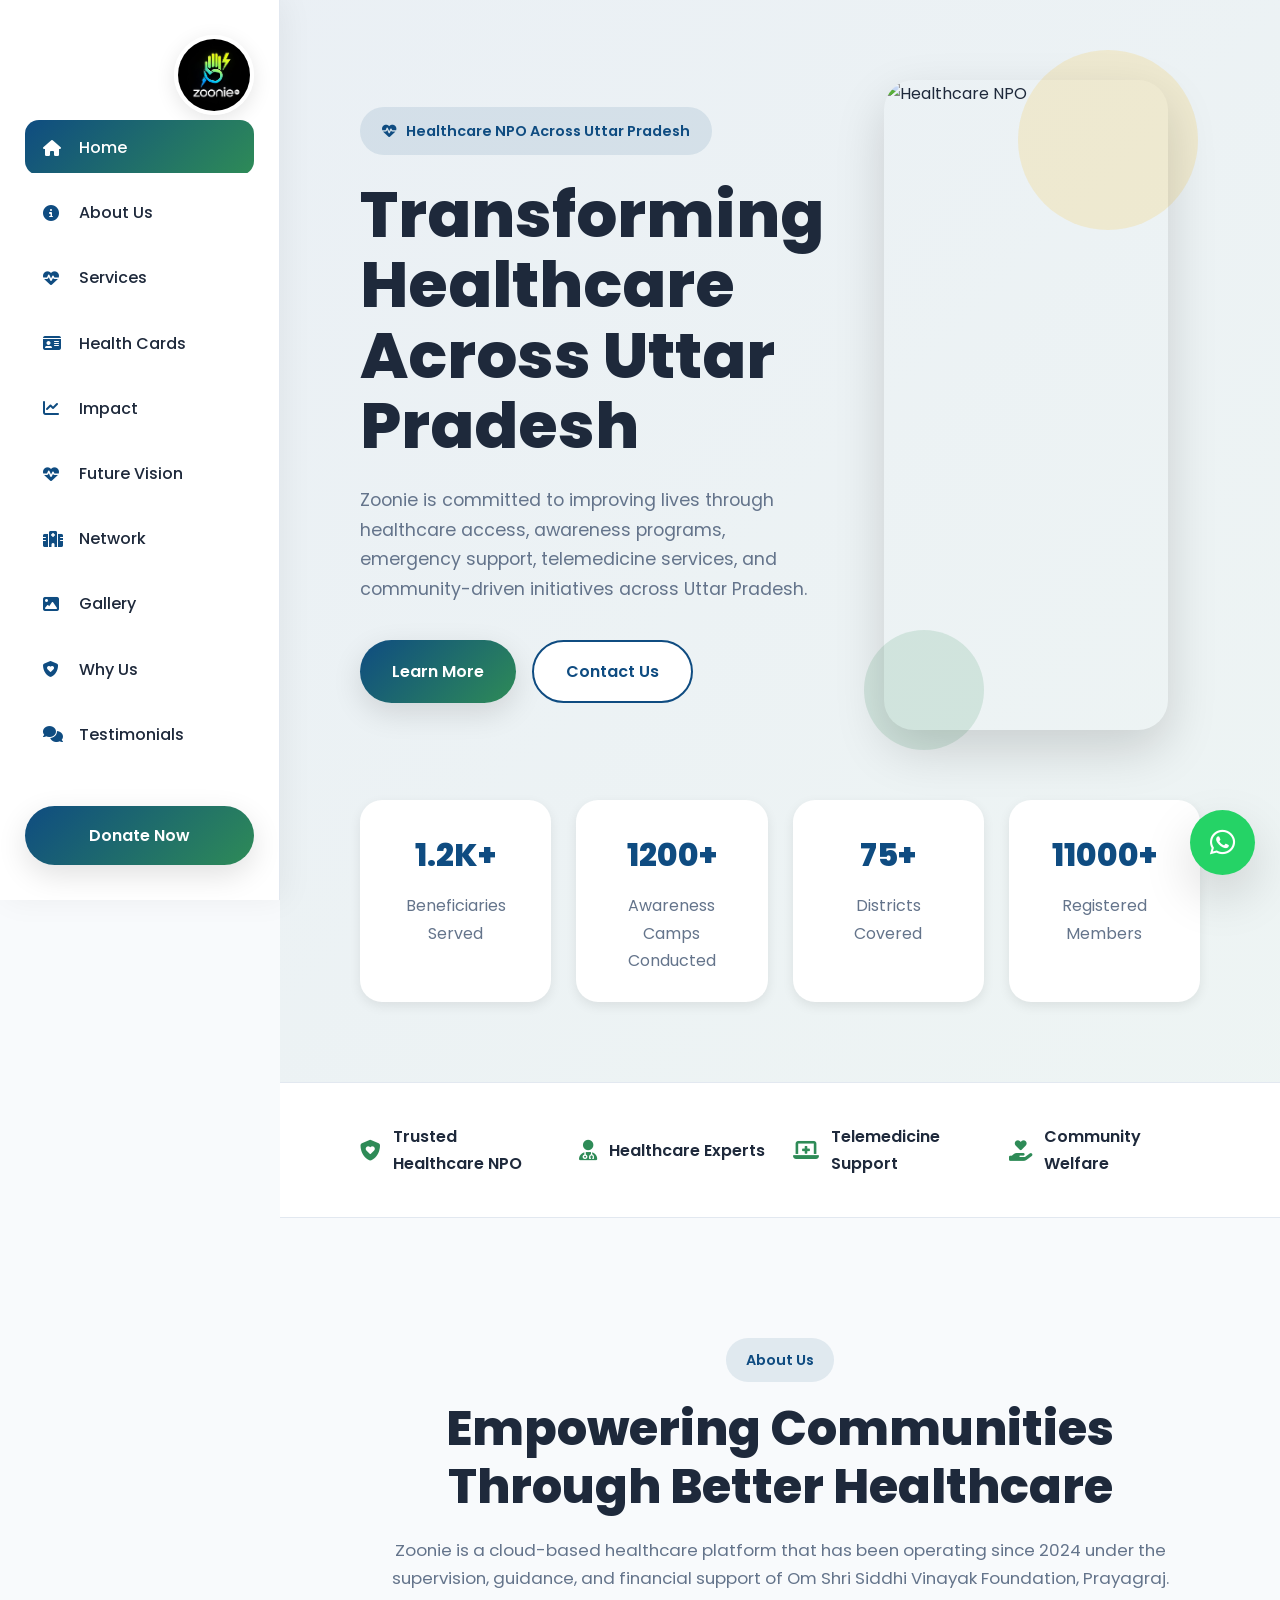
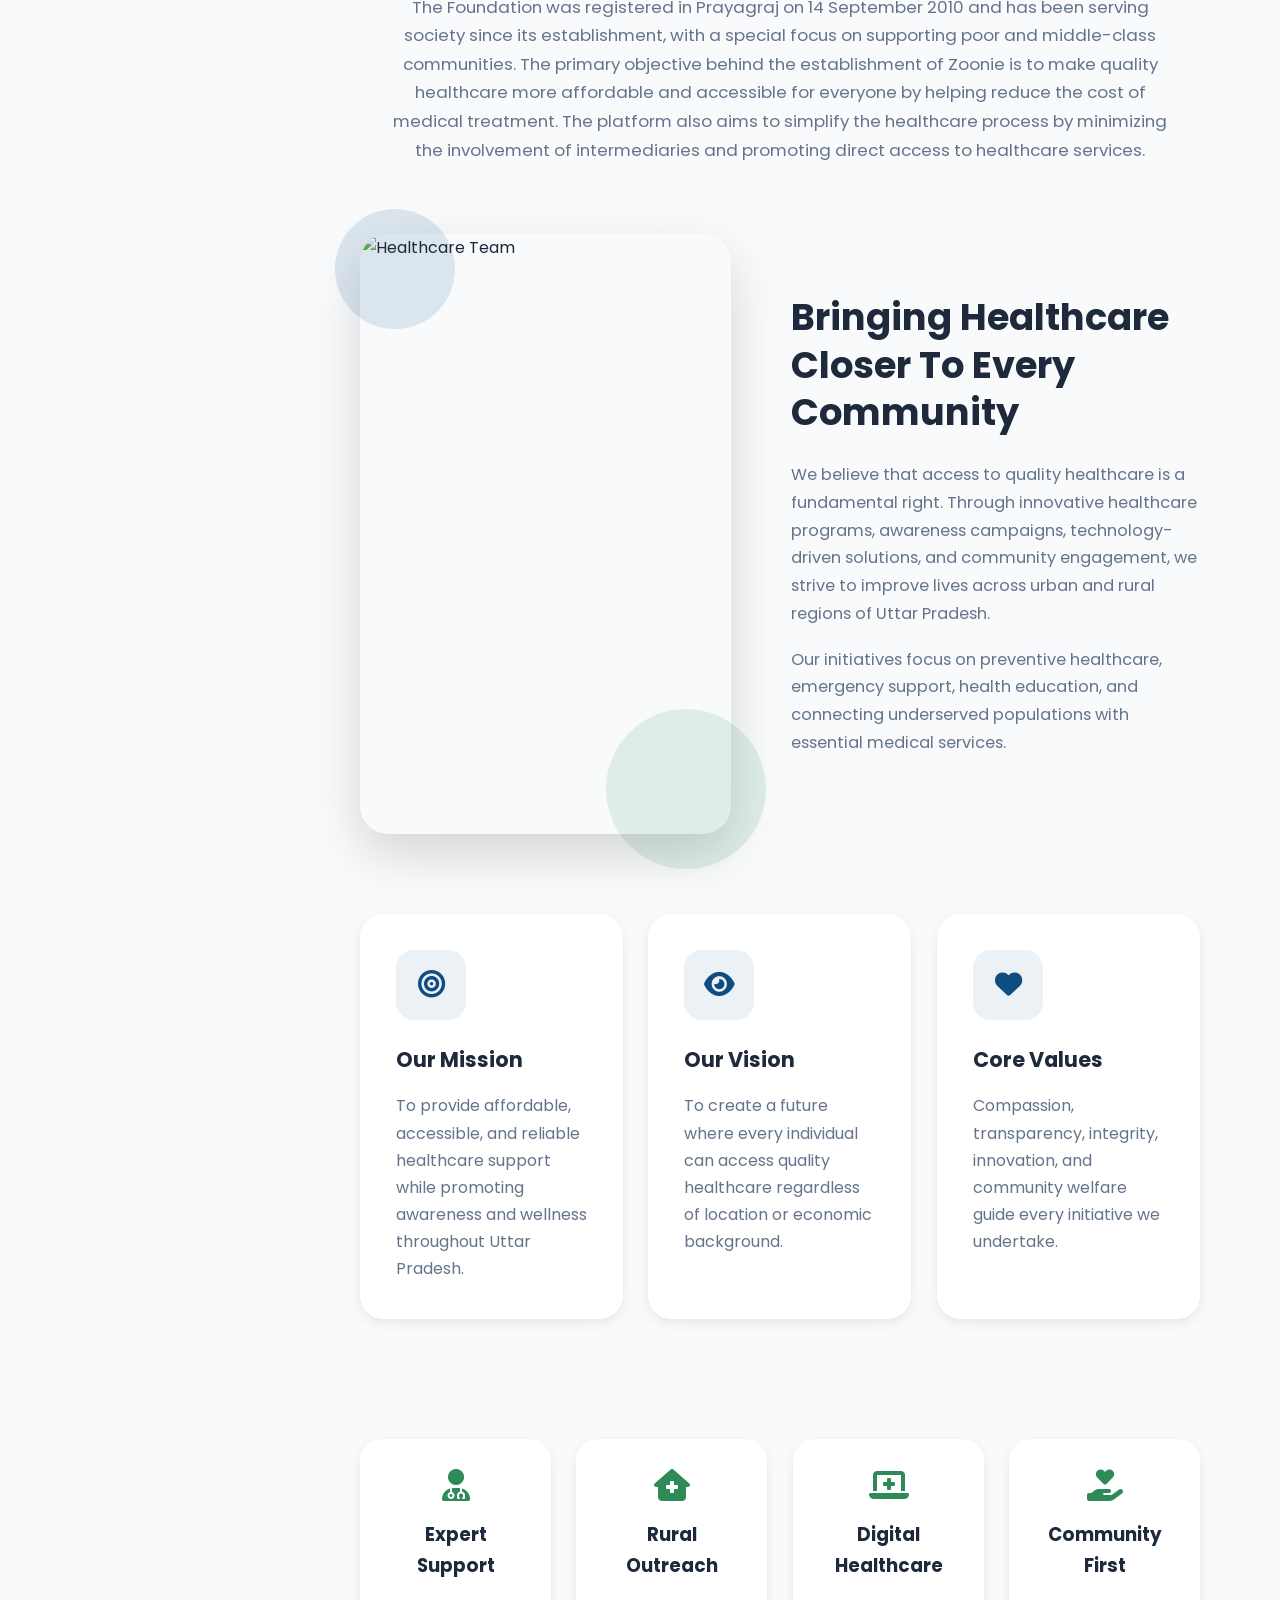
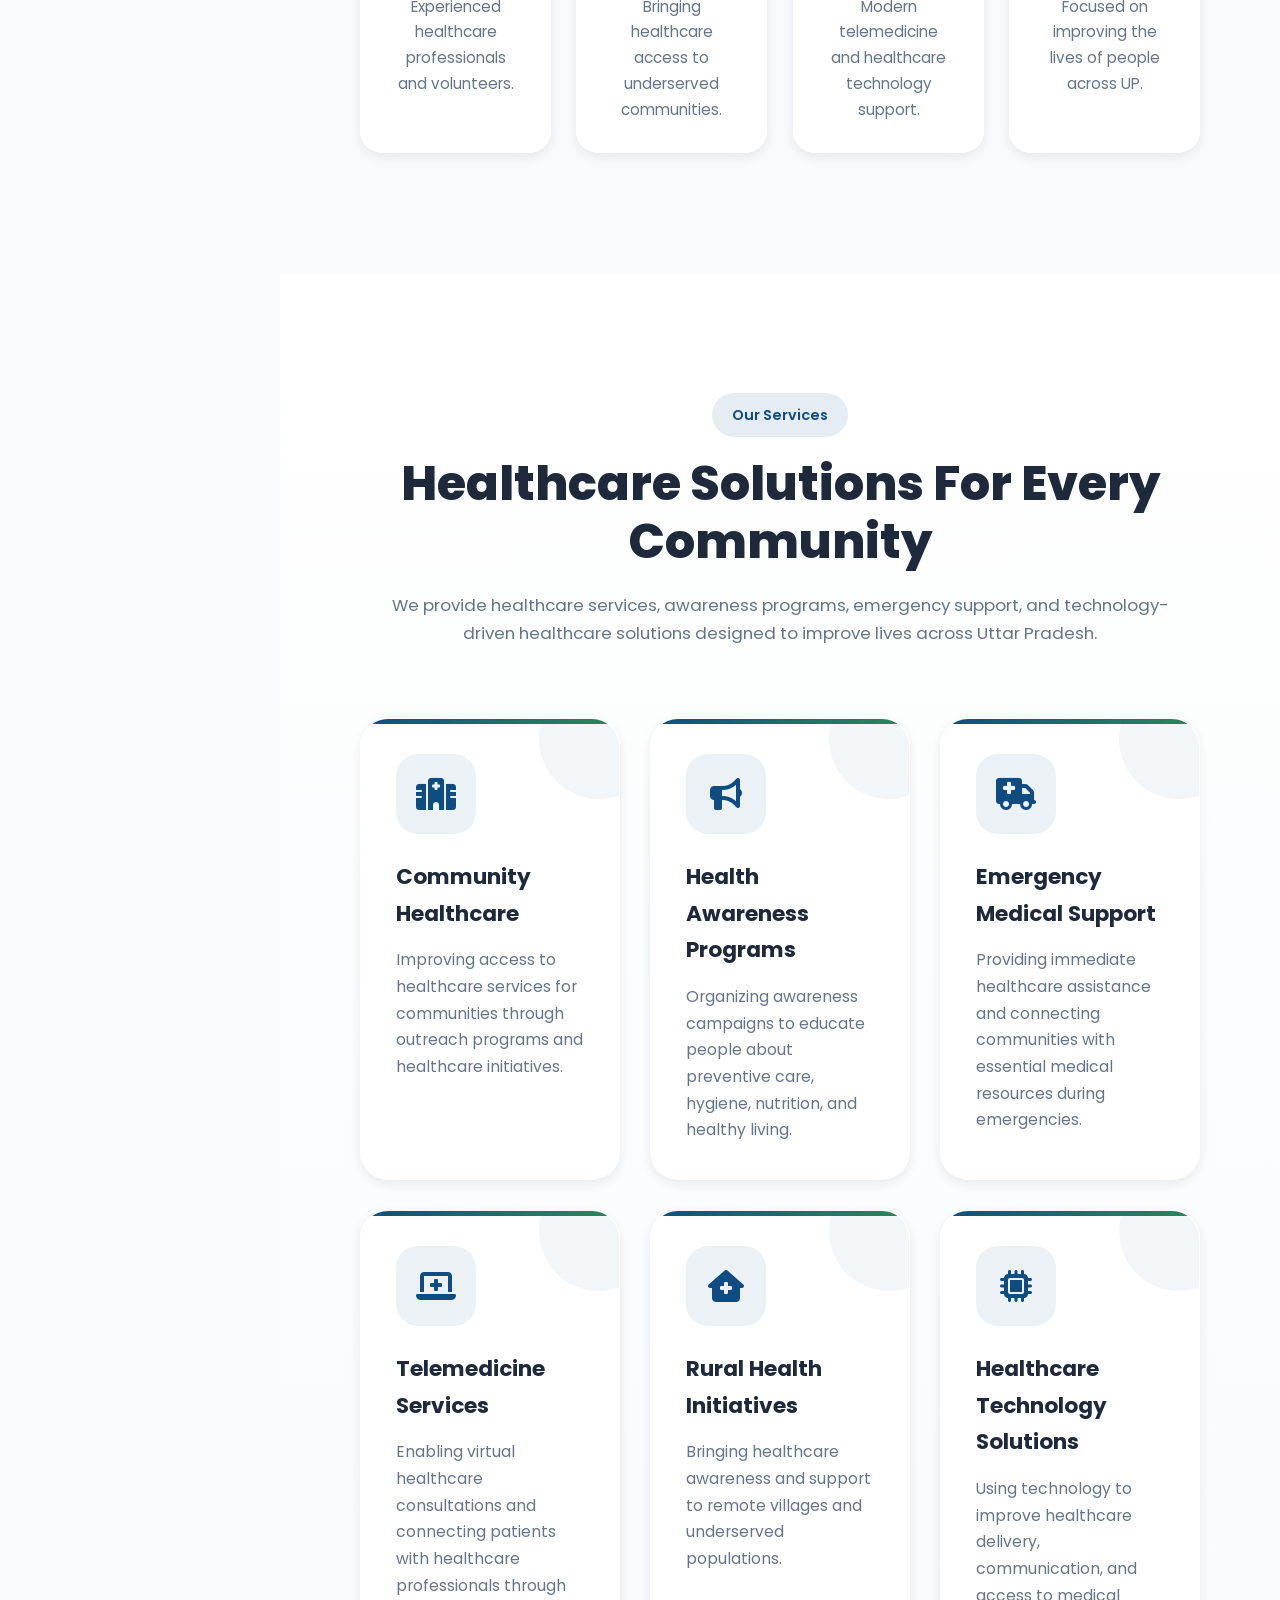
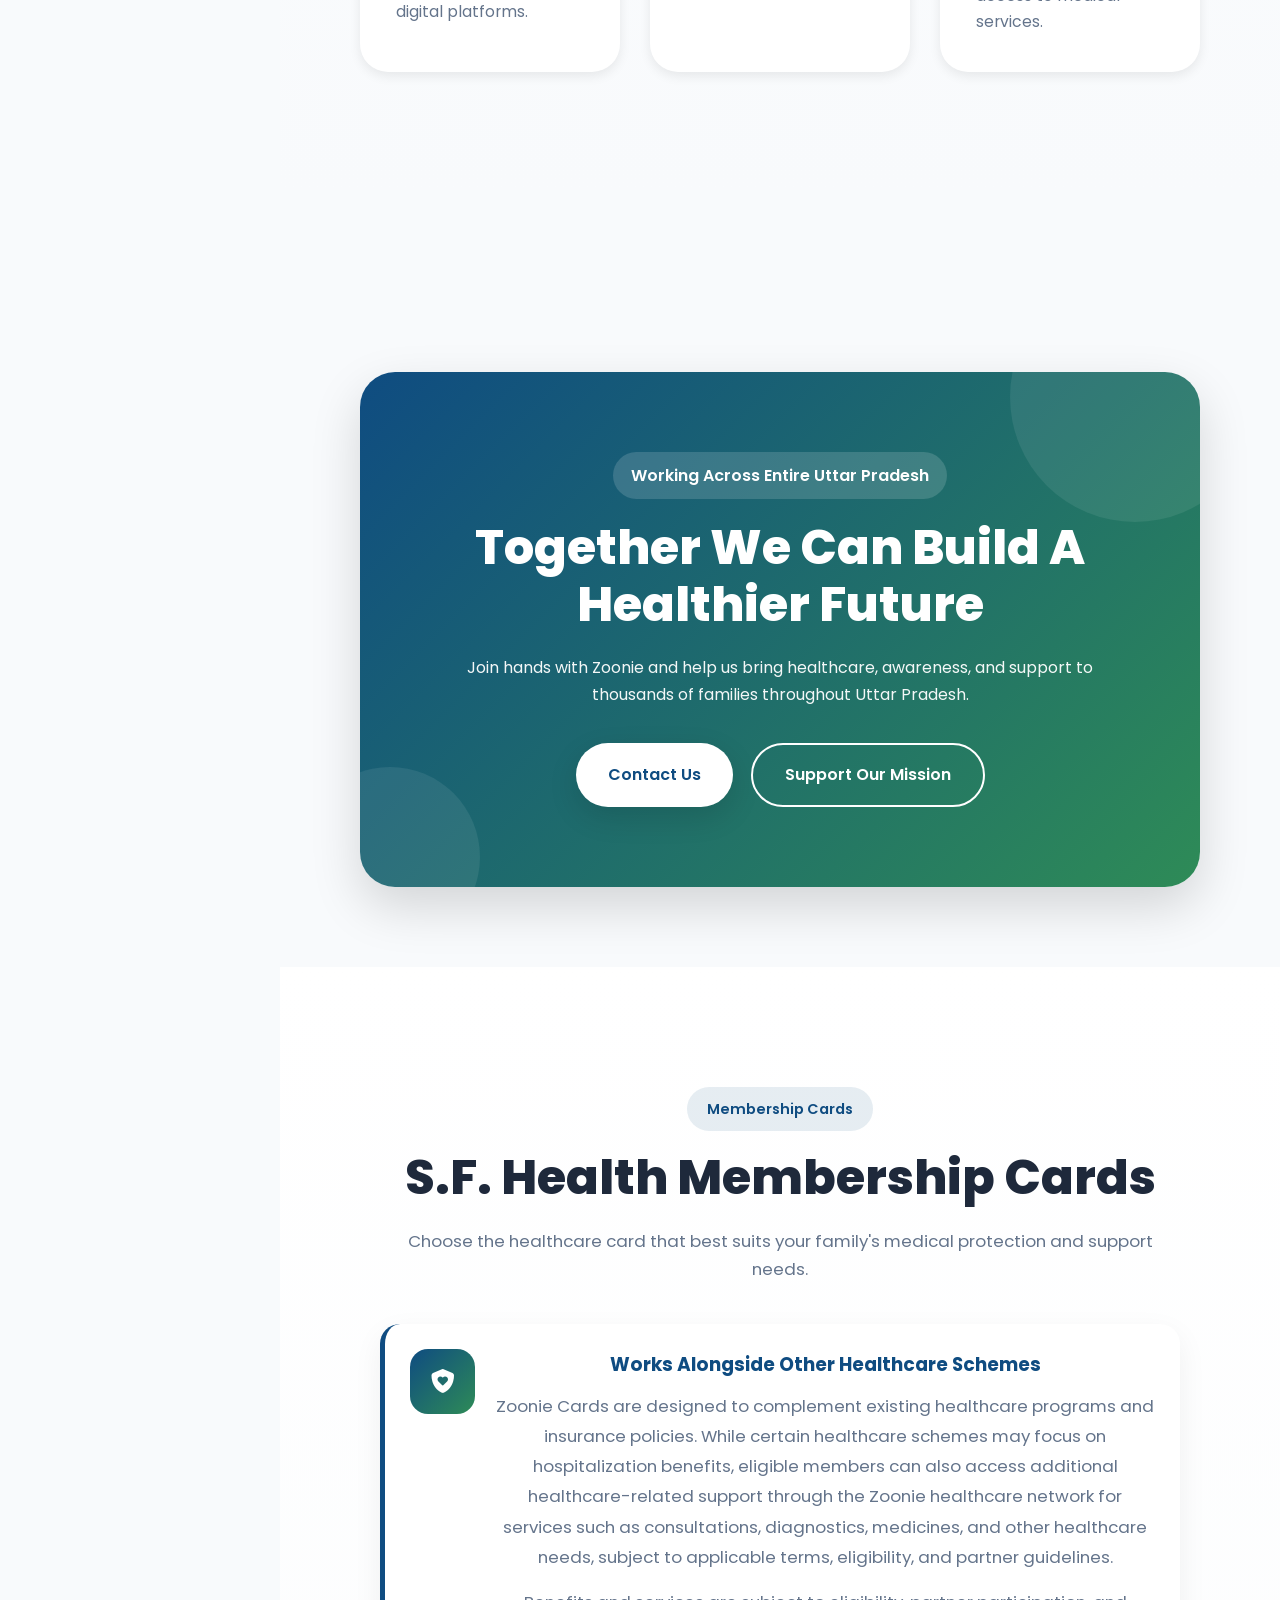
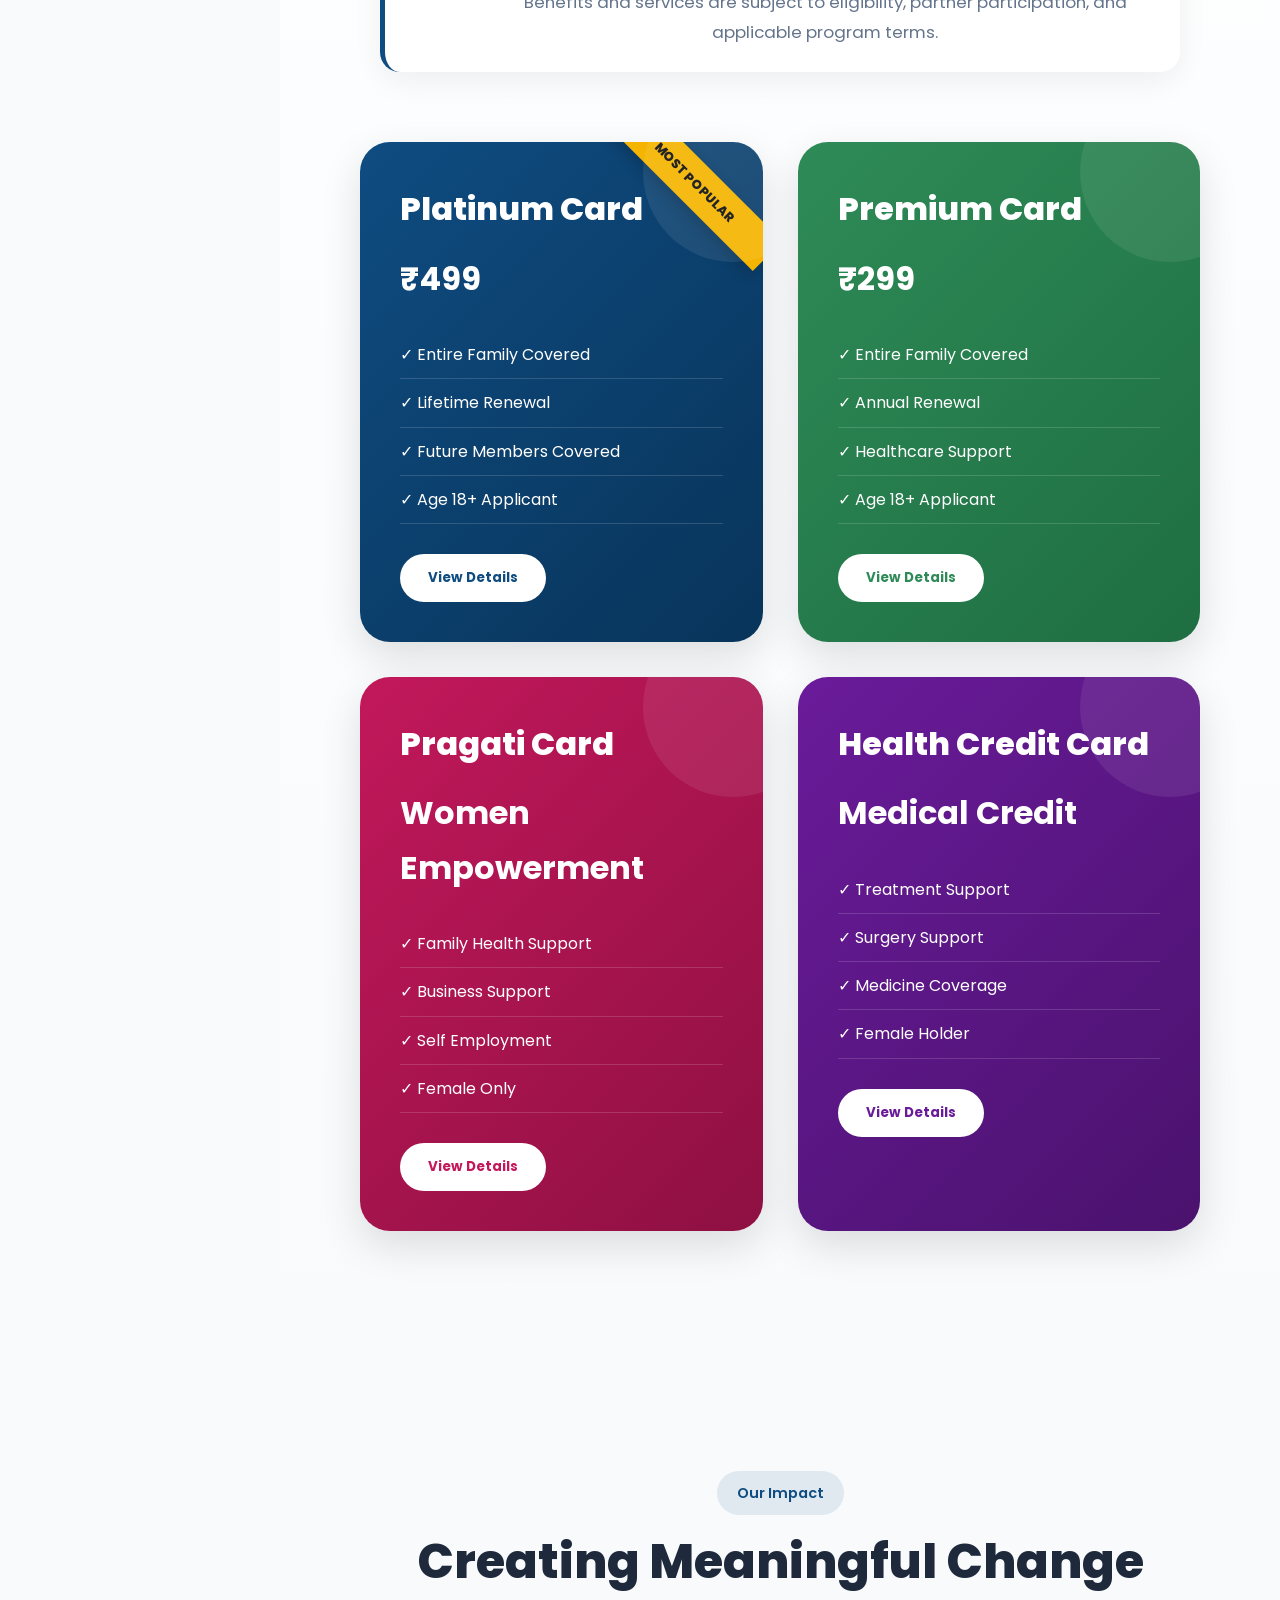
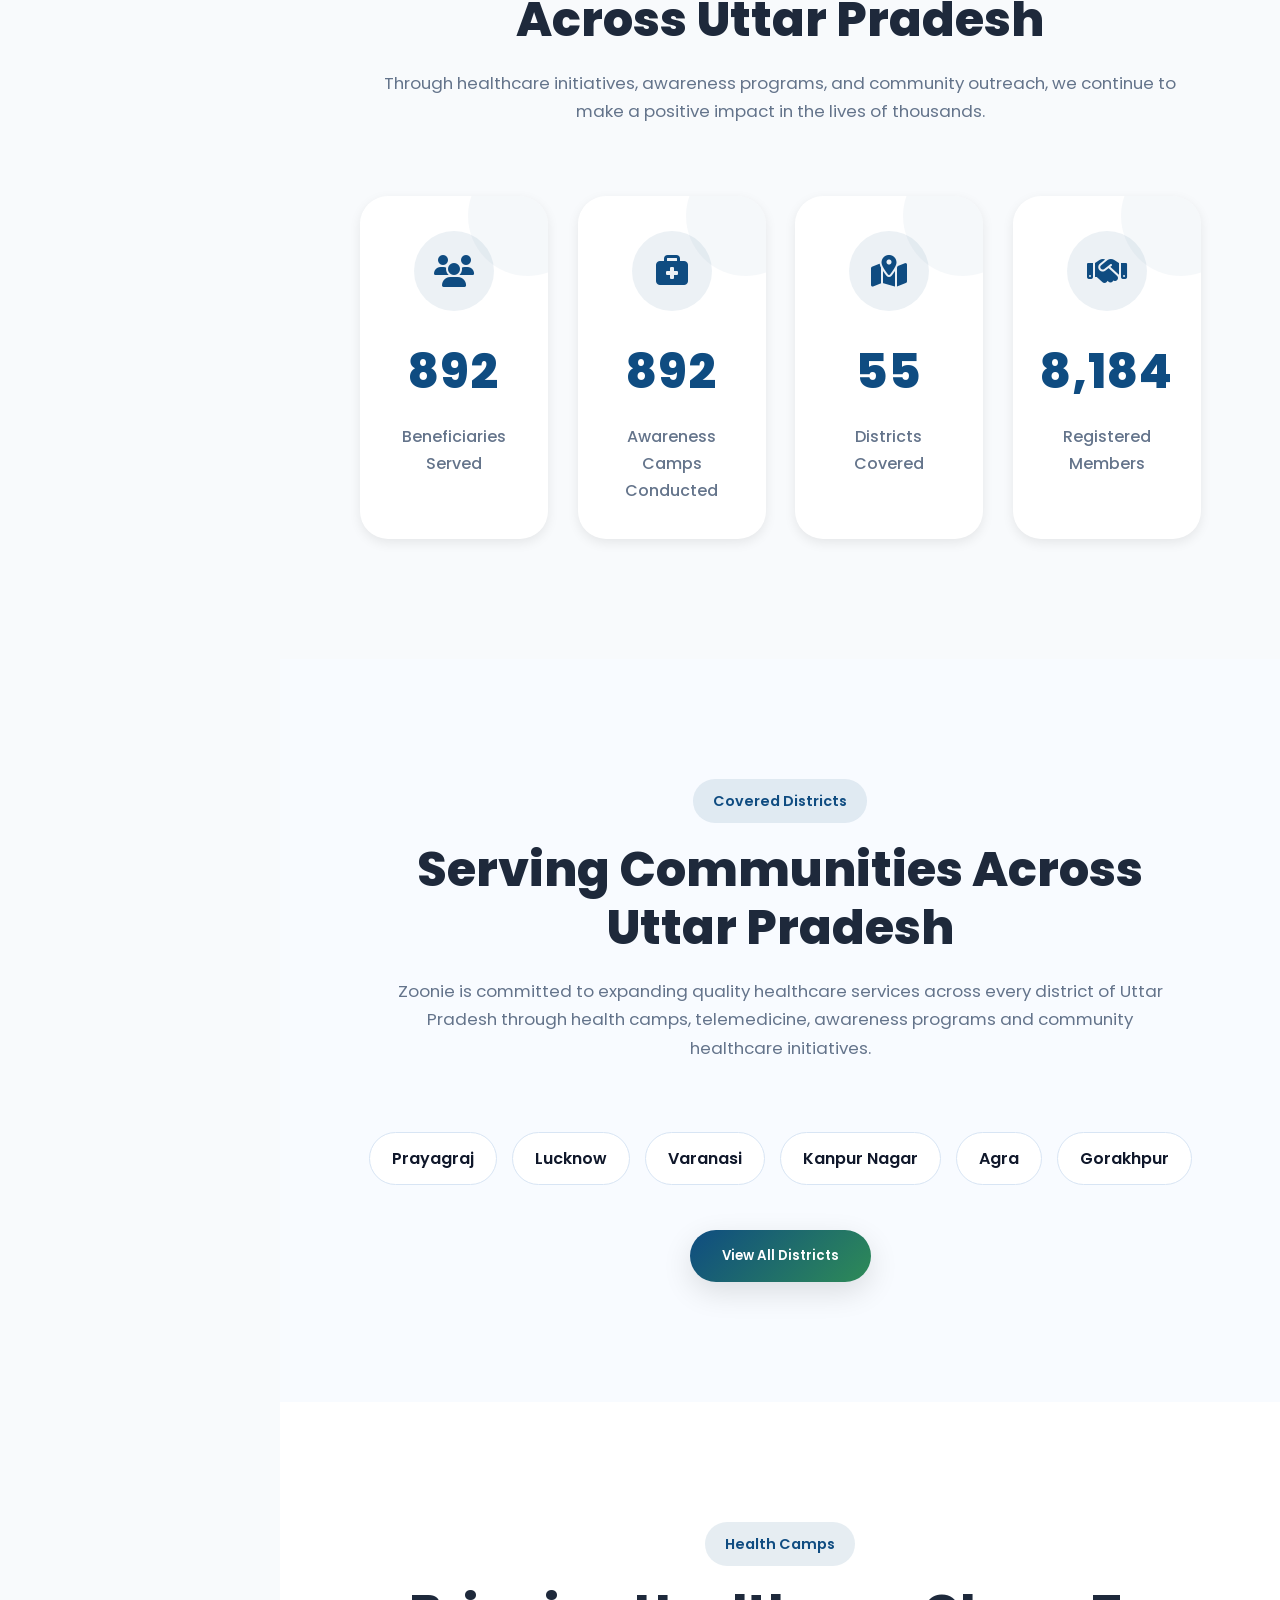
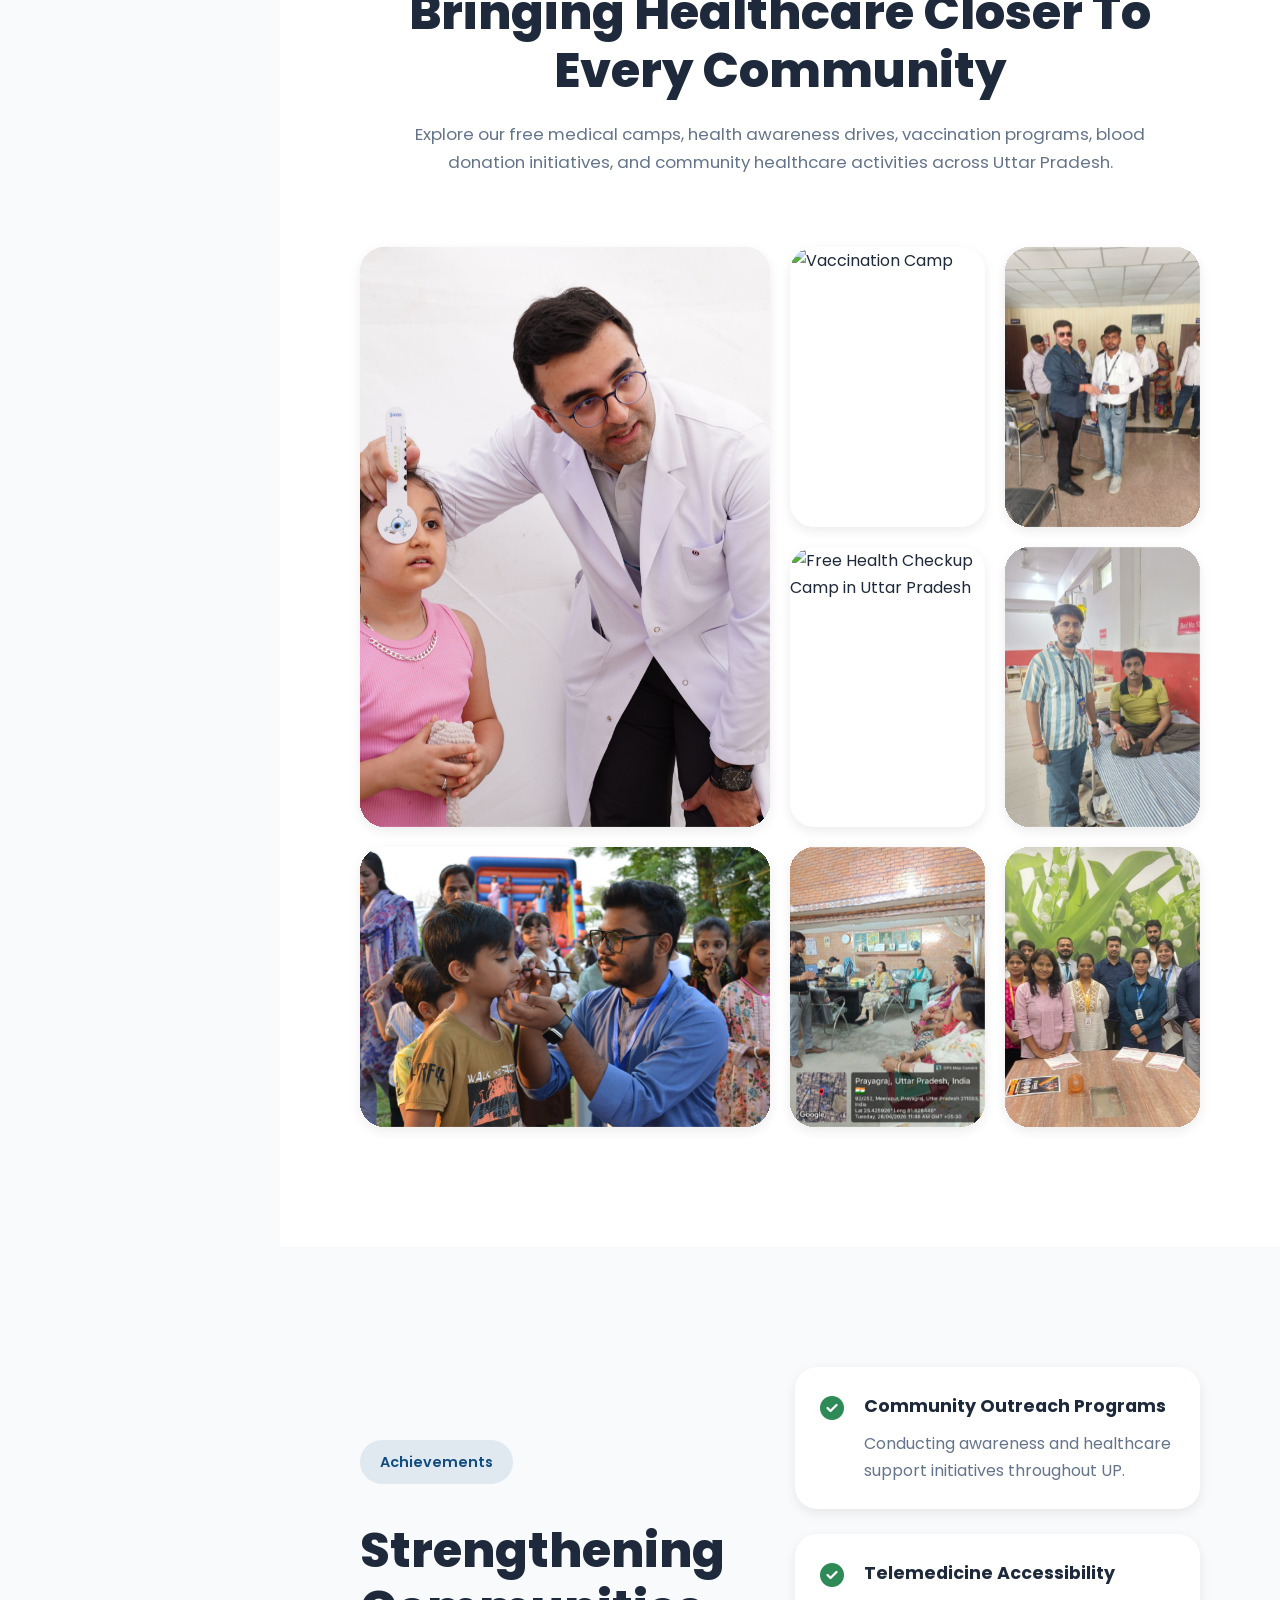
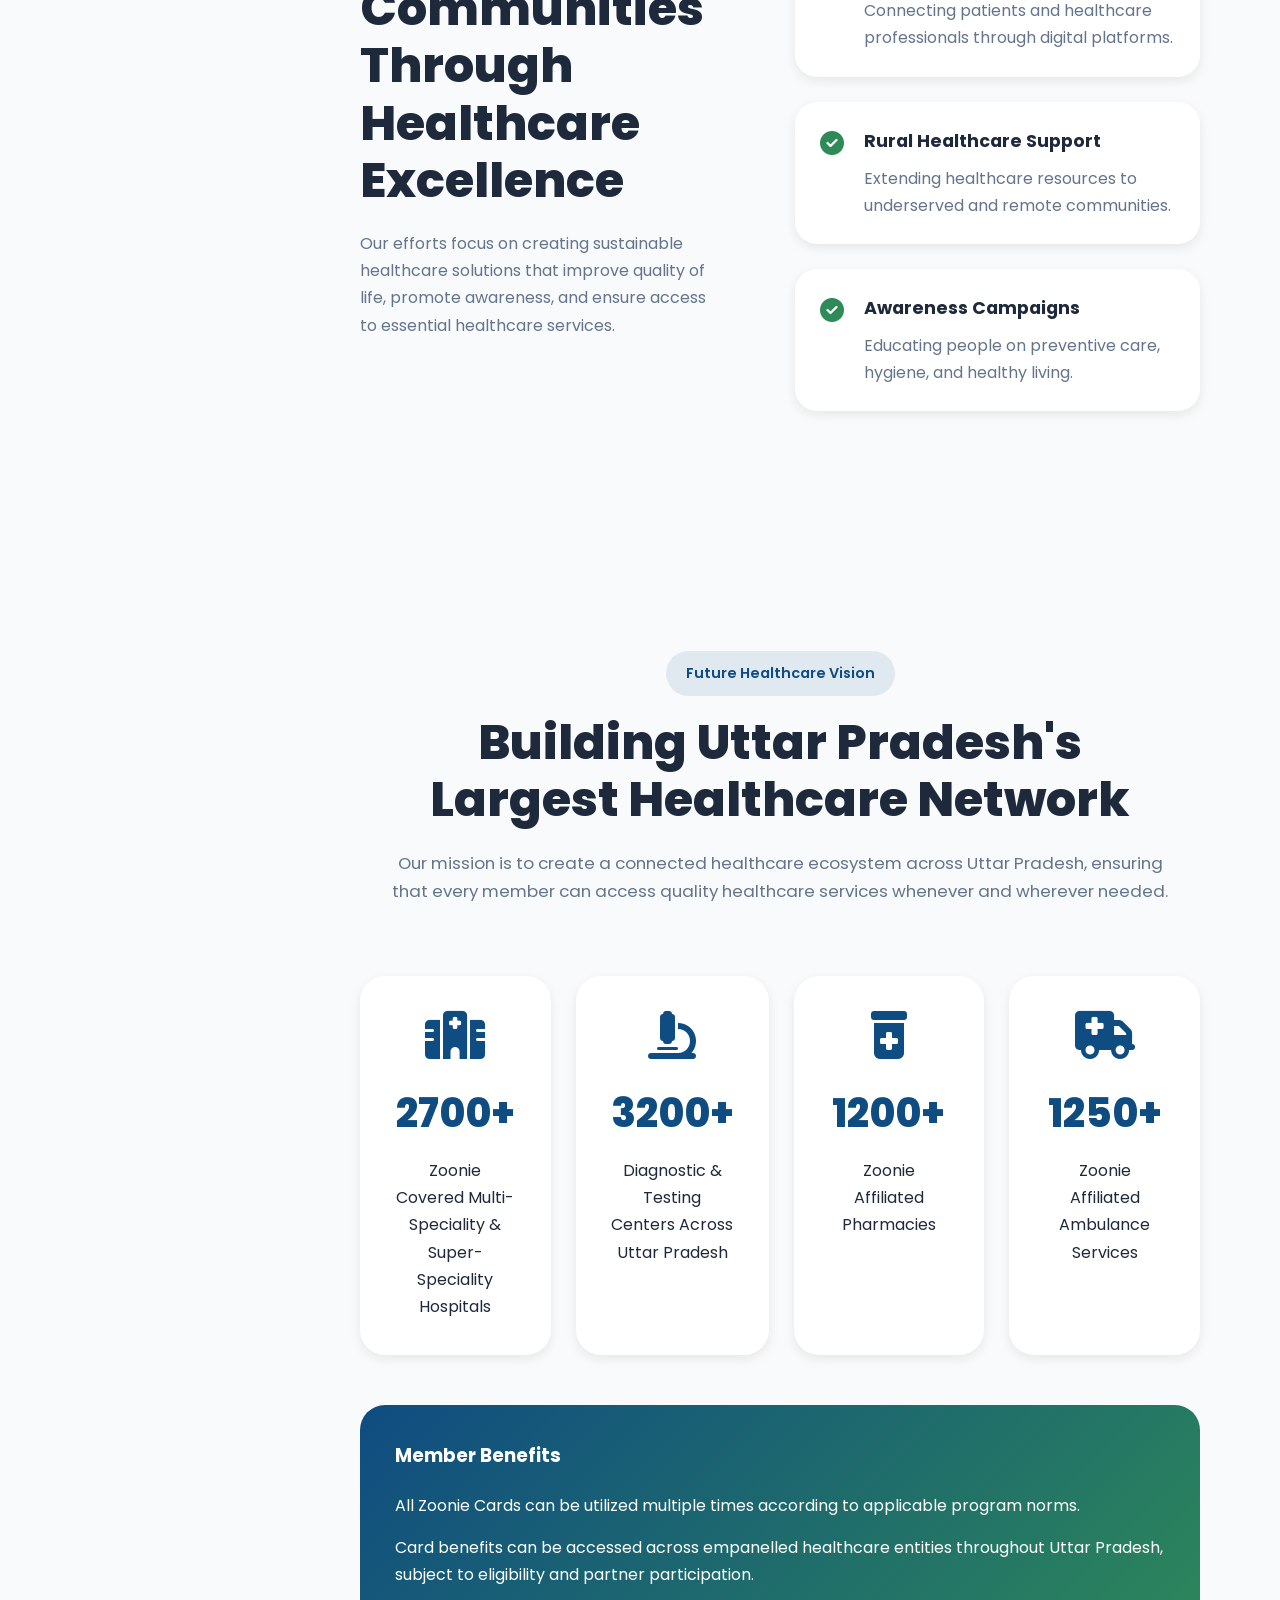
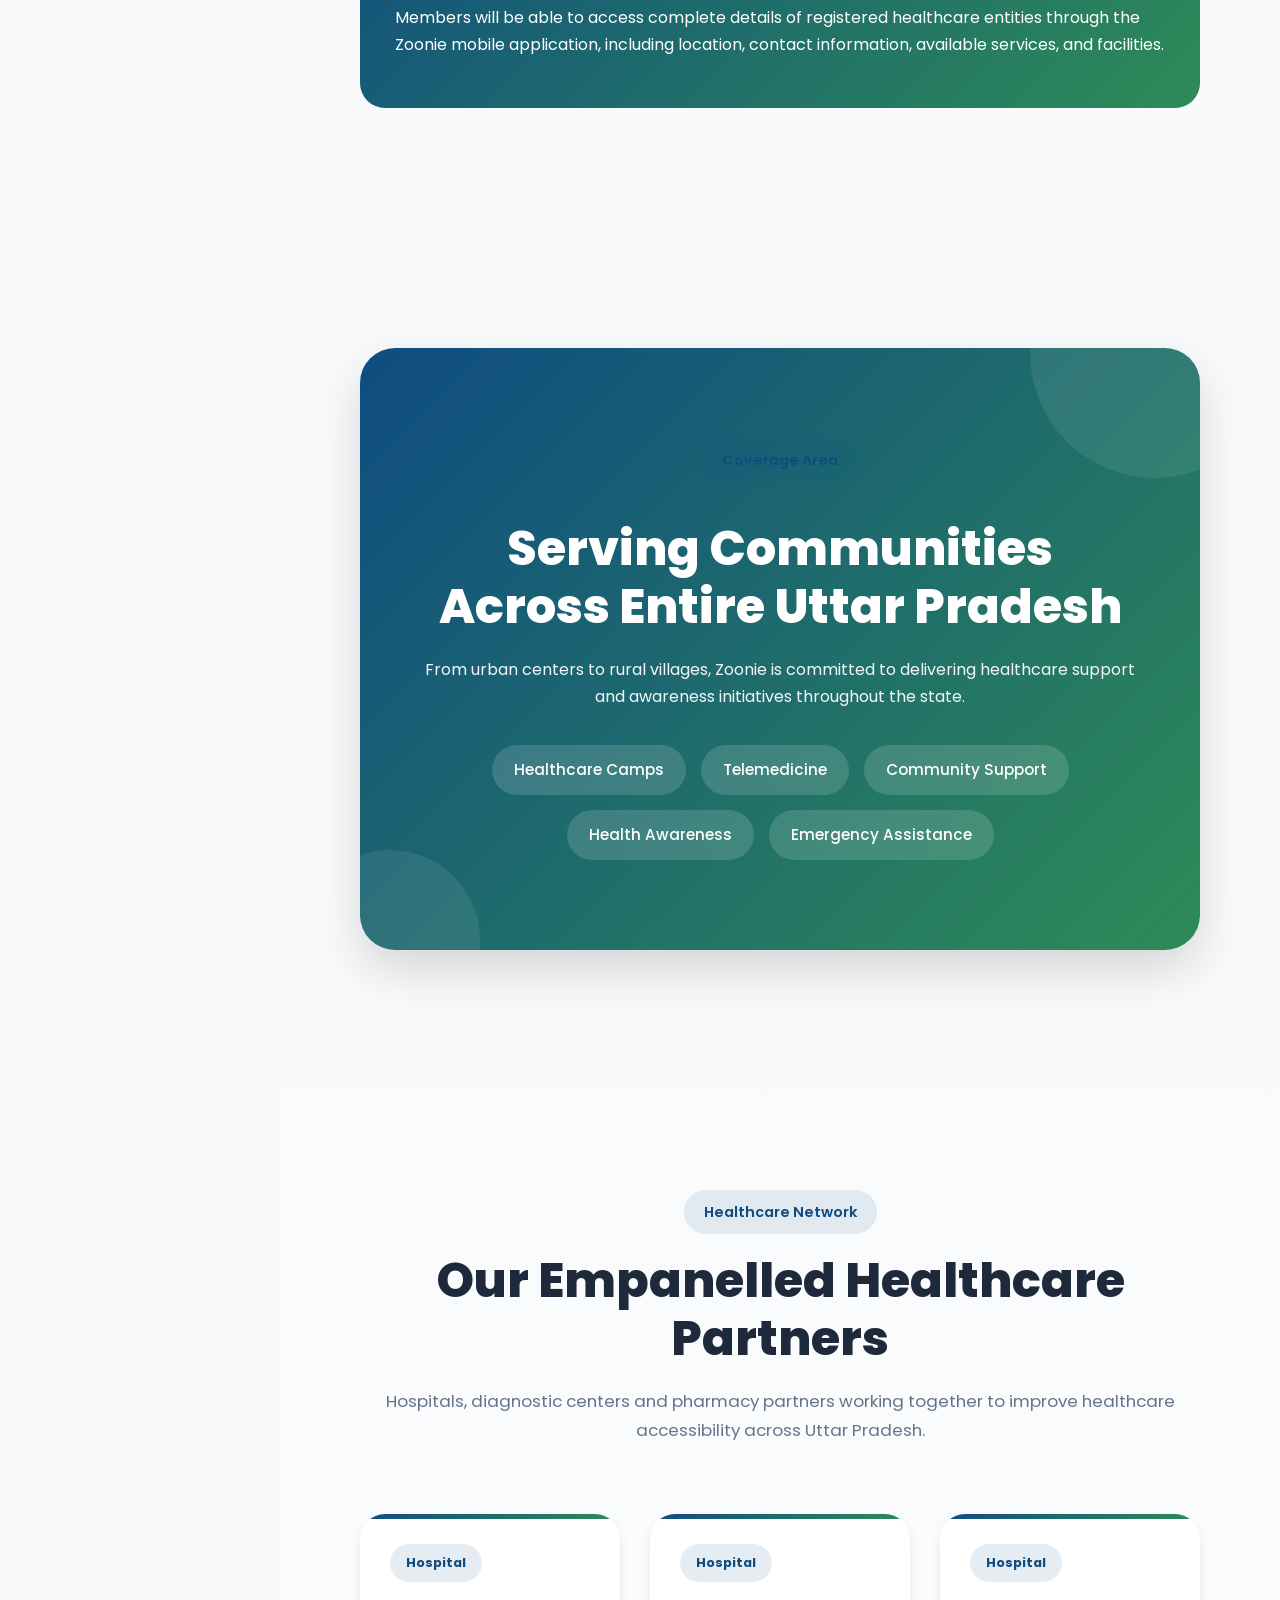
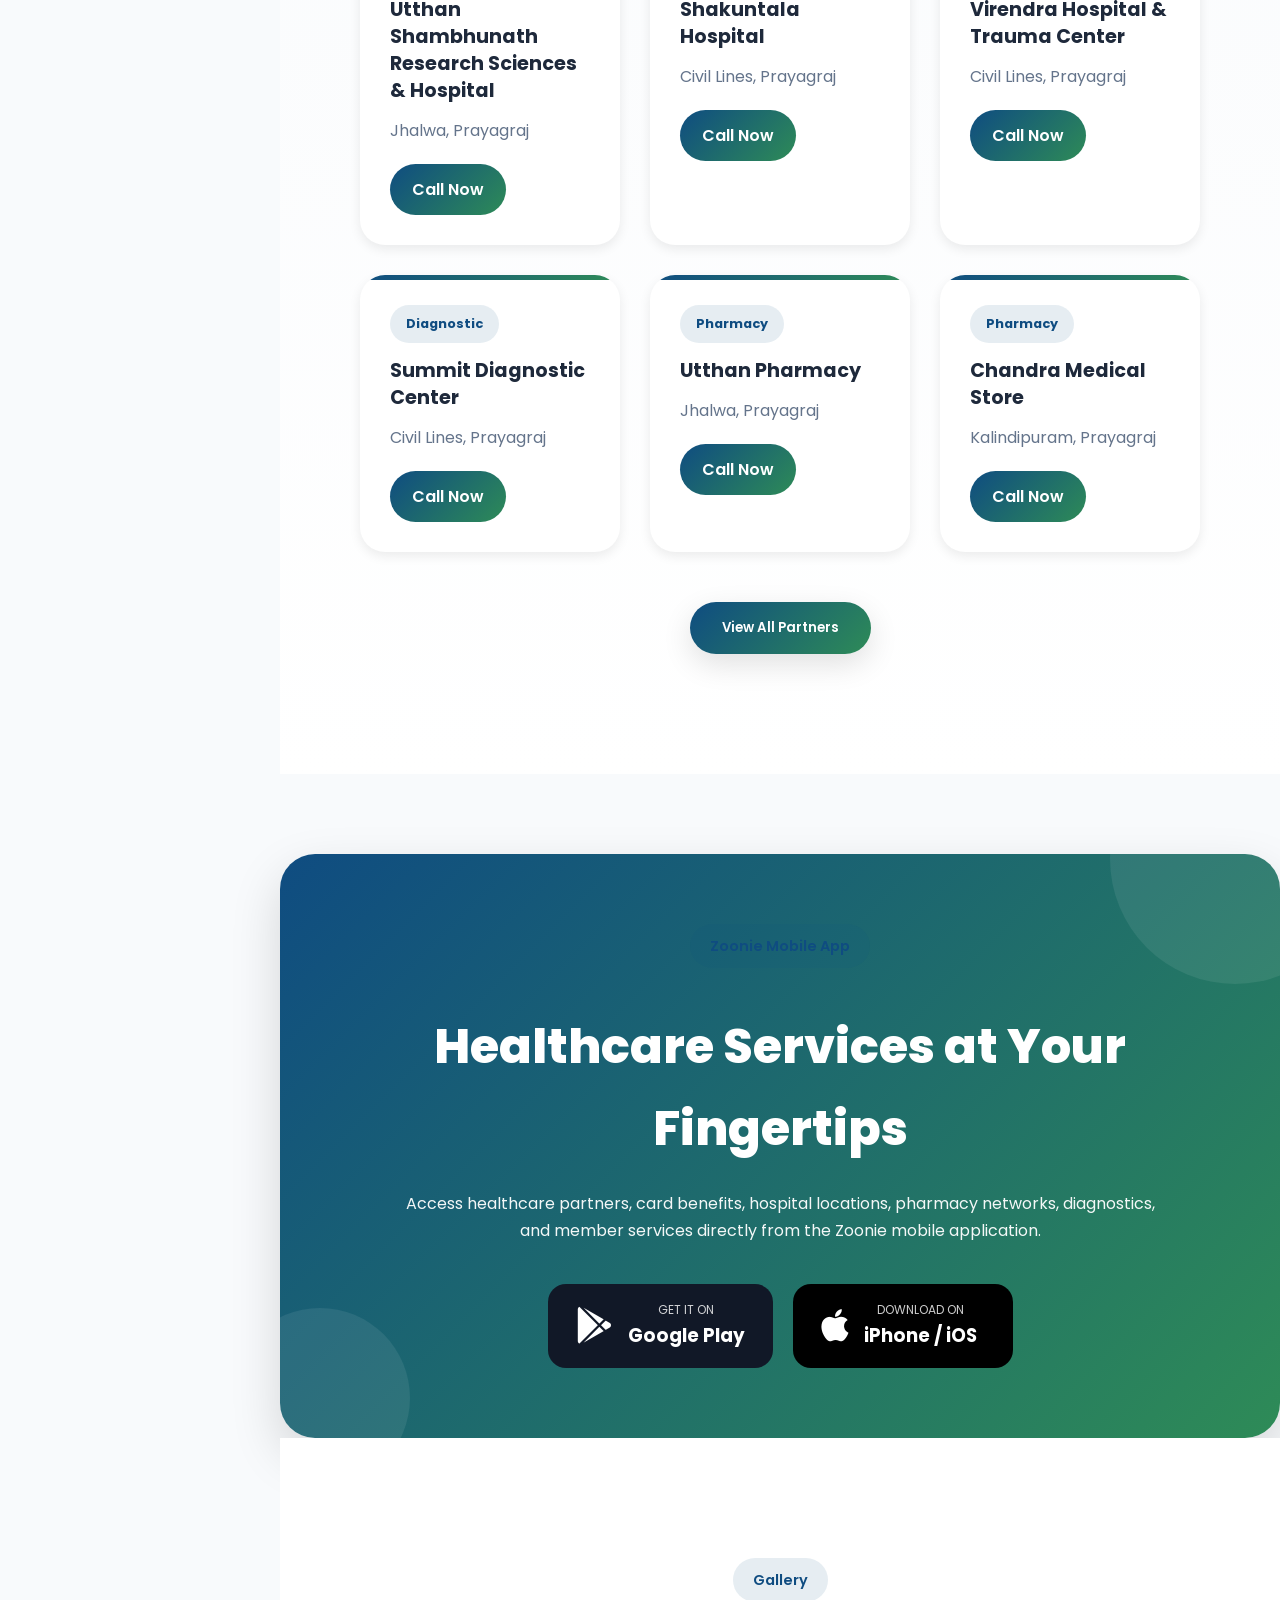
==== index.html @ 35e43a55 "right" ====
<!DOCTYPE html>
<html lang="en">

<head>

     <meta charset="UTF-8" />
  <meta name="viewport" content="width=device-width, initial-scale=1.0" />

  <title>Zoonie Healthcare NPO in Uttar Pradesh | Health Camps, Telemedicine & Rural Care</title>

  <meta
    name="description"
   content="Zoonie Healthcare NPO provides health camps, telemedicine, rural healthcare, emergency support, and community wellness across Uttar Pradesh." />

  <meta name="robots" content="index, follow, max-image-preview:large, max-snippet:-1, max-video-preview:-1" />
  <link rel="canonical" href="https://zoonieyourdomain.com/" />

  <meta property="og:type" content="website" />
  <meta property="og:title" content="Zoonie Healthcare NPO | Health Camps & Telemedicine" />
  <meta
    property="og:description"
    content="Healthcare NPO delivering health camps, telemedicine, rural outreach, and community support across Uttar Pradesh."
  />
  <meta property="og:url" content="https://yourdomain.com/" />
  <meta property="og:image" content="https://yourdomain.com/assets/zoonielogo.jpeg" />

  <meta name="twitter:card" content="summary_large_image" />
  <meta name="twitter:title" content="Zoonie Healthcare NPO" />
  <meta
    name="twitter:description"
    content="Health camps, telemedicine, rural healthcare, and community support across Uttar Pradesh."
  />
  <meta name="twitter:image" content="https://yourdomain.com/assets/zoonielogo.jpeg" />

  <link rel="icon" href="assets/zoonielogo.jpeg" />

  <link rel="preconnect" href="https://fonts.googleapis.com" />
  <link rel="preconnect" href="https://fonts.gstatic.com" crossorigin />
  <link
    href="https://fonts.googleapis.com/css2?family=Poppins:wght@300;400;500;600;700;800&display=swap"
    rel="stylesheet"
  />

  <link
    rel="stylesheet"
    href="https://cdnjs.cloudflare.com/ajax/libs/font-awesome/6.6.0/css/all.min.css"
  />

  <link rel="stylesheet" href="style.css" />
<!-- Your JavaScript -->


<!-- Organization Schema -->
<script type="application/ld+json">
{
  "@context": "https://schema.org",
  "@type": "NonprofitOrganization",
  "name": "Zoonie",
  "url": "https://zooniehealthcare.org/",
  "logo": "https://zooniehealthcare.org/assets/zoonielogo.jpeg",
  "description": "Healthcare NPO focused on health camps, telemedicine, rural healthcare, and community support across Uttar Pradesh.",
  "sameAs": [
    "https://www.facebook.com/zoonieofficial",
    "https://www.instagram.com/zooniehealthcare"
  ],
  "contactPoint": [
    {
      "@type": "ContactPoint",
      "telephone": "+91-8001454303",
      "contactType": "customer support",
      "areaServed": "IN",
      "availableLanguage": ["en", "hi"]
    }
  ]
}
</script>
</head>

<body>

    <!-- =========================
         LOADER
    ========================= -->

   <div id="loader">
  <div class="loader-content">

    <div class="loader-logo">
      <div class="loader-circle"></div>
      <img src="assets/zoonielogo.jpeg" alt="Zoonie Healthcare Logo" fetchpriority="high" />
    </div>

    <h2>Zoonie</h2>

  </div>
</div>
    <!-- =========================
         MOBILE MENU BUTTON
    ========================= -->

    <button id="menuBtn">

        <i class="fas fa-bars"></i>

    </button>

    <!-- =========================
         SIDEBAR
    ========================= -->

    <aside class="sidebar" id="sidebar">

        <div class="sidebar-top">

            <div class="logo">

                <!-- Future Logo -->

                <!-- <img src="assets/logo.png" alt="Zoonie Logo"> -->
<img src="assets/zoonielogo.jpeg" alt="Zoonie Healthcare">
                <!-- <h2>Zoonie</h2> -->

                

            </div>

        </div>

        <nav class="sidebar-nav">

            <ul>

                <li>
                    <a href="#home">
                        <i class="fas fa-house"></i>
                        Home
                    </a>
                </li>

                <li>
                    <a href="#about">
                        <i class="fas fa-circle-info"></i>
                        About Us
                    </a>
                </li>

                <li>
                    <a href="#services">
                        <i class="fas fa-heart-pulse"></i>
                        Services
                    </a>
                </li>
<li>
    <a href="#health-cards">
        <i class="fa-solid fa-id-card"></i>
        <span>Health Cards</span>
    </a>
</li>


                <li>
                    <a href="#impact">
                        <i class="fas fa-chart-line"></i>
                        Impact
                    </a>
                </li>
                <li>
    <a href="#future-vision">
        <i class="fa-solid fa-heart-pulse"></i>
        <span>Future Vision</span>
    </a>
</li>
<li>
    <a href="#network">
        <i class="fa-solid fa-hospital"></i>
        <span>Network</span>
    </a>
</li>
                <li>
                    <a href="#gallery">
                        <i class="fas fa-image"></i>
                        Gallery
                    </a>
                </li>

                <li>
                    <a href="#why-us">
                        <i class="fas fa-shield-heart"></i>
                        Why Us
                    </a>
                </li>

                <li>
                    <a href="#testimonials">
                        <i class="fas fa-comments"></i>
                        Testimonials
                    </a>
                </li>

                <li>
                    <a href="#contact">
                        <i class="fas fa-phone"></i>
                        Contact
                    </a>
                </li>

            </ul>

        </nav>

        <div class="sidebar-bottom">

            <a href="#donate" class="donate-btn">

                Donate Now

            </a>

        </div>

    </aside>

    <!-- =========================
         MAIN CONTENT START
    ========================= -->

    <main class="main-content">

      <!-- ==================================
     HERO SECTION
================================== -->

<section id="home" class="hero">

    <div class="hero-overlay"></div>

    <div class="hero-container">

        <div class="hero-content">

            <span class="hero-badge">

                <i class="fas fa-heart-pulse"></i>

                Healthcare NPO Across Uttar Pradesh

            </span>

            <h1>

                Transforming Healthcare
                Across Uttar Pradesh

            </h1>

            <p>

                Zoonie is committed to improving lives through
                healthcare access, awareness programs, emergency
                support, telemedicine services, and community-driven
                initiatives across Uttar Pradesh.

            </p>

            <div class="hero-buttons">

                <a href="#about" class="btn primary-btn">

                    Learn More

                </a>

                <a href="#contact" class="btn secondary-btn">

                    Contact Us

                </a>

            </div>

        </div>

        <!-- Hero Image Side -->

        <div class="hero-image">

            <img
                src="https://images.unsplash.com/photo-1584515933487-779824d29309?auto=format&fit=crop&w=900&q=80"
                alt="Healthcare NPO">

        </div>

    </div>

    <!-- Hero Statistics -->

    <div class="hero-stats">

        <div class="stat-card">

            <h3>1.2K+</h3>

            <p>Beneficiaries Served</p>

        </div>

        <div class="stat-card">

            <h3>1200+</h3>

            <p>Awareness Camps Conducted</p>

        </div>

        <div class="stat-card">

            <h3>75+</h3>

            <p>Districts Covered</p>

        </div>

        <div class="stat-card">

            <h3>11000+</h3>

            <p>Registered Members</p>

        </div>

    </div>

</section>

<!-- ==================================
     TRUST STRIP
================================== -->

<section class="trust-strip">

    <div class="trust-item">

        <i class="fas fa-shield-heart"></i>

        <span>Trusted Healthcare NPO</span>

    </div>

    <div class="trust-item">

        <i class="fas fa-user-doctor"></i>

        <span>Healthcare Experts</span>

    </div>

    <div class="trust-item">

        <i class="fas fa-laptop-medical"></i>

        <span>Telemedicine Support</span>

    </div>

    <div class="trust-item">

        <i class="fas fa-hand-holding-heart"></i>

        <span>Community Welfare</span>

    </div>

</section>
<!-- ==================================
     ABOUT SECTION
================================== -->

<section id="about" class="about section">

    <div class="section-header">

        <span class="section-tag">
            About Us
        </span>

        <h2>
            Empowering Communities Through Better Healthcare
        </h2>

        <p>
          Zoonie is a cloud-based healthcare platform that has been operating since 2024 under the supervision, guidance, and financial support of Om Shri Siddhi Vinayak Foundation, Prayagraj. The Foundation was registered in Prayagraj on 14 September 2010 and has been serving society since its establishment, with a special focus on supporting poor and middle-class communities.

The primary objective behind the establishment of Zoonie is to make quality healthcare more affordable and accessible for everyone by helping reduce the cost of medical treatment. The platform also aims to simplify the healthcare process by minimizing the involvement of intermediaries and promoting direct access to healthcare services.
        </p>

    </div>

    <div class="about-container">

        <!-- About Image -->

        <div class="about-image">

            <img
                src="https://thumbnails.production.thenounproject.com/0RUJte_pTIJSHpq7FoJkB7kMHKA=/fit-in/1000x1000/photos.production.thenounproject.com/photos/76795c12-4614-4b2c-90dc-eddd3e97e0f7.JPG"
                alt="Healthcare Team">

        </div>

        <!-- About Content -->

        <div class="about-content">

            <h3>
                Bringing Healthcare Closer To Every Community
            </h3>

            <p>
                We believe that access to quality healthcare is a
                fundamental right. Through innovative healthcare
                programs, awareness campaigns, technology-driven
                solutions, and community engagement, we strive to
                improve lives across urban and rural regions of
                Uttar Pradesh.
            </p>

            <p>
                Our initiatives focus on preventive healthcare,
                emergency support, health education, and connecting
                underserved populations with essential medical
                services.
            </p>

        </div>

    </div>

    <!-- Mission Vision Values -->

    <div class="mission-grid">

        <!-- Mission -->

        <div class="mission-card">

            <div class="mission-icon">

                <i class="fas fa-bullseye"></i>

            </div>

            <h3>
                Our Mission
            </h3>

            <p>
                To provide affordable, accessible, and reliable
                healthcare support while promoting awareness and
                wellness throughout Uttar Pradesh.
            </p>

        </div>

        <!-- Vision -->

        <div class="mission-card">

            <div class="mission-icon">

                <i class="fas fa-eye"></i>

            </div>

            <h3>
                Our Vision
            </h3>

            <p>
                To create a future where every individual can
                access quality healthcare regardless of location
                or economic background.
            </p>

        </div>

        <!-- Values -->

        <div class="mission-card">

            <div class="mission-icon">

                <i class="fas fa-heart"></i>

            </div>

            <h3>
                Core Values
            </h3>

            <p>
                Compassion, transparency, integrity, innovation,
                and community welfare guide every initiative we
                undertake.
            </p>

        </div>

    </div>

</section>

<!-- ==================================
     ABOUT HIGHLIGHTS
================================== -->

<section class="about-highlights">

    <div class="highlight-card">

        <i class="fas fa-user-doctor"></i>

        <h3>
            Expert Support
        </h3>

        <p>
            Experienced healthcare professionals and volunteers.
        </p>

    </div>

    <div class="highlight-card">

        <i class="fas fa-house-medical"></i>

        <h3>
            Rural Outreach
        </h3>

        <p>
            Bringing healthcare access to underserved communities.
        </p>

    </div>

    <div class="highlight-card">

        <i class="fas fa-laptop-medical"></i>

        <h3>
            Digital Healthcare
        </h3>

        <p>
            Modern telemedicine and healthcare technology support.
        </p>

    </div>

    <div class="highlight-card">

        <i class="fas fa-hand-holding-heart"></i>

        <h3>
            Community First
        </h3>

        <p>
            Focused on improving the lives of people across UP.
        </p>

    </div>

</section>
<!-- ==================================
     SERVICES SECTION
================================== -->

<section id="services" class="services section">

    <div class="section-header">

        <span class="section-tag">
            Our Services
        </span>

        <h2>
            Healthcare Solutions For Every Community
        </h2>

        <p>
            We provide healthcare services, awareness programs,
            emergency support, and technology-driven healthcare
            solutions designed to improve lives across Uttar Pradesh.
        </p>

    </div>

    <div class="services-grid">

        <!-- Service 1 -->

        <div class="service-card">

            <div class="service-icon">

                <i class="fas fa-hospital"></i>

            </div>

            <h3>
                Community Healthcare
            </h3>

            <p>
                Improving access to healthcare services for
                communities through outreach programs and
                healthcare initiatives.
            </p>

        </div>

        <!-- Service 2 -->

        <div class="service-card">

            <div class="service-icon">

                <i class="fas fa-bullhorn"></i>

            </div>

            <h3>
                Health Awareness Programs
            </h3>

            <p>
                Organizing awareness campaigns to educate people
                about preventive care, hygiene, nutrition,
                and healthy living.
            </p>

        </div>

        <!-- Service 3 -->

        <div class="service-card">

            <div class="service-icon">

                <i class="fas fa-truck-medical"></i>

            </div>

            <h3>
                Emergency Medical Support
            </h3>

            <p>
                Providing immediate healthcare assistance and
                connecting communities with essential medical
                resources during emergencies.
            </p>

        </div>

        <!-- Service 4 -->

        <div class="service-card">

            <div class="service-icon">

                <i class="fas fa-laptop-medical"></i>

            </div>

            <h3>
                Telemedicine Services
            </h3>

            <p>
                Enabling virtual healthcare consultations and
                connecting patients with healthcare professionals
                through digital platforms.
            </p>

        </div>

        <!-- Service 5 -->

        <div class="service-card">

            <div class="service-icon">

                <i class="fas fa-house-medical"></i>

            </div>

            <h3>
                Rural Health Initiatives
            </h3>

            <p>
                Bringing healthcare awareness and support to
                remote villages and underserved populations.
            </p>

        </div>

        <!-- Service 6 -->

        <div class="service-card">

            <div class="service-icon">

                <i class="fas fa-microchip"></i>

            </div>

            <h3>
                Healthcare Technology Solutions
            </h3>

            <p>
                Using technology to improve healthcare delivery,
                communication, and access to medical services.
            </p>

        </div>

    </div>

</section>

<!-- ==================================
     SERVICES CTA SECTION
================================== -->

<section class="services-cta">

    <div class="services-cta-content">

        <span>
            Working Across Entire Uttar Pradesh
        </span>

        <h2>
            Together We Can Build A Healthier Future
        </h2>

        <p>
            Join hands with Zoonie and help us bring healthcare,
            awareness, and support to thousands of families
            throughout Uttar Pradesh.
        </p>

        <div class="cta-buttons">

            <a href="#contact" class="btn primary-btn">
                Contact Us
            </a>

            <a href="#donate" class="btn secondary-btn">
                Support Our Mission
            </a>

        </div>

    </div>

</section>

<!-- ==================================
     HEALTHCARE CARDS SECTION
================================== -->

<section id="health-cards" class="health-cards section">

    <div class="section-header">

        <span class="section-tag">
            Membership Cards
        </span>

        <h2>
            S.F. Health Membership Cards
        </h2>

        <p>
            Choose the healthcare card that best suits your
            family's medical protection and support needs.
        </p>
        <div class="card-info-box">

    <div class="card-info-icon">
        <i class="fa-solid fa-shield-heart"></i>
    </div>

    <div class="card-info-content">

        <h3>
            Works Alongside Other Healthcare Schemes
        </h3>

        <p>
            Zoonie Cards are designed to complement existing healthcare
            programs and insurance policies. While certain healthcare
            schemes may focus on hospitalization benefits, eligible
            members can also access additional healthcare-related
            support through the Zoonie healthcare network for services
            such as consultations, diagnostics, medicines, and other
            healthcare needs, subject to applicable terms, eligibility,
            and partner guidelines.
        </p>
        <p class="info-note">

    Benefits and services are subject to eligibility,
    partner participation, and applicable program terms.

</p>

    </div>

</div>

    </div>

    <div class="cards-grid">

        <!-- Platinum -->

        <div class="membership-card platinum">

            <div class="popular-badge">
                MOST POPULAR
            </div>

            <h3>Platinum Card</h3>

            <div class="price">
                ₹499
            </div>

            <ul>

                <li>✓ Entire Family Covered</li>

                <li>✓ Lifetime Renewal</li>

                <li>✓ Future Members Covered</li>

                <li>✓ Age 18+ Applicant</li>

            </ul>

            <button
                class="details-btn"
                data-modal="platinumModal">

                View Details

            </button>

        </div>

        <!-- Premium -->

        <div class="membership-card premium">

            <h3>Premium Card</h3>

            <div class="price">
                ₹299
            </div>

            <ul>

                <li>✓ Entire Family Covered</li>

                <li>✓ Annual Renewal</li>

                <li>✓ Healthcare Support</li>

                <li>✓ Age 18+ Applicant</li>

            </ul>

            <button
                class="details-btn"
                data-modal="premiumModal">

                View Details

            </button>

        </div>

        <!-- Pragathi -->

        <div class="membership-card pragathi">

            <h3>Pragati Card</h3>

            <div class="price">
                Women Empowerment
            </div>

            <ul>

                <li>✓ Family Health Support</li>

                <li>✓ Business Support</li>

                <li>✓ Self Employment</li>

                <li>✓ Female Only</li>

            </ul>

            <button
                class="details-btn"
                data-modal="pragathiModal">

                View Details

            </button>

        </div>

        <!-- Credit -->

        <div class="membership-card credit">

            <h3>Health Credit Card</h3>

            <div class="price">
                Medical Credit
            </div>

            <ul>

                <li>✓ Treatment Support</li>

                <li>✓ Surgery Support</li>

                <li>✓ Medicine Coverage</li>

                <li>✓ Female Holder</li>

            </ul>

            <button
                class="details-btn"
                data-modal="creditModal">

                View Details

            </button>

        </div>

    </div>

</section>
<!-- ==================================
     IMPACT SECTION
================================== -->

<section id="impact" class="impact section">

    <div class="section-header">

        <span class="section-tag">
            Our Impact
        </span>

        <h2>
            Creating Meaningful Change Across Uttar Pradesh
        </h2>

        <p>
            Through healthcare initiatives, awareness programs,
            and community outreach, we continue to make a
            positive impact in the lives of thousands.
        </p>

    </div>

    <!-- Impact Counters -->

    <div class="impact-grid">

        <div class="impact-card">

            <div class="impact-icon">
                <i class="fas fa-users"></i>
            </div>

            <h3 class="counter" data-target="1200">
                0
            </h3>

            <p>
                Beneficiaries Served
            </p>

        </div>

        <div class="impact-card">

            <div class="impact-icon">
                <i class="fas fa-briefcase-medical"></i>
            </div>

            <h3 class="counter" data-target="1200">
                0
            </h3>

            <p>
                Awareness Camps Conducted
            </p>

        </div>

        <div class="impact-card">

            <div class="impact-icon">
                <i class="fas fa-map-location-dot"></i>
            </div>

            <h3 class="counter" data-target="75">
                0
            </h3>

            <p>
                Districts Covered
            </p>

        </div>

        <div class="impact-card">

            <div class="impact-icon">
                <i class="fas fa-handshake"></i>
            </div>

            <h3 class="counter" data-target="11000">
                0
            </h3>

            <p>
                Registered Members
            </p>

        </div>

    </div>

</section>

<!-- ==================================
     COVERED DISTRICTS
================================== -->

<section id="districts" class="covered-districts section">

    <div class="section-header">

        <span class="section-tag">
            Covered Districts
        </span>

        <h2>
            Serving Communities Across Uttar Pradesh
        </h2>

        <p>
            Zoonie is committed to expanding quality healthcare
            services across every district of Uttar Pradesh through
            health camps, telemedicine, awareness programs and
            community healthcare initiatives.
        </p>

    </div>

    <div class="district-grid" id="districtGrid">

        <!-- Initially Visible -->

        <span class="district-chip">Prayagraj</span>
        <span class="district-chip">Lucknow</span>
        <span class="district-chip">Varanasi</span>
        <span class="district-chip">Kanpur Nagar</span>
        <span class="district-chip">Agra</span>
        <span class="district-chip">Gorakhpur</span>

        <!-- Hidden -->

        <span class="district-chip hidden-chip">Aligarh</span>
        <span class="district-chip hidden-chip">Ambedkar Nagar</span>
        <span class="district-chip hidden-chip">Amethi</span>
        <span class="district-chip hidden-chip">Amroha</span>
        <span class="district-chip hidden-chip">Auraiya</span>
        <span class="district-chip hidden-chip">Ayodhya</span>
        <span class="district-chip hidden-chip">Azamgarh</span>
        <span class="district-chip hidden-chip">Baghpat</span>
        <span class="district-chip hidden-chip">Bahraich</span>
        <span class="district-chip hidden-chip">Ballia</span>
        <span class="district-chip hidden-chip">Balrampur</span>
        <span class="district-chip hidden-chip">Banda</span>
        <span class="district-chip hidden-chip">Barabanki</span>
        <span class="district-chip hidden-chip">Bareilly</span>
        <span class="district-chip hidden-chip">Basti</span>
        <span class="district-chip hidden-chip">Bhadohi</span>
        <span class="district-chip hidden-chip">Bijnor</span>
        <span class="district-chip hidden-chip">Budaun</span>
        <span class="district-chip hidden-chip">Bulandshahr</span>
        <span class="district-chip hidden-chip">Chandauli</span>
        <span class="district-chip hidden-chip">Chitrakoot</span>
        <span class="district-chip hidden-chip">Deoria</span>
        <span class="district-chip hidden-chip">Etah</span>
        <span class="district-chip hidden-chip">Etawah</span>
        <span class="district-chip hidden-chip">Farrukhabad</span>
        <span class="district-chip hidden-chip">Fatehpur</span>
        <span class="district-chip hidden-chip">Firozabad</span>
        <span class="district-chip hidden-chip">Gautam Buddha Nagar</span>
        <span class="district-chip hidden-chip">Ghaziabad</span>
        <span class="district-chip hidden-chip">Ghazipur</span>
        <span class="district-chip hidden-chip">Gonda</span>
        <span class="district-chip hidden-chip">Hamirpur</span>
        <span class="district-chip hidden-chip">Hapur</span>
        <span class="district-chip hidden-chip">Hardoi</span>
        <span class="district-chip hidden-chip">Hathras</span>
        <span class="district-chip hidden-chip">Jalaun</span>
        <span class="district-chip hidden-chip">Jaunpur</span>
        <span class="district-chip hidden-chip">Jhansi</span>
        <span class="district-chip hidden-chip">Kannauj</span>
        <span class="district-chip hidden-chip">Kanpur Dehat</span>
        <span class="district-chip hidden-chip">Kasganj</span>
        <span class="district-chip hidden-chip">Kaushambi</span>
        <span class="district-chip hidden-chip">Kushinagar</span>
        <span class="district-chip hidden-chip">Lakhimpur Kheri</span>
        <span class="district-chip hidden-chip">Lalitpur</span>
        <span class="district-chip hidden-chip">Maharajganj</span>
        <span class="district-chip hidden-chip">Mahoba</span>
        <span class="district-chip hidden-chip">Mainpuri</span>
        <span class="district-chip hidden-chip">Mathura</span>
        <span class="district-chip hidden-chip">Mau</span>
        <span class="district-chip hidden-chip">Meerut</span>
        <span class="district-chip hidden-chip">Mirzapur</span>
        <span class="district-chip hidden-chip">Moradabad</span>
        <span class="district-chip hidden-chip">Muzaffarnagar</span>
        <span class="district-chip hidden-chip">Pilibhit</span>
        <span class="district-chip hidden-chip">Pratapgarh</span>
        <span class="district-chip hidden-chip">Raebareli</span>
        <span class="district-chip hidden-chip">Rampur</span>
        <span class="district-chip hidden-chip">Saharanpur</span>
        <span class="district-chip hidden-chip">Sambhal</span>
        <span class="district-chip hidden-chip">Sant Kabir Nagar</span>
        <span class="district-chip hidden-chip">Shahjahanpur</span>
        <span class="district-chip hidden-chip">Shamli</span>
        <span class="district-chip hidden-chip">Shrawasti</span>
        <span class="district-chip hidden-chip">Siddharthnagar</span>
        <span class="district-chip hidden-chip">Sitapur</span>
        <span class="district-chip hidden-chip">Sonbhadra</span>
        <span class="district-chip hidden-chip">Sultanpur</span>
        <span class="district-chip hidden-chip">Unnao</span>

    </div>

    <div class="district-btn">

        <button id="toggleDistricts" class="btn primary-btn">

            View All Districts

        </button>

    </div>

</section>






<section id="health-camp" class="gallery section">

    <div class="section-header">

        <span class="section-tag">
            Health Camps
        </span>

        <h2>
            Bringing Healthcare Closer To Every Community
        </h2>

        <p>
            Explore our free medical camps, health awareness drives,
            vaccination programs, blood donation initiatives, and
            community healthcare activities across Uttar Pradesh.
        </p>

    </div>

    <div class="gallery-grid">

        <!-- 1 -->
        <div class="gallery-item">

            <img src="assets/camp-1 (1).jpg"
                alt="Health Camp">

            <div class="gallery-overlay">
                <h3>Free Health Camp</h3>
                <p>Medical Consultation & Check-up</p>
            </div>

        </div>

        <!-- 2 -->
        <div class="gallery-item">

            <img src="https://images.unsplash.com/photo-1588776814546-1ffcf47267a5?auto=format&fit=crop&w=900&q=80"
                alt="Vaccination Camp">

            <div class="gallery-overlay">
                <h3>Vaccination Drive</h3>
                <p>Protecting Every Family</p>
            </div>

        </div>

        <!-- 3 -->
        <div class="gallery-item">

            <img src="assets/doctor-1.jpeg"
                alt="Doctors">

            <div class="gallery-overlay">
                <h3>Expert Doctors</h3>
                <p>Dedicated Medical Team</p>
            </div>

        </div>

        <!-- 4 -->
        <div class="gallery-item">

            <img
src="assets/camp-2.jpg"
alt="Free Health Checkup Camp in Uttar Pradesh"
loading="lazy"
decoding="async">

            <div class="gallery-overlay">
                <h3>Health Screening</h3>
                <p>Early Detection Saves Lives</p>
            </div>

        </div>

        <!-- 5 -->
        <div class="gallery-item">

            <img src="assets/camp-3.jpg"
                alt="Community Healthcare">

            <div class="gallery-overlay">
                <h3>Community Care</h3>
                <p>Serving Rural Communities</p>
            </div>

        </div>

        <!-- 6 -->
        <div class="gallery-item">

            <img src="assets/camp-16.jpeg"
                alt="Medical Camp">

            <div class="gallery-overlay">
                <h3>Medical Outreach</h3>
                <p>Patient At Healthcamp</p>
            </div>

        </div>

        <!-- 7 -->
        <div class="gallery-item">

            <img src="assets/camp-18.jpeg"
                alt="Health Awareness">

            <div class="gallery-overlay">
                <h3>Health Awareness</h3>
                <p>Educating The Community</p>
            </div>

        </div>

        <!-- 8 -->
        <div class="gallery-item">

            <img src="assets/camp-12.jpeg"
                alt="Healthcare Support">

            <div class="gallery-overlay">
                <h3>Healthcare Support</h3>
                <p>Compassion In Action</p>
            </div>

        </div>

    </div>

</section>

<!-- ==================================
     ACHIEVEMENTS SECTION
================================== -->

<section class="achievements">

    <div class="achievement-content">

        <div class="achievement-left">

            <span class="section-tag">
                Achievements
            </span>

            <h2>
                Strengthening Communities Through
                Healthcare Excellence
            </h2>

            <p>
                Our efforts focus on creating sustainable
                healthcare solutions that improve quality
                of life, promote awareness, and ensure
                access to essential healthcare services.
            </p>

        </div>

        <div class="achievement-right">

            <div class="achievement-item">

                <i class="fas fa-check-circle"></i>

                <div>

                    <h4>
                        Community Outreach Programs
                    </h4>

                    <p>
                        Conducting awareness and healthcare
                        support initiatives throughout UP.
                    </p>

                </div>

            </div>

            <div class="achievement-item">

                <i class="fas fa-check-circle"></i>

                <div>

                    <h4>
                        Telemedicine Accessibility
                    </h4>

                    <p>
                        Connecting patients and healthcare
                        professionals through digital platforms.
                    </p>

                </div>

            </div>

            <div class="achievement-item">

                <i class="fas fa-check-circle"></i>

                <div>

                    <h4>
                        Rural Healthcare Support
                    </h4>

                    <p>
                        Extending healthcare resources to
                        underserved and remote communities.
                    </p>

                </div>

            </div>

            <div class="achievement-item">

                <i class="fas fa-check-circle"></i>

                <div>

                    <h4>
                        Awareness Campaigns
                    </h4>

                    <p>
                        Educating people on preventive care,
                        hygiene, and healthy living.
                    </p>

                </div>

            </div>

        </div>

    </div>

</section>

<section id="future-vision" class="future-healthcare-vision section">


<div class="section-header">

    <span class="section-tag">
        Future Healthcare Vision
    </span>

    <h2>
        Building Uttar Pradesh's Largest Healthcare Network
    </h2>

    <p>
        Our mission is to create a connected healthcare ecosystem across Uttar Pradesh, ensuring that every member can access quality healthcare services whenever and wherever needed.
    </p>

</div>


<div class="future-network-grid">

    <div class="future-card">

        <i class="fa-solid fa-hospital"></i>

        <h3>2700+</h3>

        <p>
            Zoonie Covered Multi-Speciality & Super-Speciality Hospitals
        </p>

    </div>

    <div class="future-card">

        <i class="fa-solid fa-microscope"></i>

        <h3>3200+</h3>

        <p>
            Diagnostic & Testing Centers Across Uttar Pradesh
        </p>

    </div>

    <div class="future-card">

        <i class="fa-solid fa-prescription-bottle-medical"></i>

        <h3>1200+</h3>

        <p>
            Zoonie Affiliated Pharmacies
        </p>

    </div>

    <div class="future-card">

        <i class="fa-solid fa-truck-medical"></i>

        <h3>1250+</h3>

        <p>
            Zoonie Affiliated Ambulance Services
        </p>

    </div>

</div>

<div class="future-network-note">

    <h3>
        Member Benefits
    </h3>

    <ul>

        <li>
            All Zoonie Cards can be utilized multiple times according to applicable program norms.
        </li>

        <li>
            Card benefits can be accessed across empanelled healthcare entities throughout Uttar Pradesh, subject to eligibility and partner participation.
        </li>

        <li>
            Members will be able to access complete details of registered healthcare entities through the Zoonie mobile application, including location, contact information, available services, and facilities.
        </li>

    </ul>

</div>


</div>
</section>

<!-- ==================================
     COVERAGE SECTION
================================== -->

<section class="coverage-section">

    <div class="coverage-content">

        <span class="section-tag">
            Coverage Area
        </span>

        <h2>
            Serving Communities Across Entire Uttar Pradesh
        </h2>

        <p>
            From urban centers to rural villages, Zoonie is
            committed to delivering healthcare support and
            awareness initiatives throughout the state.
        </p>

        <div class="coverage-badges">

            <span>Healthcare Camps</span>

            <span>Telemedicine</span>

            <span>Community Support</span>

            <span>Health Awareness</span>

            <span>Emergency Assistance</span>

        </div>

    </div>

</section>
<!-- ==================================
     HEALTHCARE NETWORK
================================== -->

<section id="network" class="healthcare-network section">

    <div class="section-header">

        <span class="section-tag">
            Healthcare Network
        </span>

        <h2>
            Our Empanelled Healthcare Partners
        </h2>

        <p>
            Hospitals, diagnostic centers and pharmacy
            partners working together to improve healthcare
            accessibility across Uttar Pradesh.
        </p>

    </div>

    <!-- Network Stats -->

    <!-- <div class="network-stats">

        <div class="network-stat">

            <h3>15+</h3>

            <p>Healthcare Partners</p>

        </div>

        <div class="network-stat">

            <h3>10+</h3>

            <p>Hospitals</p>

        </div>

        <div class="network-stat">

            <h3>5+</h3>

            <p>Diagnostic Centers</p>

        </div>

        <div class="network-stat">

            <h3>10+</h3>

            <p>Pharmacy Partners</p>

        </div>

    </div> -->

    <!-- Featured Partners -->

    <div class="network-grid">

        <div class="partner-card">

            <span class="partner-badge">
                Hospital
            </span>

            <h3>
                Utthan Shambhunath Research Sciences & Hospital
            </h3>

            <p>
                Jhalwa, Prayagraj
            </p>

            <a href="tel:9129555123">

                Call Now

            </a>

        </div>

        <div class="partner-card">

            <span class="partner-badge">
                Hospital
            </span>

            <h3>
                Shakuntala Hospital
            </h3>

            <p>
                Civil Lines, Prayagraj
            </p>

            <a href="tel:9415216165">

                Call Now

            </a>

        </div>

        <div class="partner-card">

            <span class="partner-badge">
                Hospital
            </span>

            <h3>
                Virendra Hospital & Trauma Center
            </h3>

            <p>
                Civil Lines, Prayagraj
            </p>

            <a href="tel:9415385401">

                Call Now

            </a>

        </div>

        <div class="partner-card">

            <span class="partner-badge">
                Diagnostic
            </span>

            <h3>
                Summit Diagnostic Center
            </h3>

            <p>
                Civil Lines, Prayagraj
            </p>

            <a href="tel:8840459180">

                Call Now

            </a>

        </div>

        <div class="partner-card">

            <span class="partner-badge">
                Pharmacy
            </span>

            <h3>
                Utthan Pharmacy
            </h3>

            <p>
                Jhalwa, Prayagraj
            </p>

            <a href="tel:9129555123">

                Call Now

            </a>

        </div>

        <div class="partner-card">

            <span class="partner-badge">
                Pharmacy
            </span>

            <h3>
                Chandra Medical Store
            </h3>

            <p>
                Kalindipuram, Prayagraj
            </p>

            <a href="tel:8543061384">

                Call Now

            </a>

        </div>

    </div>

    <div class="network-btn-wrap">

        <button id="viewPartnersBtn"
            class="btn primary-btn">

            View All Partners

        </button>

    </div>

</section>

<div class="app-download-section">

    <div class="app-download-content">

        <span class="section-tag">
            Zoonie Mobile App
        </span>

        <h2>
            Healthcare Services at Your Fingertips
        </h2>

        <p>
            Access healthcare partners, card benefits, hospital locations,
            pharmacy networks, diagnostics, and member services directly
            from the Zoonie mobile application.
        </p>

        <div class="app-buttons">

            <a
                href="https://play.google.com/store/apps/details?id=com.zooniecare"
                target="_blank"
                class="app-btn android-btn"
            >

                <i class="fa-brands fa-google-play"></i>

                <div>
                    <small>GET IT ON</small>
                    <span>Google Play</span>
                </div>

            </a>

            <a
                href="https://apps.apple.com/in/app/zoonie/id6743469824"
                target="_blank"
                class="app-btn ios-btn"
            >

                <i class="fa-brands fa-apple"></i>

                <div>
                    <small>DOWNLOAD ON</small>
                    <span>iPhone / iOS</span>
                </div>

            </a>

        </div>

    </div>

</div>
<!-- ==================================
     GALLERY SECTION
================================== -->

<section id="gallery" class="gallery section">

    <div class="section-header">

        <span class="section-tag">
            Gallery
        </span>

        <h2>
            Moments Of Care, Service & Impact
        </h2>

        <p>
            A glimpse into our healthcare initiatives,
            awareness campaigns, community outreach
            programs, and social welfare activities
            across Uttar Pradesh.
        </p>

    </div>

    <div class="gallery-grid">

        <!-- Gallery Item 1 -->

        <div class="gallery-item">

            <img
                src="https://images.unsplash.com/photo-1576091160550-2173dba999ef?auto=format&fit=crop&w=900&q=80"
                alt="Healthcare Camp">

            <div class="gallery-overlay">

                <h3>
                    Healthcare Camp
                </h3>

                <p>
                    Community Medical Support
                </p>

            </div>

        </div>

        <!-- Gallery Item 2 -->

        <div class="gallery-item">

            <img
                src="https://images.unsplash.com/photo-1584515933487-779824d29309?auto=format&fit=crop&w=900&q=80"
                alt="Medical Team">

            <div class="gallery-overlay">

                <h3>
                    Medical Team
                </h3>

                <p>
                    Dedicated Healthcare Professionals
                </p>

            </div>

        </div>

        <!-- Gallery Item 3 -->

        <div class="gallery-item">

            <img
                src="https://images.unsplash.com/photo-1532938911079-1b06ac7ceec7?auto=format&fit=crop&w=900&q=80"
                alt="Health Awareness">

            <div class="gallery-overlay">

                <h3>
                    Awareness Program
                </h3>

                <p>
                    Educating Communities
                </p>

            </div>

        </div>

        <!-- Gallery Item 4 -->

        <div class="gallery-item">

            <img
                src="assets/telemedicine.jpg"
                alt="Telemedicine">

            <div class="gallery-overlay">

                <h3>
                    Telemedicine
                </h3>

                <p>
                    Digital Healthcare Support
                </p>

            </div>

        </div>

        <!-- Gallery Item 5 -->

        <div class="gallery-item">

            <img
                src="assets/ruralhealth.jpg">

            <div class="gallery-overlay">

                <h3>
                    Rural Outreach
                </h3>

                <p>
                    Healthcare Beyond Cities
                </p>

            </div>

        </div>

        <!-- Gallery Item 6 -->

        <div class="gallery-item">

            <img
                src="https://images.unsplash.com/photo-1526256262350-7da7584cf5eb?auto=format&fit=crop&w=900&q=80"
                alt="Community Support">

            <div class="gallery-overlay">

                <h3>
                    Community Support
                </h3>

                <p>
                    Together For Better Health
                </p>

            </div>

        </div>

        <!-- Gallery Item 7 -->

        <div class="gallery-item">

            <img
                src="https://images.unsplash.com/photo-1551190822-a9333d879b1f?auto=format&fit=crop&w=900&q=80"
                alt="Health Camp">

            <div class="gallery-overlay">

                <h3>
                    Health Screening
                </h3>

                <p>
                    Preventive Healthcare
                </p>

            </div>

        </div>

        <!-- Gallery Item 8 -->

        <div class="gallery-item">

            <img
                src="https://images.unsplash.com/photo-1580281657527-47f249e8f4df?auto=format&fit=crop&w=900&q=80"
                alt="Healthcare NGO providing medical services in Uttar Pradesh"
fetchpriority="high"
decoding="async">

            <div class="gallery-overlay">

                <h3>
                    Social Impact
                </h3>

                <p>
                    Improving Lives Daily
                </p>

            </div>

        </div>

    </div>

</section>
<section class="video-gallery">

    <div class="section-header">

        <span class="section-tag">
            Video Gallery
        </span>

        <h2>
            Healthcare Activities & Awareness Videos
        </h2>

        <p>
            Watch our healthcare camps, awareness programs,
            community initiatives and beneficiary stories.
        </p>

    </div>

    <div class="video-grid">

        <div class="video-card">

            <iframe
                src="https://www.youtube.com/embed/h8nw8Jtz7OI"
                title="Healthcare Awareness Video"
                frameborder="0"
                allow="accelerometer; autoplay; clipboard-write; encrypted-media; gyroscope; picture-in-picture; web-share"
                allowfullscreen>
            </iframe>

        </div>

        <div class="video-card">

            <iframe
                src="https://www.youtube.com/embed/cD3Q1WC6ZM4"
                title="Healthcare Activities Video"
                frameborder="0"
                allow="accelerometer; autoplay; clipboard-write; encrypted-media; gyroscope; picture-in-picture; web-share"
                allowfullscreen>
            </iframe>

        </div>

    </div>

</section>
<!-- ==================================
     GALLERY CTA
================================== -->

<section class="gallery-cta">

    <div class="gallery-cta-content">

        <span class="section-tag">
            Join Our Mission
        </span>

        <h2>
            Every Action Creates A Healthier Tomorrow
        </h2>

        <p>
            Together we can expand healthcare access,
            raise awareness, and support communities
            across Uttar Pradesh.
        </p>

        <a href="#contact" class="btn primary-btn">

            Become A Supporter

        </a>

    </div>

</section>
<!-- ==================================
     WHY CHOOSE US
================================== -->

<section id="why-us" class="why-us section">

    <div class="section-header">

        <span class="section-tag">
            Why Choose Zoonie
        </span>

        <h2>
            Trusted Healthcare Support For Communities
        </h2>

        <p>
            We combine compassion, healthcare expertise,
            technology, and community engagement to create
            meaningful and lasting impact throughout Uttar Pradesh.
        </p>

    </div>

    <div class="why-grid">

        <!-- Card 1 -->

        <div class="why-card">

            <div class="why-icon">

                <i class="fas fa-shield-heart"></i>

            </div>

            <h3>
                Trust & Reliability
            </h3>

            <p>
                Communities trust our commitment to delivering
                healthcare support with honesty, dedication,
                and accountability.
            </p>

        </div>

        <!-- Card 2 -->

        <div class="why-card">

            <div class="why-icon">

                <i class="fas fa-eye"></i>

            </div>

            <h3>
                Transparency
            </h3>

            <p>
                We believe in open communication and responsible
                use of resources to maximize social impact.
            </p>

        </div>

        <!-- Card 3 -->

        <div class="why-card">

            <div class="why-icon">

                <i class="fas fa-user-doctor"></i>

            </div>

            <h3>
                Experienced Team
            </h3>

            <p>
                Our team and volunteers work tirelessly to
                provide healthcare guidance and support.
            </p>

        </div>

        <!-- Card 4 -->

        <div class="why-card">

            <div class="why-icon">

                <i class="fas fa-laptop-medical"></i>

            </div>

            <h3>
                Technology Driven
            </h3>

            <p>
                We leverage modern technology and telemedicine
                solutions to expand healthcare accessibility.
            </p>

        </div>

        <!-- Card 5 -->

        <div class="why-card">

            <div class="why-icon">

                <i class="fas fa-map-location-dot"></i>

            </div>

            <h3>
                State-Wide Coverage
            </h3>

            <p>
                Our initiatives reach communities throughout
                Uttar Pradesh, including rural regions.
            </p>

        </div>

        <!-- Card 6 -->

        <div class="why-card">

            <div class="why-icon">

                <i class="fas fa-hand-holding-heart"></i>

            </div>

            <h3>
                Community First
            </h3>

            <p>
                Every program is designed with the well-being
                and needs of people at its core.
            </p>

        </div>

    </div>

</section>

<!-- ==================================
     TRUST BANNER
================================== -->

<section class="trust-banner">

    <div class="trust-banner-content">

        <div class="trust-left">

            <span class="section-tag">
                Building Confidence
            </span>

            <h2>
                A Healthcare Mission Rooted In Care & Service
            </h2>

            <p>
                We are committed to improving healthcare
                accessibility through awareness, outreach,
                technology, and community support.
            </p>

        </div>

        <div class="trust-right">

            <div class="trust-point">

                <i class="fas fa-check-circle"></i>

                <span>
                    Community Healthcare Programs
                </span>

            </div>

            <div class="trust-point">

                <i class="fas fa-check-circle"></i>

                <span>
                    Health Awareness Initiatives
                </span>

            </div>

            <div class="trust-point">

                <i class="fas fa-check-circle"></i>

                <span>
                    Emergency Medical Support
                </span>

            </div>

            <div class="trust-point">

                <i class="fas fa-check-circle"></i>

                <span>
                    Telemedicine Accessibility
                </span>

            </div>

        </div>

    </div>

</section>
<!-- ==================================
     TESTIMONIALS SECTION
================================== -->

<section id="testimonials" class="testimonials section">

    <div class="section-header">

        <span class="section-tag">
            Testimonials
        </span>

        <h2>
            Voices From The Communities We Serve
        </h2>

        <p>
            Real experiences from beneficiaries, volunteers,
            and supporters who have witnessed the impact
            of our healthcare initiatives.
        </p>

    </div>

    <div class="testimonial-wrapper">

        <button class="testimonial-btn prev-btn">

            <i class="fas fa-chevron-left"></i>

        </button>

        <div class="testimonial-slider">

            <!-- Testimonial 1 -->

            <div class="testimonial-card active">

                <div class="testimonial-stars">

                    <i class="fas fa-star"></i>
                    <i class="fas fa-star"></i>
                    <i class="fas fa-star"></i>
                    <i class="fas fa-star"></i>
                    <i class="fas fa-star"></i>

                </div>

                <p>
                    Zoonie’s healthcare camp helped many families
                    in our village receive medical attention and
                    health guidance they otherwise would not have had.
                </p>

                <div class="testimonial-user">

                    <div class="testimonial-avatar">

                        <i class="fas fa-user"></i>

                    </div>

                    <div>

                        <h4>
                            Community Beneficiary
                        </h4>

                        <span>
                            Uttar Pradesh
                        </span>

                    </div>

                </div>

            </div>

            <!-- Testimonial 2 -->

            <div class="testimonial-card">

                <div class="testimonial-stars">

                    <i class="fas fa-star"></i>
                    <i class="fas fa-star"></i>
                    <i class="fas fa-star"></i>
                    <i class="fas fa-star"></i>
                    <i class="fas fa-star"></i>

                </div>

                <p>
                    Their awareness initiatives have significantly
                    improved healthcare understanding in our local
                    community.
                </p>

                <div class="testimonial-user">

                    <div class="testimonial-avatar">

                        <i class="fas fa-user"></i>

                    </div>

                    <div>

                        <h4>
                            Volunteer
                        </h4>

                        <span>
                            Health Awareness Program
                        </span>

                    </div>

                </div>

            </div>

            <!-- Testimonial 3 -->

            <div class="testimonial-card">

                <div class="testimonial-stars">

                    <i class="fas fa-star"></i>
                    <i class="fas fa-star"></i>
                    <i class="fas fa-star"></i>
                    <i class="fas fa-star"></i>
                    <i class="fas fa-star"></i>

                </div>

                <p>
                    Telemedicine support has made healthcare
                    consultations easier and more accessible
                    for many people.
                </p>

                <div class="testimonial-user">

                    <div class="testimonial-avatar">

                        <i class="fas fa-user"></i>

                    </div>

                    <div>

                        <h4>
                            Program Participant
                        </h4>

                        <span>
                            Rural Outreach Initiative
                        </span>

                    </div>

                </div>

            </div>

            <!-- Testimonial 4 -->

            <div class="testimonial-card">

                <div class="testimonial-stars">

                    <i class="fas fa-star"></i>
                    <i class="fas fa-star"></i>
                    <i class="fas fa-star"></i>
                    <i class="fas fa-star"></i>
                    <i class="fas fa-star"></i>

                </div>

                <p>
                    The dedication of the team and volunteers
                    reflects a genuine commitment to community
                    healthcare and social welfare.
                </p>

                <div class="testimonial-user">

                    <div class="testimonial-avatar">

                        <i class="fas fa-user"></i>

                    </div>

                    <div>

                        <h4>
                            Supporter
                        </h4>

                        <span>
                            Healthcare Advocate
                        </span>

                    </div>

                </div>

            </div>

        </div>

        <button class="testimonial-btn next-btn">

            <i class="fas fa-chevron-right"></i>

        </button>

    </div>

    <!-- Slider Dots -->

    <div class="testimonial-dots">

        <span class="dot active"></span>

        <span class="dot"></span>

        <span class="dot"></span>

        <span class="dot"></span>

    </div>

</section>

<!-- ==================================
     DONATION CTA SECTION
================================== -->

<section id="donate" class="donation-cta">

    <div class="donation-overlay"></div>

    <div class="donation-content">

        <span class="section-tag">
            Support Our Mission
        </span>

        <h2>
            Together We Can Bring Healthcare To More Communities
        </h2>

        <p>
            Your support helps us expand healthcare access,
            organize awareness programs, and serve communities
            throughout Uttar Pradesh.
        </p>

        <div class="donation-buttons">

            <a href="#contact" class="btn primary-btn">

                Become A Partner

            </a>

            <a href="#contact" class="btn secondary-btn">

                Contact Us

            </a>

        </div>

    </div>

</section>
<!-- ==================================
     CONTACT SECTION
================================== -->

<section id="contact" class="contact section">

    <div class="section-header">

        <span class="section-tag">
            Contact Us
        </span>

        <h2>
            Let's Connect & Create Greater Impact
        </h2>

        <p>
            Reach out to us for partnerships, volunteering,
            healthcare initiatives, awareness programs,
            or any other inquiries.
        </p>

    </div>

    <div class="contact-container">

        <!-- Contact Information -->

        <div class="contact-info">

            <div class="contact-card">

                <div class="contact-icon">
                    <i class="fas fa-building"></i>
                </div>

                <div>
                    <h3>Organization</h3>
                    <p>Zoonie (A Cloud Platform)</p>
                </div>

            </div>

            <div class="contact-card">

                <div class="contact-icon">
                    <i class="fas fa-phone"></i>
                </div>

                <div>
                    <a href="tel:+918001454303">
    
                    +91 8001454303
                    </a>
                </div>

            </div>

            <div class="contact-card">

                <div class="contact-icon">
                    <i class="fab fa-whatsapp"></i>
                </div>

                <div>
    <h3>WhatsApp</h3>

    <a
        href="https://wa.me/918001454303"
        target="_blank" rel="noopener noreferrer"
    >
        8001454303
    </a>
</div>

            </div>

            <div class="contact-card">

    <div class="contact-icon">
        <i class="fas fa-envelope"></i>
    </div>

    <div>

        <h3>Email Address</h3>

        <a
            href="mailto:zooniehealthcare2025@gmail.com?subject=Healthcare Inquiry"
            class="contact-link"
        >
           
            zooniehealthcare2025@gmail.com
        </a>

    </div>

</div>

            <div class="contact-card">

                <div class="contact-icon">
                    <i class="fas fa-location-dot"></i>
                </div>

                <div>
                    <h3>Head Office</h3>
                    <p>
                       14-Civil Line,Opp-Radison Hotel,Sarojini Naidu Marg,Prayagraj,Uttar Pradesh-211001
                    </p>
                </div>

            </div>

            <div class="contact-card">

                <div class="contact-icon">
                    <i class="fas fa-map"></i>
                </div>

                <div>
                    <h3>Working Area</h3>
                    <p>
                        Entire Uttar Pradesh
                    </p>
                </div>

            </div>

        </div>

        <!-- Contact Form -->

        <!-- <div class="contact-form-wrapper">

            <form class="contact-form">

                <div class="form-group">

                    <input
                        type="text"
                        placeholder="Your Name"
                        required>

                </div>

                <div class="form-group">

                    <input
                        type="email"
                        placeholder="Your Email"
                        required>

                </div>

                <div class="form-group">

                    <input
                        type="tel"
                        placeholder="Phone Number">

                </div>

                <div class="form-group">

                    <input
                        type="text"
                        placeholder="Subject">

                </div>

                <div class="form-group">

                    <textarea
                        rows="6"
                        placeholder="Your Message"
                        required></textarea>

                </div>

                <button
                    type="submit"
                    class="btn primary-btn">

                    Send Message

                </button>

            </form>

        </div> -->

    </div>

</section>

<!-- ==================================
     MAP SECTION
================================== -->

<section class="map-section">

    <div class="map-content">

        <span class="section-tag">
            Headquarters
        </span>

        <h2>
            Based In Prayagraj, Serving Entire Uttar Pradesh
        </h2>

        <p>
            Our mission extends throughout Uttar Pradesh,
            supporting communities with healthcare services,
            awareness programs, and outreach initiatives.
        </p>

    </div>


    

        <div class="map-embed">
  <iframe
    src="https://maps.google.com/maps?q=25.917400,82.001000&z=15&output=embed"
    width="100%"
    height="450"
    style="border:0;"
    allowfullscreen=""
    loading="lazy"
    referrerpolicy="no-referrer-when-downgrade">
  </iframe>
</div>

    

</section>

<!-- ==================================
     SOCIAL CONNECT SECTION
================================== -->

<section class="social-connect">

    <div class="social-content">

        <span class="section-tag">
            Stay Connected
        </span>

        <h2>
            Follow Our Journey
        </h2>

        <p>
            Connect with us on social platforms to stay
            updated with our healthcare initiatives and
            community programs.
        </p>

        <div class="social-icons">

            <a href="https://www.facebook.com/zoonieofficial" aria-label="Facebook">

                <i class="fab fa-facebook-f"></i>

            </a>

            <a href="https://www.instagram.com/zooniehealthcare?igsh=MTBuMm5wem9tbXBrOQ==" aria-label="Instagram">

                <i class="fab fa-instagram"></i>

            </a>

            

           

        </div>

    </div>

</section>
<!-- ==================================
     FOOTER
================================== -->

<footer class="footer">

    <div class="footer-container">

        <!-- Company Info -->

        <div class="footer-column">

            <h3>
                Zoonie
            </h3>

            <p>
               Zoonie is a healthcare-focused NPO (Non Profit Organization) dedicated to empowering communities through healthcare awareness, preventive care programs, telemedicine support, emergency assistance, and accessible healthcare solutions across Uttar Pradesh.

            </p>

            <!-- <div class="footer-social">

                <a href="#">

                    <i class="fab fa-facebook-f"></i>

                </a>

                <a href="#">

                    <i class="fab fa-instagram"></i>

                </a>

                <a href="mailto:zooniehealthcare2025@gmail.com">

                    <i class="fas fa-envelope"></i>

                </a>

                <a
                    href="https://wa.me/918001454303"
                    target="_blank">

                    <i class="fab fa-whatsapp"></i>

                </a>

            </div> -->

        </div>

        <!-- Quick Links -->

        <div class="footer-column">

            <h4>
                Quick Links
            </h4>

            <ul>

                <li>
                    <a href="#home">Home</a>
                </li>

                <li>
                    <a href="#about">About Us</a>
                </li>

                <li>
                    <a href="#services">Services</a>
                </li>

                <li>
                    <a href="#impact">Impact</a>
                </li>

                <li>
                    <a href="#gallery">Gallery</a>
                </li>

                <li>
                    <a href="#contact">Contact</a>
                </li>

            </ul>

        </div>

        <!-- Services -->

        <div class="footer-column">

            <h4>
                Services
            </h4>

            <ul>

                <li>
                    Community Healthcare
                </li>

                <li>
                    Telemedicine
                </li>

                <li>
                    Health Awareness
                </li>

                <li>
                    Rural Healthcare
                </li>

                <li>
                    Emergency Support
                </li>

                <li>
                    Technology Solutions
                </li>

            </ul>

        </div>

        <!-- Contact -->

        <div class="footer-column">

            <h4>
                Contact Information
            </h4>

            <ul>

                <li>

                    <i class="fas fa-phone"></i>

                    <a href="tel:+918001454303">
    
                    +91 8001454303
                    </a>

                </li>

                <li>

                    <i class="fab fa-whatsapp"></i>

                   <a
        href="https://wa.me/918001454303"
        target="_blank" rel="noopener noreferrer"
    >
        8001454303
    </a>

                </li>

                <li>

                    <i class="fas fa-envelope"></i>

                     <a
            href="mailto:zooniehealthcare2025@gmail.com?subject=Healthcare Inquiry"
            
        >
           
            zooniehealthcare2025@gmail.com
        </a>

                </li>

                <li>

                    <i class="fas fa-location-dot"></i>

                    14-Civil Line,Opp-Radison Hotel,Sarojini Naidu Marg,Prayagraj,Uttar Pradesh-211001

                </li>

                <li>

                    <i class="fas fa-map"></i>

                    Entire UP

                </li>

            </ul>

        </div>

    </div>

    <!-- Footer Bottom -->

    <!-- <div class="footer-bottom">

        <p>

            © 2026 Zoonie (A Cloud Platform).
            All Rights Reserved.

        </p>

    </div> -->

</footer>

<!-- ==================================
     FLOATING WHATSAPP BUTTON
================================== -->

<a
    href="https://wa.me/918001454303"
    target="_blank"
    class="whatsapp-btn" rel="noopener noreferrer">

    <i class="fab fa-whatsapp"></i>

</a>

<!-- ==================================
     BACK TO TOP BUTTON
================================== -->

<button id="backToTop">

    <i class="fas fa-arrow-up"></i>

</button>
<!-- ==================================
     CARD MODALS
================================== -->

<div class="modal-overlay" id="modalOverlay">

    <!-- Platinum -->

    <div class="card-modal" id="platinumModal">

        <span class="close-modal">&times;</span>

     <h2>S.F. Health Platinum Card</h2>
<div class="card-preview">

    <div class="card-image">

        <img
            src="assets/platinum-1.jpeg"
            alt="S.F. Health Platinum Card Front">

        <span>Front Side</span>

    </div>

    <div class="card-image">

        <img
            src="assets/platinum-2.jpeg"
            alt="S.F. Health Platinum Card Back">

        <span>Back Side</span>

    </div>

</div>
<p>
The S.F. Health Platinum Card is a comprehensive family healthcare membership designed to provide healthcare support and benefits for the entire family through a single membership. The program is intended to simplify healthcare access by allowing one eligible member to enroll the family under a single card.
</p>

<h3>👨‍👩‍👧‍👦 Family Coverage</h3>

<p>
One Platinum Card is designed to support the healthcare needs of the entire family. The membership focuses on family-wide healthcare accessibility and is intended to cover eligible family members under a single membership structure.
</p>

<ul>
    <li>✓ Single card for the entire family</li>
    <li>✓ Family-oriented healthcare support</li>
    <li>✓ Coverage designed for eligible family members</li>
    <li>✓ Simplified family enrollment process</li>
</ul>

<h3>🍼 Inclusive Family Support</h3>

<p>
The Platinum Card is designed to support families through different stages of life. The program aims to provide continuity of benefits for eligible family members in accordance with program guidelines and applicable terms.
</p>

<ul>
    <li>✓ Suitable for multi-generation families</li>
    <li>✓ Family healthcare continuity</li>
    <li>✓ Support for growing families</li>
    <li>✓ Long-term healthcare membership benefits</li>
</ul>

<h3>♾️ Lifetime Membership Advantage</h3>

<p>
The Platinum Card is designed as a long-term membership program intended to provide continued access to healthcare-related benefits and support services, subject to program policies and applicable conditions.
</p>

<ul>
    <li>✓ Long-term membership model</li>
    <li>✓ Continuous healthcare support focus</li>
    <li>✓ Family healthcare security</li>
    <li>✓ Hassle-free membership experience</li>
</ul>

<h3>👤 Eligibility</h3>

<p>
The Platinum Card may be applied for by an eligible adult family member. The card can be issued in the name of either a male or female applicant who satisfies the eligibility requirements of the program.
</p>

<ul>
    <li>✓ Male or Female Applicant</li>
    <li>✓ Minimum Age: 18 Years</li>
    <li>✓ Subject to eligibility verification</li>
    <li>✓ Subject to program terms and conditions</li>
</ul>

<h3>💰 Membership Fee</h3>

<ul>
    <li>✓ Membership Fee: ₹499</li>
    <li>✓ Family-focused healthcare membership</li>
    <li>✓ Designed for long-term healthcare support</li>
</ul>

<h3>📌 Important Information</h3>

<ul>
    <li>✓ Benefits are subject to eligibility criteria.</li>
    <li>✓ Coverage and services are subject to applicable program guidelines.</li>
    <li>✓ Family member inclusion is subject to program policies and verification requirements.</li>
    <li>✓ Terms and conditions apply.</li>
</ul>

<div class="modal-highlight">

    <strong>One Membership • One Family • Long-Term Healthcare Support</strong>

    <p>
        Family Protection • Healthcare Access • Community Well-Being
    </p>

</div>
        

    </div>

    <!-- Premium -->

    <div class="card-modal" id="premiumModal">

        <span class="close-modal">&times;</span>

        <h2>S.F. Health Premium Card</h2>
        <div class="card-preview">

    <div class="card-image">

        <img
            src="assets/premium-1.jpeg"
            alt="S.F. Health Premium Card Front">

        <span>Front Side</span>

    </div>

    <div class="card-image">

        <img
            src="assets/platinum-2.jpeg"
            alt="S.F. Health Premium Card Back">

        <span>Back Side</span>

    </div>

</div>

        <p>
            Same healthcare facilities as Platinum Card,
            but requires yearly renewal.
        </p>

        <ul>
            <li>✓ Family Coverage</li>
            <li>✓ Annual Renewal</li>
            <li>✓ Healthcare Benefits</li>
            <li>✓ Affordable Membership</li>
        </ul>

    </div>

    <!-- Pragathi -->

    <div class="card-modal" id="pragathiModal">

        <span class="close-modal">&times;</span>

       

        
        <h2>S.F. Health Pragathi Card</h2>
        <div class="card-preview">

    <div class="card-image">

        <img
            src="assets/pragathi-1.jpeg"
            alt="S.F. Health Pragathi Card Front">

        <span>Front Side</span>

    </div>

    <div class="card-image">

        <img
            src="assets/pragathi-2.jpeg"
            alt="S.F. Health Pragathi Card Back">

        <span>Back Side</span>

    </div>

</div>

<p>
The S.F. Health Pragati Card is a unique women-focused healthcare and empowerment program designed to support both the health and economic well-being of families. This special combo card is available exclusively for women and is built around the vision of strengthening the social and financial position of women in society.
</p>

<h3>🏥 Healthcare Protection for the Entire Family</h3>

<p>
Through the Pragati Card, eligible families can receive healthcare support during medical emergencies. The program aims to provide financial assistance for healthcare needs, helping families access timely medical care when it matters most.
</p>

<ul>
    <li>✓ Coverage support for family healthcare needs</li>
    <li>✓ Medical emergency assistance</li>
    <li>✓ Improved healthcare accessibility</li>
    <li>✓ Family-focused healthcare benefits</li>
</ul>

<h3>👩 Women's Empowerment & Self-Employment Support</h3>

<p>
The Pragati Card goes beyond healthcare. It is designed to encourage women to become financially independent by supporting small business and self-employment opportunities. The initiative aims to help women develop sustainable income sources that can improve their family's economic stability.
</p>

<ul>
    <li>✓ Support for small business initiatives</li>
    <li>✓ Street food and snack stalls</li>
    <li>✓ Vegetable and fruit vending</li>
    <li>✓ Tea stalls and beverage businesses</li>
    <li>✓ Tailoring and stitching services</li>
    <li>✓ Mobile and wheel-based businesses</li>
    <li>✓ Other local self-employment opportunities</li>
</ul>

<h3>🌱 Creating Social Impact</h3>

<p>
When women become financially empowered, it strengthens families and communities. A woman who contributes to family income often gains greater confidence, decision-making ability, and social recognition. Economic independence can also help reduce social vulnerabilities and create a more secure future for the entire family.
</p>

<ul>
    <li>✓ Promotes financial independence</li>
    <li>✓ Improves family stability</li>
    <li>✓ Encourages entrepreneurship</li>
    <li>✓ Supports community development</li>
    <li>✓ Enhances social confidence and dignity</li>
</ul>

<h3>🎯 Our Mission</h3>

<p>
Our mission is to provide every woman with a platform for better healthcare access and economic growth. Through the S.F. Health Pragati Card, we strive to support women in becoming healthier, stronger, and more financially empowered while contributing to the overall development of their families.
</p>

<div class="modal-highlight">

    <strong>One Card, Dual Benefits</strong>

    <p>
        Healthcare Protection for the Family +
        Economic Growth Opportunities for Women
    </p>

</div>

       <h3>📌 Important Information</h3>

<ul>
    <li>✓ Benefits are subject to eligibility criteria.</li>
    <li>✓ Financial support is subject to program approval and applicable norms.</li>
    <li>✓ Business development assistance may vary based on eligibility and available programs.</li>
    <li>✓ Terms and conditions apply.</li>
</ul>

    </div>

    <!-- Credit -->

    <div class="card-modal" id="creditModal">

        <span class="close-modal">&times;</span>

        <h2>S.F. Health Credit Card</h2>
        <div class="card-preview">

    <div class="card-image">

        <img
            src="assets/credit-1.jpeg"
            alt="S.F. Health Credit Card Front">

        <span>Front Side</span>

    </div>

    <div class="card-image">

        <img
            src="assets/platinum-2.jpeg"
            alt="S.F. Health Credit Card Back">

        <span>Back Side</span>

    </div>

</div>

<p>
The S.F. Health Credit Card is a specialized healthcare financial support card designed to help families access medical treatment without facing immediate financial hardship. This card is intended exclusively for healthcare-related expenses and can be utilized according to applicable program guidelines, eligibility criteria, and partner network norms.
</p>

<h3>🏥 Healthcare Financial Support</h3>

<p>
Medical emergencies can arise unexpectedly, and arranging funds during critical situations can be challenging for many families. The S.F. Health Credit Card is designed to provide a healthcare-focused financial support mechanism that helps eligible beneficiaries access medical services when they need them most.
</p>

<ul>
    <li>✓ Support for treatment-related expenses</li>
    <li>✓ Assistance for surgery and medical procedures</li>
    <li>✓ Support for medicines and consumables</li>
    <li>✓ Healthcare-focused financial facility</li>
</ul>

<h3>💊 Medical Usage</h3>

<p>
The card is intended exclusively for healthcare and medical purposes. Eligible cardholders may utilize the facility for approved healthcare expenses through participating healthcare providers and empanelled entities, subject to program policies and applicable terms.
</p>

<ul>
    <li>✓ Hospital treatment expenses</li>
    <li>✓ Surgical procedures</li>
    <li>✓ Prescribed medicines</li>
    <li>✓ Medical consumables</li>
    <li>✓ Approved healthcare services</li>
</ul>

<h3>🤝 Financial Relief During Emergencies</h3>

<p>
One of the primary goals of the S.F. Health Credit Card is to help reduce financial pressure during medical emergencies. By offering a structured healthcare payment support facility, the program aims to improve access to necessary medical care for eligible beneficiaries.
</p>

<ul>
    <li>✓ Improved healthcare accessibility</li>
    <li>✓ Reduced emergency financial burden</li>
    <li>✓ Support during critical medical situations</li>
    <li>✓ Assistance through approved healthcare partners</li>
</ul>

<h3>❤️ Supporting Timely Healthcare Access</h3>

<p>
Access to timely medical care can play an important role in improving healthcare outcomes. The S.F. Health Credit Card is designed to support eligible families by facilitating access to treatment, medicines, and healthcare services when immediate attention may be required.
</p>

<ul>
    <li>✓ Encourages timely medical consultation</li>
    <li>✓ Supports access to healthcare services</li>
    <li>✓ Helps families during medical emergencies</li>
    <li>✓ Promotes continuity of treatment</li>
</ul>

<h3>👩 Eligibility</h3>

<p>
The S.F. Health Credit Card is issued in the name of an eligible female family member as part of the initiative's commitment to empowering women while strengthening family healthcare security.
</p>

<ul>
    <li>✓ Issued in the name of a female family member</li>
    <li>✓ Subject to eligibility verification</li>
    <li>✓ Subject to program terms and conditions</li>
    <li>✓ Subject to applicable healthcare partner norms</li>
</ul>

<h3>📌 Important Information</h3>

<ul>
    <li>✓ Benefits are subject to eligibility criteria.</li>
    <li>✓ Availability may vary based on healthcare partner participation.</li>
    <li>✓ Usage is governed by program policies and applicable guidelines.</li>
    <li>✓ Approval, limits, and utilization are subject to verification and program norms.</li>
</ul>

<div class="modal-highlight">

    <strong>Healthcare First, Financial Support When Needed</strong>

    <p>
        Access Medical Care • Treatment Support • Family Healthcare Security
    </p>

</div>

      

    </div>

</div>

<!-- ==================================
     HEALTHCARE NETWORK MODAL
================================== -->

<div id="networkModal" class="network-modal">

    <div class="network-modal-content">

        <span id="closeNetworkModal"
            class="network-close">

            &times;

        </span>

        <div class="network-modal-header">

            <h2>
                Our Healthcare Network
            </h2>

            <!-- <p>
                Hospitals, Diagnostic Centers and
                Pharmacy Partners across Uttar Pradesh
            </p> -->

        </div>

        <div class="network-search">

            <input
                type="text"
                id="partnerSearch"
                placeholder="Search hospital, pharmacy or diagnostic center...">

        </div>

        <div class="network-tabs">

            <button
                class="network-tab active"
                data-tab="hospitals">

                Hospitals

            </button>

            <button
                class="network-tab"
                data-tab="diagnostics">

                Diagnostics

            </button>

            <button
                class="network-tab"
                data-tab="pharmacies">

                Pharmacies

            </button>

        </div>

        <!-- Hospitals -->

        <div
            class="network-tab-content active"
            id="hospitals">

            <div class="partner-list">
<div class="partner-item">
    <h4>Utthan Shambhunath Research Sciences & Hospital</h4>
    <p>Utthan Campus, Jhalwa, Prayagraj</p>
    <a href="tel:9129555123">Call 1</a>
    <a href="tel:9151333123">Call 2</a>
</div>

<div class="partner-item">
    <h4>Shakuntala Hospital</h4>
    <p>38 Tashkand Marg, Civil Lines, Prayagraj</p>
    <a href="tel:9415216165">Call 1</a>
    <a href="tel:8881911411">Call 2</a>
</div>

<div class="partner-item">
    <h4>Virendra Hospital & Trauma Center</h4>
    <p>7 Stanley Road, Civil Lines, Prayagraj</p>
    <a href="tel:9415385401">Call 1</a>
    <a href="tel:9453030074">Call 2</a>
</div>

<div class="partner-item">
    <h4>Vatsalya Maternity & Surgical Center Pvt. Ltd.</h4>
    <p>6/8 Elgin Road, Civil Lines, Prayagraj</p>
    <a href="tel:9415215123">Call 1</a>
    <a href="tel:9598082400">Call 2</a>
</div>

<div class="partner-item">
    <h4>Kilkari Mother and Child Care Center</h4>
    <p>Mehndauri Colony, Teliyarganj, Prayagraj</p>
    <a href="tel:9415022401">Call 1</a>
    <a href="tel:8542926931">Call 2</a>
</div>

<div class="partner-item">
    <h4>Jivarth Nursing Home</h4>
    <p>Gaughat Road, Pratapgarh</p>
    <a href="tel:8776840020">Call 1</a>
    <a href="tel:9839065778">Call 2</a>
</div>

<div class="partner-item">
    <h4>K F Hospital</h4>
    <p>Ramkola, Chariya, Patti, Pratapgarh</p>
    <a href="tel:7459888318">Call 1</a>
    <a href="tel:8318436562">Call 2</a>
</div>

<div class="partner-item">
    <h4>Divya Jivan Multi Speciality Hospital</h4>
    <p>George Town, Prayagraj</p>
    <a href="tel:9569385128">Call 1</a>
    <a href="tel:7275807910">Call 2</a>
</div>

<div class="partner-item">
    <h4>New Tejmati Hospital</h4>
    <p>Babura Manjhanpur, Kaushambi</p>
    <a href="tel:9161722518">Call 1</a>
    <a href="tel:7572064070">Call 2</a>
</div>

<div class="partner-item">
    <h4>Bhumi Hospital</h4>
    <p>Chaka Block, Rewa Road, Prayagraj</p>
    <a href="tel:7607703138">Call 1</a>
    <a href="tel:9118431111">Call 2</a>
</div>

<div class="partner-item">
    <h4>SRM Hospital</h4>
    <p>Dabhav Dandi, Rewa Road, Naini, Prayagraj</p>
    <a href="tel:6389020711">Call 1</a>
    <a href="tel:6389020712">Call 2</a>
</div>

            </div>

        </div>

        <!-- Diagnostics -->

        <div
            class="network-tab-content"
            id="diagnostics">

            <div class="partner-list">

                <div class="partner-item">
    <h4>Summit Diagnostic Center</h4>
    <p>Dayanand Marg, Civil Lines, Prayagraj</p>
    <a href="tel:8840459180">Call 1</a>
    <a href="tel:8208902385">Call 2</a>
</div>

<div class="partner-item">
    <h4>Kaushambi Diagnostic Center</h4>
    <p>Osa Road, Manjhanpur, Kaushambi</p>
    <a href="tel:9670220785">Call 1</a>
    <a href="tel:7398749262">Call 2</a>
</div>

<div class="partner-item">
    <h4>Tejas Ultrasound Center</h4>
    <p>Near District Hospital, Gauriganj, Amethi</p>
    <a href="tel:7070484589">Call Now</a>
</div>

<div class="partner-item">
    <h4>Asha Pathology & Diagnostic Center</h4>
    <p>Court Road, Pratapgarh</p>
    <a href="tel:8299478571">Call 1</a>
    <a href="tel:9161232323">Call 2</a>
</div>

<div class="partner-item">
    <h4>Asha Ultrasound Center</h4>
    <p>Court Road, Pratapgarh</p>
    <a href="tel:8299478571">Call 1</a>
    <a href="tel:9161232323">Call 2</a>
</div>

            </div>

        </div>

        <!-- Pharmacies -->

        <div
            class="network-tab-content"
            id="pharmacies">

           <div class="partner-list">

    <div class="partner-item">

        <h4>
            Utthan Pharmacy
        </h4>

        <p>
            Utthan Campus, Jhalwa, Prayagraj
        </p>

        <a href="tel:9129555123">
            Call 1
        </a>

        <a href="tel:9151333123">
            Call 2
        </a>

    </div>

    <div class="partner-item">

        <h4>
            K F Hospital Pharmacy
        </h4>

        <p>
            Ramkola, Chariya, Patti, Pratapgarh
        </p>

        <a href="tel:7459888318">
            Call 1
        </a>

        <a href="tel:8318436562">
            Call 2
        </a>

    </div>

    <div class="partner-item">

        <h4>
            Virendra Hospital Pharmacy
        </h4>

        <p>
            Stanley Road, Civil Lines, Prayagraj
        </p>

        <a href="tel:9415385401">
            Call 1
        </a>

        <a href="tel:9453030074">
            Call 2
        </a>

    </div>

    <div class="partner-item">

        <h4>
            Kilkari Mother & Child Care Pharmacy
        </h4>

        <p>
            Mehndauri Colony, Teliyarganj, Prayagraj
        </p>

        <a href="tel:9415022401">
            Call 1
        </a>

        <a href="tel:8542926931">
            Call 2
        </a>

    </div>

    <div class="partner-item">

        <h4>
            Shakuntala Hospital Pharmacy
        </h4>

        <p>
            Tashkand Marg, Civil Lines, Prayagraj
        </p>

        <a href="tel:9415216165">
            Call 1
        </a>

        <a href="tel:8881911411">
            Call 2
        </a>

    </div>

    <div class="partner-item">

        <h4>
            Vatsalya Pharmacy
        </h4>

        <p>
            6/8 Elgin Road, Civil Lines, Prayagraj
        </p>

        <a href="tel:9415215123">
            Call 1
        </a>

        <a href="tel:9598082400">
            Call 2
        </a>

    </div>

    <div class="partner-item">

        <h4>
            SRM Hospital Pharmacy
        </h4>

        <p>
            Rewa Road, Naini, Prayagraj
        </p>

        <a href="tel:6389020711">
            Call 1
        </a>

        <a href="tel:6389020712">
            Call 2
        </a>

    </div>

    <div class="partner-item">

        <h4>
            Bhumi Pharmacy
        </h4>

        <p>
            Chaka Block, Rewa Road, Naini, Prayagraj
        </p>

        <a href="tel:7607703138">
            Call 1
        </a>

        <a href="tel:9118431111">
            Call 2
        </a>

    </div>

    <div class="partner-item">

        <h4>
            New Tejmati Pharmacy
        </h4>

        <p>
            Manjhanpur, Kaushambi
        </p>

        <a href="tel:9161722518">
            Call 1
        </a>

        <a href="tel:7572064070">
            Call 2
        </a>

    </div>

    <div class="partner-item">
<i class="fa-solid fa-prescription-bottle-medical"></i>
        <h4>
            Divya Jivan Pharmacy
        </h4>

        <p>
            Madan Mohan Malviya Road, George Town, Prayagraj
        </p>

        <a href="tel:9569385128">
            Call 1
        </a>

        <a href="tel:7275807910">
            Call 2
        </a>

    </div>

    <div class="partner-item">

        <h4>
            Chandra Medical Store
        </h4>

        <p>
            Nandi Chauraha, Kalindipuram, Prayagraj
        </p>

        <a href="tel:8543061384">
            Call Now
        </a>

    </div>

</div>

        </div>

    </div>

</div>
</main>

<script src="script.js"></script>

</body>

</html>
---- style.css ----
/* =======================================================
   GOOGLE FONT
======================================================= */

@import url("https://fonts.googleapis.com/css2?family=Poppins:wght@300;400;500;600;700;800&display=swap");

/* =======================================================
   CSS VARIABLES
======================================================= */

:root {
  --primary: #0f4c81;
  --secondary: #2e8b57;
  --accent: #f4b400;

  --bg: #f8fafc;
  --white: #ffffff;

  --text: #1e293b;
  --text-light: #64748b;

  --border: #e2e8f0;

  --gradient: linear-gradient(135deg, #0f4c81, #2e8b57);

  --shadow-sm: 0 4px 12px rgba(0, 0, 0, 0.08);

  --shadow-md: 0 10px 30px rgba(0, 0, 0, 0.12);

  --shadow-lg: 0 20px 50px rgba(0, 0, 0, 0.15);

  --radius-sm: 10px;
  --radius-md: 18px;
  --radius-lg: 28px;

  --transition: all 0.35s ease;
}

/* =======================================================
   RESET
======================================================= */

* {
  margin: 0;
  padding: 0;
  box-sizing: border-box;
}

html {
  scroll-behavior: auto;
}

body {
  font-family: "Poppins", sans-serif;

  background: var(--bg);

  color: var(--text);

  overflow-x: hidden;

  line-height: 1.7;
}

/* =======================================================
   SELECTION
======================================================= */

::selection {
  background: var(--primary);

  color: #fff;
}

/* =======================================================
   SCROLLBAR
======================================================= */

::-webkit-scrollbar {
  width: 10px;
}

::-webkit-scrollbar-track {
  background: #e8edf2;
}

::-webkit-scrollbar-thumb {
  background: var(--primary);

  border-radius: 50px;
}

::-webkit-scrollbar-thumb:hover {
  background: var(--secondary);
}

/* =======================================================
   IMAGES
======================================================= */

img {
  max-width: 100%;

  display: block;
}

/* =======================================================
   LINKS
======================================================= */

a {
  text-decoration: none;

  color: inherit;
}

/* =======================================================
   LIST
======================================================= */

ul {
  list-style: none;
}

/* =======================================================
   BUTTON
======================================================= */

button {
  border: none;

  outline: none;

  cursor: pointer;

  font-family: inherit;
}

/* =======================================================
   MAIN CONTENT
======================================================= */

.main-content {
  min-height: 100dvh;
}

/* =======================================================
   COMMON SECTION
======================================================= */

.section {
  padding: 120px 8%;
}

.section-header {
  max-width: 800px;

  margin: 0 auto 70px;

  text-align: center;
}

.section-tag {
  display: inline-block;

  padding: 10px 20px;

  border-radius: 50px;

  background: rgba(15, 76, 129, 0.1);

  color: var(--primary);

  font-size: 0.9rem;

  font-weight: 600;

  margin-bottom: 18px;
}

.section-header h2 {
  font-size: 3rem;

  line-height: 1.2;

  margin-bottom: 20px;

  font-weight: 800;

  color: var(--text);
}

.section-header p {
  color: var(--text-light);

  font-size: 1.05rem;
}

/* =======================================================
   COMMON BUTTONS
======================================================= */

.btn {
  display: inline-flex;

  align-items: center;

  justify-content: center;

  gap: 10px;

  padding: 16px 32px;

  border-radius: 50px;

  font-weight: 600;

  transition: var(--transition);
}

.primary-btn {
  background: var(--gradient);

  color: #fff;

  box-shadow: var(--shadow-md);
}

.primary-btn:hover {
  transform: translateY(-4px);
}

.secondary-btn {
  background: #fff;

  color: var(--primary);

  border: 2px solid var(--primary);
}

.secondary-btn:hover {
  background: var(--primary);

  color: #fff;
}

/* =======================================================
   GLASS EFFECT
======================================================= */

.glass {
  background: rgba(255, 255, 255, 0.15);

  backdrop-filter: blur(15px);

  border: 1px solid rgba(255, 255, 255, 0.25);
}

/* =======================================================
   CONTAINER
======================================================= */

.container {
  width: min(1200px, 100%);

  margin: auto;
}

/* =======================================================
   LOADER
======================================================= */

#loader {
  position: fixed;

  inset: 0;

  background: #fff;

  z-index: 99999;

  display: flex;

  align-items: center;

  justify-content: center;

  flex-direction: column;
}

.loader-content {
  text-align: center;
}

.loader-circle {
  width: 70px;
  height: 70px;

  border: 6px solid #dbeafe;

  border-top: 6px solid var(--primary);

  border-radius: 50%;

  animation: spin 1s linear infinite;

  margin: 0 auto 20px;
}

.loader-content h2 {
  color: var(--primary);

  margin-bottom: 8px;
}

.loader-content p {
  color: var(--text-light);
}

@keyframes spin {
  100% {
    transform: rotate(360deg);
  }
}

/* =======================================================
   MOBILE MENU BUTTON
======================================================= */

#menuBtn {
  position: fixed;

  top: 20px;

  left: 20px;

  width: 50px;

  height: 50px;

  border-radius: 50%;

  background: var(--gradient);

  color: #fff;

  z-index: 9999;

  display: none;

  box-shadow: var(--shadow-md);
}

/* =======================================================
   RESPONSIVE FOUNDATION
======================================================= */

@media (max-width: 992px) {
  .section {
    padding: 90px 6%;
  }

  .section-header h2 {
    font-size: 2.4rem;
  }
}

@media (max-width: 768px) {
  .section {
    padding: 80px 5%;
  }

  .section-header h2 {
    font-size: 2rem;
  }

  #menuBtn {
    display: flex;

    align-items: center;

    justify-content: center;
  }
}

@media (max-width: 480px) {
  .section-header h2 {
    font-size: 1.7rem;
  }

  .btn {
    width: 100%;
  }
}
/* =======================================================
   SIDEBAR
======================================================= */

.sidebar {
  position: fixed;

  top: 0;
  left: 0;

  width: 280px;
  height: 100vh;

  background: #ffffff;

  border-right: 1px solid var(--border);

  display: flex;
  flex-direction: column;
  justify-content: space-between;

  padding: 35px 25px;

  z-index: 1000;

  box-shadow: 5px 0 30px rgba(0, 0, 0, 0.05);
}

/* =======================================================
   LOGO
======================================================= */

.logo {
  display: flex;
  justify-content: flex-end;
}

.logo h2 {
  font-size: 2rem;

  font-weight: 800;

  color: var(--primary);

  margin-bottom: 1px;
}

.logo span {
  color: var(--text-light);

  font-size: 0.9rem;

  letter-spacing: 0.5px;
}

/* =======================================================
   NAVIGATION
======================================================= */

.sidebar-nav {
  margin-top: 5px;

  flex: 1;

  overflow-y: auto;

  scrollbar-width: none;

  -ms-overflow-style: none;
}

.sidebar-nav::-webkit-scrollbar {
  display: none;
}

.sidebar-nav ul {
  display: flex;

  flex-direction: column;

  gap: 10px;
}

.sidebar-nav ul li a {
  display: flex;

  align-items: center;

  gap: 14px;

  padding: 14px 18px;

  border-radius: 14px;

  color: var(--text);

  font-weight: 500;

  transition: var(--transition);
}

.sidebar-nav ul li a i {
  width: 22px;

  font-size: 1rem;

  color: var(--primary);
}

/* Hover */

.sidebar-nav ul li a:hover {
  background: rgba(15, 76, 129, 0.08);

  color: var(--primary);

  transform: translateX(5px);
}

/* =======================================================
   DONATE BUTTON
======================================================= */

.sidebar-bottom {
  margin-top: 30px;
}

.donate-btn {
  display: flex;

  align-items: center;
  justify-content: center;

  width: 100%;

  padding: 16px;

  border-radius: 50px;

  background: var(--gradient);

  color: #fff;

  font-weight: 600;

  box-shadow: var(--shadow-md);

  transition: var(--transition);
}

.donate-btn:hover {
  transform: translateY(-4px);
}

/* =======================================================
   MAIN CONTENT OFFSET
======================================================= */

.main-content {
  margin-left: 280px;
}

/* =======================================================
   ACTIVE NAV LINK
======================================================= */

.sidebar-nav ul li a.active {
  background: var(--gradient);

  color: #fff;
}

.sidebar-nav ul li a.active i {
  color: #fff;
}

/* =======================================================
   MOBILE SIDEBAR
======================================================= */

@media (max-width: 992px) {
  .sidebar {
    left: -300px;

    transition: 0.4s ease;
  }

  .sidebar.show {
    left: 0;
  }

  .main-content {
    margin-left: 0;
  }
}

/* =======================================================
   MOBILE OVERLAY
======================================================= */

.sidebar-overlay {
  position: fixed;

  inset: 0;

  background: rgba(0, 0, 0, 0.5);

  z-index: 999;

  opacity: 0;

  visibility: hidden;

  transition: 0.3s ease;
}

.sidebar-overlay.show {
  opacity: 1;

  visibility: visible;
}

/* =======================================================
   SIDEBAR ANIMATION
======================================================= */

.sidebar {
  animation: sidebarFade 0.7s ease;
}

@keyframes sidebarFade {
  from {
    opacity: 0;

    transform: translateX(-40px);
  }

  to {
    opacity: 1;

    transform: translateX(0);
  }
}

/* =======================================================
   LOGO HOVER
======================================================= */

.logo h2 {
  transition: var(--transition);
}

.logo:hover h2 {
  transform: scale(1.05);
}

/* =======================================================
   DONATE PULSE
======================================================= */

.donate-btn {
  animation: pulseGlow 3s infinite;
}

@keyframes pulseGlow {
  0% {
    box-shadow: 0 0 0 0 rgba(15, 76, 129, 0.4);
  }

  70% {
    box-shadow: 0 0 0 15px rgba(15, 76, 129, 0);
  }

  100% {
    box-shadow: 0 0 0 0 rgba(15, 76, 129, 0);
  }
}

/* =======================================================
   SMALL MOBILE
======================================================= */

@media (max-width: 480px) {
  .sidebar {
    width: 260px;
  }
}
/* =======================================================
   HERO SECTION
======================================================= */

.hero {
  position: relative;

  min-height: 100vh;

  display: flex;
  flex-direction: column;
  justify-content: center;

  padding: 80px 8%;

  overflow: hidden;

  background: linear-gradient(
    135deg,
    rgba(15, 76, 129, 0.06),
    rgba(46, 139, 87, 0.05)
  );
}

/* =======================================================
   HERO CONTAINER
======================================================= */

.hero-container {
  display: grid;

  grid-template-columns: 1.1fr 0.9fr;

  align-items: center;

  gap: 60px;
}

/* =======================================================
   HERO CONTENT
======================================================= */

.hero-content {
  position: relative;
  z-index: 2;
}

.hero-badge {
  display: inline-flex;

  align-items: center;

  gap: 10px;

  padding: 12px 22px;

  border-radius: 50px;

  background: rgba(15, 76, 129, 0.1);

  color: var(--primary);

  font-size: 0.9rem;

  font-weight: 600;

  margin-bottom: 25px;
}

.hero-content h1 {
  font-size: 4rem;

  line-height: 1.1;

  font-weight: 800;

  margin-bottom: 24px;

  color: var(--text);
}

.hero-content p {
  font-size: 1.1rem;

  color: var(--text-light);

  max-width: 650px;

  margin-bottom: 35px;
}

/* =======================================================
   HERO BUTTONS
======================================================= */

.hero-buttons {
  display: flex;

  flex-wrap: wrap;

  gap: 16px;
}

/* =======================================================
   HERO IMAGE
======================================================= */

.hero-image {
  position: relative;
}

.hero-image img {
  width: 100%;

  height: 650px;

  object-fit: cover;

  border-radius: 30px;

  box-shadow: var(--shadow-lg);
}

/* =======================================================
   IMAGE DECORATION
======================================================= */

.hero-image::before {
  content: "";

  position: absolute;

  width: 180px;
  height: 180px;

  background: rgba(244, 180, 0, 0.15);

  border-radius: 50%;

  top: -30px;
  right: -30px;

  z-index: -1;
}

.hero-image::after {
  content: "";

  position: absolute;

  width: 120px;
  height: 120px;

  background: rgba(46, 139, 87, 0.15);

  border-radius: 50%;

  bottom: -20px;
  left: -20px;

  z-index: -1;
}

/* =======================================================
   HERO STATS
======================================================= */

.hero-stats {
  margin-top: 70px;

  display: grid;

  grid-template-columns: repeat(4, 1fr);

  gap: 25px;
}

.stat-card {
  background: #fff;

  border-radius: 22px;

  padding: 28px;

  text-align: center;

  box-shadow: var(--shadow-sm);

  transition: var(--transition);
}

.stat-card:hover {
  transform: translateY(-8px);

  box-shadow: var(--shadow-md);
}

.stat-card h3 {
  font-size: 2rem;

  color: var(--primary);

  margin-bottom: 10px;

  font-weight: 800;
}

.stat-card p {
  color: var(--text-light);
}

/* =======================================================
   TRUST STRIP
======================================================= */

.trust-strip {
  display: grid;

  grid-template-columns: repeat(4, 1fr);

  gap: 25px;

  padding: 40px 8%;

  background: #fff;

  border-top: 1px solid var(--border);

  border-bottom: 1px solid var(--border);
}

.trust-item {
  display: flex;

  align-items: center;

  justify-content: center;

  gap: 12px;

  font-weight: 600;

  color: var(--text);
}

.trust-item i {
  color: var(--secondary);

  font-size: 1.3rem;
}

/* =======================================================
   HERO ANIMATION
======================================================= */

.hero-content {
  animation: heroLeft 1s ease;
}

.hero-image {
  animation: heroRight 1s ease;
}

@keyframes heroLeft {
  from {
    opacity: 0;

    transform: translateX(-50px);
  }

  to {
    opacity: 1;

    transform: translateX(0);
  }
}

@keyframes heroRight {
  from {
    opacity: 0;

    transform: translateX(50px);
  }

  to {
    opacity: 1;

    transform: translateX(0);
  }
}

/* =======================================================
   TABLET
======================================================= */

@media (max-width: 1100px) {
  .hero-container {
    grid-template-columns: 1fr;
  }

  .hero-content {
    text-align: center;
  }

  .hero-buttons {
    justify-content: center;
  }

  .hero-content p {
    margin-left: auto;
    margin-right: auto;
  }
}

/* =======================================================
   MOBILE
======================================================= */

@media (max-width: 768px) {
  .hero {
    padding: 100px 5% 70px;
  }

  .hero-content h1 {
    font-size: 2.7rem;
  }

  .hero-image img {
    height: 420px;
  }

  .hero-stats {
    grid-template-columns: repeat(2, 1fr);
  }

  .trust-strip {
    grid-template-columns: 1fr;
  }
}

/* =======================================================
   SMALL MOBILE
======================================================= */

@media (max-width: 480px) {
  .hero-content h1 {
    font-size: 2.2rem;
  }

  .hero-stats {
    grid-template-columns: 1fr;
  }

  .hero-buttons {
    flex-direction: column;
  }
}
/* =======================================================
   ABOUT SECTION
======================================================= */

.about {
  background: var(--bg);
}

/* =======================================================
   ABOUT CONTAINER
======================================================= */

.about-container {
  display: grid;

  grid-template-columns: 0.95fr 1.05fr;

  gap: 60px;

  align-items: center;
}

/* =======================================================
   ABOUT IMAGE
======================================================= */

.about-image {
  position: relative;
}

.about-image img {
  width: 100%;

  height: 600px;

  object-fit: cover;

  border-radius: 28px;

  box-shadow: var(--shadow-lg);
}

.about-image::before {
  content: "";

  position: absolute;

  width: 120px;
  height: 120px;

  background: rgba(15, 76, 129, 0.12);

  border-radius: 50%;

  top: -25px;
  left: -25px;

  z-index: -1;
}

.about-image::after {
  content: "";

  position: absolute;

  width: 160px;
  height: 160px;

  background: rgba(46, 139, 87, 0.12);

  border-radius: 50%;

  right: -35px;
  bottom: -35px;

  z-index: -1;
}

/* =======================================================
   ABOUT CONTENT
======================================================= */

.about-content h3 {
  font-size: 2.3rem;

  line-height: 1.3;

  margin-bottom: 24px;

  font-weight: 700;

  color: var(--text);
}

.about-content p {
  color: var(--text-light);

  margin-bottom: 18px;

  font-size: 1.02rem;
}

/* =======================================================
   MISSION GRID
======================================================= */

.mission-grid {
  margin-top: 80px;

  display: grid;

  grid-template-columns: repeat(3, 1fr);

  gap: 25px;
}

/* =======================================================
   MISSION CARD
======================================================= */

.mission-card {
  background: #fff;

  padding: 35px;

  border-radius: 24px;

  box-shadow: var(--shadow-sm);

  transition: var(--transition);

  border: 1px solid transparent;
}

.mission-card:hover {
  transform: translateY(-10px);

  box-shadow: var(--shadow-md);

  border-color: rgba(15, 76, 129, 0.15);
}

.mission-icon {
  width: 70px;
  height: 70px;

  display: flex;

  align-items: center;
  justify-content: center;

  border-radius: 18px;

  background: rgba(15, 76, 129, 0.08);

  margin-bottom: 22px;
}

.mission-icon i {
  font-size: 1.7rem;

  color: var(--primary);
}

.mission-card h3 {
  margin-bottom: 15px;

  font-size: 1.3rem;

  font-weight: 700;
}

.mission-card p {
  color: var(--text-light);
}

/* =======================================================
   ABOUT HIGHLIGHTS
======================================================= */

.about-highlights {
  padding: 0 8% 120px;

  display: grid;

  grid-template-columns: repeat(4, 1fr);

  gap: 25px;
}

/* =======================================================
   HIGHLIGHT CARD
======================================================= */

.highlight-card {
  background: #fff;

  border-radius: 22px;

  padding: 30px;

  text-align: center;

  box-shadow: var(--shadow-sm);

  transition: var(--transition);
}

.highlight-card:hover {
  transform: translateY(-8px);

  box-shadow: var(--shadow-md);
}

.highlight-card i {
  font-size: 2rem;

  color: var(--secondary);

  margin-bottom: 18px;
}

.highlight-card h3 {
  margin-bottom: 12px;

  font-size: 1.15rem;
}

.highlight-card p {
  color: var(--text-light);

  font-size: 0.95rem;
}

/* =======================================================
   GLASS FEEL
======================================================= */

.mission-card,
.highlight-card {
  background: rgba(255, 255, 255, 0.92);

  backdrop-filter: blur(12px);
}

/* =======================================================
   TABLET
======================================================= */

@media (max-width: 1100px) {
  .about-container {
    grid-template-columns: 1fr;
  }

  .about-image {
    order: -1;
  }

  .about-content {
    text-align: center;
  }

  .mission-grid {
    grid-template-columns: repeat(2, 1fr);
  }

  .about-highlights {
    grid-template-columns: repeat(2, 1fr);
  }
}

/* =======================================================
   MOBILE
======================================================= */

@media (max-width: 768px) {
  .about-image img {
    height: 450px;
  }

  .about-content h3 {
    font-size: 1.9rem;
  }

  .mission-grid {
    grid-template-columns: 1fr;
  }

  .about-highlights {
    grid-template-columns: 1fr;

    padding: 0 5% 80px;
  }
}

/* =======================================================
   SMALL MOBILE
======================================================= */

@media (max-width: 480px) {
  .about-content h3 {
    font-size: 1.6rem;
  }

  .mission-card {
    padding: 28px;
  }

  .highlight-card {
    padding: 24px;
  }
}
/* =======================================================
   SERVICES SECTION
======================================================= */

.services {
  background: linear-gradient(180deg, #ffffff, #f8fafc);
}

/* =======================================================
   SERVICES GRID
======================================================= */

.services-grid {
  display: grid;

  grid-template-columns: repeat(3, 1fr);

  gap: 30px;
}

/* =======================================================
   SERVICE CARD
======================================================= */

.service-card {
  position: relative;

  background: #fff;

  padding: 35px;

  border-radius: 28px;

  overflow: hidden;

  box-shadow: var(--shadow-sm);

  transition: var(--transition);

  border: 1px solid transparent;
}

.service-card:hover {
  transform: translateY(-12px);

  box-shadow: var(--shadow-lg);

  border-color: rgba(15, 76, 129, 0.12);
}

/* =======================================================
   TOP GRADIENT BAR
======================================================= */

.service-card::before {
  content: "";

  position: absolute;

  top: 0;
  left: 0;

  width: 100%;
  height: 5px;

  background: var(--gradient);
}

/* =======================================================
   SERVICE ICON
======================================================= */

.service-icon {
  width: 80px;
  height: 80px;

  display: flex;

  align-items: center;
  justify-content: center;

  border-radius: 22px;

  background: rgba(15, 76, 129, 0.08);

  margin-bottom: 25px;

  transition: var(--transition);
}

.service-card:hover .service-icon {
  background: var(--gradient);
}

.service-icon i {
  font-size: 2rem;

  color: var(--primary);

  transition: var(--transition);
}

.service-card:hover .service-icon i {
  color: #fff;
}

/* =======================================================
   SERVICE CONTENT
======================================================= */

.service-card h3 {
  font-size: 1.35rem;

  margin-bottom: 15px;

  font-weight: 700;

  color: var(--text);
}

.service-card p {
  color: var(--text-light);

  font-size: 0.98rem;
}

/* =======================================================
   FLOATING SHAPE
======================================================= */

.service-card::after {
  content: "";

  position: absolute;

  width: 120px;
  height: 120px;

  background: rgba(15, 76, 129, 0.05);

  border-radius: 50%;

  top: -40px;
  right: -40px;

  transition: var(--transition);
}

.service-card:hover::after {
  transform: scale(1.3);
}

/* =======================================================
   SERVICES CTA
======================================================= */

.services-cta {
  margin-top: 100px;

  padding: 80px 8%;
}

.services-cta-content {
  position: relative;

  overflow: hidden;

  padding: 80px;

  border-radius: 35px;

  text-align: center;

  background: var(--gradient);

  color: #fff;

  box-shadow: var(--shadow-lg);
}

/* Decorative Shapes */

.services-cta-content::before {
  content: "";

  position: absolute;

  width: 250px;
  height: 250px;

  background: rgba(255, 255, 255, 0.08);

  border-radius: 50%;

  top: -100px;
  right: -60px;
}

.services-cta-content::after {
  content: "";

  position: absolute;

  width: 180px;
  height: 180px;

  background: rgba(255, 255, 255, 0.08);

  border-radius: 50%;

  left: -60px;
  bottom: -60px;
}

/* =======================================================
   CTA TEXT
======================================================= */

.services-cta-content span {
  display: inline-block;

  padding: 10px 18px;

  border-radius: 50px;

  background: rgba(255, 255, 255, 0.15);

  margin-bottom: 20px;

  font-weight: 600;
}

.services-cta-content h2 {
  font-size: 3rem;

  line-height: 1.2;

  margin-bottom: 20px;

  font-weight: 800;
}

.services-cta-content p {
  max-width: 800px;

  margin: 0 auto 35px;

  opacity: 0.95;
}

/* =======================================================
   CTA BUTTONS
======================================================= */

.cta-buttons {
  display: flex;

  justify-content: center;

  gap: 18px;
}

.services-cta .primary-btn {
  background: #fff;

  color: var(--primary);
}

.services-cta .secondary-btn {
  background: transparent;

  border: 2px solid #fff;

  color: #fff;
}

.services-cta .secondary-btn:hover {
  background: #fff;

  color: var(--primary);
}

/* =======================================================
   TABLET
======================================================= */

@media (max-width: 1100px) {
  .services-grid {
    grid-template-columns: repeat(2, 1fr);
  }

  .services-cta-content h2 {
    font-size: 2.3rem;
  }
}

/* =======================================================
   MOBILE
======================================================= */

@media (max-width: 768px) {
  .services-grid {
    grid-template-columns: 1fr;
  }

  .services-cta {
    padding: 60px 5%;
  }

  .services-cta-content {
    padding: 50px 30px;
  }

  .services-cta-content h2 {
    font-size: 1.9rem;
  }

  .cta-buttons {
    flex-direction: column;
  }
}

/* =======================================================
   SMALL MOBILE
======================================================= */

@media (max-width: 480px) {
  .service-card {
    padding: 28px;
  }

  .service-icon {
    width: 70px;
    height: 70px;
  }

  .service-icon i {
    font-size: 1.7rem;
  }
}
/* =======================================================
   IMPACT SECTION
======================================================= */

.impact {
  background: var(--bg);
}

/* =======================================================
   IMPACT GRID
======================================================= */

.impact-grid {
  display: grid;

  grid-template-columns: repeat(4, 1fr);

  gap: 30px;
}

/* =======================================================
   IMPACT CARD
======================================================= */

.impact-card {
  background: #fff;

  padding: 35px 25px;

  text-align: center;

  border-radius: 28px;

  box-shadow: var(--shadow-sm);

  transition: var(--transition);

  position: relative;

  overflow: hidden;
}

.impact-card:hover {
  transform: translateY(-10px);

  box-shadow: var(--shadow-lg);
}

/* =======================================================
   IMPACT ICON
======================================================= */

.impact-icon {
  width: 80px;
  height: 80px;

  margin: 0 auto 20px;

  border-radius: 50%;

  display: flex;

  align-items: center;
  justify-content: center;

  background: rgba(15, 76, 129, 0.08);
}

.impact-icon i {
  font-size: 2rem;

  color: var(--primary);
}

/* =======================================================
   COUNTER
======================================================= */

.impact-card h3 {
  font-size: 3rem;

  font-weight: 800;

  color: var(--primary);

  margin-bottom: 10px;
}

.impact-card p {
  color: var(--text-light);

  font-weight: 500;
}

/* Decorative Shape */

.impact-card::before {
  content: "";

  position: absolute;

  width: 120px;
  height: 120px;

  border-radius: 50%;

  background: rgba(15, 76, 129, 0.04);

  top: -40px;
  right: -40px;
}

/* =======================================================
   ACHIEVEMENTS SECTION
======================================================= */

.achievements {
  padding: 120px 8%;
}

.achievement-content {
  display: grid;

  grid-template-columns: 0.9fr 1.1fr;

  gap: 70px;

  align-items: center;
}

/* =======================================================
   LEFT SIDE
======================================================= */

.achievement-left h2 {
  font-size: 3rem;

  line-height: 1.2;

  margin: 20px 0;

  font-weight: 800;
}

.achievement-left p {
  color: var(--text-light);
}

/* =======================================================
   RIGHT SIDE
======================================================= */

.achievement-right {
  display: flex;

  flex-direction: column;

  gap: 25px;
}

.achievement-item {
  display: flex;

  gap: 20px;

  align-items: flex-start;

  padding: 25px;

  background: #fff;

  border-radius: 22px;

  box-shadow: var(--shadow-sm);

  transition: var(--transition);
}

.achievement-item:hover {
  transform: translateX(10px);
}

.achievement-item i {
  color: var(--secondary);

  font-size: 1.5rem;

  margin-top: 4px;
}

.achievement-item h4 {
  margin-bottom: 8px;

  font-size: 1.1rem;
}

.achievement-item p {
  color: var(--text-light);
}

/* =======================================================
   COVERAGE SECTION
======================================================= */

.coverage-section {
  padding: 120px 8%;
}

.coverage-content {
  background: var(--gradient);

  color: #fff;

  text-align: center;

  padding: 90px 60px;

  border-radius: 35px;

  position: relative;

  overflow: hidden;

  box-shadow: var(--shadow-lg);
}

/* Decorative Elements */

.coverage-content::before {
  content: "";

  position: absolute;

  width: 250px;
  height: 250px;

  border-radius: 50%;

  background: rgba(255, 255, 255, 0.08);

  top: -120px;
  right: -80px;
}

.coverage-content::after {
  content: "";

  position: absolute;

  width: 180px;
  height: 180px;

  border-radius: 50%;

  background: rgba(255, 255, 255, 0.08);

  bottom: -80px;
  left: -60px;
}

/* =======================================================
   COVERAGE TEXT
======================================================= */

.coverage-content h2 {
  font-size: 3rem;

  margin: 20px 0;

  line-height: 1.2;

  font-weight: 800;
}

.coverage-content p {
  max-width: 850px;

  margin: 0 auto 35px;

  opacity: 0.95;
}

/* =======================================================
   BADGES
======================================================= */

.coverage-badges {
  display: flex;

  flex-wrap: wrap;

  justify-content: center;

  gap: 15px;
}

.coverage-badges span {
  padding: 12px 22px;

  border-radius: 50px;

  background: rgba(255, 255, 255, 0.15);

  backdrop-filter: blur(8px);

  font-size: 0.95rem;

  font-weight: 500;
}

/* =======================================================
   TABLET
======================================================= */

@media (max-width: 1100px) {
  .impact-grid {
    grid-template-columns: repeat(2, 1fr);
  }

  .achievement-content {
    grid-template-columns: 1fr;
  }

  .achievement-left {
    text-align: center;
  }
}

/* =======================================================
   MOBILE
======================================================= */

@media (max-width: 768px) {
  .impact-grid {
    grid-template-columns: 1fr;
  }

  .achievement-left h2 {
    font-size: 2rem;
  }

  .coverage-content {
    padding: 60px 25px;
  }

  .coverage-content h2 {
    font-size: 2rem;
  }
}

/* =======================================================
   SMALL MOBILE
======================================================= */

@media (max-width: 480px) {
  .impact-card h3 {
    font-size: 2.3rem;
  }

  .coverage-badges {
    flex-direction: column;
  }
}
/* =======================================================
   GALLERY SECTION
======================================================= */

.gallery {
  background: #ffffff;
}

/* =======================================================
   GALLERY GRID
======================================================= */

.gallery-grid {
  display: grid;

  grid-template-columns: repeat(4, 1fr);

  gap: 20px;

  grid-auto-flow: dense;
}

/* =======================================================
   GALLERY ITEM
======================================================= */

.gallery-item {
  position: relative;

  overflow: hidden;

  border-radius: 24px;

  cursor: pointer;

  box-shadow: var(--shadow-sm);
}

/* Masonry Effect */

.gallery-item:nth-child(1) {
  grid-column: span 2;
  grid-row: span 2;
}

.gallery-item:nth-child(5) {
  grid-column: span 2;
}

/* =======================================================
   GALLERY IMAGE
======================================================= */

.gallery-item img {
  width: 100%;

  height: 100%;

  min-height: 280px;

  object-fit: cover;

  transition: transform 0.7s ease;
}

.gallery-item:hover img {
  transform: scale(1.08);
}

/* =======================================================
   OVERLAY
======================================================= */

.gallery-overlay {
  position: absolute;

  inset: 0;

  display: flex;

  flex-direction: column;

  justify-content: flex-end;

  padding: 25px;

  background: linear-gradient(
    to top,
    rgba(0, 0, 0, 0.75),
    rgba(0, 0, 0, 0.15),
    transparent
  );

  color: #fff;

  opacity: 0;

  transition: var(--transition);
}

.gallery-item:hover .gallery-overlay {
  opacity: 1;
}

.gallery-overlay h3 {
  font-size: 1.25rem;

  margin-bottom: 8px;

  transform: translateY(20px);

  transition: 0.4s ease;
}

.gallery-overlay p {
  font-size: 0.95rem;

  opacity: 0.9;

  transform: translateY(20px);

  transition: 0.5s ease;
}

.gallery-item:hover .gallery-overlay h3,
.gallery-item:hover .gallery-overlay p {
  transform: translateY(0);
}

/* =======================================================
   GALLERY CTA
======================================================= */

.gallery-cta {
  padding: 120px 8%;
}

.gallery-cta-content {
  text-align: center;

  background: #fff;

  border-radius: 35px;

  padding: 80px;

  box-shadow: var(--shadow-lg);

  position: relative;

  overflow: hidden;
}

/* Decorative Shapes */

.gallery-cta-content::before {
  content: "";

  position: absolute;

  width: 220px;
  height: 220px;

  border-radius: 50%;

  background: rgba(15, 76, 129, 0.05);

  top: -100px;
  right: -80px;
}

.gallery-cta-content::after {
  content: "";

  position: absolute;

  width: 180px;
  height: 180px;

  border-radius: 50%;

  background: rgba(46, 139, 87, 0.06);

  left: -60px;
  bottom: -60px;
}

.gallery-cta-content h2 {
  font-size: 3rem;

  line-height: 1.2;

  margin: 20px 0;

  font-weight: 800;
}

.gallery-cta-content p {
  max-width: 800px;

  margin: 0 auto 35px;

  color: var(--text-light);
}

/* =======================================================
   HOVER EFFECT
======================================================= */

.gallery-cta-content:hover {
  transform: translateY(-4px);

  transition: var(--transition);
}

/* =======================================================
   TABLET
======================================================= */

@media (max-width: 1100px) {
  .gallery-grid {
    grid-template-columns: repeat(2, 1fr);
  }

  .gallery-cta-content h2 {
    font-size: 2.3rem;
  }
}

/* =======================================================
   MOBILE
======================================================= */

@media (max-width: 768px) {
  .gallery-grid {
    grid-template-columns: 1fr;
  }

  .gallery-item:nth-child(1),
  .gallery-item:nth-child(5) {
    grid-column: auto;
    grid-row: auto;
  }

  .gallery-cta {
    padding: 80px 5%;
  }

  .gallery-cta-content {
    padding: 50px 25px;
  }

  .gallery-cta-content h2 {
    font-size: 2rem;
  }
}

/* =======================================================
   SMALL MOBILE
======================================================= */

@media (max-width: 480px) {
  .gallery-item img {
    min-height: 220px;
  }

  .gallery-overlay {
    padding: 18px;
  }

  .gallery-overlay h3 {
    font-size: 1.05rem;
  }
}
/* =======================================================
   WHY CHOOSE US SECTION
======================================================= */

.why-us {
  background: linear-gradient(180deg, #f8fafc, #ffffff);
}

/* =======================================================
   WHY GRID
======================================================= */

.why-grid {
  display: grid;

  grid-template-columns: repeat(3, 1fr);

  gap: 30px;
}

/* =======================================================
   WHY CARD
======================================================= */

.why-card {
  background: #fff;

  padding: 35px;

  border-radius: 28px;

  box-shadow: var(--shadow-sm);

  transition: var(--transition);

  position: relative;

  overflow: hidden;
}

.why-card:hover {
  transform: translateY(-12px);

  box-shadow: var(--shadow-lg);
}

/* =======================================================
   TOP BORDER EFFECT
======================================================= */

.why-card::before {
  content: "";

  position: absolute;

  top: 0;
  left: 0;

  width: 100%;
  height: 5px;

  background: var(--gradient);
}

/* =======================================================
   WHY ICON
======================================================= */

.why-icon {
  width: 80px;
  height: 80px;

  display: flex;

  align-items: center;
  justify-content: center;

  border-radius: 22px;

  background: rgba(15, 76, 129, 0.08);

  margin-bottom: 24px;

  transition: var(--transition);
}

.why-card:hover .why-icon {
  background: var(--gradient);
}

.why-icon i {
  font-size: 2rem;

  color: var(--primary);

  transition: var(--transition);
}

.why-card:hover .why-icon i {
  color: #fff;
}

/* =======================================================
   WHY CONTENT
======================================================= */

.why-card h3 {
  font-size: 1.3rem;

  margin-bottom: 15px;

  font-weight: 700;
}

.why-card p {
  color: var(--text-light);
}

/* Decorative Shape */

.why-card::after {
  content: "";

  position: absolute;

  width: 130px;
  height: 130px;

  border-radius: 50%;

  background: rgba(15, 76, 129, 0.04);

  right: -40px;
  top: -40px;
}

/* =======================================================
   TRUST BANNER
======================================================= */

.trust-banner {
  padding: 120px 8%;
}

.trust-banner-content {
  background: var(--gradient);

  color: #fff;

  padding: 80px;

  border-radius: 35px;

  display: grid;

  grid-template-columns: 0.9fr 1.1fr;

  gap: 60px;

  align-items: center;

  position: relative;

  overflow: hidden;

  box-shadow: var(--shadow-lg);
}

/* Decorative Elements */

.trust-banner-content::before {
  content: "";

  position: absolute;

  width: 280px;
  height: 280px;

  border-radius: 50%;

  background: rgba(255, 255, 255, 0.08);

  top: -120px;
  right: -80px;
}

.trust-banner-content::after {
  content: "";

  position: absolute;

  width: 200px;
  height: 200px;

  border-radius: 50%;

  background: rgba(255, 255, 255, 0.08);

  left: -80px;
  bottom: -80px;
}

/* =======================================================
   TRUST LEFT
======================================================= */

.trust-left h2 {
  font-size: 3rem;

  line-height: 1.2;

  margin: 20px 0;

  font-weight: 800;
}

.trust-left p {
  opacity: 0.95;
}

/* =======================================================
   TRUST POINTS
======================================================= */

.trust-right {
  display: flex;

  flex-direction: column;

  gap: 18px;
}

.trust-point {
  display: flex;

  align-items: center;

  gap: 15px;

  padding: 18px 22px;

  border-radius: 18px;

  background: rgba(255, 255, 255, 0.12);

  backdrop-filter: blur(8px);
}

.trust-point i {
  color: var(--accent);

  font-size: 1.2rem;
}

.trust-point span {
  font-weight: 500;
}

/* =======================================================
   TABLET
======================================================= */

@media (max-width: 1100px) {
  .why-grid {
    grid-template-columns: repeat(2, 1fr);
  }

  .trust-banner-content {
    grid-template-columns: 1fr;

    text-align: center;
  }

  .trust-left h2 {
    font-size: 2.4rem;
  }
}

/* =======================================================
   MOBILE
======================================================= */

@media (max-width: 768px) {
  .why-grid {
    grid-template-columns: 1fr;
  }

  .trust-banner {
    padding: 80px 5%;
  }

  .trust-banner-content {
    padding: 50px 30px;
  }

  .trust-left h2 {
    font-size: 2rem;
  }
}

/* =======================================================
   SMALL MOBILE
======================================================= */

@media (max-width: 480px) {
  .why-card {
    padding: 28px;
  }

  .why-icon {
    width: 70px;
    height: 70px;
  }

  .why-icon i {
    font-size: 1.7rem;
  }

  .trust-point {
    flex-direction: column;

    text-align: center;
  }
}
/* =======================================================
   TESTIMONIALS SECTION
======================================================= */

.testimonials {
  background: #ffffff;
}

/* =======================================================
   TESTIMONIAL WRAPPER
======================================================= */

.testimonial-wrapper {
  display: flex;

  align-items: center;

  justify-content: center;

  gap: 25px;

  margin-top: 30px;
}

/* =======================================================
   TESTIMONIAL SLIDER
======================================================= */

.testimonial-slider {
  width: 100%;
  max-width: 900px;
  position: relative;
  min-height: 320px;
  overflow: hidden;
}

.testimonial-card {
  display: none;
  width: 100%;
  box-sizing: border-box;
  background: #fff;
  padding: 45px;
  border-radius: 30px;
  box-shadow: var(--shadow-lg);
  border: 1px solid rgba(15, 76, 129, 0.08);
}

.testimonial-card.active {
  display: block;
  animation: fadeSlide 0.5s ease;
}

/* =======================================================
   STARS
======================================================= */

.testimonial-stars {
  margin-bottom: 25px;
}

.testimonial-stars i {
  color: var(--accent);

  margin-right: 4px;
}

/* =======================================================
   TESTIMONIAL TEXT
======================================================= */

.testimonial-card p {
  font-size: 1.1rem;

  color: var(--text);

  line-height: 1.9;

  margin-bottom: 30px;
}

/* =======================================================
   USER AREA
======================================================= */

.testimonial-user {
  display: flex;

  align-items: center;

  gap: 18px;
}

.testimonial-avatar {
  width: 65px;
  height: 65px;

  border-radius: 50%;

  background: var(--gradient);

  display: flex;

  align-items: center;
  justify-content: center;
}

.testimonial-avatar i {
  color: #fff;

  font-size: 1.4rem;
}

.testimonial-user h4 {
  margin-bottom: 4px;

  font-size: 1.1rem;
}

.testimonial-user span {
  color: var(--text-light);

  font-size: 0.95rem;
}

/* =======================================================
   NAV BUTTONS
======================================================= */

.testimonial-btn {
  width: 55px;
  height: 55px;

  border-radius: 50%;

  background: #fff;

  box-shadow: var(--shadow-sm);

  transition: var(--transition);
}

.testimonial-btn:hover {
  background: var(--gradient);

  color: #fff;
}

.testimonial-btn i {
  font-size: 1rem;
}

/* =======================================================
   DOTS
======================================================= */

.testimonial-dots {
  display: flex;

  justify-content: center;

  gap: 10px;

  margin-top: 35px;
}

.dot {
  width: 12px;
  height: 12px;

  border-radius: 50%;

  background: #dbe4ec;

  cursor: pointer;

  transition: var(--transition);
}

.dot.active {
  width: 30px;

  border-radius: 50px;

  background: var(--primary);
}

/* =======================================================
   DONATION CTA
======================================================= */

.donation-cta {
  position: relative;

  margin-top: 120px;

  padding: 120px 8%;

  background: url("https://images.unsplash.com/photo-1576091160399-112ba8d25d1f?auto=format&fit=crop&w=1600&q=80")
    center/cover no-repeat;

  overflow: hidden;
}

/* =======================================================
   DONATION OVERLAY
======================================================= */

.donation-overlay {
  position: absolute;

  inset: 0;

  background: linear-gradient(rgba(15, 76, 129, 0.9), rgba(46, 139, 87, 0.85));
}

/* =======================================================
   DONATION CONTENT
======================================================= */

.donation-content {
  position: relative;

  z-index: 2;

  max-width: 900px;

  margin: auto;

  text-align: center;

  color: #fff;
}

.donation-content h2 {
  font-size: 3.2rem;

  line-height: 1.2;

  margin: 20px 0;

  font-weight: 800;
}

.donation-content p {
  max-width: 750px;

  margin: 0 auto 35px;

  opacity: 0.95;
}

/* =======================================================
   DONATION BUTTONS
======================================================= */

.donation-buttons {
  display: flex;

  justify-content: center;

  gap: 18px;
}

.donation-cta .primary-btn {
  background: #fff;

  color: var(--primary);
}

.donation-cta .secondary-btn {
  background: transparent;

  border: 2px solid #fff;

  color: #fff;
}

.donation-cta .secondary-btn:hover {
  background: #fff;

  color: var(--primary);
}

/* =======================================================
   ANIMATION
======================================================= */

@keyframes fadeSlide {
  from {
    opacity: 0;

    transform: translateY(15px);
  }

  to {
    opacity: 1;

    transform: translateY(0);
  }
}

/* =======================================================
   TABLET
======================================================= */

@media (max-width: 1100px) {
  .donation-content h2 {
    font-size: 2.5rem;
  }
}

/* =======================================================
   MOBILE
======================================================= */

@media (max-width: 768px) {
  .testimonial-wrapper {
    flex-direction: column;
  }

  .testimonial-card {
    padding: 30px;
  }

  .donation-cta {
    padding: 90px 5%;
  }

  .donation-content h2 {
    font-size: 2rem;
  }

  .donation-buttons {
    flex-direction: column;
  }
}

/* =======================================================
   SMALL MOBILE
======================================================= */

@media (max-width: 480px) {
  .testimonial-card {
    padding: 25px;
  }

  .testimonial-card p {
    font-size: 1rem;
  }

  .testimonial-user {
    flex-direction: column;

    text-align: center;
  }
}
/* =======================================================
   CONTACT SECTION
======================================================= */

.contact {
  background: var(--bg);
}

.contact-container {
  /* display: grid; */

  grid-template-columns: 0.9fr 1.1fr;

  gap: 40px;

  align-items: center;
}

/* =======================================================
   CONTACT INFO
======================================================= */

.contact-info {
  display: grid;

  gap: 20px;
}

.contact-card {
  display: flex;

  align-items: center;

  gap: 18px;

  background: #fff;

  padding: 24px;

  border-radius: 22px;

  box-shadow: var(--shadow-sm);

  transition: var(--transition);
}

.contact-card:hover {
  transform: translateY(-5px);

  box-shadow: var(--shadow-md);
}

.contact-icon {
  width: 60px;
  height: 60px;

  border-radius: 18px;

  display: flex;

  align-items: center;
  justify-content: center;

  background: rgba(15, 76, 129, 0.08);
}

.contact-icon i {
  font-size: 1.4rem;

  color: var(--primary);
}

.contact-card h3 {
  margin-bottom: 4px;

  font-size: 1rem;
}

.contact-card p {
  color: var(--text-light);

  word-break: break-word;
}

/* =======================================================
   CONTACT FORM
======================================================= */

.contact-form-wrapper {
  background: #fff;

  padding: 35px;

  border-radius: 30px;

  box-shadow: var(--shadow-md);
}

.contact-form {
  display: flex;

  flex-direction: column;

  gap: 18px;
}

.form-group input,
.form-group textarea {
  width: 100%;

  padding: 16px 18px;

  border: 1px solid var(--border);

  border-radius: 16px;

  outline: none;

  font-family: inherit;

  transition: var(--transition);
}

.form-group input:focus,
.form-group textarea:focus {
  border-color: var(--primary);

  box-shadow: 0 0 0 4px rgba(15, 76, 129, 0.08);
}

/* =======================================================
   MAP SECTION
======================================================= */

.map-section {
  padding: 120px 8%;
}

.map-content {
  text-align: center;

  margin-bottom: 40px;
}

.map-placeholder {
  min-height: 350px;

  background: #fff;

  border-radius: 30px;

  display: flex;

  flex-direction: column;

  justify-content: center;

  align-items: center;

  box-shadow: var(--shadow-md);

  text-align: center;
}

.map-placeholder i {
  font-size: 4rem;

  color: var(--primary);

  margin-bottom: 20px;
}

.map-placeholder h3 {
  margin-bottom: 10px;
}

/* =======================================================
   SOCIAL CONNECT
======================================================= */

.social-connect {
  padding: 0 8% 120px;
}

.social-content {
  background: var(--gradient);

  color: #fff;

  text-align: center;

  padding: 70px;

  border-radius: 30px;

  box-shadow: var(--shadow-lg);
}

.social-content h2 {
  font-size: 2.8rem;

  margin: 20px 0;
}

.social-icons {
  display: flex;

  justify-content: center;

  gap: 18px;

  margin-top: 30px;
}

.social-icons a {
  width: 60px;
  height: 60px;

  border-radius: 50%;

  display: flex;

  align-items: center;
  justify-content: center;

  background: rgba(255, 255, 255, 0.15);

  backdrop-filter: blur(8px);

  transition: var(--transition);
}

.social-icons a:hover {
  background: #fff;

  color: var(--primary);

  transform: translateY(-5px);
}

/* =======================================================
   FOOTER
======================================================= */

.footer {
  background: #0f172a;

  color: #fff;
}

.footer-container {
  display: grid;

  grid-template-columns: 1.4fr 1fr 1fr 1.2fr;

  gap: 40px;

  padding: 80px 8% 50px;
}

.footer-column h3,
.footer-column h4 {
  margin-bottom: 20px;
}

.footer-column p {
  color: #cbd5e1;
}

.footer-column ul {
  display: flex;

  flex-direction: column;

  gap: 12px;
}

.footer-column ul li {
  color: #cbd5e1;
}

.footer-column ul li a {
  transition: var(--transition);
}

.footer-column ul li a:hover {
  color: #fff;

  padding-left: 5px;
}

.footer-social {
  display: flex;

  gap: 12px;

  margin-top: 25px;
}

.footer-social a {
  width: 42px;
  height: 42px;

  border-radius: 50%;

  display: flex;

  align-items: center;
  justify-content: center;

  background: rgba(255, 255, 255, 0.08);

  transition: var(--transition);
}

.footer-social a:hover {
  background: var(--primary);
}

/* =======================================================
   FOOTER BOTTOM
======================================================= */

.footer-bottom {
  border-top: 1px solid rgba(255, 255, 255, 0.08);

  padding: 25px;

  text-align: center;

  color: #cbd5e1;
}

/* =======================================================
   WHATSAPP BUTTON
======================================================= */

.whatsapp-btn {
  position: fixed;

  right: 25px;

  bottom: 25px;

  width: 65px;
  height: 65px;

  border-radius: 50%;

  display: flex;

  align-items: center;
  justify-content: center;

  background: #25d366;

  color: #fff;

  font-size: 1.8rem;

  z-index: 999;

  box-shadow: var(--shadow-lg);

  transition: var(--transition);
}

.whatsapp-btn:hover {
  transform: scale(1.08);
}

/* =======================================================
   BACK TO TOP
======================================================= */

#backToTop {
  position: fixed;

  right: 25px;

  bottom: 105px;

  width: 55px;
  height: 55px;

  border-radius: 50%;

  background: var(--primary);

  color: #fff;

  display: flex;

  align-items: center;
  justify-content: center;

  box-shadow: var(--shadow-md);

  opacity: 0;

  visibility: hidden;

  transition: var(--transition);

  z-index: 998;
}

#backToTop.show {
  opacity: 1;

  visibility: visible;
}

/* =======================================================
   RESPONSIVE
======================================================= */

@media (max-width: 1100px) {
  .contact-container {
    grid-template-columns: 1fr;
  }

  .footer-container {
    grid-template-columns: repeat(2, 1fr);
  }
}

@media (max-width: 768px) {
  .map-section {
    padding: 80px 5%;
  }

  .social-connect {
    padding: 0 5% 80px;
  }

  .social-content {
    padding: 50px 25px;
  }

  .social-content h2 {
    font-size: 2rem;
  }

  .footer-container {
    grid-template-columns: 1fr;
  }
}

@media (max-width: 480px) {
  .contact-form-wrapper {
    padding: 25px;
  }

  .social-icons {
    flex-wrap: wrap;
  }

  .whatsapp-btn {
    width: 58px;
    height: 58px;
  }
}
/* =======================================================
   REVEAL ANIMATION BASE
======================================================= */

.reveal {
  opacity: 0;

  transform: translateY(60px);

  transition: all 0.8s ease;
}

.reveal.active {
  opacity: 1;

  transform: translateY(0);
}

/* =======================================================
   REVEAL LEFT
======================================================= */

.reveal-left {
  opacity: 0;

  transform: translateX(-60px);

  transition: all 0.8s ease;
}

.reveal-left.active {
  opacity: 1;

  transform: translateX(0);
}

/* =======================================================
   REVEAL RIGHT
======================================================= */

.reveal-right {
  opacity: 0;

  transform: translateX(60px);

  transition: all 0.8s ease;
}

.reveal-right.active {
  opacity: 1;

  transform: translateX(0);
}

/* =======================================================
   FADE IN
======================================================= */

.fade-in {
  opacity: 0;

  transition: opacity 0.8s ease;
}

.fade-in.active {
  opacity: 1;
}

/* =======================================================
   FLOAT ANIMATION
======================================================= */

.float {
  animation: floatAnimation 5s ease-in-out infinite;
}

@keyframes floatAnimation {
  0% {
    transform: translateY(0px);
  }

  50% {
    transform: translateY(-12px);
  }

  100% {
    transform: translateY(0px);
  }
}

/* =======================================================
   SECTION HOVER IMPROVEMENT
======================================================= */

.mission-card,
.highlight-card,
.service-card,
.impact-card,
.why-card,
.contact-card {
  will-change: transform;
}

/* =======================================================
   IMAGE SMOOTHNESS
======================================================= */

.gallery-item img,
.hero-image img,
.about-image img {
  backface-visibility: hidden;

  transform: translateZ(0);
}

/* =======================================================
   SECTION SPACING POLISH
======================================================= */

section {
  position: relative;
}

/* =======================================================
   ACTIVE NAVIGATION IMPROVEMENT
======================================================= */

.sidebar-nav a {
  position: relative;
}

.sidebar-nav a::after {
  content: "";

  position: absolute;

  left: 0;
  bottom: 0;

  width: 0;

  height: 2px;

  background: var(--primary);

  transition: width 0.3s ease;
}

.sidebar-nav a:hover::after {
  width: 100%;
}

.sidebar-nav a.active::after {
  width: 100%;

  background: #fff;
}

/* =======================================================
   BUTTON SHINE EFFECT
======================================================= */

.primary-btn {
  position: relative;

  overflow: hidden;
}

.primary-btn::before {
  content: "";

  position: absolute;

  top: 0;
  left: -100%;

  width: 100%;
  height: 100%;

  background: linear-gradient(
    90deg,
    transparent,
    rgba(255, 255, 255, 0.25),
    transparent
  );

  transition: 0.7s ease;
}

.primary-btn:hover::before {
  left: 100%;
}

/* =======================================================
   CARD BORDER GLOW
======================================================= */

.service-card:hover,
.why-card:hover,
.mission-card:hover {
  box-shadow: 0 15px 40px rgba(15, 76, 129, 0.12);
}

/* =======================================================
   COUNTER EMPHASIS
======================================================= */

.counter {
  letter-spacing: 1px;
}

/* =======================================================
   FOOTER LINK EFFECT
======================================================= */

.footer-column ul li {
  transition: var(--transition);
}

.footer-column ul li:hover {
  transform: translateX(5px);
}

/* =======================================================
   SOCIAL ICON EFFECT
======================================================= */

.social-icons a,
.footer-social a {
  position: relative;

  overflow: hidden;
}

.social-icons a::before,
.footer-social a::before {
  content: "";

  position: absolute;

  inset: 0;

  background: rgba(255, 255, 255, 0.15);

  transform: scale(0);

  border-radius: 50%;

  transition: 0.4s ease;
}

.social-icons a:hover::before,
.footer-social a:hover::before {
  transform: scale(1.8);
}

/* =======================================================
   TEXT GRADIENT UTILITY
======================================================= */

.gradient-text {
  background: var(--gradient);

  -webkit-background-clip: text;

  -webkit-text-fill-color: transparent;
}

/* =======================================================
   CUSTOM SHADOW UTILITIES
======================================================= */

.shadow-sm {
  box-shadow: var(--shadow-sm);
}

.shadow-md {
  box-shadow: var(--shadow-md);
}

.shadow-lg {
  box-shadow: var(--shadow-lg);
}

/* =======================================================
   SMOOTH TRANSITIONS
======================================================= */

a,
button,
input,
textarea,
.card,
img {
  transition: var(--transition);
}

/* =======================================================
   PERFORMANCE
======================================================= */

.hero,
.about,
.services,
.impact,
.gallery,
.why-us,
.contact {
  contain: layout paint;
}

/* =======================================================
   ACCESSIBILITY
======================================================= */

button:focus,
a:focus,
input:focus,
textarea:focus {
  outline: 2px solid var(--primary);

  outline-offset: 3px;
}

/* =======================================================
   FINAL MOBILE FIXES
======================================================= */

@media (max-width: 768px) {
  .section-header {
    margin-bottom: 50px;
  }

  .section-header p {
    font-size: 0.95rem;
  }

  .section-tag {
    font-size: 0.8rem;
  }
}

@media (max-width: 480px) {
  html {
    font-size: 15px;
  }

  .section {
    padding: 70px 5%;
  }
}
/* LIGHTBOX */

#lightbox {
  position: fixed;

  inset: 0;

  background: rgba(0, 0, 0, 0.9);

  display: flex;

  justify-content: center;

  align-items: center;

  z-index: 99999;

  opacity: 0;

  visibility: hidden;

  transition: 0.3s;
}

#lightbox.show {
  opacity: 1;

  visibility: visible;
}

#lightbox img {
  max-width: 90%;

  max-height: 85vh;

  border-radius: 15px;
}

#lightbox-close {
  position: absolute;

  top: 20px;

  right: 30px;

  color: #fff;

  font-size: 40px;

  cursor: pointer;
}
/* SCROLL PROGRESS */

#scroll-progress {
  position: fixed;

  top: 0;
  left: 0;

  height: 4px;

  width: 0;

  background: var(--gradient);

  z-index: 999999;
}

/* RIPPLE EFFECT */

.btn {
  position: relative;

  overflow: hidden;
}

.ripple {
  position: absolute;

  width: 20px;
  height: 20px;

  background: rgba(255, 255, 255, 0.5);

  border-radius: 50%;

  transform: translate(-50%, -50%);

  animation: rippleEffect 0.3s linear;
}

@keyframes rippleEffect {
  from {
    width: 0;
    height: 0;

    opacity: 1;
  }

  to {
    width: 300px;
    height: 300px;

    opacity: 0;
  }
}
/* =======================================================
   HEALTH CARDS SECTION
======================================================= */

.health-cards {
  background: linear-gradient(180deg, #ffffff, #f8fafc);
}

/* =======================================================
   CARD GRID
======================================================= */

.cards-grid {
  display: grid;

  grid-template-columns: repeat(2, 1fr);

  gap: 35px;

  margin-top: 50px;
}

/* =======================================================
   CARD BASE
======================================================= */

.membership-card {
  position: relative;

  overflow: hidden;

  border-radius: 30px;

  padding: 40px;

  color: #fff;

  transition: 0.4s ease;

  box-shadow: 0 15px 40px rgba(0, 0, 0, 0.12);
}

.membership-card:hover {
  transform: translateY(-15px);
}

/* =======================================================
   CARD TITLE
======================================================= */

.membership-card h3 {
  font-size: 2rem;

  margin-bottom: 15px;

  font-weight: 800;
}

.price {
  font-size: 2rem;

  font-weight: 700;

  margin-bottom: 25px;
}

/* =======================================================
   FEATURES
======================================================= */

.membership-card ul {
  margin-bottom: 30px;
}

.membership-card ul li {
  padding: 10px 0;

  font-size: 1rem;

  border-bottom: 1px solid rgba(255, 255, 255, 0.15);
}

/* =======================================================
   BUTTON
======================================================= */

.details-btn {
  padding: 14px 28px;

  border: none;

  border-radius: 50px;

  background: #fff;

  cursor: pointer;

  font-weight: 700;

  transition: 0.3s;
}

.details-btn:hover {
  transform: scale(1.05);
}

/* =======================================================
   PLATINUM
======================================================= */

.platinum {
  background: linear-gradient(135deg, #0f4c81, #08345a);
}

.platinum .details-btn {
  color: #0f4c81;
}

/* =======================================================
   PREMIUM
======================================================= */

.premium {
  background: linear-gradient(135deg, #2e8b57, #1e6e42);
}

.premium .details-btn {
  color: #2e8b57;
}

/* =======================================================
   PRAGATHI
======================================================= */

.pragathi {
  background: linear-gradient(135deg, #c2185b, #8e1042);
}

.pragathi .details-btn {
  color: #c2185b;
}

/* =======================================================
   CREDIT
======================================================= */

.credit {
  background: linear-gradient(135deg, #6a1b9a, #4a126d);
}

.credit .details-btn {
  color: #6a1b9a;
}

/* =======================================================
   SHINE EFFECT
======================================================= */

.membership-card::before {
  content: "";

  position: absolute;

  top: 0;

  left: -100%;

  width: 100%;

  height: 100%;

  background: linear-gradient(
    90deg,
    transparent,
    rgba(255, 255, 255, 0.15),
    transparent
  );

  transition: 0.8s;
}

.membership-card:hover::before {
  left: 100%;
}

/* =======================================================
   DECORATIVE CIRCLE
======================================================= */

.membership-card::after {
  content: "";

  position: absolute;

  width: 180px;

  height: 180px;

  border-radius: 50%;

  background: rgba(255, 255, 255, 0.08);

  top: -60px;

  right: -60px;
}

/* =======================================================
   MOST POPULAR BADGE
======================================================= */

.popular-badge {
  position: absolute;

  top: 20px;

  right: -35px;

  padding: 10px 50px;

  background: #f4b400;

  color: #111;

  font-size: 0.8rem;

  font-weight: 800;

  transform: rotate(45deg);

  box-shadow: 0 5px 15px rgba(0, 0, 0, 0.2);
}

/* =======================================================
   RESPONSIVE
======================================================= */

@media (max-width: 992px) {
  .cards-grid {
    grid-template-columns: 1fr;
  }
}

@media (max-width: 768px) {
  .membership-card {
    padding: 30px;
  }

  .membership-card h3 {
    font-size: 1.6rem;
  }

  .price {
    font-size: 1.6rem;
  }
}
/* =======================================================
   MODAL SYSTEM
======================================================= */

.modal-overlay {
  position: fixed;

  inset: 0;

  background: rgba(0, 0, 0, 0.75);

  display: flex;

  align-items: center;

  justify-content: center;

  z-index: 99999;

  opacity: 0;

  visibility: hidden;

  transition: 0.3s;
}

.modal-overlay.show {
  opacity: 1;

  visibility: visible;
}

.card-modal {
  display: none;

  width: 90%;

  max-width: 700px;

  max-height: 85vh;

  overflow-y: auto;

  background: #fff;

  padding: 40px;

  border-radius: 25px;

  position: relative;

  animation: modalPop 0.3s ease;
}

.card-modal.active {
  display: block;
}

.card-modal h2 {
  color: #0f4c81;

  margin-bottom: 20px;
}

.card-modal p {
  margin-bottom: 20px;

  line-height: 1.8;
}

.card-modal ul li {
  margin-bottom: 10px;
}

.close-modal {
  position: absolute;

  top: 15px;

  right: 20px;

  font-size: 35px;

  cursor: pointer;
}
.modal-highlight {
  margin-top: 25px;

  padding: 20px;

  border-radius: 15px;

  background: linear-gradient(135deg, #c2185b, #8e1042);

  color: #fff;

  text-align: center;
}

.modal-highlight strong {
  display: block;

  font-size: 1.2rem;

  margin-bottom: 10px;
}
@media (max-width: 768px) {
  .card-modal {
    width: 95%;

    max-height: 80vh;

    padding: 25px;
  }
}
@keyframes modalPop {
  from {
    transform: scale(0.8);

    opacity: 0;
  }

  to {
    transform: scale(1);

    opacity: 1;
  }
}
/* =======================================================
   HEALTHCARE NETWORK
======================================================= */

.healthcare-network {
  background: linear-gradient(180deg, #f8fafc, #ffffff);
}

/* =======================================================
   NETWORK STATS
======================================================= */

.network-stats {
  display: grid;

  grid-template-columns: repeat(4, 1fr);

  gap: 25px;

  margin-bottom: 60px;
}

.network-stat {
  background: #fff;

  padding: 30px;

  border-radius: 25px;

  text-align: center;

  box-shadow: var(--shadow-sm);

  transition: 0.3s;
}

.network-stat:hover {
  transform: translateY(-8px);

  box-shadow: var(--shadow-md);
}

.network-stat h3 {
  font-size: 2.5rem;

  color: var(--primary);

  margin-bottom: 10px;

  font-weight: 800;
}

.network-stat p {
  color: var(--text-light);
}

/* =======================================================
   NETWORK GRID
======================================================= */

.network-grid {
  display: grid;

  grid-template-columns: repeat(3, 1fr);

  gap: 30px;
}

/* =======================================================
   PARTNER CARD
======================================================= */

.partner-card {
  background: #fff;

  padding: 30px;

  border-radius: 25px;

  box-shadow: var(--shadow-sm);

  transition: 0.4s ease;

  position: relative;

  overflow: hidden;
}

.partner-card:hover {
  transform: translateY(-10px);

  box-shadow: var(--shadow-lg);
}

/* Top Gradient Line */

.partner-card::before {
  content: "";

  position: absolute;

  top: 0;
  left: 0;

  width: 100%;
  height: 5px;

  background: var(--gradient);
}

/* =======================================================
   BADGE
======================================================= */

.partner-badge {
  display: inline-block;

  padding: 8px 16px;

  border-radius: 50px;

  background: rgba(15, 76, 129, 0.1);

  color: var(--primary);

  font-size: 0.8rem;

  font-weight: 700;

  margin-bottom: 15px;
}

/* =======================================================
   CARD CONTENT
======================================================= */

.partner-card h3 {
  font-size: 1.2rem;

  margin-bottom: 12px;

  line-height: 1.4;
}

.partner-card p {
  color: var(--text-light);

  margin-bottom: 20px;
}

/* =======================================================
   CALL BUTTON
======================================================= */

.partner-card a {
  display: inline-block;

  padding: 12px 22px;

  border-radius: 50px;

  background: var(--gradient);

  color: #fff;

  font-weight: 600;

  transition: 0.3s;
}

.partner-card a:hover {
  transform: translateY(-3px);
}

/* =======================================================
   VIEW ALL BUTTON
======================================================= */
.network-body {
  flex: 1;

  overflow-y: auto;

  padding: 0 35px 35px;
}
.network-btn-wrap {
  text-align: center;

  margin-top: 50px;
}

/* =======================================================
   RESPONSIVE
======================================================= */

@media (max-width: 1100px) {
  .network-grid {
    grid-template-columns: repeat(2, 1fr);
  }

  .network-stats {
    grid-template-columns: repeat(2, 1fr);
  }
}

@media (max-width: 768px) {
  .network-grid {
    grid-template-columns: 1fr;
  }

  .network-stats {
    grid-template-columns: 1fr;
  }
}

/* =======================================================
   NETWORK MODAL
======================================================= */

.network-modal {
  position: fixed;

  inset: 0;

  background: rgba(0, 0, 0, 0.75);

  z-index: 999999;

  display: flex;

  justify-content: center;

  align-items: center;

  opacity: 0;

  visibility: hidden;

  transition: 0.3s;
}

.network-modal.show {
  opacity: 1;

  visibility: visible;
}

/* =======================================================
   MODAL CONTENT
======================================================= */

.network-modal-content {
  width: 95%;

  max-width: 1200px;

  height: 90vh;

  background: #fff;

  border-radius: 25px;

  display: flex;

  flex-direction: column;

  position: relative;

  overflow: hidden;
}

/* =======================================================
   CLOSE BUTTON
======================================================= */

.network-close {
  position: absolute;

  top: 15px;

  right: 25px;

  font-size: 40px;

  cursor: pointer;

  z-index: 10;
}

/* =======================================================
   HEADER
======================================================= */

.network-modal-header {
  padding: 35px;

  border-bottom: 1px solid var(--border);
}

.network-modal-header h2 {
  color: var(--primary);

  margin-bottom: 10px;
}

/* =======================================================
   SEARCH
======================================================= */

.network-search {
  padding: 20px 35px;
}

.network-search input {
  width: 100%;

  padding: 15px 20px;

  border: 1px solid var(--border);

  border-radius: 50px;

  outline: none;
}

/* =======================================================
   TABS
======================================================= */

.network-tabs {
  display: flex;

  gap: 10px;

  padding: 0 35px 25px;
}

.network-tab {
  padding: 12px 25px;

  border-radius: 50px;

  background: #f1f5f9;

  cursor: pointer;
}

.network-tab.active {
  background: var(--gradient);

  color: #fff;
}

/* =======================================================
   TAB CONTENT
======================================================= */
.network-tab-content {
  display: none;

  flex: 1;

  overflow-y: auto;

  min-height: 0;

  padding: 0 35px 35px;
  max-height: 60vh;
}

.network-tab-content.active {
  display: block;

  height: 100%;
}

/* =======================================================
   PARTNER LIST
======================================================= */

.partner-list {
  display: grid;

  grid-template-columns: repeat(2, 1fr);

  gap: 20px;
}

.partner-item {
  padding: 25px;

  border-radius: 20px;

  background: #f8fafc;

  border: 1px solid #e2e8f0;
}

.partner-item h4 {
  margin-bottom: 10px;
}

.partner-item p {
  color: var(--text-light);

  margin-bottom: 15px;
}

.partner-item a {
  display: inline-block;

  padding: 10px 18px;

  border-radius: 50px;

  background: var(--gradient);

  color: #fff;

  font-size: 0.9rem;
}

/* =======================================================
   RESPONSIVE
======================================================= */

@media (max-width: 768px) {
  .partner-list {
    grid-template-columns: 1fr;
  }

  .network-tabs {
    flex-wrap: wrap;
  }

  .network-modal-content {
    height: 95vh;
  }
}
.partner-item i {
  font-size: 28px;

  color: var(--primary);

  margin-bottom: 15px;
}
.card-info-box {
  margin-top: 40px;

  display: flex;

  gap: 20px;

  align-items: flex-start;

  padding: 25px;

  border-radius: 20px;

  background: #ffffff;

  border-left: 5px solid #0f4c81;

  box-shadow: 0 10px 30px rgba(0, 0, 0, 0.06);
}

.card-info-icon {
  width: 65px;
  height: 65px;

  min-width: 65px;

  border-radius: 18px;

  display: flex;

  align-items: center;
  justify-content: center;

  background: linear-gradient(135deg, #0f4c81, #2e8b57);

  color: #fff;

  font-size: 1.5rem;
}

.card-info-content h3 {
  margin-bottom: 10px;

  color: #0f4c81;
}

.card-info-content p {
  color: #64748b;

  line-height: 1.8;
}
.info-note {
  margin-top: 15px;

  font-size: 0.9rem;

  color: #64748b;
}

@media (max-width: 768px) {
  .card-info-box {
    flex-direction: column;
  }
}
@media (max-width: 992px) {
  .sidebar {
    overflow-y: auto;

    -webkit-overflow-scrolling: touch;
  }
}

.future-network-grid {
  display: grid;

  grid-template-columns: repeat(4, 1fr);

  gap: 25px;

  margin-top: 60px;
}
@media (max-width: 768px) {
  .future-network-grid {
    grid-template-columns: 1fr;
  }
}

.future-card {
  background: #fff;

  padding: 35px;

  text-align: center;

  border-radius: 25px;

  box-shadow: var(--shadow-sm);

  transition: 0.3s;
}

.future-card:hover {
  transform: translateY(-10px);

  box-shadow: var(--shadow-lg);
}

.future-card i {
  font-size: 3rem;

  color: var(--primary);

  margin-bottom: 20px;
}

.future-card h3 {
  font-size: 2.5rem;

  color: var(--primary);

  margin-bottom: 10px;

  font-weight: 800;
}

.future-network-note {
  margin-top: 50px;

  padding: 35px;

  border-radius: 25px;

  background: var(--gradient);

  color: #fff;
}

.future-network-note ul {
  margin-top: 20px;
}

.future-network-note li {
  margin-bottom: 15px;
}

/* ===================================
   APP DOWNLOAD SECTION
=================================== */

.app-download-section {
  margin-top: 80px;
}

.app-download-content {
  text-align: center;

  padding: 70px 40px;

  border-radius: 35px;

  background: var(--gradient);

  color: #fff;

  box-shadow: var(--shadow-lg);

  position: relative;

  overflow: hidden;
}

.app-download-content::before {
  content: "";

  position: absolute;

  width: 250px;
  height: 250px;

  border-radius: 50%;

  background: rgba(255, 255, 255, 0.08);

  top: -120px;
  right: -80px;
}

.app-download-content::after {
  content: "";

  position: absolute;

  width: 180px;
  height: 180px;

  border-radius: 50%;

  background: rgba(255, 255, 255, 0.08);

  left: -50px;
  bottom: -50px;
}

.app-download-content h2 {
  font-size: 3rem;

  margin: 20px 0;

  font-weight: 800;
}

.app-download-content p {
  max-width: 750px;

  margin: 0 auto 40px;

  opacity: 0.95;
}

.app-buttons {
  display: flex;

  justify-content: center;

  gap: 20px;

  flex-wrap: wrap;
}

/* ===================================
   APP BUTTON
=================================== */

.app-btn {
  display: flex;

  align-items: center;

  gap: 15px;

  background: #000;

  color: #fff;

  padding: 16px 28px;

  border-radius: 18px;

  transition: 0.3s;

  min-width: 220px;
}

.app-btn:hover {
  transform: translateY(-5px);
}

.app-btn i {
  font-size: 2.3rem;
}

.app-btn small {
  display: block;

  font-size: 0.75rem;

  opacity: 0.8;
}

.app-btn span {
  font-size: 1.15rem;

  font-weight: 700;
}

/* Android */

.android-btn {
  background: #111827;
}

/* iOS */

.ios-btn {
  background: #000;
}

/* ===================================
   MOBILE
=================================== */

@media (max-width: 768px) {
  .app-download-content {
    padding: 50px 25px;
  }

  .app-download-content h2 {
    font-size: 2rem;
  }

  .app-buttons {
    flex-direction: column;

    align-items: center;
  }
}

.video-grid {
  display: grid;

  grid-template-columns: repeat(2, 1fr);

  gap: 30px;
}

.video-card {
  overflow: hidden;

  border-radius: 25px;

  box-shadow: var(--shadow-md);
}

.video-card iframe {
  width: 100%;

  height: 350px;

  border: none;

  display: block;
}
.video-gallery {
  padding: 20px 3%;

  background: #fff;
}

@media (max-width: 768px) {
  .video-grid {
    grid-template-columns: 1fr;
  }

  .video-card iframe {
    height: 250px;
  }
}
.contact-link {
  display: block;
  color: var(--text-light);
  word-break: break-all;
}

.map-embed {
  overflow: hidden;
  border-radius: 30px;
  box-shadow: var(--shadow-md);
}

.map-embed iframe {
  display: block;
  width: 100%;
  height: 450px;
  border: none;
}

.logo {
  display: flex;
  justify-content: flex-end;
}

.logo img {
  width: 80px;
  height: 80px;
  border-radius: 50%;
  object-fit: cover;

  border: 4px solid #fff;
  box-shadow: 0 5px 20px rgba(0, 0, 0, 0.1);
}

.loader-logo {
  position: relative;
  width: 120px;
  height: 120px;
  margin: 0 auto 20px;
}

.loader-logo img {
  width: 100px;
  height: 100px;
  border-radius: 50%;
  object-fit: cover;

  position: absolute;
  top: 10px;
  left: 10px;
}

.loader-circle {
  position: absolute;
  top: 0;
  left: 0;

  width: 120px;
  height: 120px;

  border: 5px solid rgba(15, 76, 129, 0.15);
  border-top: 5px solid var(--primary);

  border-radius: 50%;

  animation: spin 1s linear infinite;
}

.card-preview {
  display: flex;
  justify-content: center;
  gap: 25px;
  margin: 25px 0 35px;
  flex-wrap: wrap;
}

.card-image {
  text-align: center;
}

.card-image img {
  width: 280px;
  max-width: 100%;
  border-radius: 18px;
  box-shadow: 0 12px 35px rgba(0, 0, 0, 0.15);
  transition: 0.35s;
}

.card-image img:hover {
  transform: translateY(-6px) scale(1.03);
}

.card-image span {
  display: block;
  margin-top: 10px;
  font-weight: 600;
  color: #555;
}
.covered-districts{
    background:#f8fbff;
}

.district-grid{

    display:flex;
    flex-wrap:wrap;
    justify-content:center;
    gap:15px;

    margin-top:45px;

}

.district-chip{

    background:#fff;

    border:1px solid #d8e5f4;

    border-radius:50px;

    padding:12px 22px;

    font-weight:600;

    color:#0F172A;

    transition:.35s;

    cursor:pointer;

}

.district-chip:hover{

    background:#0F172A;

    color:#fff;

    transform:translateY(-4px);

    box-shadow:0 15px 30px rgba(0,0,0,.12);

}

.hidden-chip{

    display:none;

}

.district-btn{

    text-align:center;

    margin-top:45px;

}
.show-chip{

    display:inline-flex !important;

}
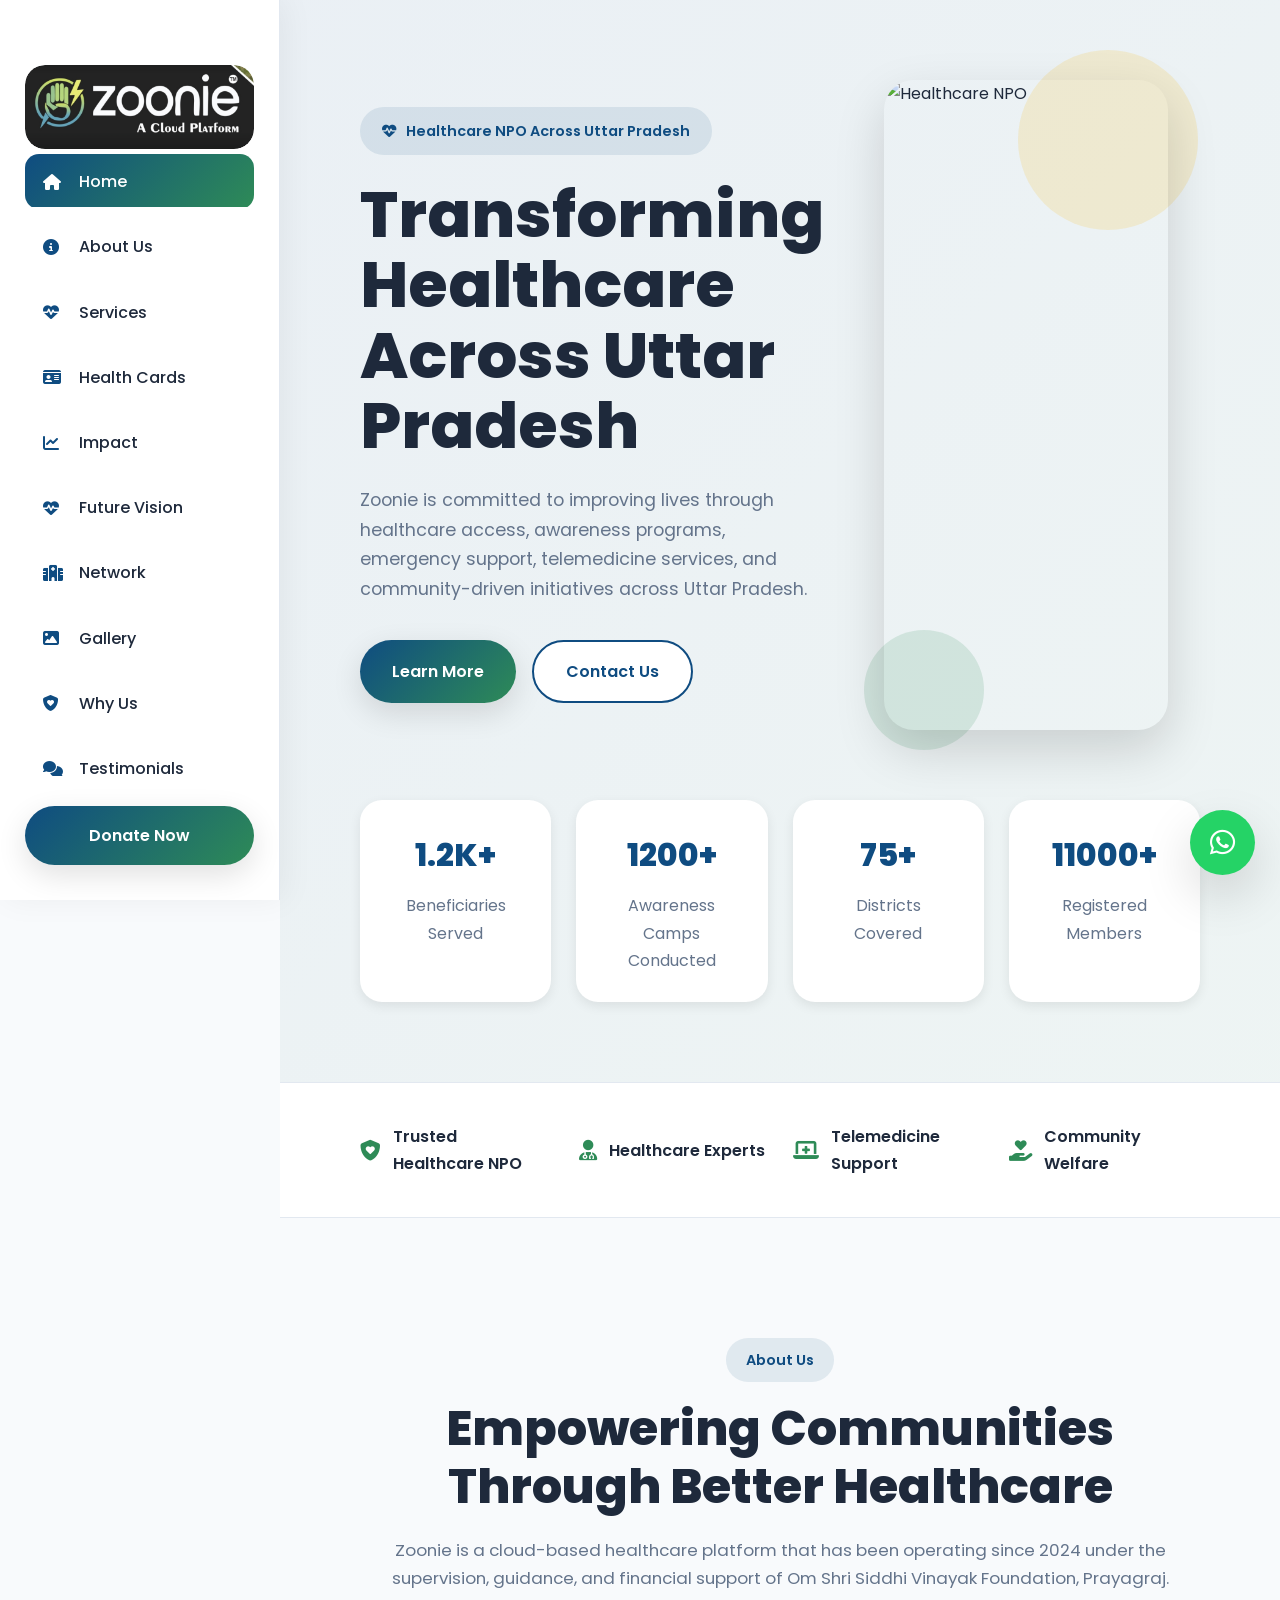
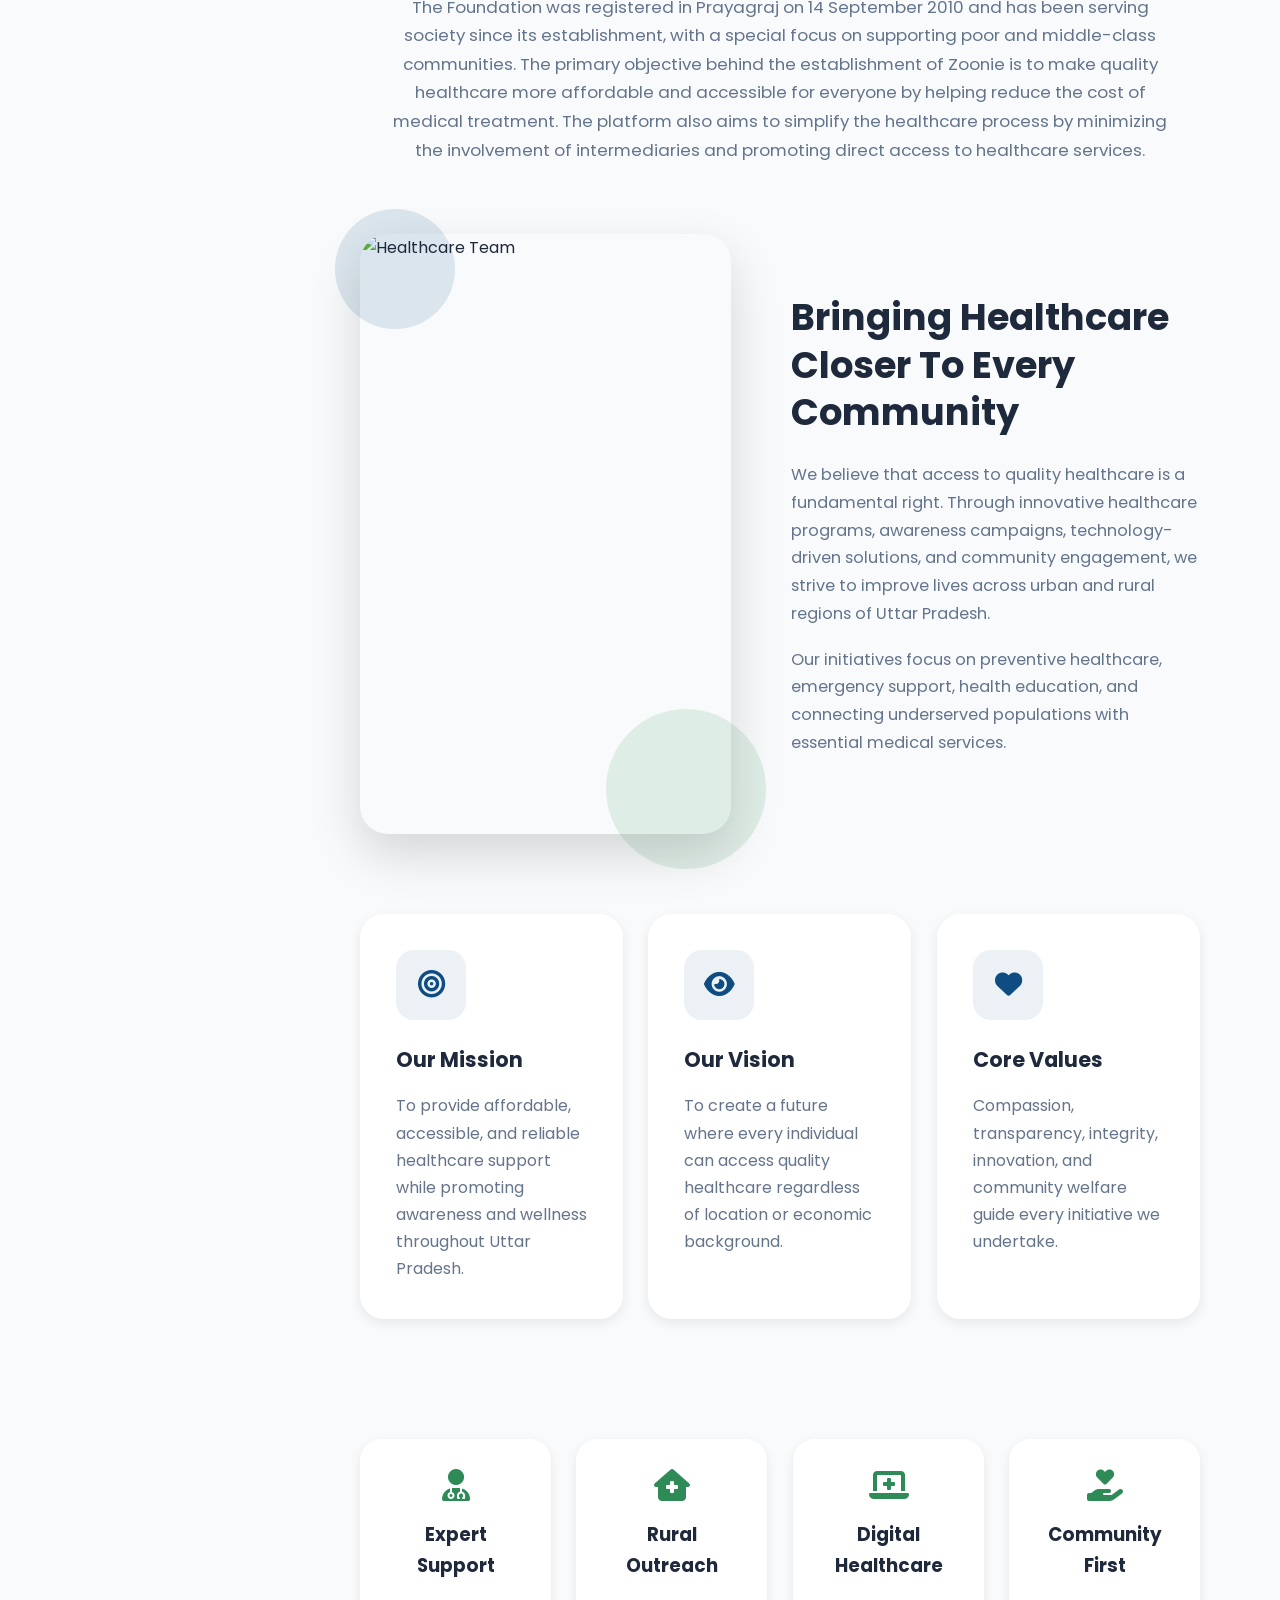
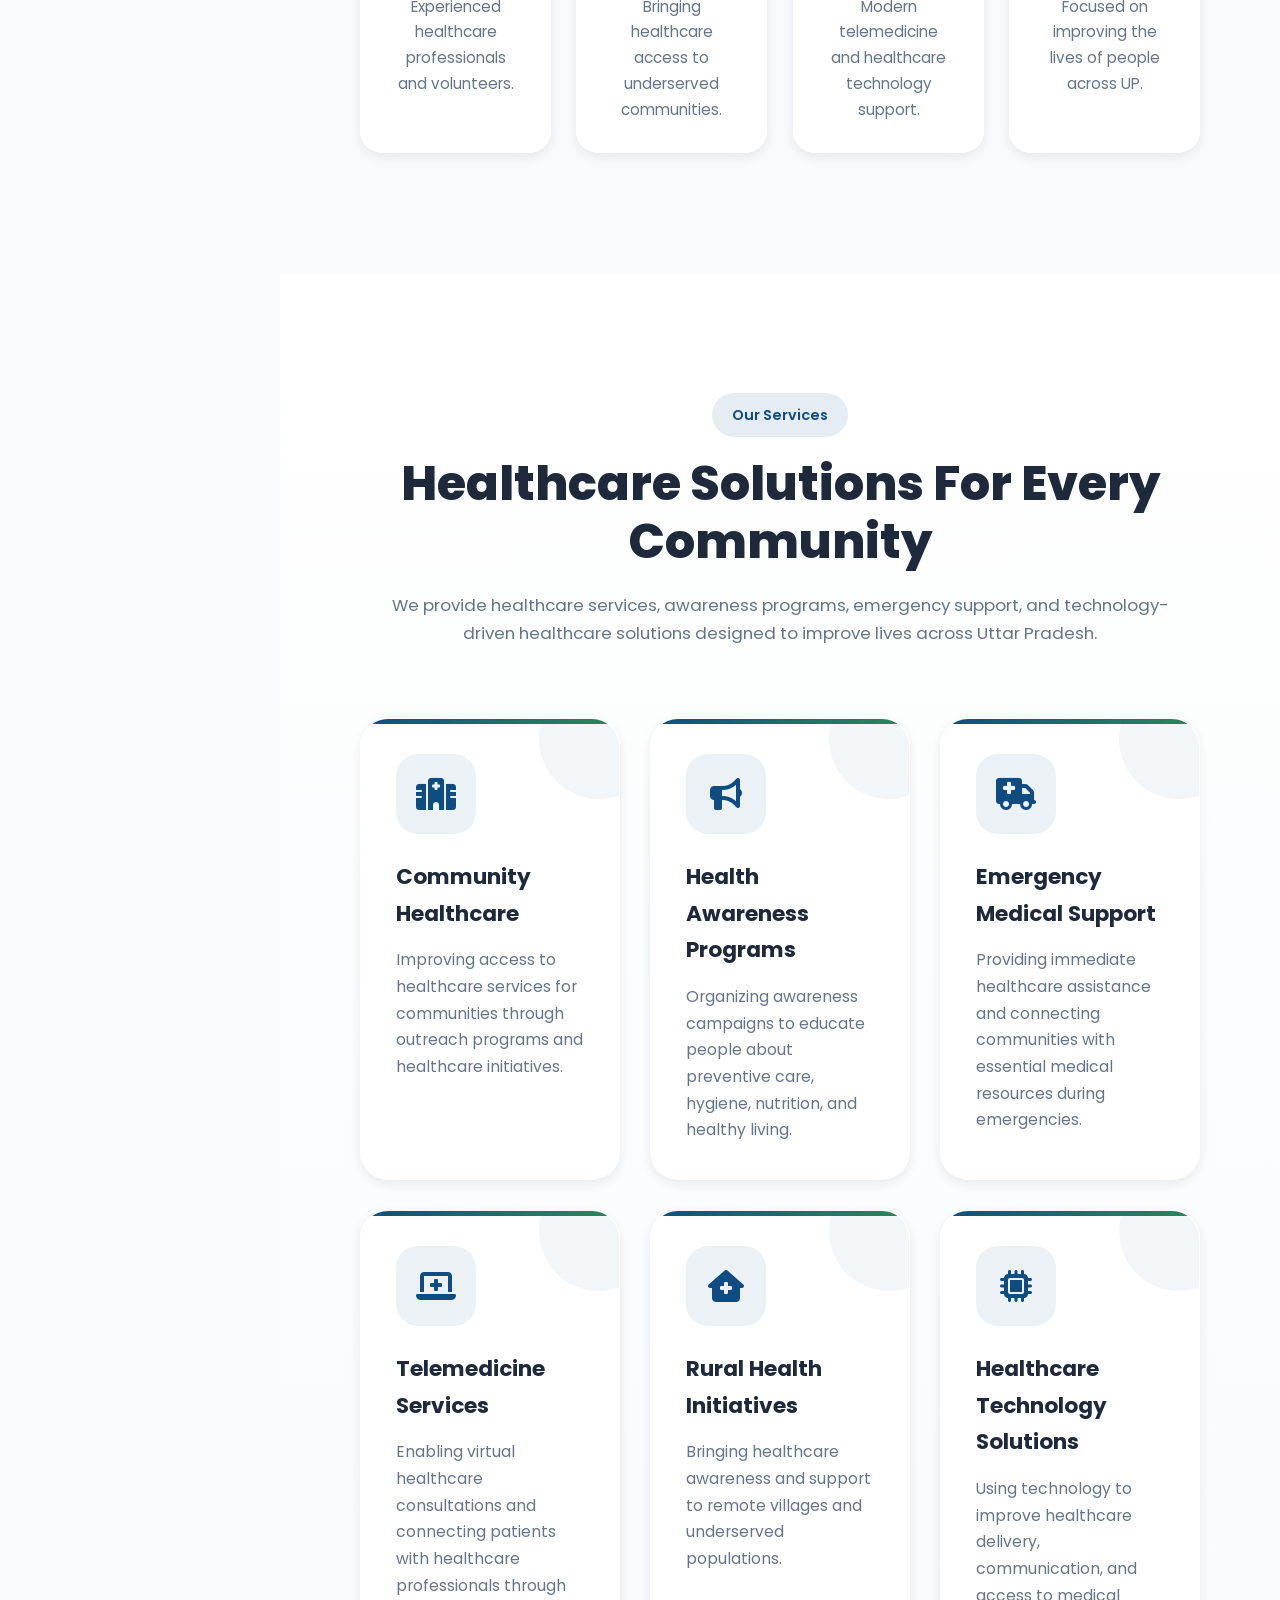
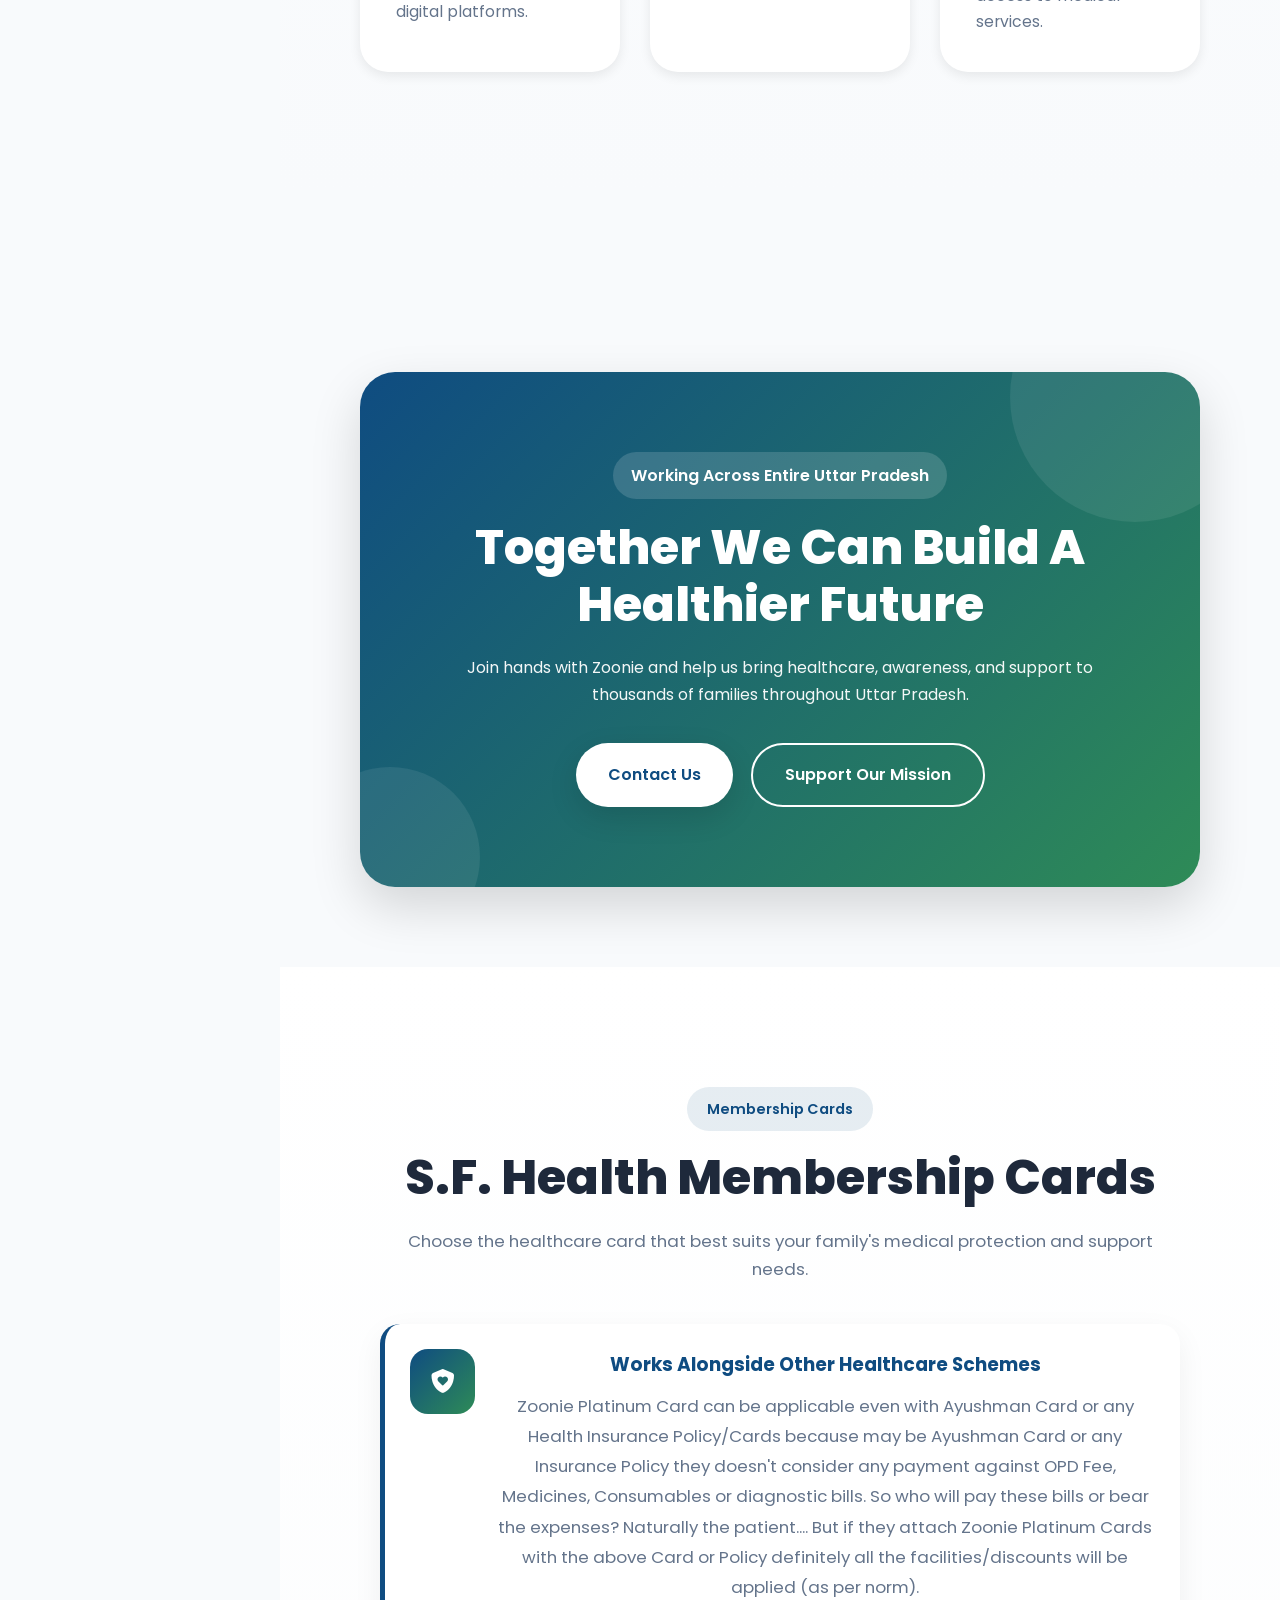
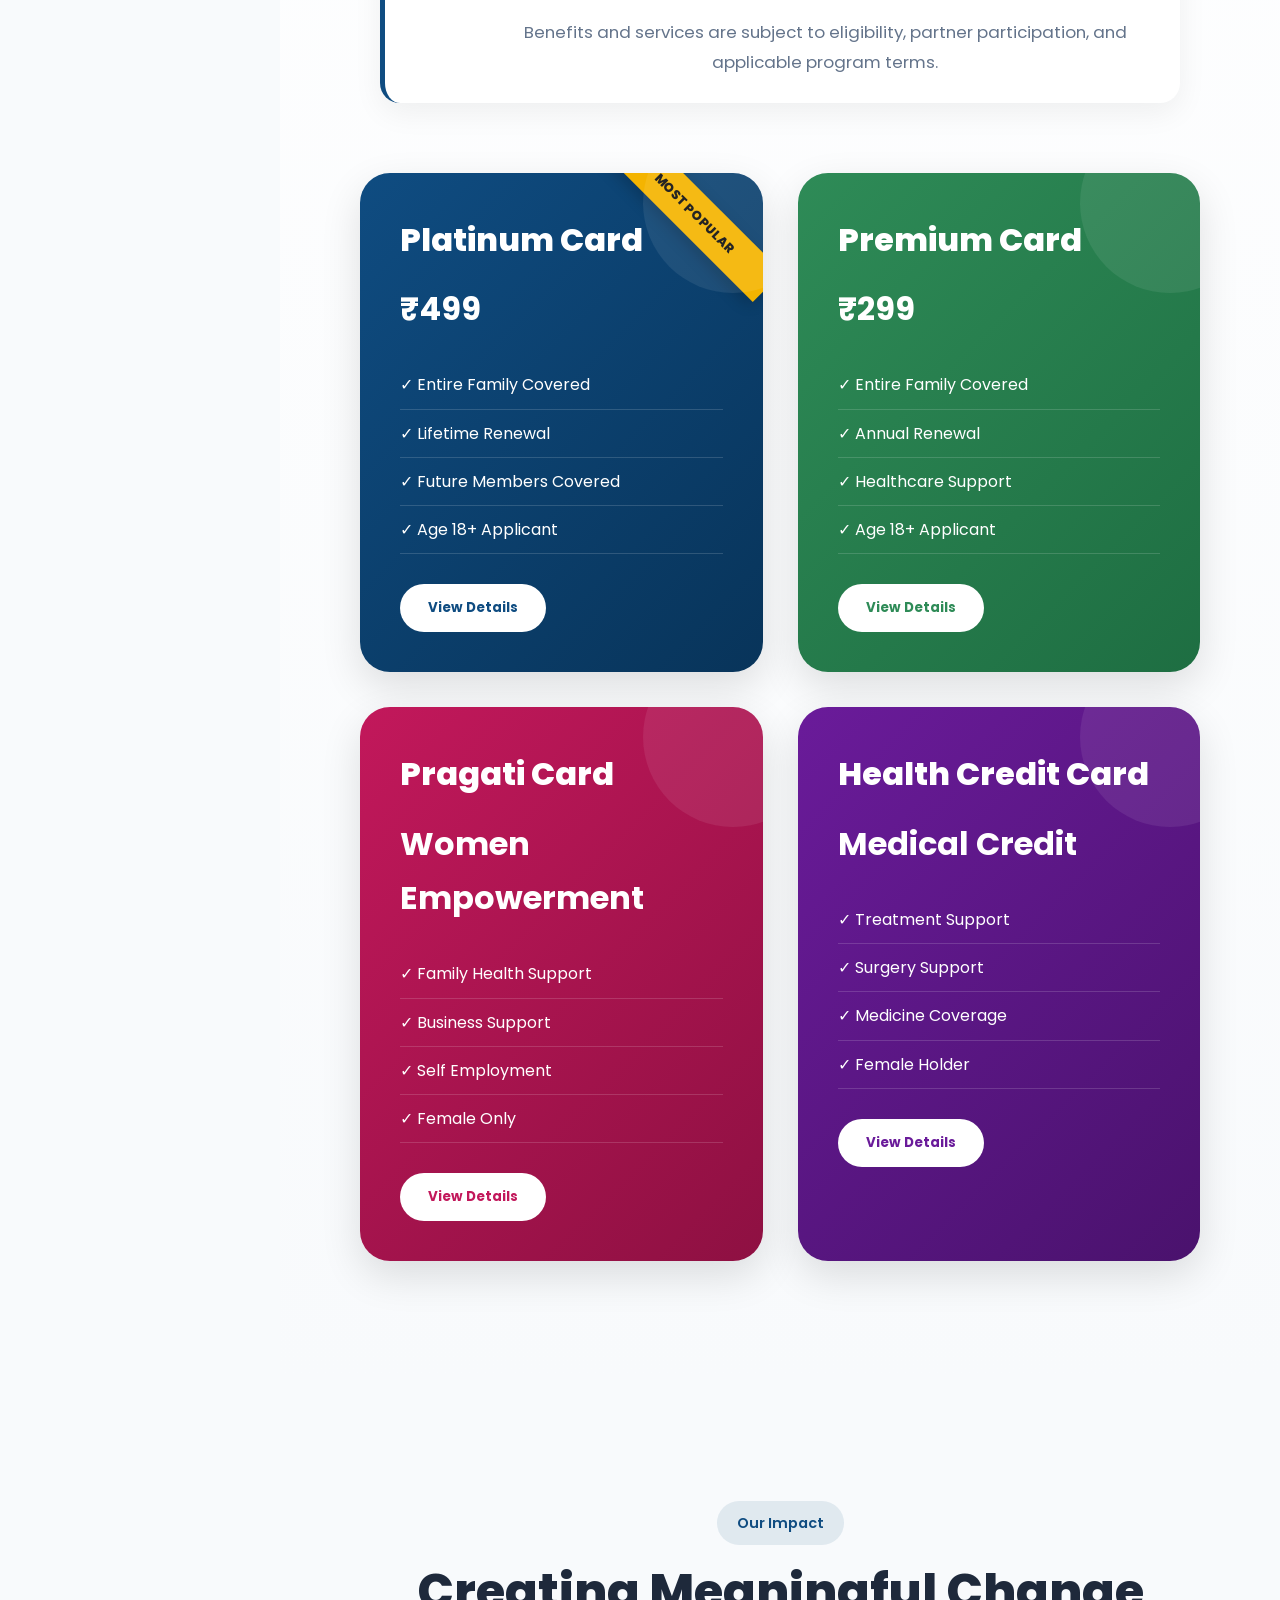
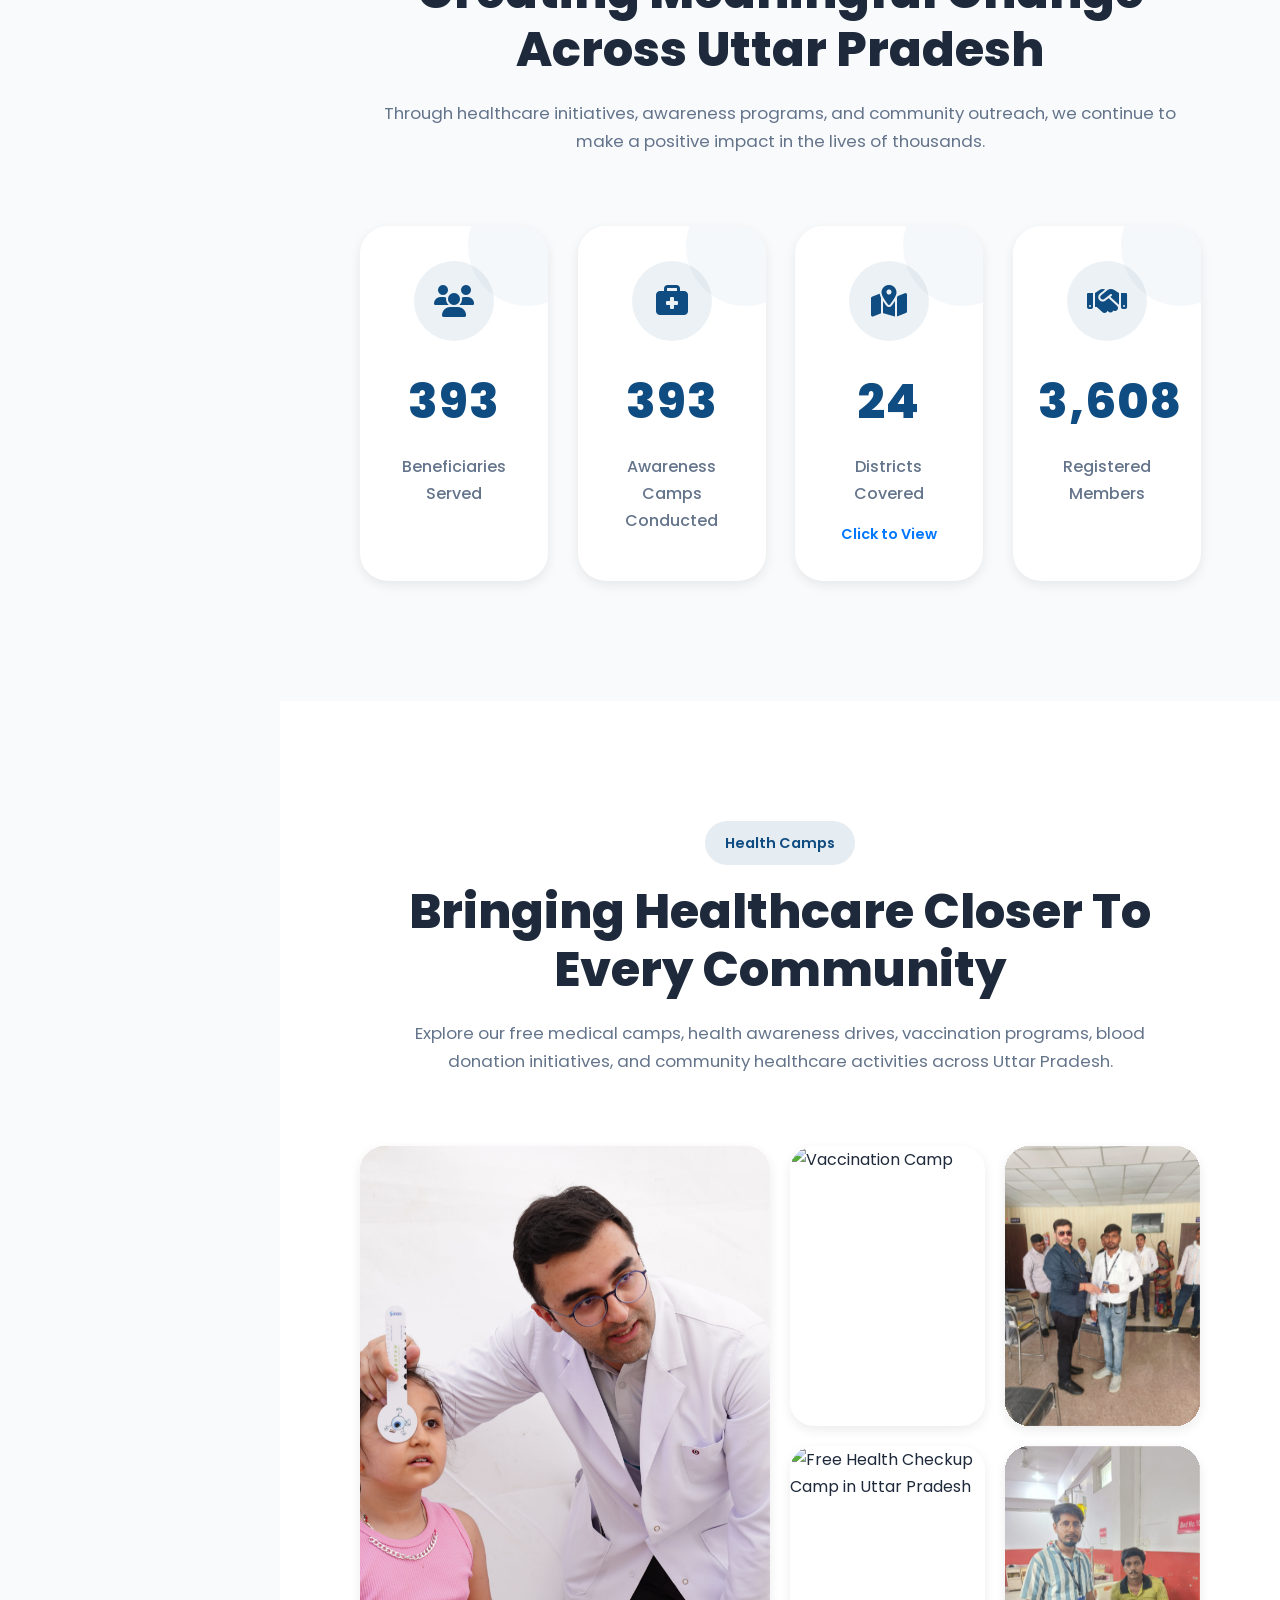
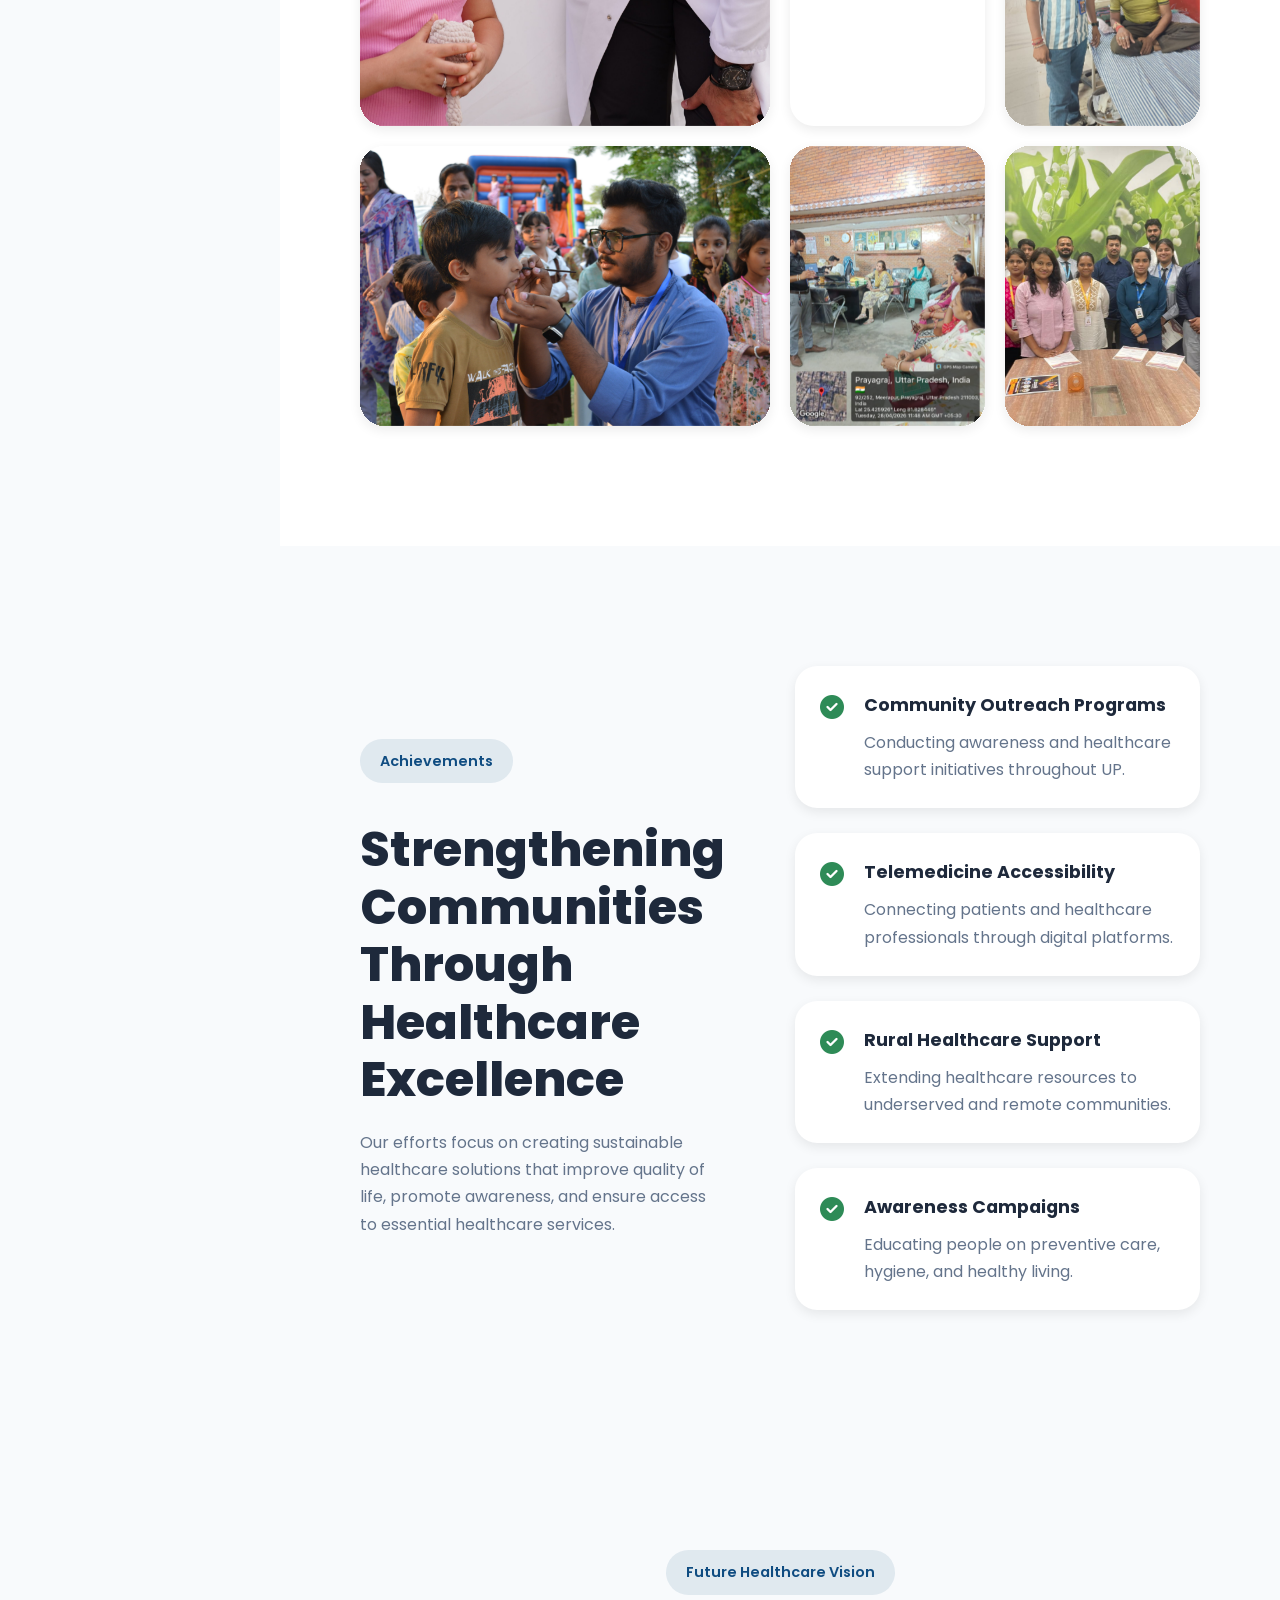
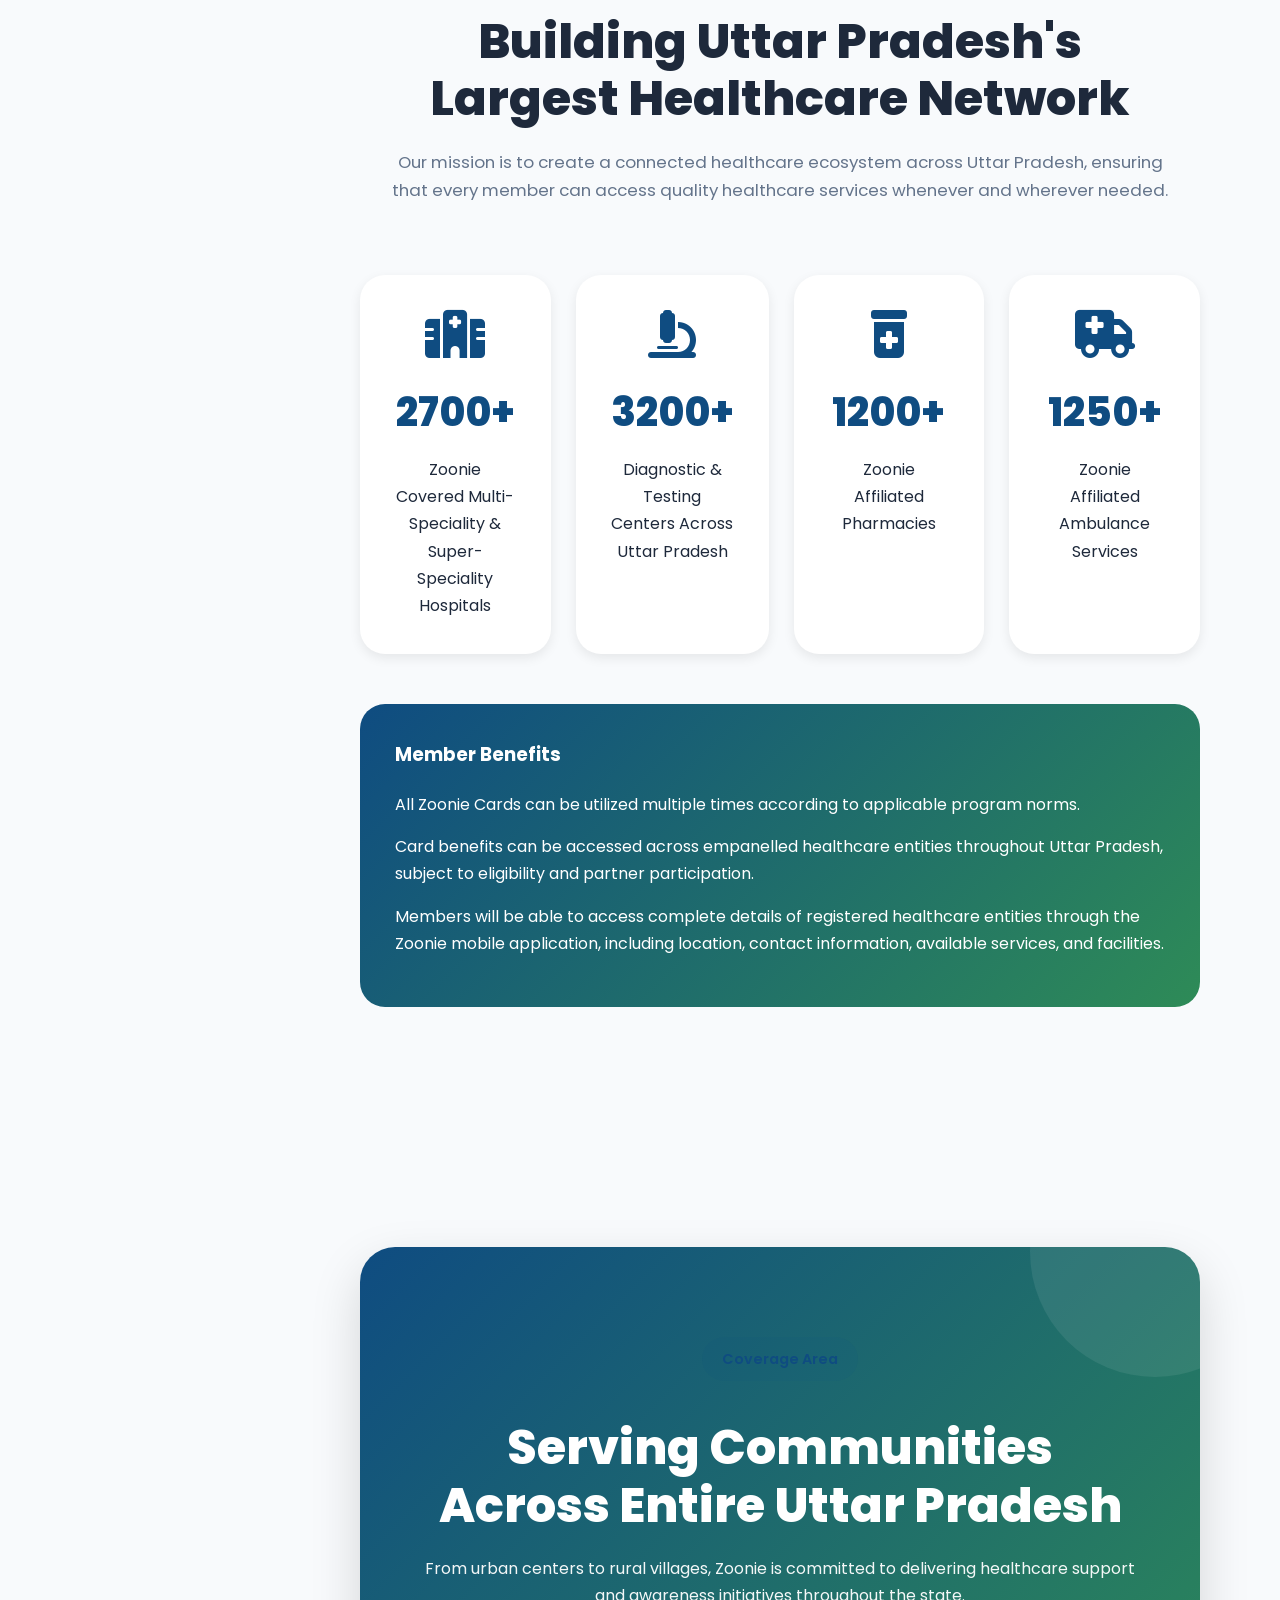
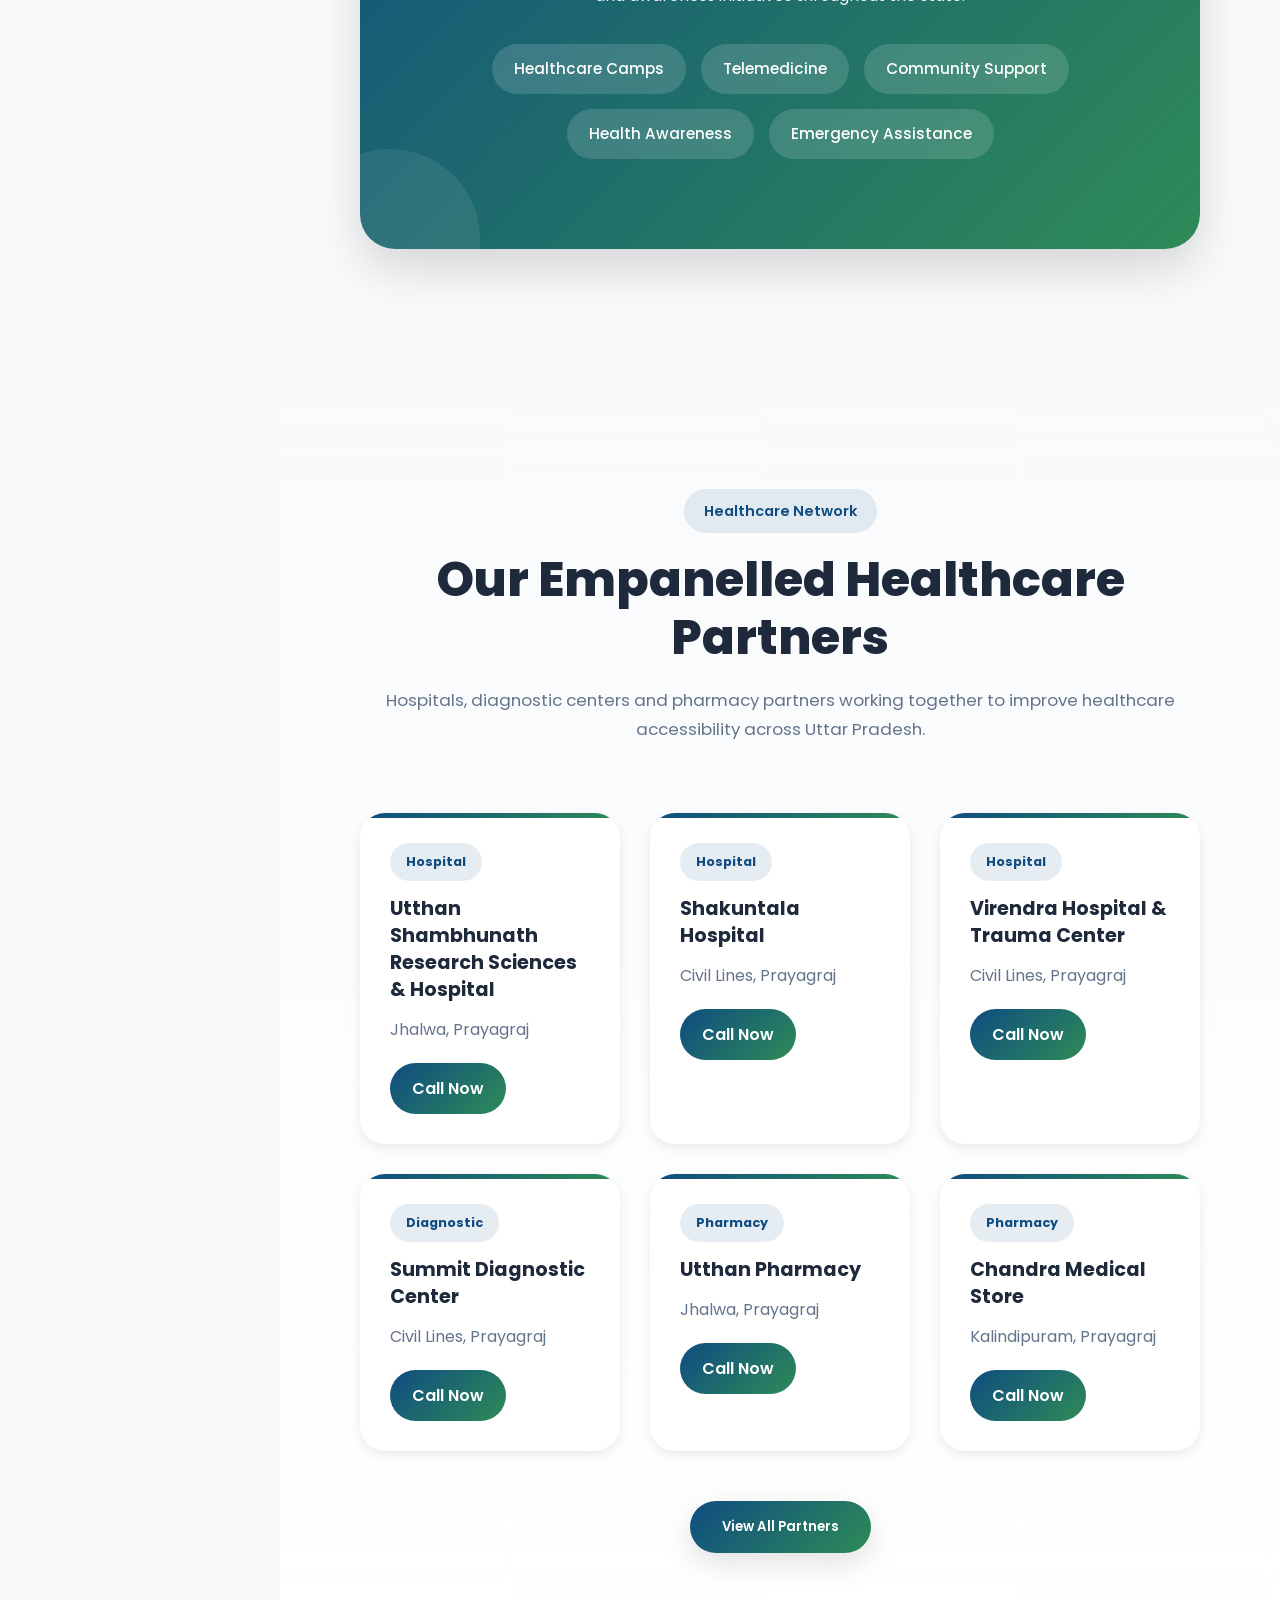
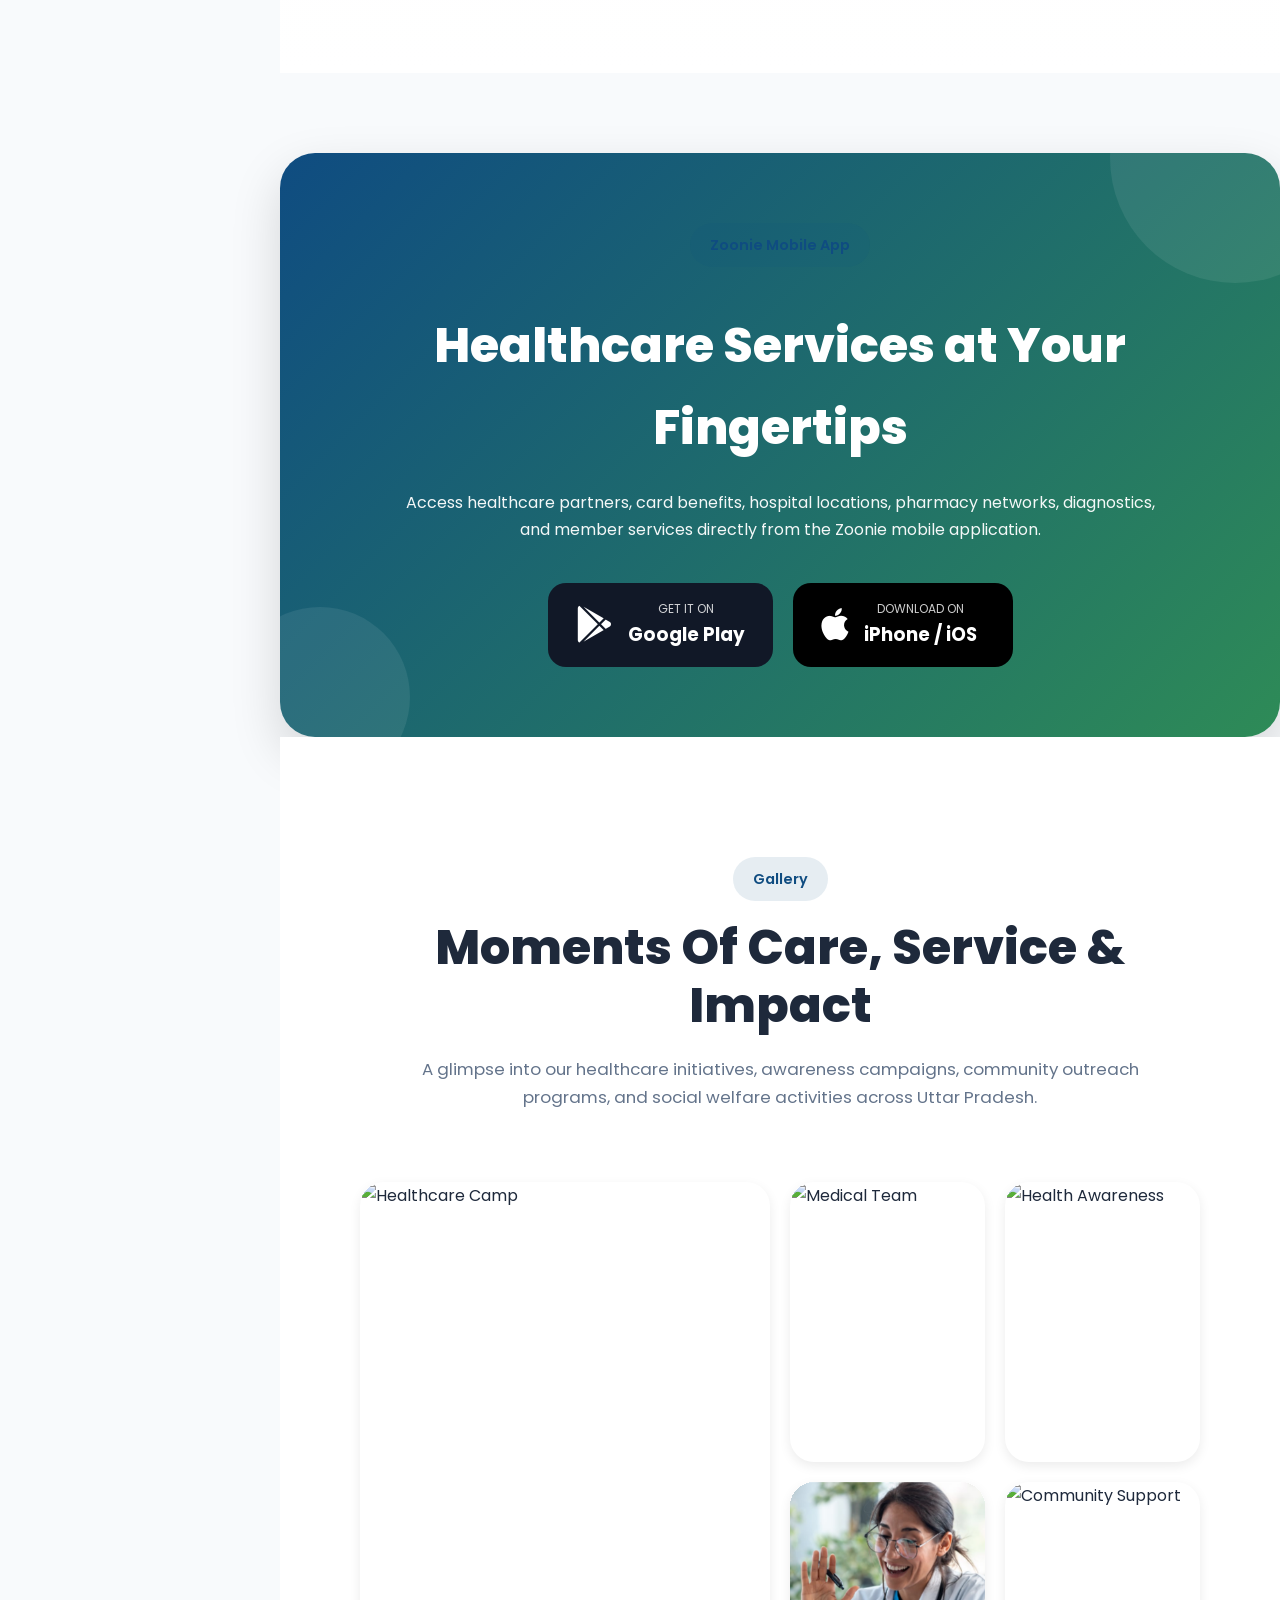
==== commit 0bbc6445: "prefinal" ====
--- a/index.html
+++ b/index.html
@@ -112,12 +112,12 @@
 
         <div class="sidebar-top">
 
-            <div class="logo">
+            <div class="logo-big">
 
                 <!-- Future Logo -->
 
                 <!-- <img src="assets/logo.png" alt="Zoonie Logo"> -->
-<img src="assets/zoonielogo.jpeg" alt="Zoonie Healthcare">
+<img src="assets/zoonielogobig.jpeg" alt="Zoonie Healthcare">
                 <!-- <h2>Zoonie</h2> -->
 
                 
@@ -803,14 +803,7 @@
         </h3>
 
         <p>
-            Zoonie Cards are designed to complement existing healthcare
-            programs and insurance policies. While certain healthcare
-            schemes may focus on hospitalization benefits, eligible
-            members can also access additional healthcare-related
-            support through the Zoonie healthcare network for services
-            such as consultations, diagnostics, medicines, and other
-            healthcare needs, subject to applicable terms, eligibility,
-            and partner guidelines.
+            Zoonie Platinum Card can be applicable even with Ayushman Card or any Health Insurance Policy/Cards because may be Ayushman Card or any Insurance Policy they doesn't consider any payment against OPD Fee, Medicines, Consumables  or diagnostic bills. So who will pay these bills or bear the expenses? Naturally the patient.... But if they attach Zoonie Platinum Cards with the above Card or Policy definitely all the facilities/discounts will be applied (as per norm).
         </p>
         <p class="info-note">
 
@@ -1022,21 +1015,21 @@
 
         </div>
 
-        <div class="impact-card">
-
-            <div class="impact-icon">
-                <i class="fas fa-map-location-dot"></i>
-            </div>
-
-            <h3 class="counter" data-target="75">
-                0
-            </h3>
-
-            <p>
-                Districts Covered
-            </p>
-
-        </div>
+        <div class="impact-card district-card" id="districtCard">
+
+    <div class="impact-icon">
+        <i class="fas fa-map-location-dot"></i>
+    </div>
+
+    <h3 class="counter" data-target="75">0</h3>
+
+    <p>Districts Covered</p>
+
+    <span class="view-districts">
+        Click to View
+    </span>
+
+</div>
 
         <div class="impact-card">
 
@@ -1059,126 +1052,111 @@
 </section>
 
 <!-- ==================================
+     DISTRICTS MODAL
+================================== -->
+
+<div id="districtModal" class="district-modal">
+
+    <div class="district-modal-content">
+
+        <span id="closeDistrictModal">&times;</span>
+
+        <h2>Covered Districts</h2>
+
+        <p>
+            Zoonie Healthcare Network currently serves across
+            Uttar Pradesh.
+        </p>
+
+        <div class="district-grid">
+
+            <span>Agra</span>
+            <span>Aligarh</span>
+            <span>Ambedkar Nagar</span>
+            <span>Amethi</span>
+            <span>Amroha</span>
+            <span>Auraiya</span>
+            <span>Ayodhya</span>
+            <span>Azamgarh</span>
+            <span>Baghpat</span>
+            <span>Bahraich</span>
+            <span>Ballia</span>
+            <span>Balrampur</span>
+            <span>Banda</span>
+            <span>Barabanki</span>
+            <span>Bareilly</span>
+            <span>Basti</span>
+            <span>Bhadohi</span>
+            <span>Bijnor</span>
+            <span>Budaun</span>
+            <span>Bulandshahr</span>
+            <span>Chandauli</span>
+            <span>Chitrakoot</span>
+            <span>Deoria</span>
+            <span>Etah</span>
+            <span>Etawah</span>
+            <span>Farrukhabad</span>
+            <span>Fatehpur</span>
+            <span>Firozabad</span>
+            <span>Gautam Buddha Nagar</span>
+            <span>Ghaziabad</span>
+            <span>Ghazipur</span>
+            <span>Gonda</span>
+            <span>Gorakhpur</span>
+            <span>Hamirpur</span>
+            <span>Hapur</span>
+            <span>Hardoi</span>
+            <span>Hathras</span>
+            <span>Jalaun</span>
+            <span>Jaunpur</span>
+            <span>Jhansi</span>
+            <span>Kannauj</span>
+            <span>Kanpur Dehat</span>
+            <span>Kanpur Nagar</span>
+            <span>Kasganj</span>
+            <span>Kaushambi</span>
+            <span>Kushinagar</span>
+            <span>Lakhimpur Kheri</span>
+            <span>Lalitpur</span>
+            <span>Lucknow</span>
+            <span>Maharajganj</span>
+            <span>Mahoba</span>
+            <span>Mainpuri</span>
+            <span>Mathura</span>
+            <span>Mau</span>
+            <span>Meerut</span>
+            <span>Mirzapur</span>
+            <span>Moradabad</span>
+            <span>Muzaffarnagar</span>
+            <span>Pilibhit</span>
+            <span>Pratapgarh</span>
+            <span>Prayagraj</span>
+            <span>Raebareli</span>
+            <span>Rampur</span>
+            <span>Saharanpur</span>
+            <span>Sambhal</span>
+            <span>Sant Kabir Nagar</span>
+            <span>Shahjahanpur</span>
+            <span>Shamli</span>
+            <span>Shravasti</span>
+            <span>Siddharthnagar</span>
+            <span>Sitapur</span>
+            <span>Sonbhadra</span>
+            <span>Sultanpur</span>
+            <span>Unnao</span>
+            <span>Varanasi</span>
+
+        </div>
+
+    </div>
+
+</div>
+
+<!-- ==================================
      COVERED DISTRICTS
 ================================== -->
 
-<section id="districts" class="covered-districts section">
-
-    <div class="section-header">
-
-        <span class="section-tag">
-            Covered Districts
-        </span>
-
-        <h2>
-            Serving Communities Across Uttar Pradesh
-        </h2>
-
-        <p>
-            Zoonie is committed to expanding quality healthcare
-            services across every district of Uttar Pradesh through
-            health camps, telemedicine, awareness programs and
-            community healthcare initiatives.
-        </p>
-
-    </div>
-
-    <div class="district-grid" id="districtGrid">
-
-        <!-- Initially Visible -->
-
-        <span class="district-chip">Prayagraj</span>
-        <span class="district-chip">Lucknow</span>
-        <span class="district-chip">Varanasi</span>
-        <span class="district-chip">Kanpur Nagar</span>
-        <span class="district-chip">Agra</span>
-        <span class="district-chip">Gorakhpur</span>
-
-        <!-- Hidden -->
-
-        <span class="district-chip hidden-chip">Aligarh</span>
-        <span class="district-chip hidden-chip">Ambedkar Nagar</span>
-        <span class="district-chip hidden-chip">Amethi</span>
-        <span class="district-chip hidden-chip">Amroha</span>
-        <span class="district-chip hidden-chip">Auraiya</span>
-        <span class="district-chip hidden-chip">Ayodhya</span>
-        <span class="district-chip hidden-chip">Azamgarh</span>
-        <span class="district-chip hidden-chip">Baghpat</span>
-        <span class="district-chip hidden-chip">Bahraich</span>
-        <span class="district-chip hidden-chip">Ballia</span>
-        <span class="district-chip hidden-chip">Balrampur</span>
-        <span class="district-chip hidden-chip">Banda</span>
-        <span class="district-chip hidden-chip">Barabanki</span>
-        <span class="district-chip hidden-chip">Bareilly</span>
-        <span class="district-chip hidden-chip">Basti</span>
-        <span class="district-chip hidden-chip">Bhadohi</span>
-        <span class="district-chip hidden-chip">Bijnor</span>
-        <span class="district-chip hidden-chip">Budaun</span>
-        <span class="district-chip hidden-chip">Bulandshahr</span>
-        <span class="district-chip hidden-chip">Chandauli</span>
-        <span class="district-chip hidden-chip">Chitrakoot</span>
-        <span class="district-chip hidden-chip">Deoria</span>
-        <span class="district-chip hidden-chip">Etah</span>
-        <span class="district-chip hidden-chip">Etawah</span>
-        <span class="district-chip hidden-chip">Farrukhabad</span>
-        <span class="district-chip hidden-chip">Fatehpur</span>
-        <span class="district-chip hidden-chip">Firozabad</span>
-        <span class="district-chip hidden-chip">Gautam Buddha Nagar</span>
-        <span class="district-chip hidden-chip">Ghaziabad</span>
-        <span class="district-chip hidden-chip">Ghazipur</span>
-        <span class="district-chip hidden-chip">Gonda</span>
-        <span class="district-chip hidden-chip">Hamirpur</span>
-        <span class="district-chip hidden-chip">Hapur</span>
-        <span class="district-chip hidden-chip">Hardoi</span>
-        <span class="district-chip hidden-chip">Hathras</span>
-        <span class="district-chip hidden-chip">Jalaun</span>
-        <span class="district-chip hidden-chip">Jaunpur</span>
-        <span class="district-chip hidden-chip">Jhansi</span>
-        <span class="district-chip hidden-chip">Kannauj</span>
-        <span class="district-chip hidden-chip">Kanpur Dehat</span>
-        <span class="district-chip hidden-chip">Kasganj</span>
-        <span class="district-chip hidden-chip">Kaushambi</span>
-        <span class="district-chip hidden-chip">Kushinagar</span>
-        <span class="district-chip hidden-chip">Lakhimpur Kheri</span>
-        <span class="district-chip hidden-chip">Lalitpur</span>
-        <span class="district-chip hidden-chip">Maharajganj</span>
-        <span class="district-chip hidden-chip">Mahoba</span>
-        <span class="district-chip hidden-chip">Mainpuri</span>
-        <span class="district-chip hidden-chip">Mathura</span>
-        <span class="district-chip hidden-chip">Mau</span>
-        <span class="district-chip hidden-chip">Meerut</span>
-        <span class="district-chip hidden-chip">Mirzapur</span>
-        <span class="district-chip hidden-chip">Moradabad</span>
-        <span class="district-chip hidden-chip">Muzaffarnagar</span>
-        <span class="district-chip hidden-chip">Pilibhit</span>
-        <span class="district-chip hidden-chip">Pratapgarh</span>
-        <span class="district-chip hidden-chip">Raebareli</span>
-        <span class="district-chip hidden-chip">Rampur</span>
-        <span class="district-chip hidden-chip">Saharanpur</span>
-        <span class="district-chip hidden-chip">Sambhal</span>
-        <span class="district-chip hidden-chip">Sant Kabir Nagar</span>
-        <span class="district-chip hidden-chip">Shahjahanpur</span>
-        <span class="district-chip hidden-chip">Shamli</span>
-        <span class="district-chip hidden-chip">Shrawasti</span>
-        <span class="district-chip hidden-chip">Siddharthnagar</span>
-        <span class="district-chip hidden-chip">Sitapur</span>
-        <span class="district-chip hidden-chip">Sonbhadra</span>
-        <span class="district-chip hidden-chip">Sultanpur</span>
-        <span class="district-chip hidden-chip">Unnao</span>
-
-    </div>
-
-    <div class="district-btn">
-
-        <button id="toggleDistricts" class="btn primary-btn">
-
-            View All Districts
-
-        </button>
-
-    </div>
-
-</section>
+
 
 
 
@@ -1840,7 +1818,6 @@
 <!-- ==================================
      GALLERY SECTION
 ================================== -->
-
 <section id="gallery" class="gallery section">
 
     <div class="section-header">
@@ -1862,7 +1839,7 @@
 
     </div>
 
-    <div class="gallery-grid">
+    <div class="gallery-grid" id="galleryGrid">
 
         <!-- Gallery Item 1 -->
 
@@ -1870,17 +1847,14 @@
 
             <img
                 src="https://images.unsplash.com/photo-1576091160550-2173dba999ef?auto=format&fit=crop&w=900&q=80"
-                alt="Healthcare Camp">
+                alt="Healthcare Camp"
+                loading="lazy">
 
             <div class="gallery-overlay">
 
-                <h3>
-                    Healthcare Camp
-                </h3>
-
-                <p>
-                    Community Medical Support
-                </p>
+                <h3>Healthcare Camp</h3>
+
+                <p>Community Medical Support</p>
 
             </div>
 
@@ -1892,17 +1866,14 @@
 
             <img
                 src="https://images.unsplash.com/photo-1584515933487-779824d29309?auto=format&fit=crop&w=900&q=80"
-                alt="Medical Team">
+                alt="Medical Team"
+                loading="lazy">
 
             <div class="gallery-overlay">
 
-                <h3>
-                    Medical Team
-                </h3>
-
-                <p>
-                    Dedicated Healthcare Professionals
-                </p>
+                <h3>Medical Team</h3>
+
+                <p>Dedicated Healthcare Professionals</p>
 
             </div>
 
@@ -1914,17 +1885,14 @@
 
             <img
                 src="https://images.unsplash.com/photo-1532938911079-1b06ac7ceec7?auto=format&fit=crop&w=900&q=80"
-                alt="Health Awareness">
+                alt="Health Awareness"
+                loading="lazy">
 
             <div class="gallery-overlay">
 
-                <h3>
-                    Awareness Program
-                </h3>
-
-                <p>
-                    Educating Communities
-                </p>
+                <h3>Awareness Program</h3>
+
+                <p>Educating Communities</p>
 
             </div>
 
@@ -1936,17 +1904,14 @@
 
             <img
                 src="assets/telemedicine.jpg"
-                alt="Telemedicine">
+                alt="Telemedicine"
+                loading="lazy">
 
             <div class="gallery-overlay">
 
-                <h3>
-                    Telemedicine
-                </h3>
-
-                <p>
-                    Digital Healthcare Support
-                </p>
+                <h3>Telemedicine</h3>
+
+                <p>Digital Healthcare Support</p>
 
             </div>
 
@@ -1957,17 +1922,15 @@
         <div class="gallery-item">
 
             <img
-                src="assets/ruralhealth.jpg">
+                src="assets/ruralhealth.jpg"
+                alt="Rural Healthcare"
+                loading="lazy">
 
             <div class="gallery-overlay">
 
-                <h3>
-                    Rural Outreach
-                </h3>
-
-                <p>
-                    Healthcare Beyond Cities
-                </p>
+                <h3>Rural Outreach</h3>
+
+                <p>Healthcare Beyond Cities</p>
 
             </div>
 
@@ -1979,17 +1942,14 @@
 
             <img
                 src="https://images.unsplash.com/photo-1526256262350-7da7584cf5eb?auto=format&fit=crop&w=900&q=80"
-                alt="Community Support">
+                alt="Community Support"
+                loading="lazy">
 
             <div class="gallery-overlay">
 
-                <h3>
-                    Community Support
-                </h3>
-
-                <p>
-                    Together For Better Health
-                </p>
+                <h3>Community Support</h3>
+
+                <p>Together For Better Health</p>
 
             </div>
 
@@ -2001,17 +1961,14 @@
 
             <img
                 src="https://images.unsplash.com/photo-1551190822-a9333d879b1f?auto=format&fit=crop&w=900&q=80"
-                alt="Health Camp">
+                alt="Health Screening"
+                loading="lazy">
 
             <div class="gallery-overlay">
 
-                <h3>
-                    Health Screening
-                </h3>
-
-                <p>
-                    Preventive Healthcare
-                </p>
+                <h3>Health Screening</h3>
+
+                <p>Preventive Healthcare</p>
 
             </div>
 
@@ -2024,26 +1981,479 @@
             <img
                 src="https://images.unsplash.com/photo-1580281657527-47f249e8f4df?auto=format&fit=crop&w=900&q=80"
                 alt="Healthcare NGO providing medical services in Uttar Pradesh"
-fetchpriority="high"
-decoding="async">
+                loading="lazy">
 
             <div class="gallery-overlay">
 
-                <h3>
-                    Social Impact
-                </h3>
-
-                <p>
-                    Improving Lives Daily
-                </p>
-
-            </div>
-
-        </div>
+                <h3>Social Impact</h3>
+
+                <p>Improving Lives Daily</p>
+
+            </div>
+
+        </div>
+
+        <!-- Gallery Item 9 -->
+
+        <div class="gallery-item hidden-gallery">
+
+            <img
+                src="assets/img9.jpeg"
+                alt="Zoonie Gallery Image 9"
+                loading="lazy">
+
+        </div>
+
+        <!-- Gallery Item 10 -->
+
+        <div class="gallery-item hidden-gallery">
+
+            <img
+                src="assets/img10.jpeg"
+                alt="Zoonie Gallery Image 10"
+                loading="lazy">
+
+        </div>
+
+        <!-- Gallery Item 11 -->
+
+        <div class="gallery-item hidden-gallery">
+
+            <img
+                src="assets/img11.jpeg"
+                alt="Zoonie Gallery Image 11"
+                loading="lazy">
+
+        </div>
+
+        <!-- Gallery Item 12 -->
+
+        <div class="gallery-item hidden-gallery">
+
+            <img
+                src="assets/img12.jpeg"
+                alt="Zoonie Gallery Image 12"
+                loading="lazy">
+
+        </div>
+
+        <!-- Gallery Item 13 -->
+
+        <div class="gallery-item hidden-gallery">
+
+            <img
+                src="assets/img13.jpeg"
+                alt="Zoonie Gallery Image 13"
+                loading="lazy">
+
+        </div>
+
+        <!-- Gallery Item 14 -->
+
+        <div class="gallery-item hidden-gallery">
+
+            <img
+                src="assets/img14.jpeg"
+                alt="Zoonie Gallery Image 14"
+                loading="lazy">
+
+        </div>
+
+        <!-- Gallery Item 15 -->
+
+        <div class="gallery-item hidden-gallery">
+
+            <img
+                src="assets/img15.jpeg"
+                alt="Zoonie Gallery Image 15"
+                loading="lazy">
+
+        </div>
+
+        <!-- Gallery Item 16 -->
+
+        <div class="gallery-item hidden-gallery">
+
+            <img
+                src="assets/img16.jpeg"
+                alt="Zoonie Gallery Image 16"
+                loading="lazy">
+
+        </div>
+                <!-- Gallery Item 17 -->
+
+        <div class="gallery-item hidden-gallery">
+
+            <img
+                src="assets/img17.jpeg"
+                alt="Zoonie Gallery Image 17"
+                loading="lazy">
+
+        </div>
+
+        <!-- Gallery Item 18 -->
+
+        <div class="gallery-item hidden-gallery">
+
+            <img
+                src="assets/img18.jpeg"
+                alt="Zoonie Gallery Image 18"
+                loading="lazy">
+
+        </div>
+
+        <!-- Gallery Item 19 -->
+
+        <div class="gallery-item hidden-gallery">
+
+            <img
+                src="assets/img19.jpeg"
+                alt="Zoonie Gallery Image 19"
+                loading="lazy">
+
+        </div>
+
+        <!-- Gallery Item 20 -->
+
+        <div class="gallery-item hidden-gallery">
+
+            <img
+                src="assets/img20.jpeg"
+                alt="Zoonie Gallery Image 20"
+                loading="lazy">
+
+        </div>
+
+        <!-- Gallery Item 21 -->
+
+        <div class="gallery-item hidden-gallery">
+
+            <img
+                src="assets/img21.jpeg"
+                alt="Zoonie Gallery Image 21"
+                loading="lazy">
+
+        </div>
+
+        <!-- Gallery Item 22 -->
+
+        <div class="gallery-item hidden-gallery">
+
+            <img
+                src="assets/img22.jpeg"
+                alt="Zoonie Gallery Image 22"
+                loading="lazy">
+
+        </div>
+
+        <!-- Gallery Item 23 -->
+
+        <div class="gallery-item hidden-gallery">
+
+            <img
+                src="assets/img23.jpeg"
+                alt="Zoonie Gallery Image 23"
+                loading="lazy">
+
+        </div>
+
+        <!-- Gallery Item 24 -->
+
+        <div class="gallery-item hidden-gallery">
+
+            <img
+                src="assets/img24.jpeg"
+                alt="Zoonie Gallery Image 24"
+                loading="lazy">
+
+        </div>
+
+        <!-- Gallery Item 25 -->
+
+        <div class="gallery-item hidden-gallery">
+
+            <img
+                src="assets/img25.jpeg"
+                alt="Zoonie Gallery Image 25"
+                loading="lazy">
+
+        </div>
+
+        <!-- Gallery Item 26 -->
+
+        <div class="gallery-item hidden-gallery">
+
+            <img
+                src="assets/img26.jpeg"
+                alt="Zoonie Gallery Image 26"
+                loading="lazy">
+
+        </div>
+
+        <!-- Gallery Item 27 -->
+
+        <div class="gallery-item hidden-gallery">
+
+            <img
+                src="assets/img27.jpeg"
+                alt="Zoonie Gallery Image 27"
+                loading="lazy">
+
+        </div>
+
+        <!-- Gallery Item 28 -->
+
+        <div class="gallery-item hidden-gallery">
+
+            <img
+                src="assets/img28.jpeg"
+                alt="Zoonie Gallery Image 28"
+                loading="lazy">
+
+        </div>
+
+        <!-- Gallery Item 29 -->
+
+        <div class="gallery-item hidden-gallery">
+
+            <img
+                src="assets/img29.jpeg"
+                alt="Zoonie Gallery Image 29"
+                loading="lazy">
+
+        </div>
+
+        <!-- Gallery Item 30 -->
+
+        <div class="gallery-item hidden-gallery">
+
+            <img
+                src="assets/img30.jpeg"
+                alt="Zoonie Gallery Image 30"
+                loading="lazy">
+
+        </div>
+
+        <!-- Gallery Item 31 -->
+
+        <div class="gallery-item hidden-gallery">
+
+            <img
+                src="assets/img31.jpeg"
+                alt="Zoonie Gallery Image 31"
+                loading="lazy">
+
+        </div>
+
+        <!-- Gallery Item 32 -->
+
+        <div class="gallery-item hidden-gallery">
+
+            <img
+                src="assets/img32.jpeg"
+                alt="Zoonie Gallery Image 32"
+                loading="lazy">
+
+        </div>
+                <!-- Gallery Item 33 -->
+
+        <div class="gallery-item hidden-gallery">
+
+            <img
+                src="assets/img33.jpeg"
+                alt="Zoonie Gallery Image 33"
+                loading="lazy">
+
+        </div>
+
+        <!-- Gallery Item 34 -->
+
+        <div class="gallery-item hidden-gallery">
+
+            <img
+                src="assets/img34.jpeg"
+                alt="Zoonie Gallery Image 34"
+                loading="lazy">
+
+        </div>
+
+        <!-- Gallery Item 35 -->
+
+        <div class="gallery-item hidden-gallery">
+
+            <img
+                src="assets/img35.jpeg"
+                alt="Zoonie Gallery Image 35"
+                loading="lazy">
+
+        </div>
+
+        <!-- Gallery Item 36 -->
+
+        <div class="gallery-item hidden-gallery">
+
+            <img
+                src="assets/img36.jpeg"
+                alt="Zoonie Gallery Image 36"
+                loading="lazy">
+
+        </div>
+
+        <!-- Gallery Item 37 -->
+
+        <div class="gallery-item hidden-gallery">
+
+            <img
+                src="assets/img37.jpeg"
+                alt="Zoonie Gallery Image 37"
+                loading="lazy">
+
+        </div>
+
+        <!-- Gallery Item 38 -->
+
+        <div class="gallery-item hidden-gallery">
+
+            <img
+                src="assets/img38.jpeg"
+                alt="Zoonie Gallery Image 38"
+                loading="lazy">
+
+        </div>
+
+        <!-- Gallery Item 39 -->
+
+        <div class="gallery-item hidden-gallery">
+
+            <img
+                src="assets/img39.jpeg"
+                alt="Zoonie Gallery Image 39"
+                loading="lazy">
+
+        </div>
+
+        <!-- Gallery Item 40 -->
+
+        <div class="gallery-item hidden-gallery">
+
+            <img
+                src="assets/img40.jpeg"
+                alt="Zoonie Gallery Image 40"
+                loading="lazy">
+
+        </div>
+
+        <!-- Gallery Item 41 -->
+
+        <div class="gallery-item hidden-gallery">
+
+            <img
+                src="assets/img41.jpeg"
+                alt="Zoonie Gallery Image 41"
+                loading="lazy">
+
+        </div>
+
+        <!-- Gallery Item 42 -->
+
+        <div class="gallery-item hidden-gallery">
+
+            <img
+                src="assets/img42.jpeg"
+                alt="Zoonie Gallery Image 42"
+                loading="lazy">
+
+        </div>
+
+        <!-- Gallery Item 43 -->
+
+        <div class="gallery-item hidden-gallery">
+
+            <img
+                src="assets/img43.jpeg"
+                alt="Zoonie Gallery Image 43"
+                loading="lazy">
+
+        </div>
+
+        <!-- Gallery Item 44 -->
+
+        <div class="gallery-item hidden-gallery">
+
+            <img
+                src="assets/img44.jpeg"
+                alt="Zoonie Gallery Image 44"
+                loading="lazy">
+
+        </div>
+
+        <!-- Gallery Item 45 -->
+
+        <div class="gallery-item hidden-gallery">
+
+            <img
+                src="assets/img45.jpeg"
+                alt="Zoonie Gallery Image 45"
+                loading="lazy">
+
+        </div>
+
+        <!-- Gallery Item 46 -->
+
+        <div class="gallery-item hidden-gallery">
+
+            <img
+                src="assets/img46.jpeg"
+                alt="Zoonie Gallery Image 46"
+                loading="lazy">
+
+        </div>
+
+        <!-- Gallery Item 47 -->
+
+        <div class="gallery-item hidden-gallery">
+
+            <img
+                src="assets/img47.jpeg"
+                alt="Zoonie Gallery Image 47"
+                loading="lazy">
+
+        </div>
+
+        <!-- Gallery Item 48 -->
+
+        <div class="gallery-item hidden-gallery">
+
+            <img
+                src="assets/img48.jpeg"
+                alt="Zoonie Gallery Image 48"
+                loading="lazy">
+
+        </div>
+                <!-- Gallery Item 49 -->
+
+    
+
+   
+
+    </div>
+
+    <!-- Load More Button -->
+
+    <div class="gallery-load-more">
+
+        <button
+            id="loadMoreGallery"
+            class="btn primary-btn">
+
+            View More Photos
+
+        </button>
 
     </div>
 
 </section>
+
 <section class="video-gallery">
 
     <div class="section-header">
@@ -2088,8 +2498,32 @@
             </iframe>
 
         </div>
-
-    </div>
+         <div class="video-card">
+
+           <iframe
+        src="https://www.youtube.com/embed/DIraMUluzIU"
+        title="Zoonie Healthcare Short"
+        loading="lazy"
+        allow="accelerometer; autoplay; clipboard-write; encrypted-media; gyroscope; picture-in-picture; web-share"
+        allowfullscreen>
+    </iframe>
+
+        </div>
+
+    </div>
+    <div class="more-video-btn">
+
+    <a
+        href="https://youtube.com/@zooniehealthcare"
+        target="_blank"
+        class="btn primary-btn">
+
+        <i class="fab fa-youtube"></i>
+        Watch More Videos
+
+    </a>
+
+</div>
 
 </section>
 <!-- ==================================
@@ -2907,7 +3341,18 @@
 
             </a>
 
-            
+                      <a
+        href="https://wa.me/918001454303"
+        target="_blank" rel="noopener noreferrer"
+    >
+        <i class="fab fa-whatsapp"></i>
+    </a>
+                  <a
+        href="https://youtube.com/@zooniehealthcare"
+        target="_blank" rel="noopener noreferrer"
+    >
+        <i class="fab fa-youtube"></i>
+    </a>
 
            
 
@@ -2933,7 +3378,8 @@
             </h3>
 
             <p>
-               Zoonie is a healthcare-focused NPO (Non Profit Organization) dedicated to empowering communities through healthcare awareness, preventive care programs, telemedicine support, emergency assistance, and accessible healthcare solutions across Uttar Pradesh.
+               Zoonie is A Cloud Platform which has been established by Om Shri Siddhi Vinayak Foundation Prayagraj Uttar Pradesh. It is a noble & humble project dedicated to humanity. It is a Trademark registered. Zoonie was launched two years back in 2024 under the supervision, guidance and financial support by Om Shri Siddhi Vinayak Foundation, Prayagraj. The Trust was registered on 14/09/2010 at Prayagraj. Since 2010 the trust is providing its services to the society. Especially to the poor and middle class. The above Trust has Tax Examption Certificates, CSR Certificate, LEI Certificate, ISO Certificate and many more. 
+       The motto behind the establishment of Zoonie is to bring down the high cost of treatment and make it relevant for a common man and to eliminate the middle man/brokers from the hospital industry.
 
             </p>
 
--- a/style.css
+++ b/style.css
@@ -428,7 +428,17 @@
   display: flex;
   justify-content: flex-end;
 }
-
+.logo-big{
+    margin-top:30px;
+    border-radius:20px;
+    overflow:hidden;
+}
+
+.logo-big img{
+    width:100%;
+    display:block;
+    border-radius:20px;
+}
 .logo h2 {
   font-size: 2rem;
 
@@ -5262,4 +5272,121 @@
 
     display:inline-flex !important;
 
+}
+.hidden-gallery{
+    display:none;
+}
+
+.show-gallery{
+    display:block !important;
+    animation:fadeUp .5s ease;
+}
+
+.gallery-load-more{
+    text-align:center;
+    margin-top:40px;
+}
+
+@keyframes fadeUp{
+    from{
+        opacity:0;
+        transform:translateY(20px);
+    }
+    to{
+        opacity:1;
+        transform:translateY(0);
+    }
+}
+
+.district-card{
+    cursor:pointer;
+    transition:.3s;
+}
+
+.district-card:hover{
+    transform:translateY(-8px);
+}
+
+.view-districts{
+    display:block;
+    margin-top:15px;
+    color:#0077ff;
+    font-size:.9rem;
+    font-weight:600;
+}
+
+.district-modal{
+    position:fixed;
+    inset:0;
+    background:rgba(0,0,0,.6);
+    display:none;
+    justify-content:center;
+    align-items:center;
+    z-index:9999;
+    padding:20px;
+}
+
+.district-modal.active{
+    display:flex;
+}
+
+.district-modal-content{
+    background:#fff;
+    width:100%;
+    max-width:900px;
+    border-radius:20px;
+    padding:35px;
+    max-height:85vh;
+    overflow:auto;
+    position:relative;
+}
+
+#closeDistrictModal{
+    position:absolute;
+    right:20px;
+    top:15px;
+    font-size:30px;
+    cursor:pointer;
+}
+
+.district-grid{
+    display:grid;
+    grid-template-columns:repeat(auto-fit,minmax(180px,1fr));
+    gap:15px;
+    margin-top:30px;
+}
+
+.district-grid span{
+    background:#f4f7fb;
+    padding:12px;
+    border-radius:10px;
+    text-align:center;
+    font-weight:600;
+}
+
+.more-video-btn{
+    margin-top:50px;
+    display:flex;
+    justify-content:center;
+}
+
+.more-video-btn .btn{
+    display:flex;
+    align-items:center;
+    gap:10px;
+    padding:15px 32px;
+    border-radius:50px;
+    font-size:16px;
+    font-weight:600;
+    text-decoration:none;
+    transition:.3s;
+}
+
+.more-video-btn .btn:hover{
+    transform:translateY(-5px);
+    box-shadow:0 15px 35px rgba(0,0,0,.18);
+}
+
+.more-video-btn i{
+    font-size:20px;
 }
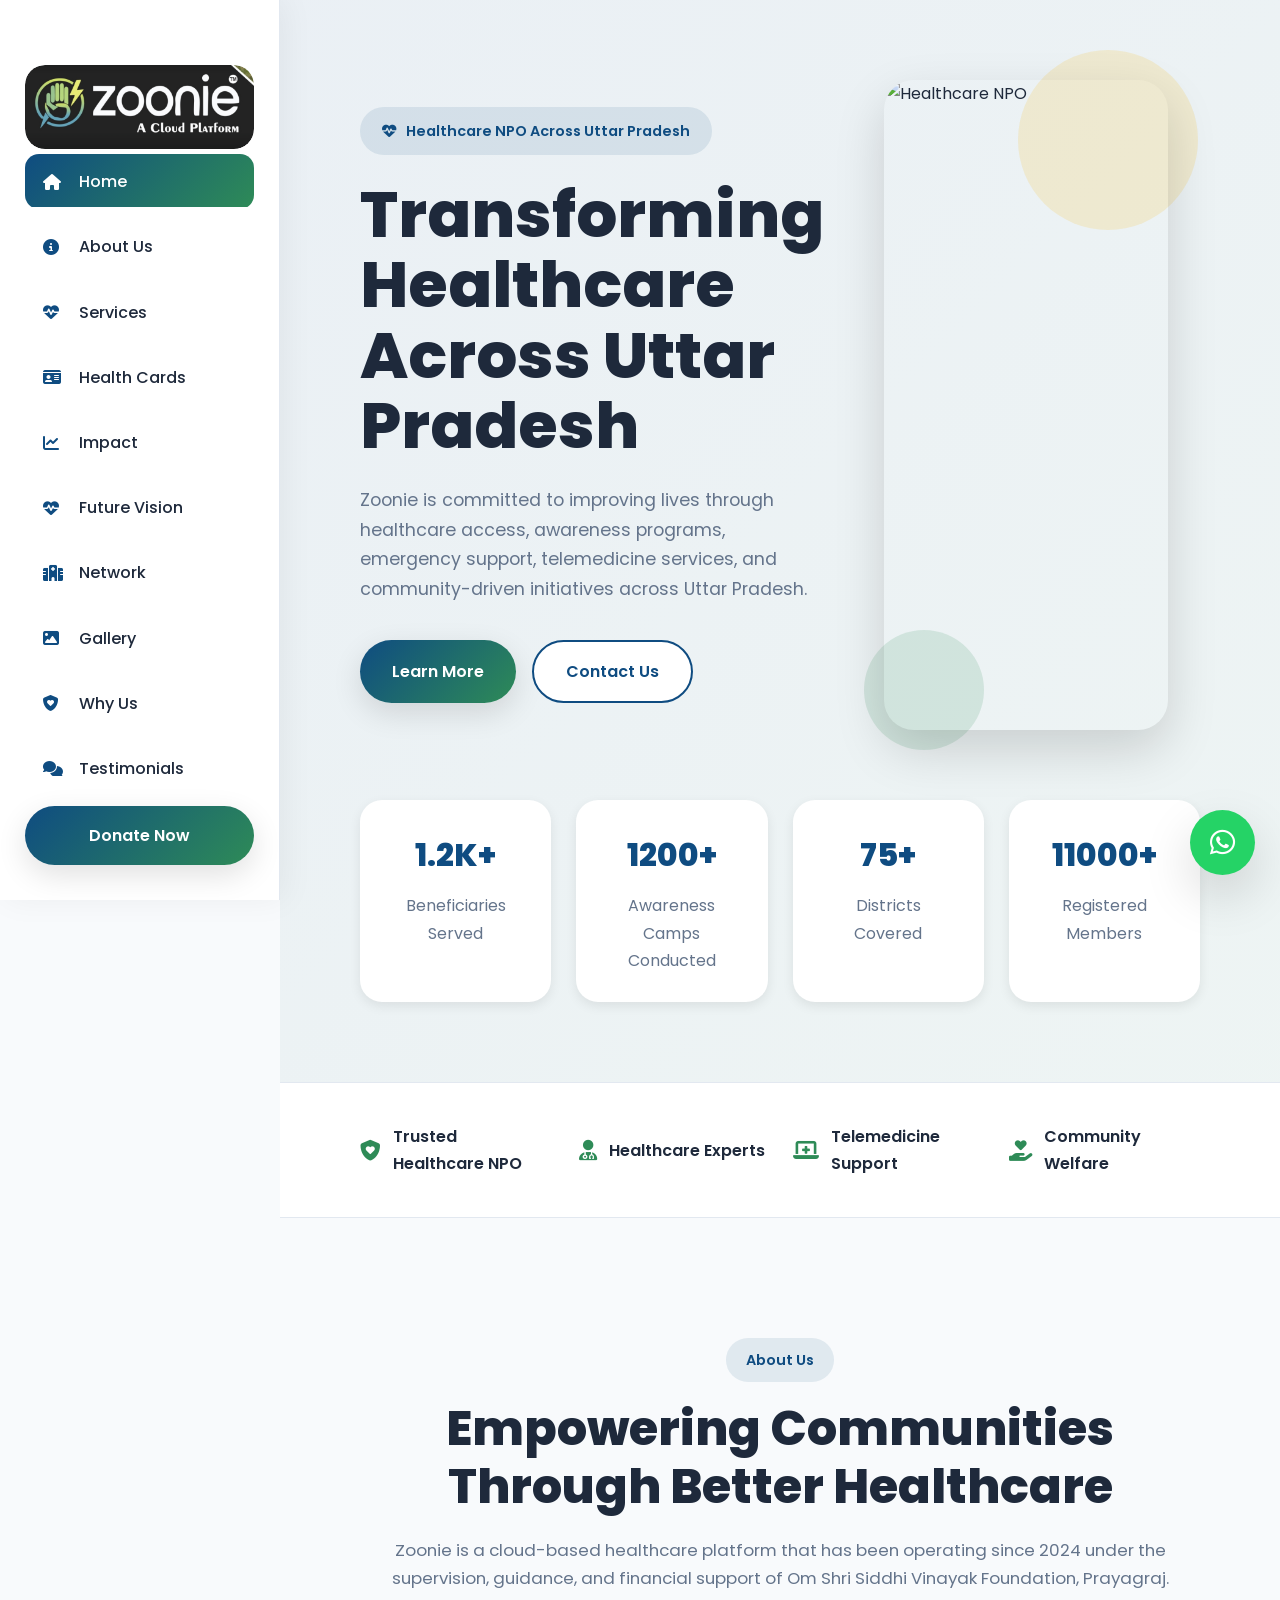
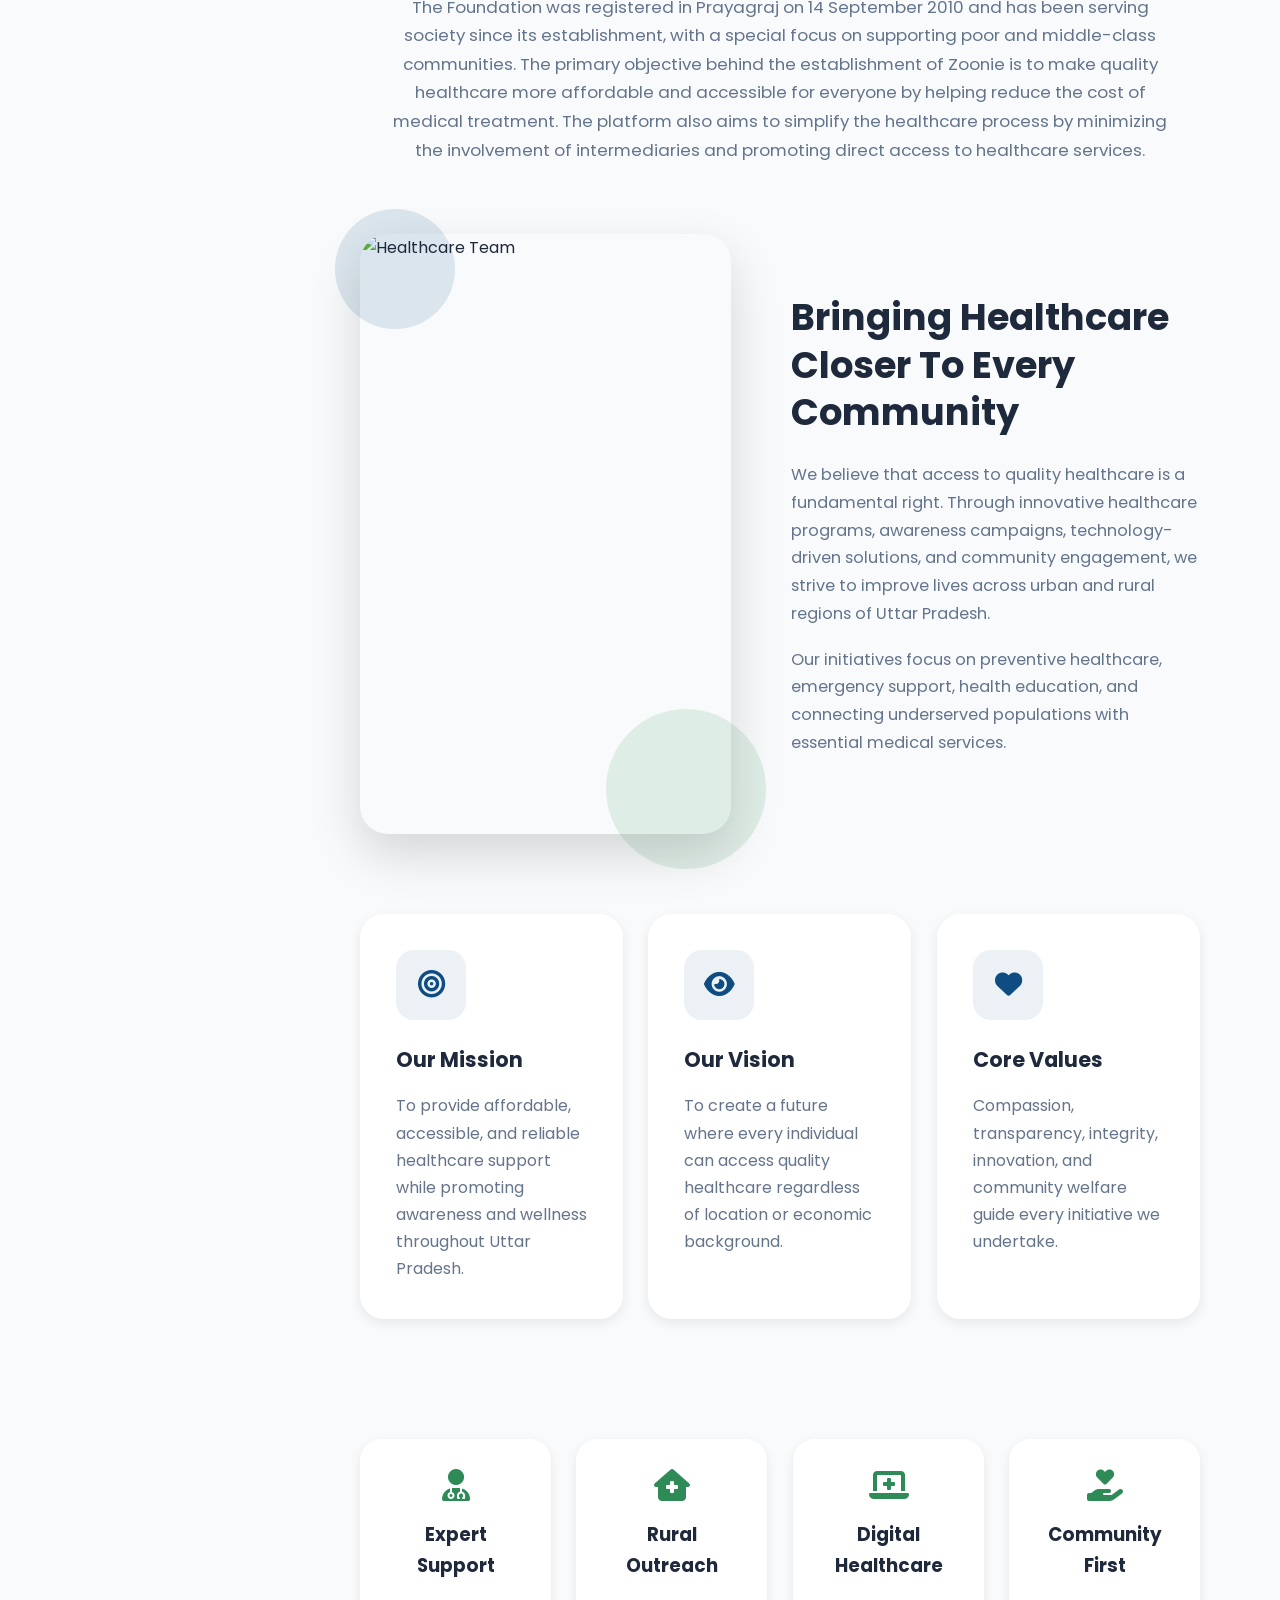
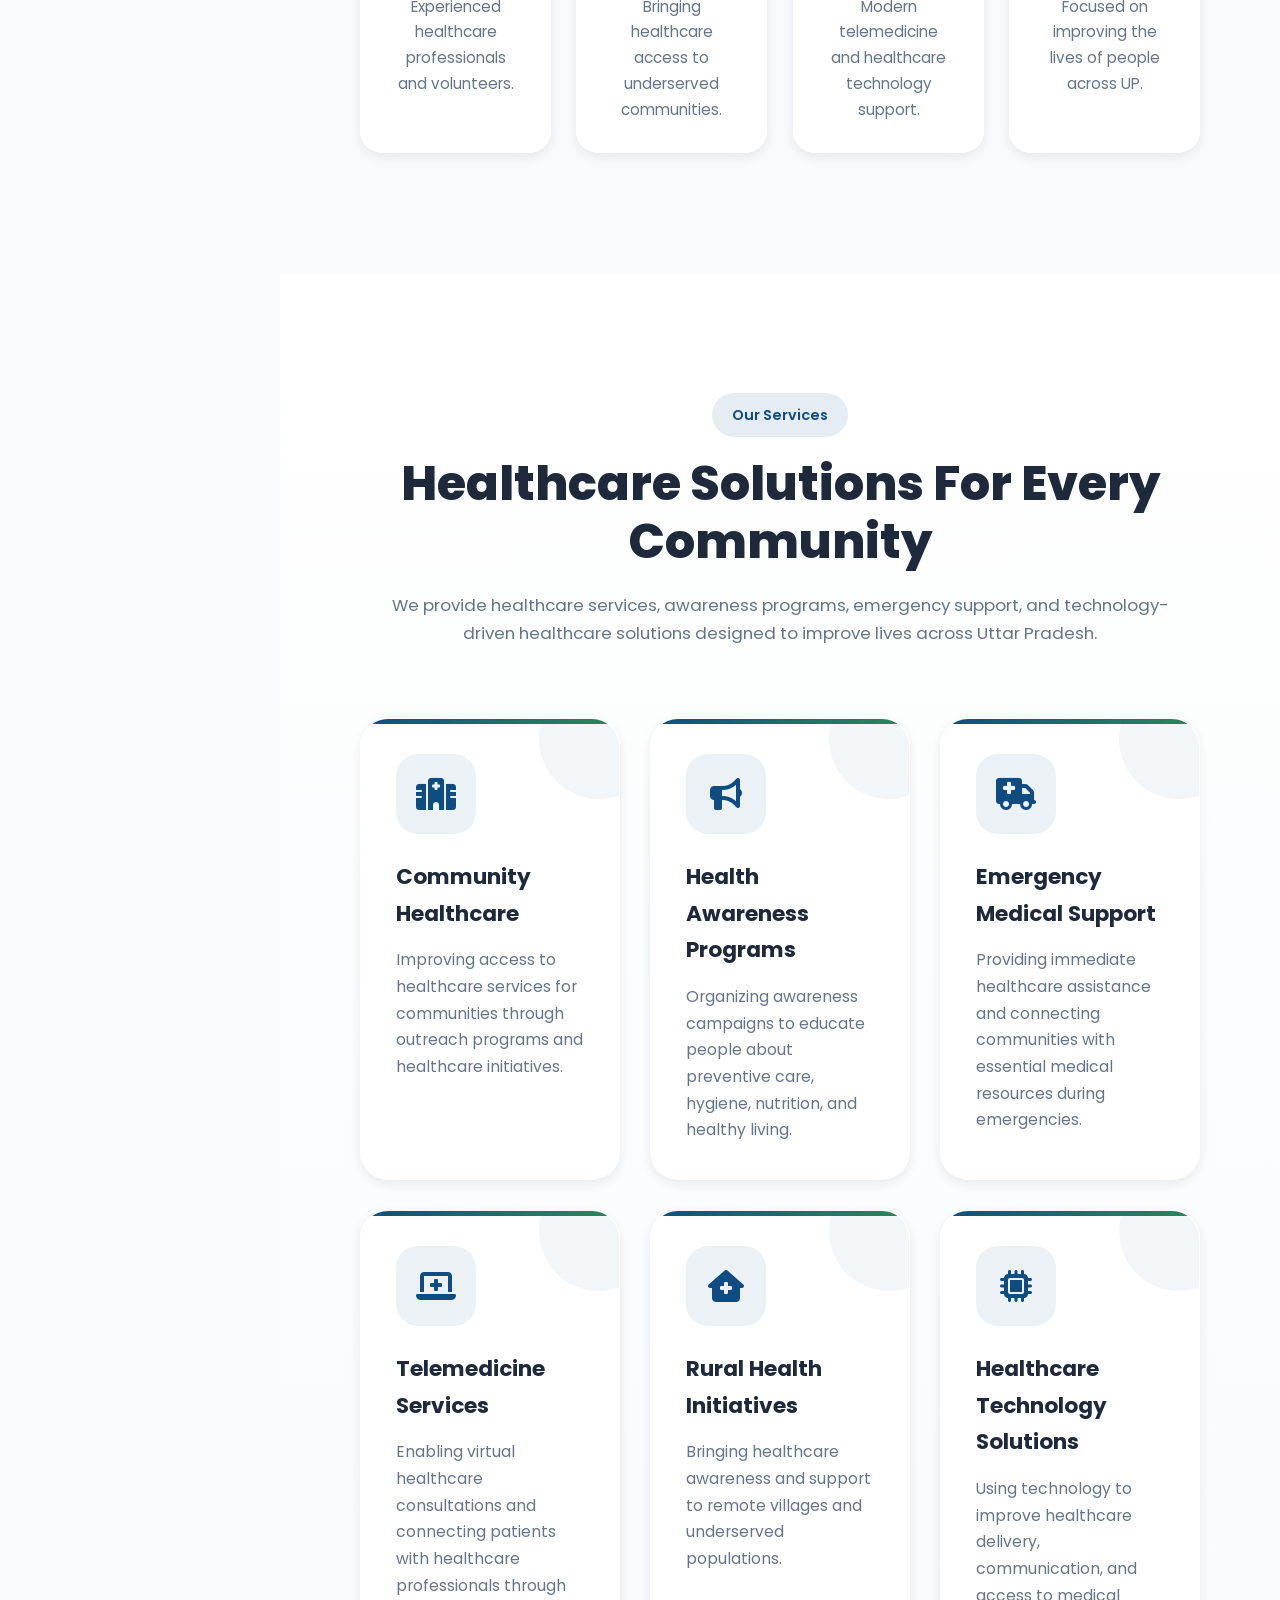
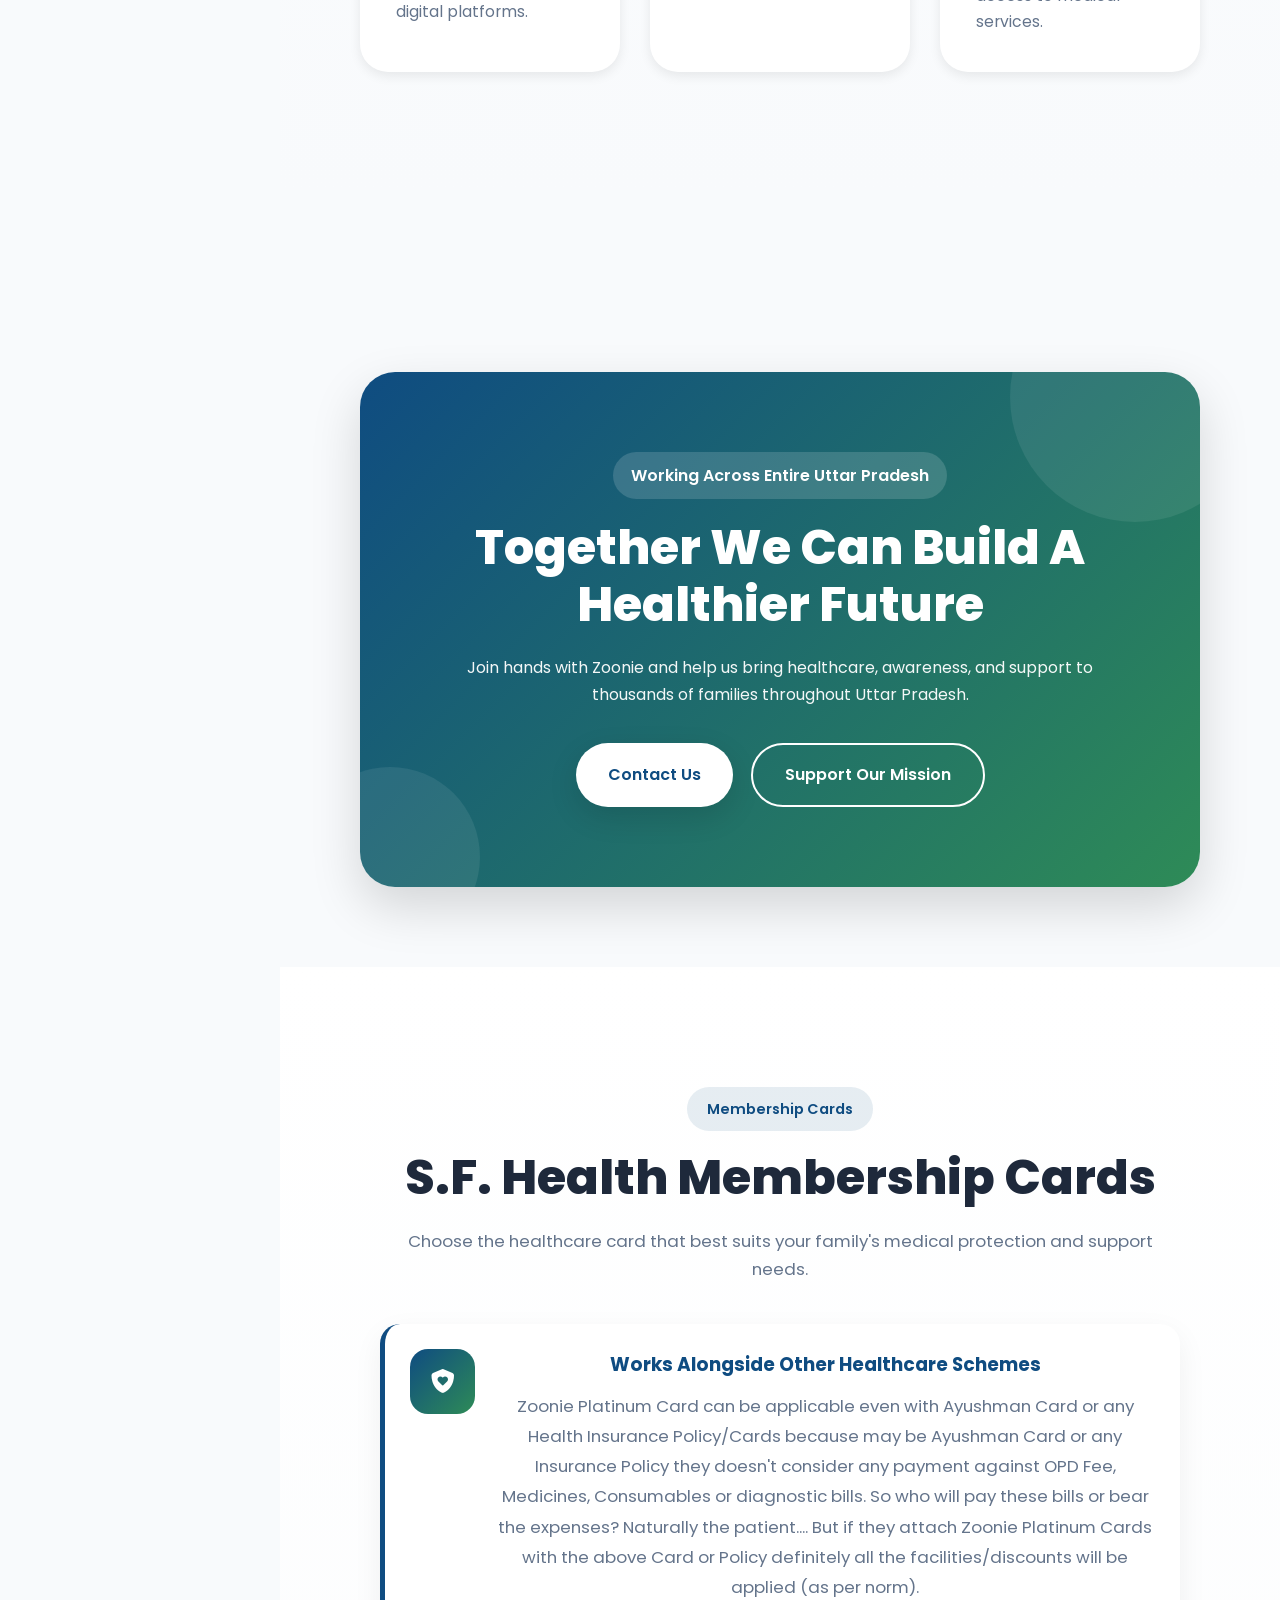
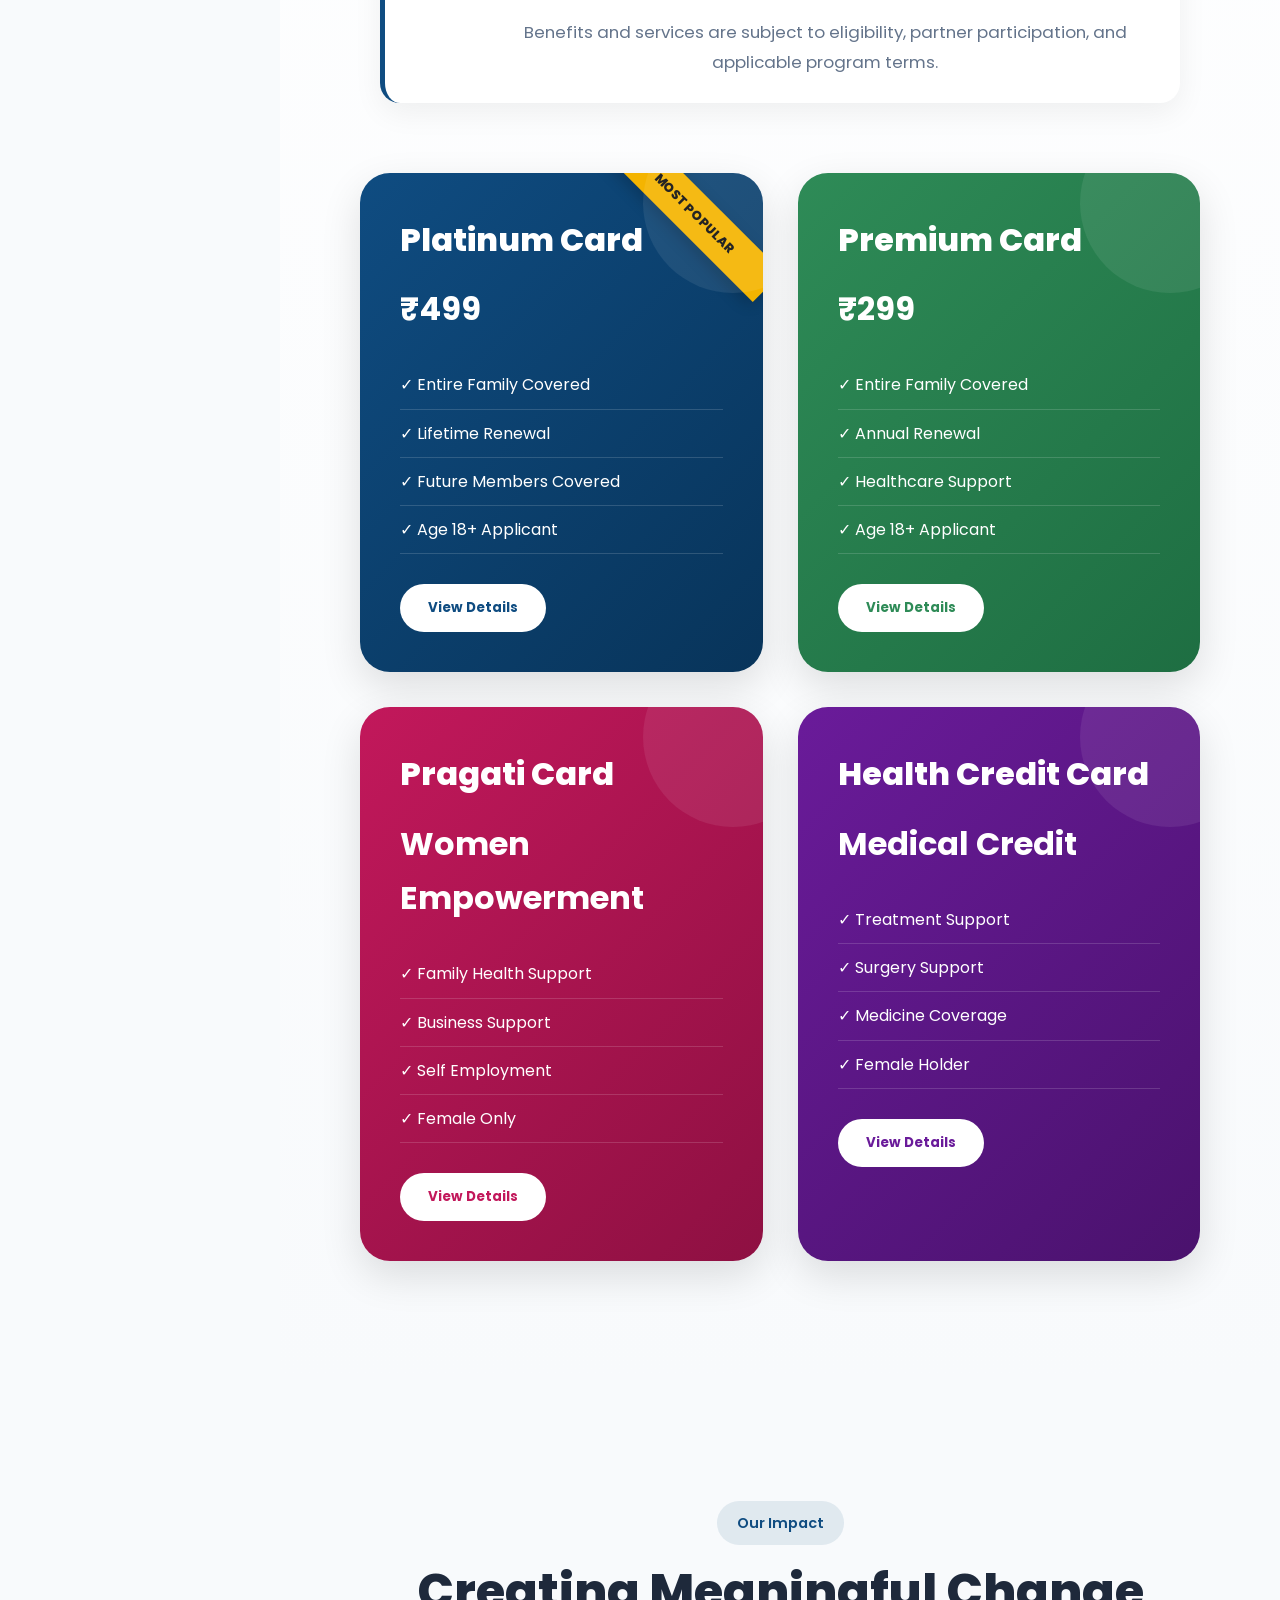
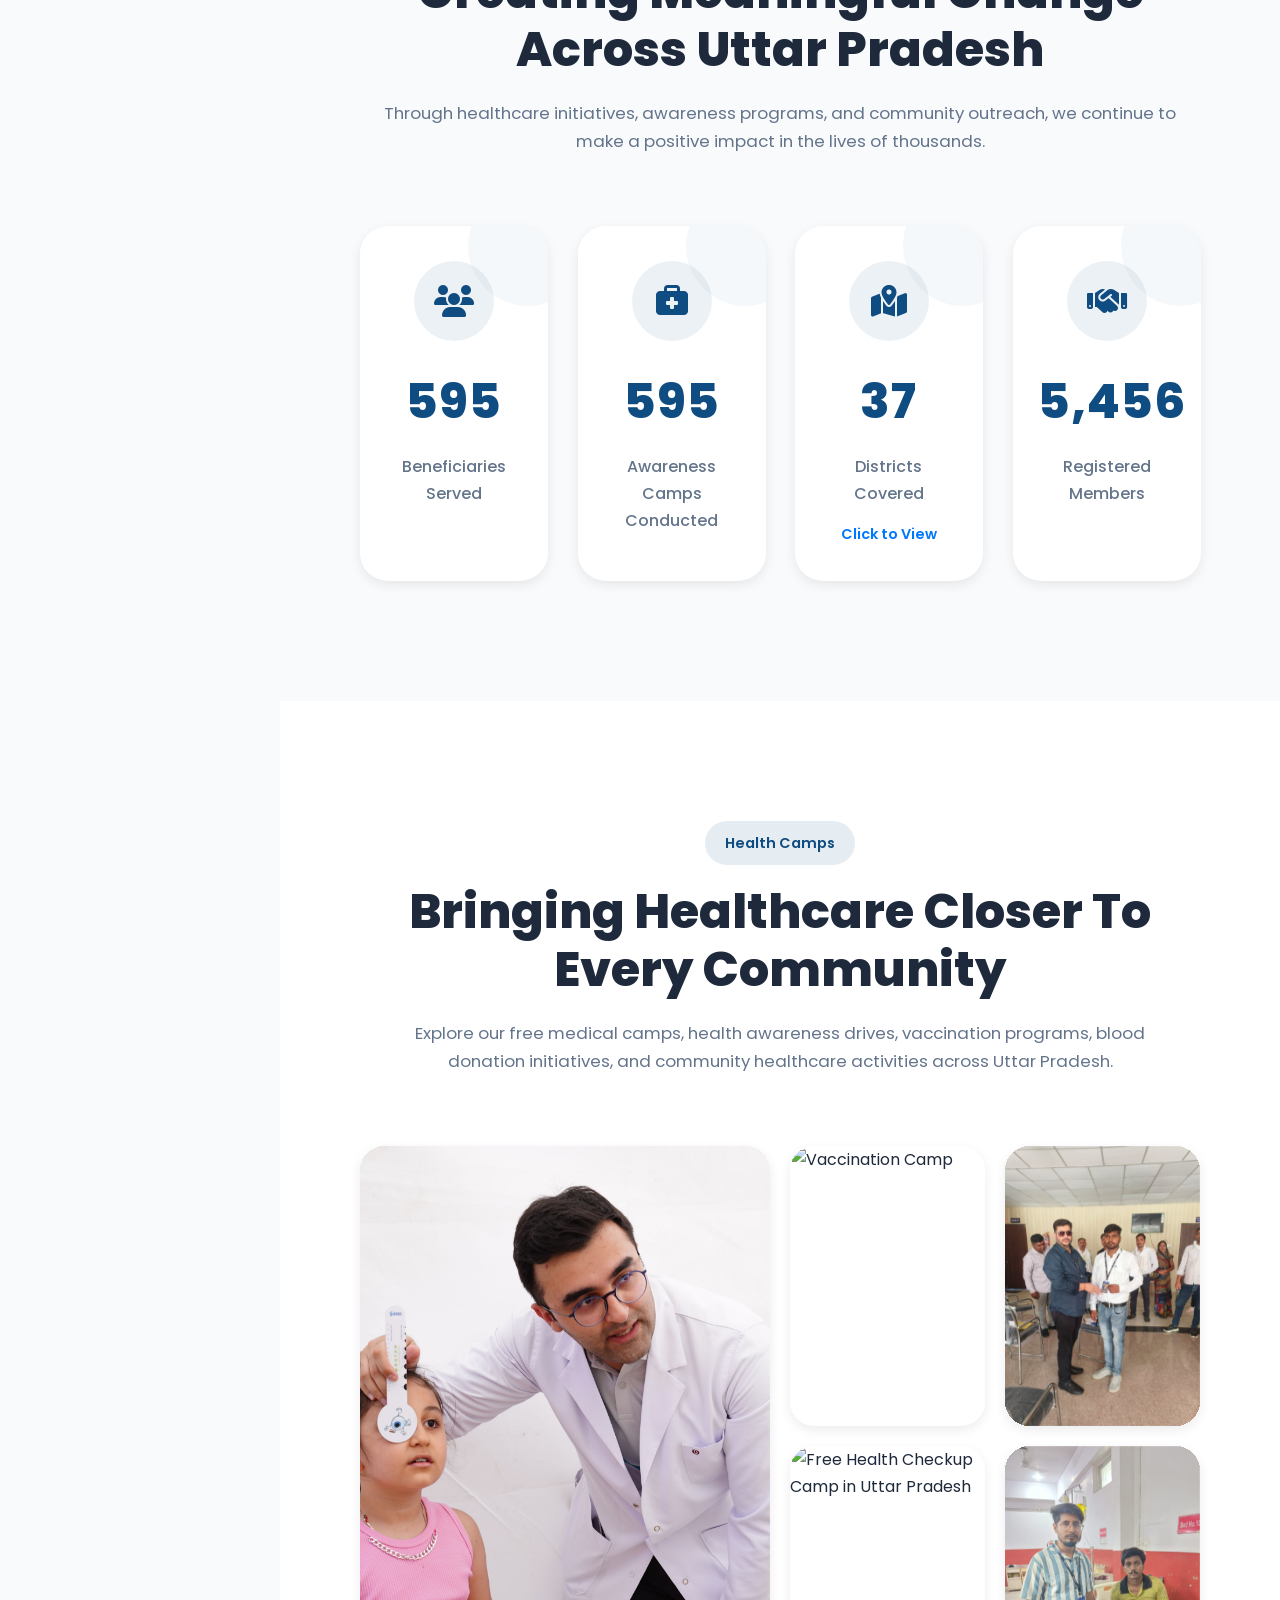
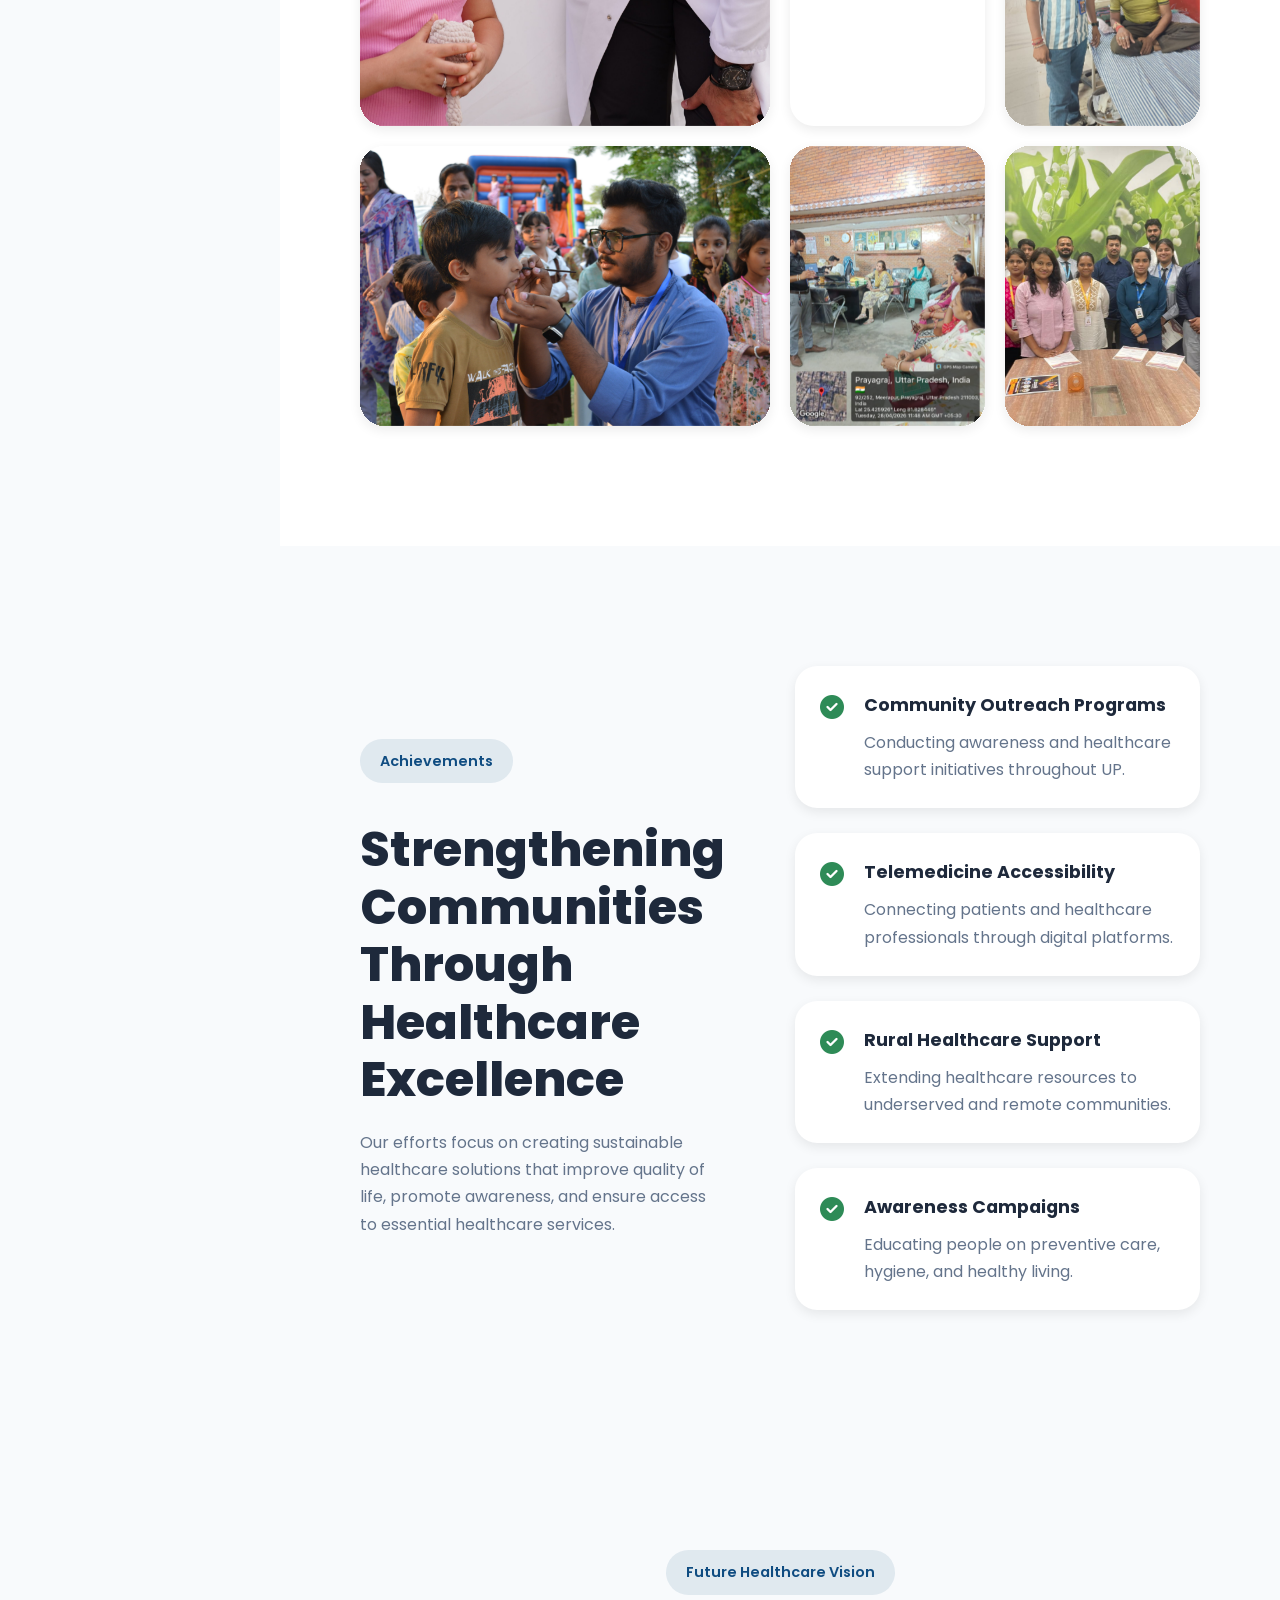
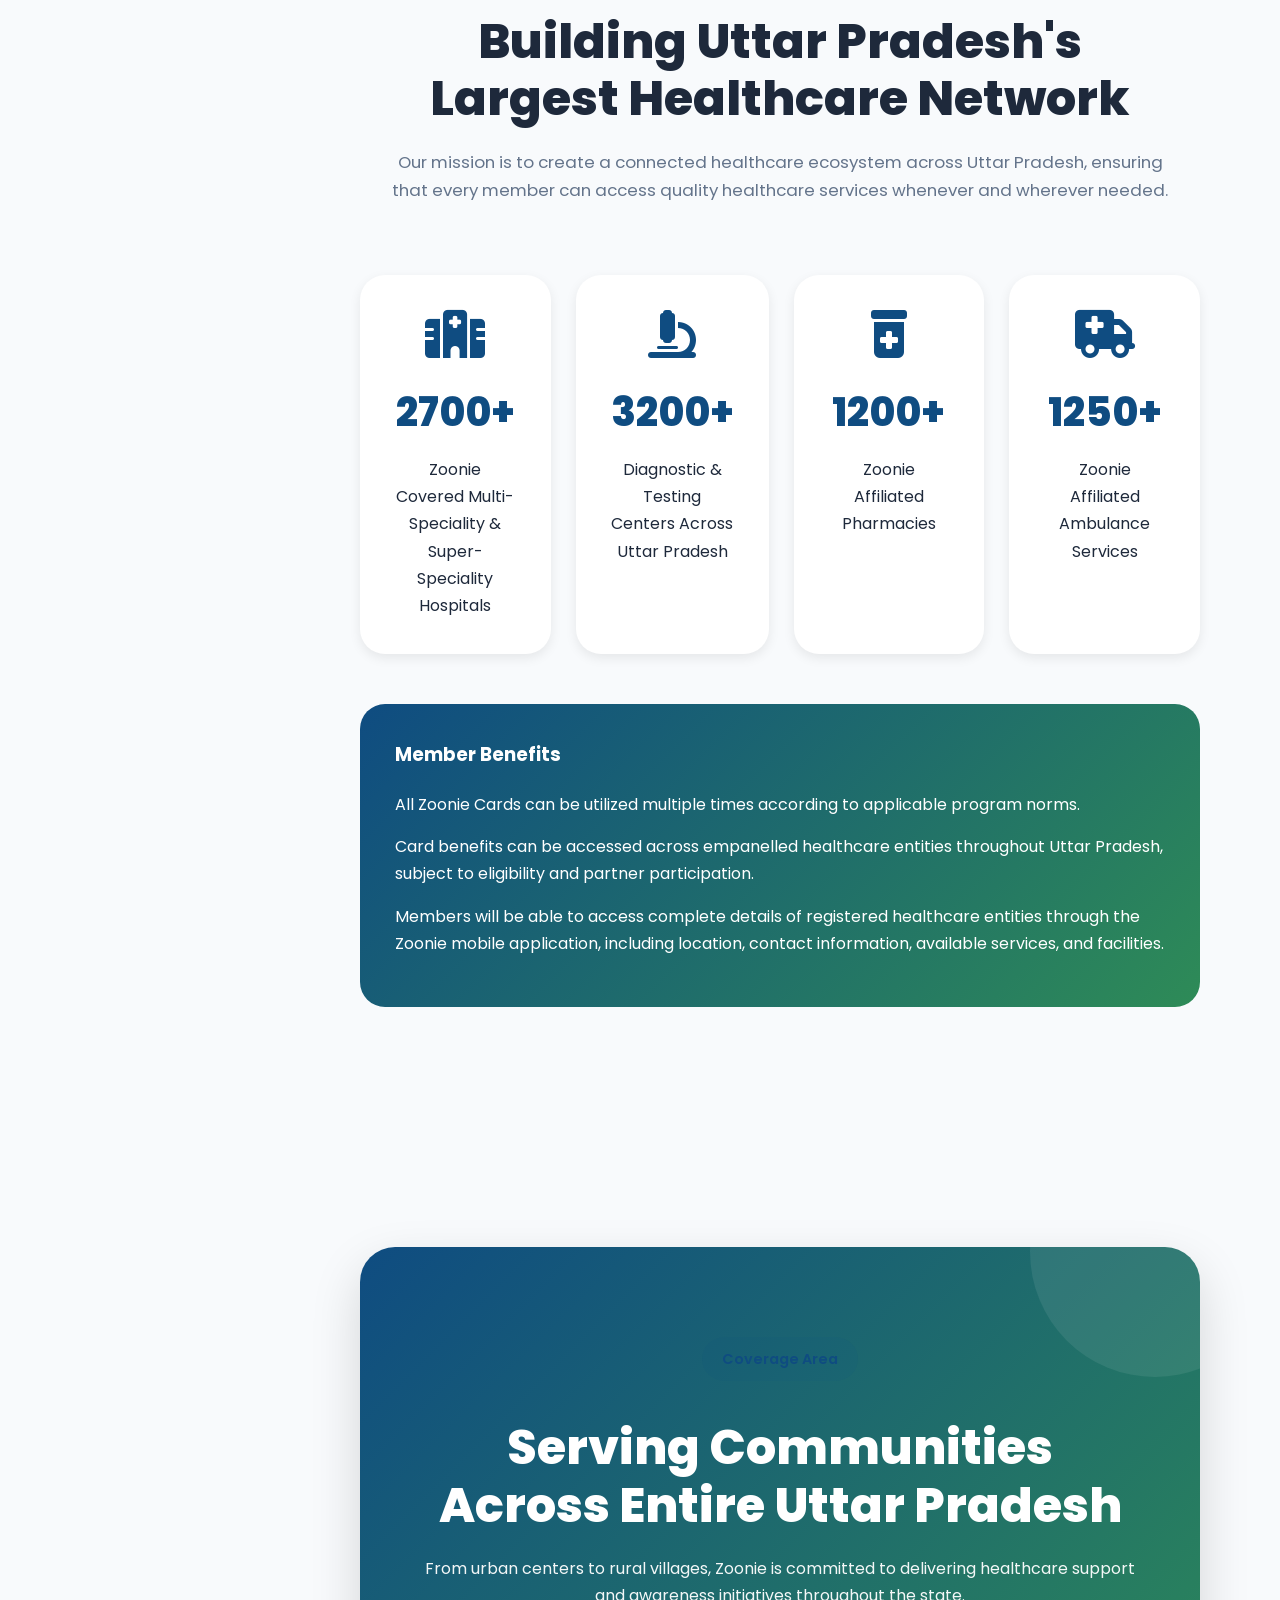
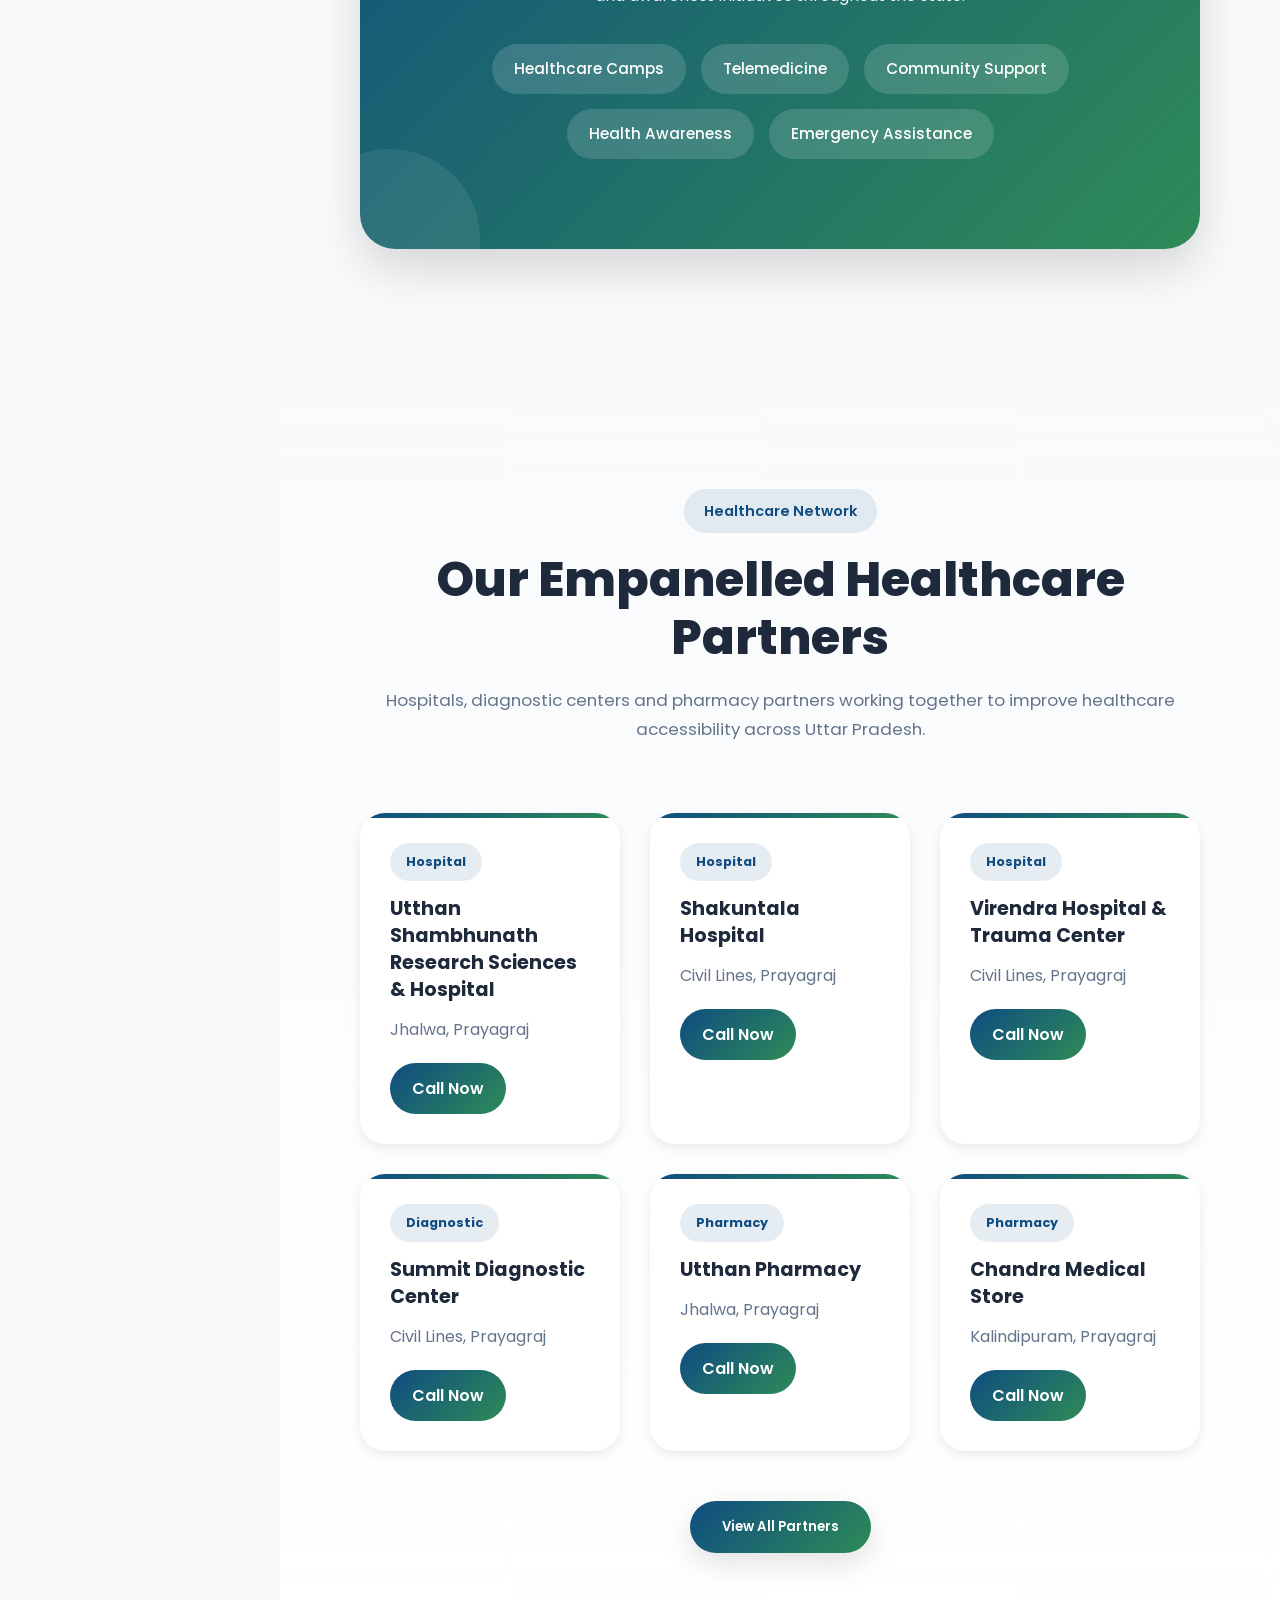
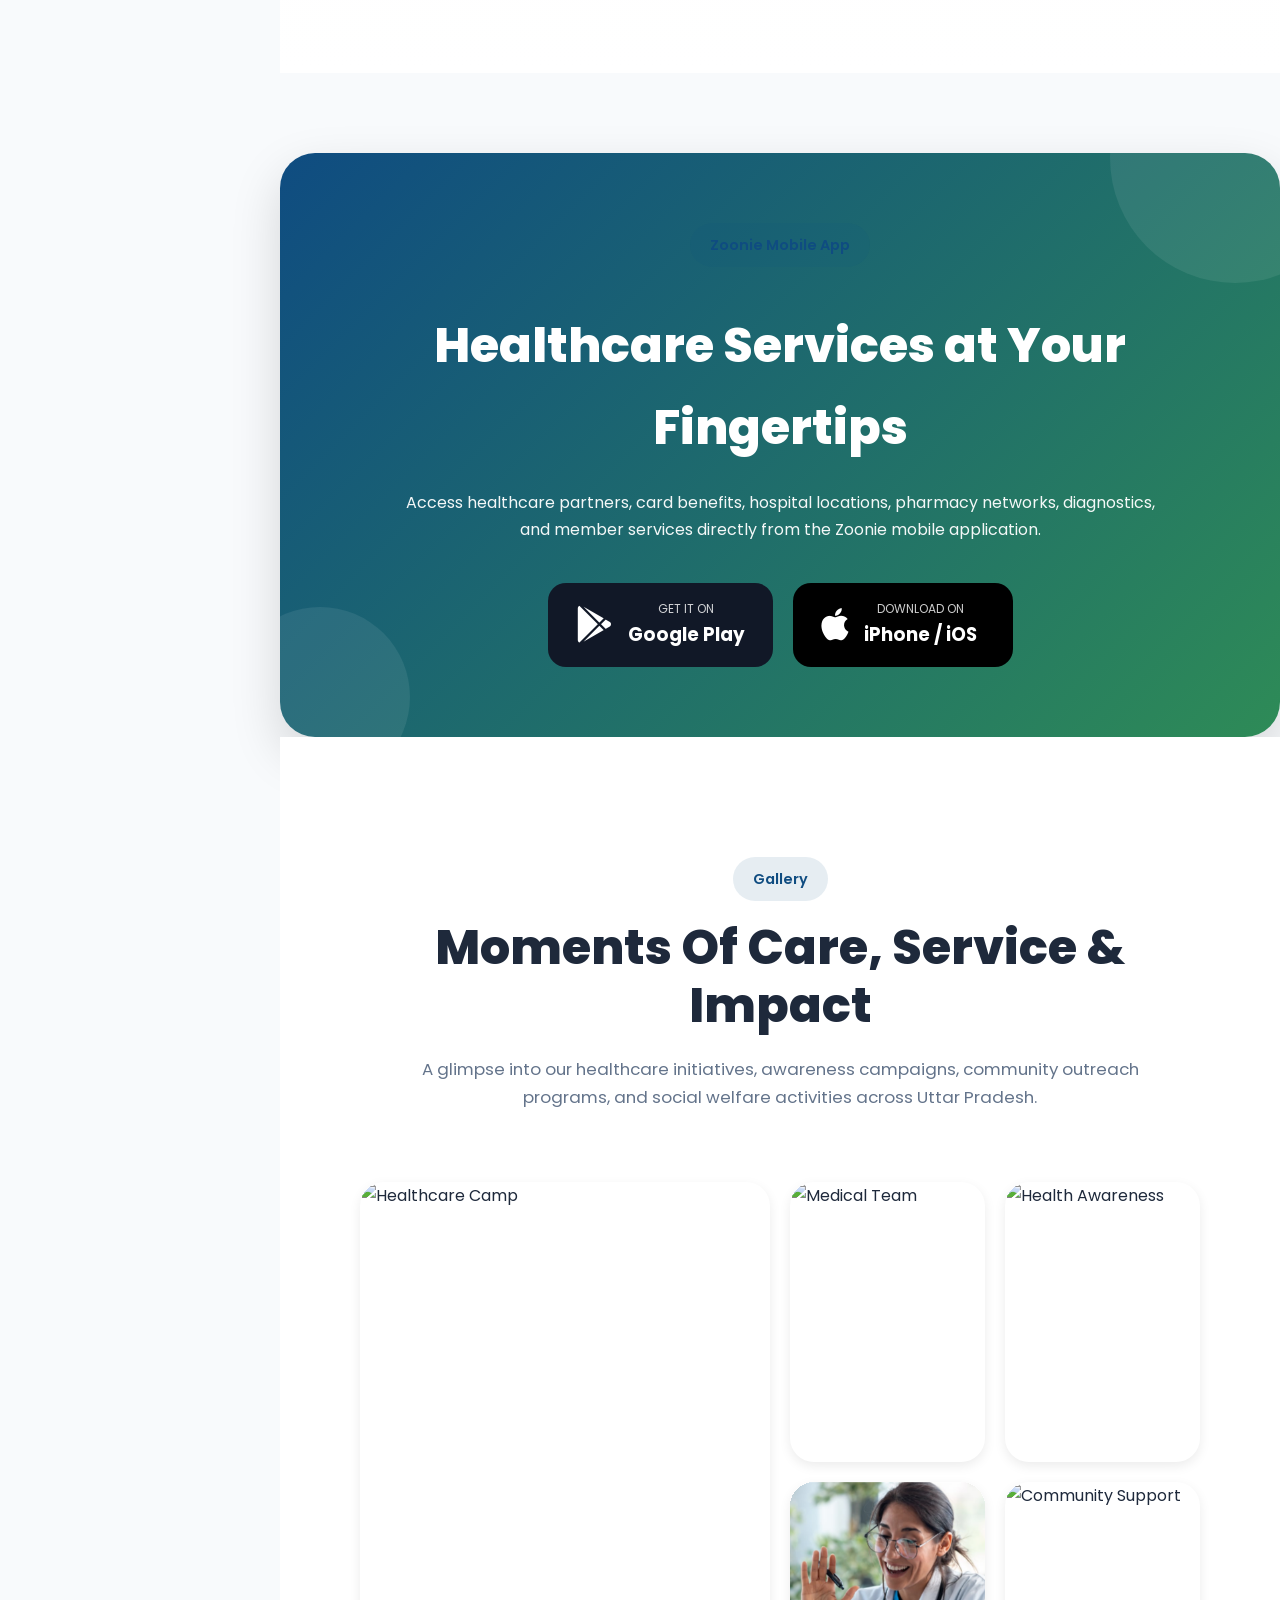
==== commit 24c2b7fb: "comment pic" ====
--- a/index.html
+++ b/index.html
@@ -2050,14 +2050,14 @@
 
         <!-- Gallery Item 14 -->
 
-        <div class="gallery-item hidden-gallery">
+        <!-- <div class="gallery-item hidden-gallery">
 
             <img
                 src="assets/img14.jpeg"
                 alt="Zoonie Gallery Image 14"
                 loading="lazy">
 
-        </div>
+        </div> -->
 
         <!-- Gallery Item 15 -->
 
@@ -2192,14 +2192,14 @@
 
         <!-- Gallery Item 27 -->
 
-        <div class="gallery-item hidden-gallery">
+        <!-- <div class="gallery-item hidden-gallery">
 
             <img
                 src="assets/img27.jpeg"
                 alt="Zoonie Gallery Image 27"
                 loading="lazy">
 
-        </div>
+        </div> -->
 
         <!-- Gallery Item 28 -->
 
@@ -2345,14 +2345,14 @@
 
         <!-- Gallery Item 41 -->
 
-        <div class="gallery-item hidden-gallery">
+        <!-- <div class="gallery-item hidden-gallery">
 
             <img
                 src="assets/img41.jpeg"
                 alt="Zoonie Gallery Image 41"
                 loading="lazy">
 
-        </div>
+        </div> -->
 
         <!-- Gallery Item 42 -->
 
@@ -2422,14 +2422,14 @@
 
         <!-- Gallery Item 48 -->
 
-        <div class="gallery-item hidden-gallery">
+        <!-- <div class="gallery-item hidden-gallery">
 
             <img
                 src="assets/img48.jpeg"
                 alt="Zoonie Gallery Image 48"
                 loading="lazy">
 
-        </div>
+        </div> -->
                 <!-- Gallery Item 49 -->
 
     
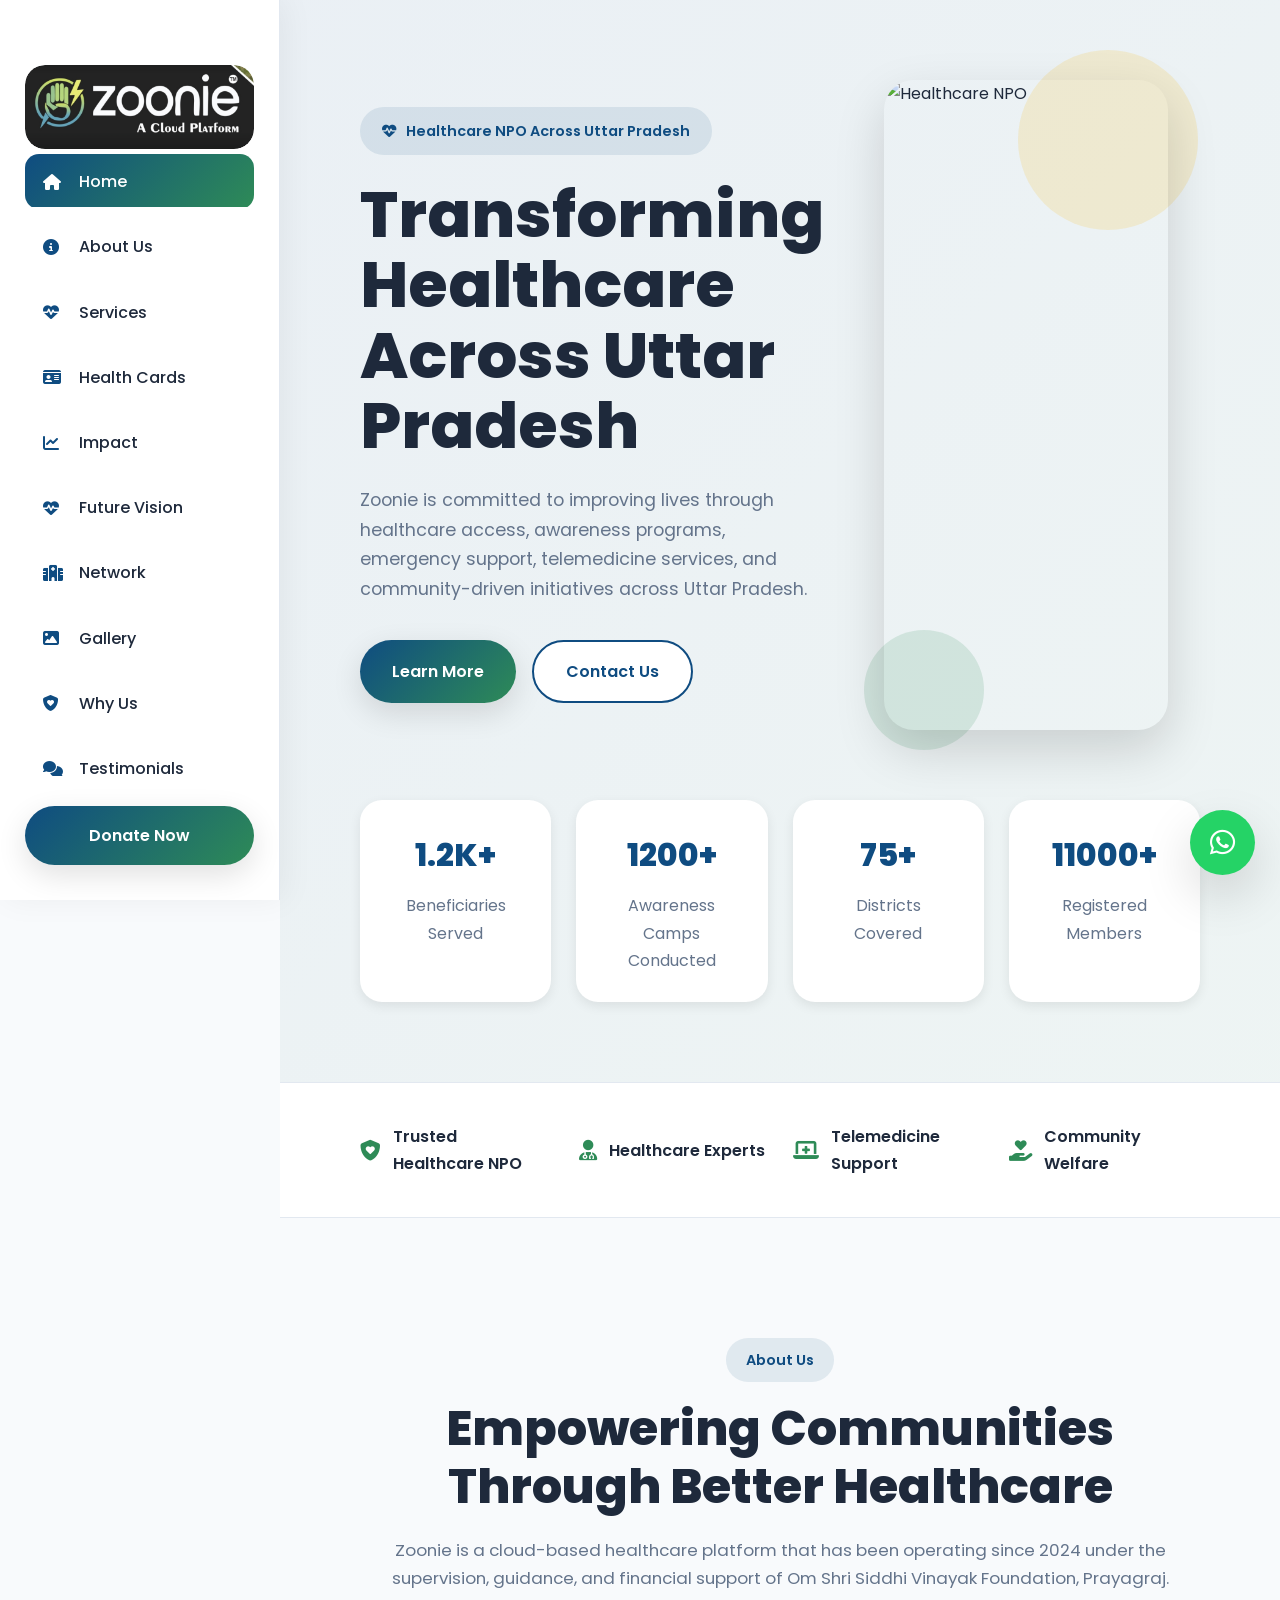
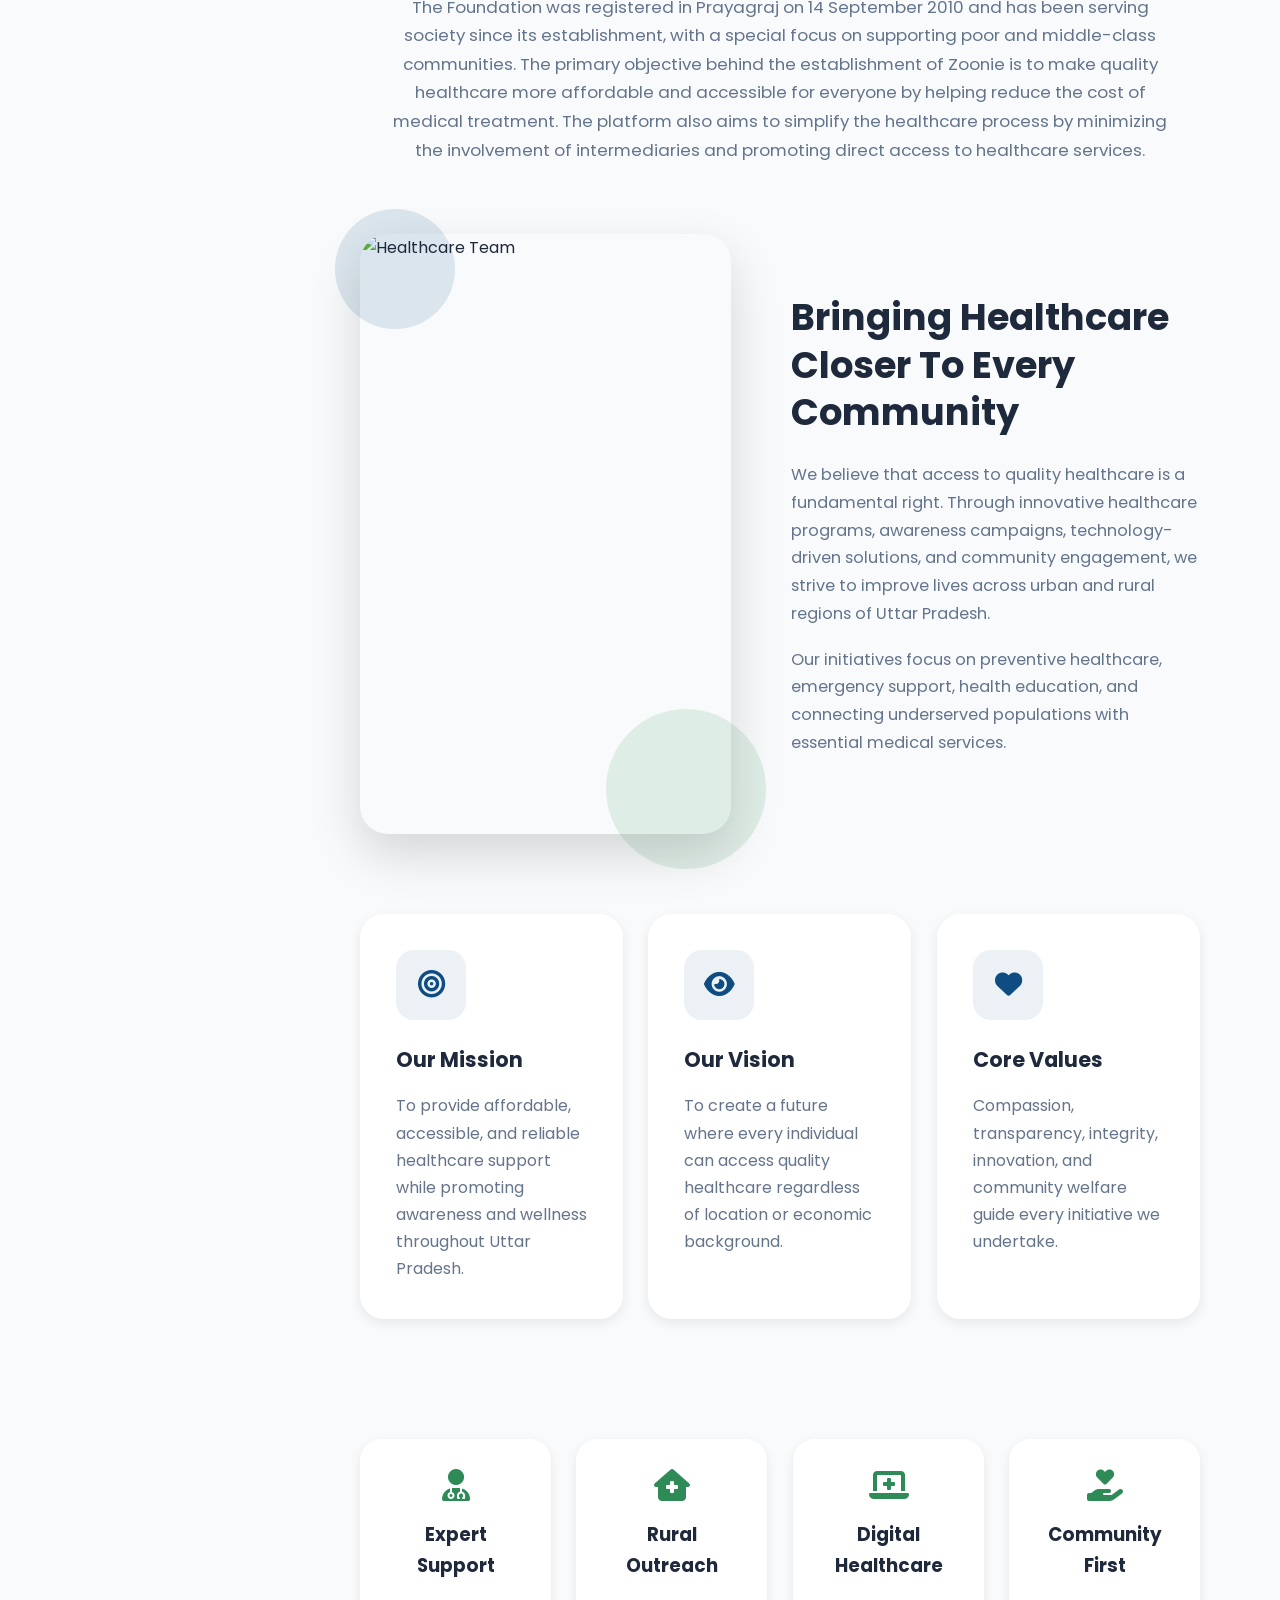
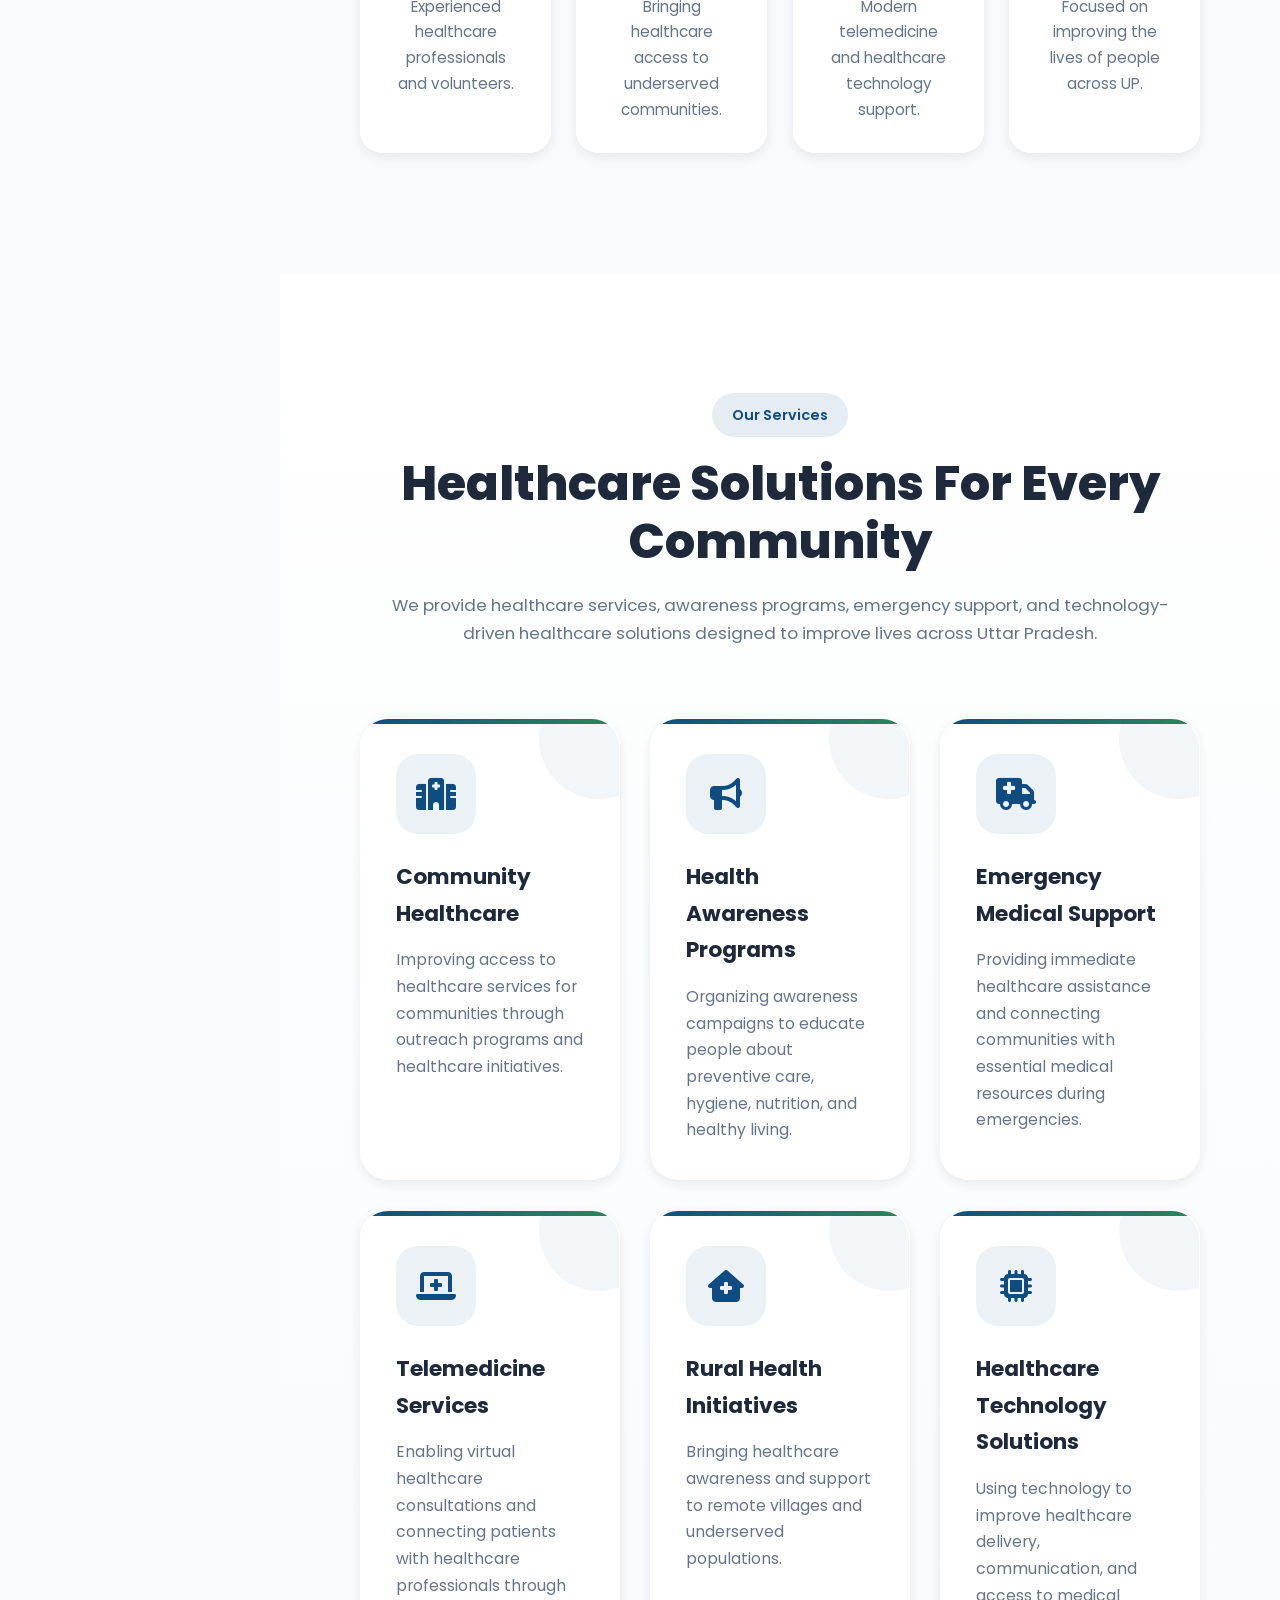
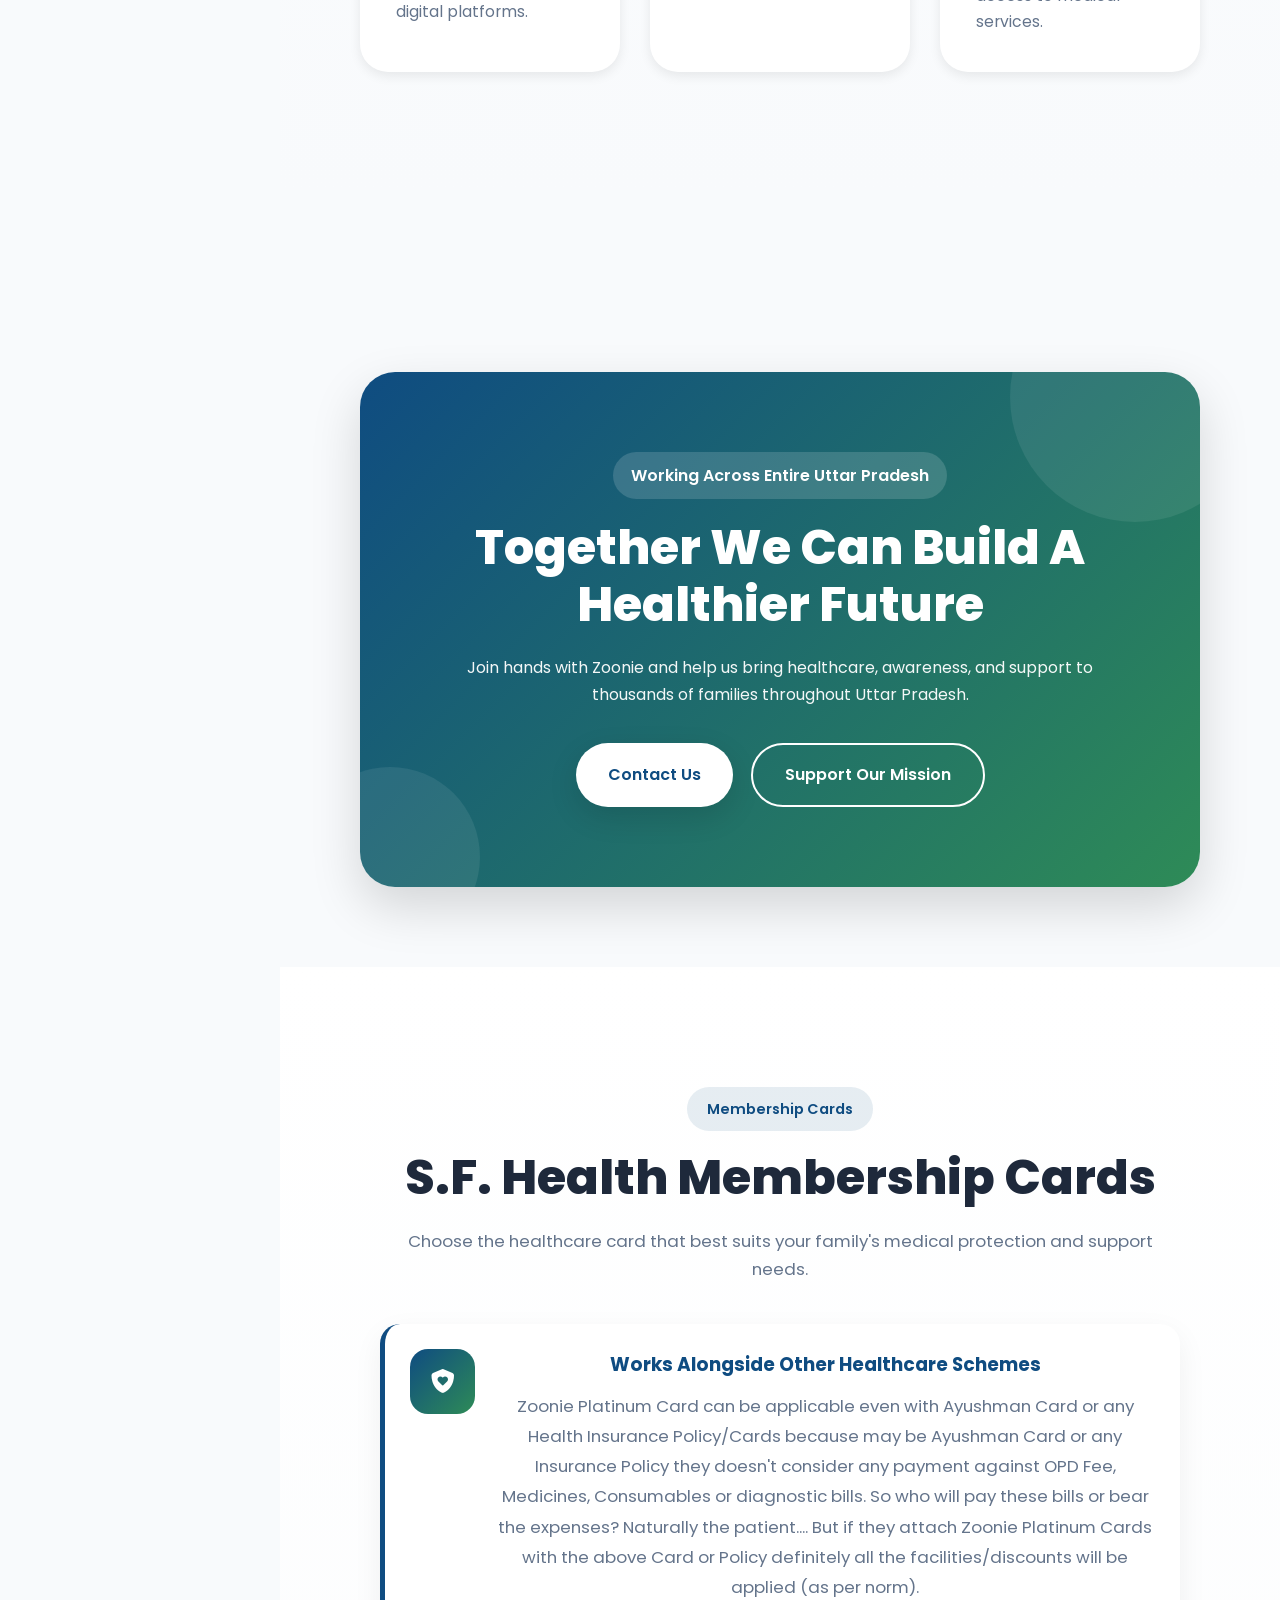
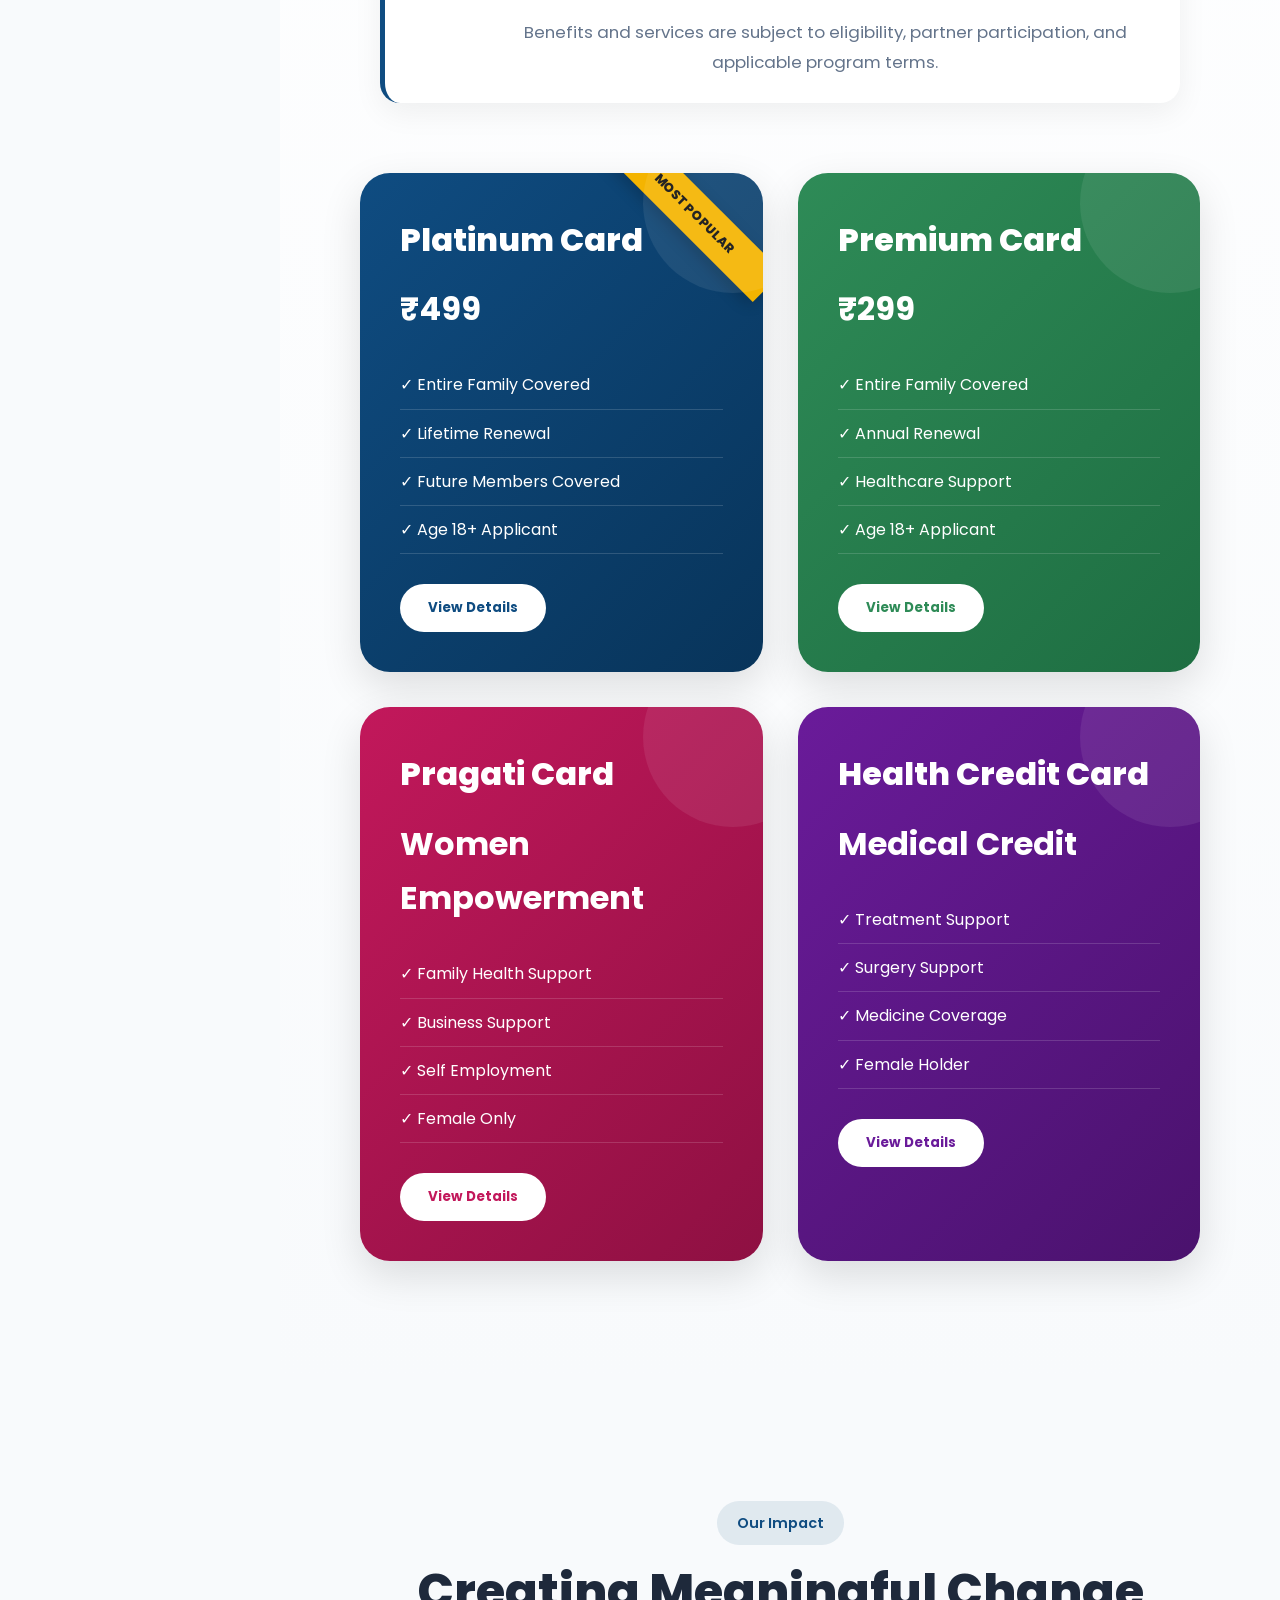
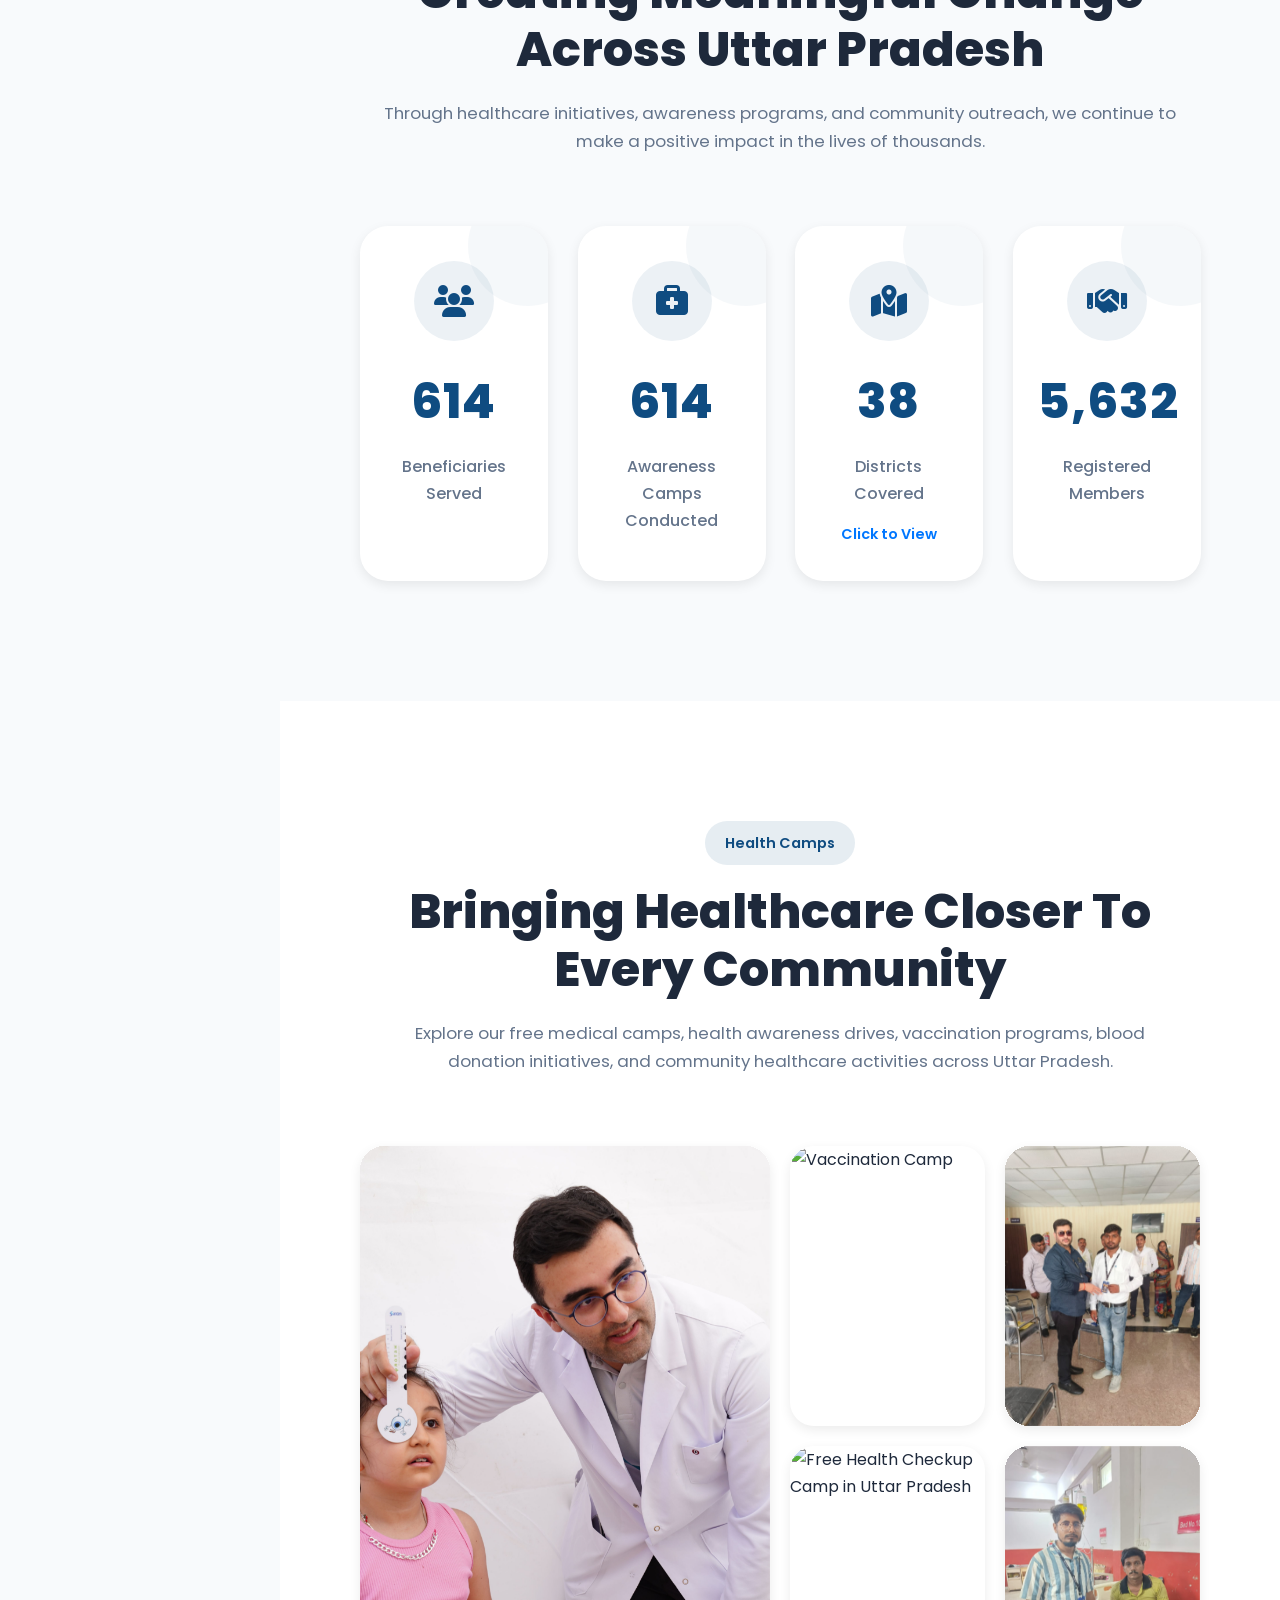
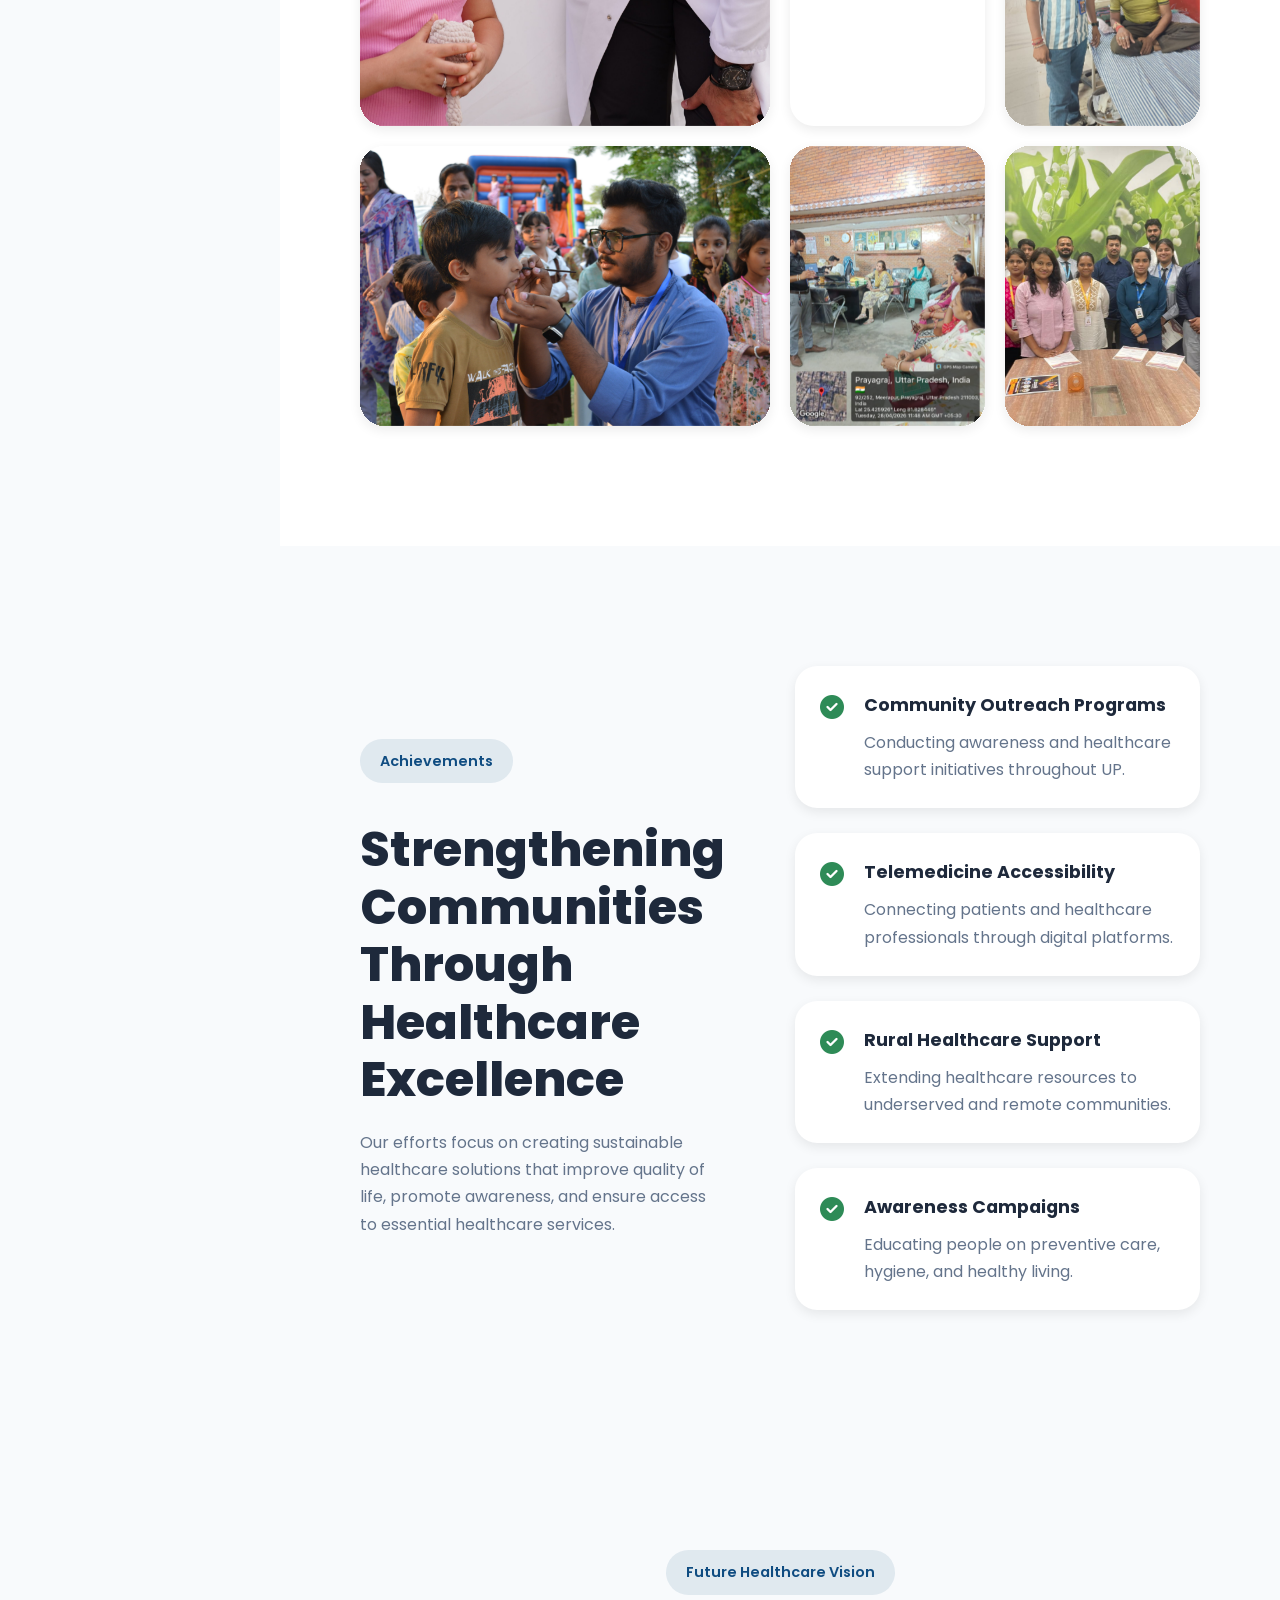
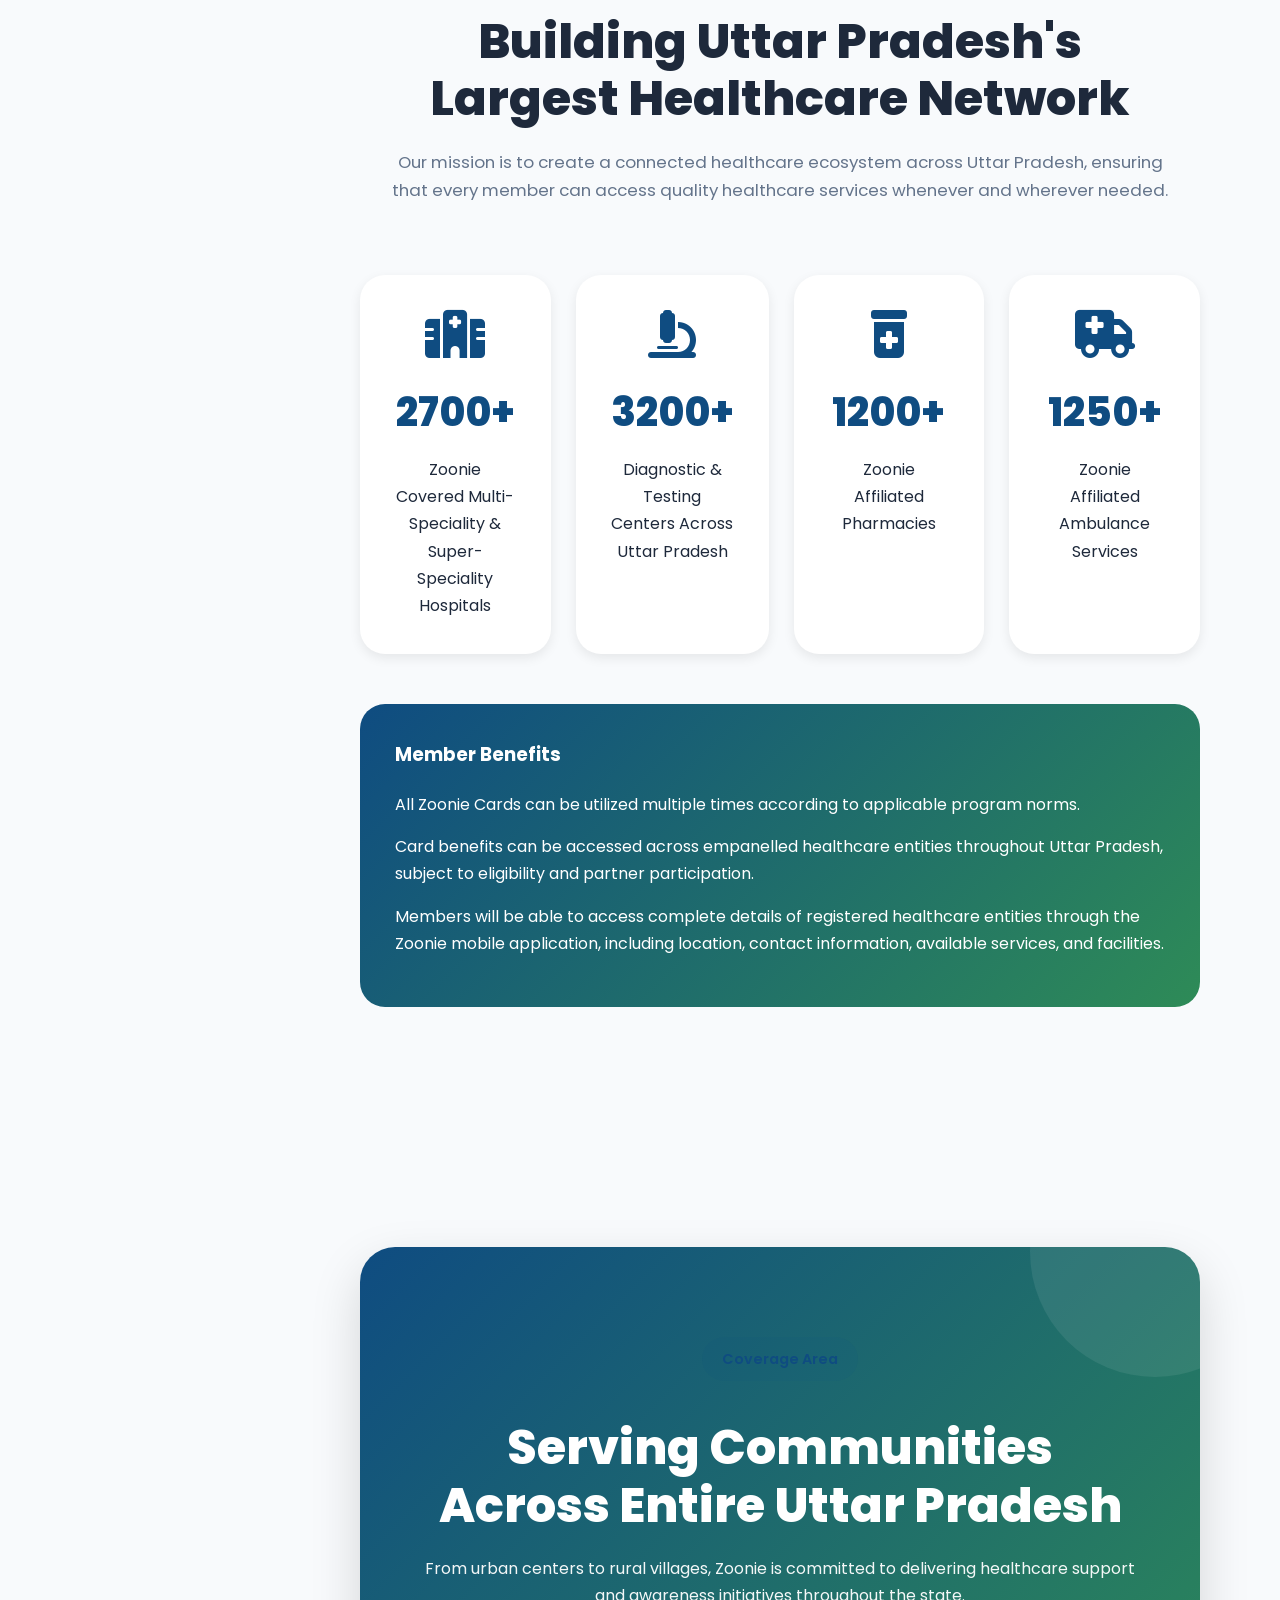
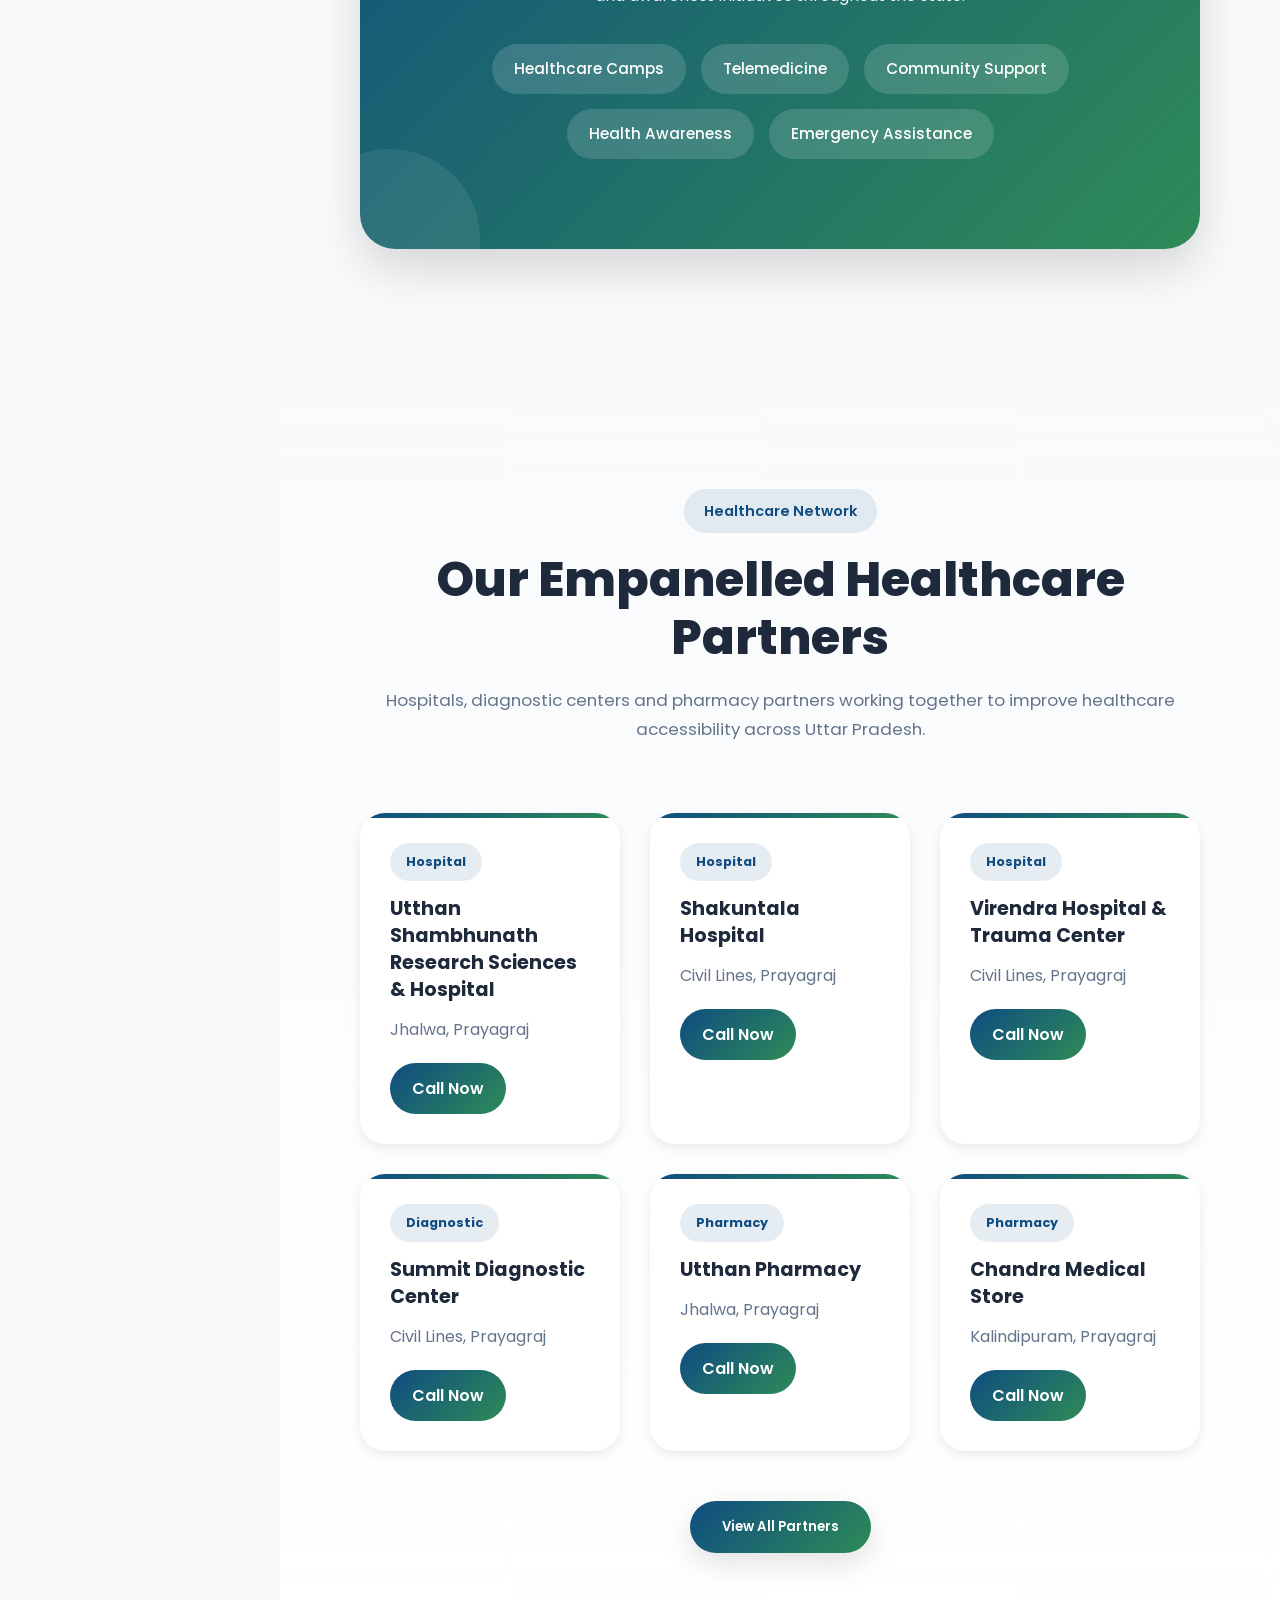
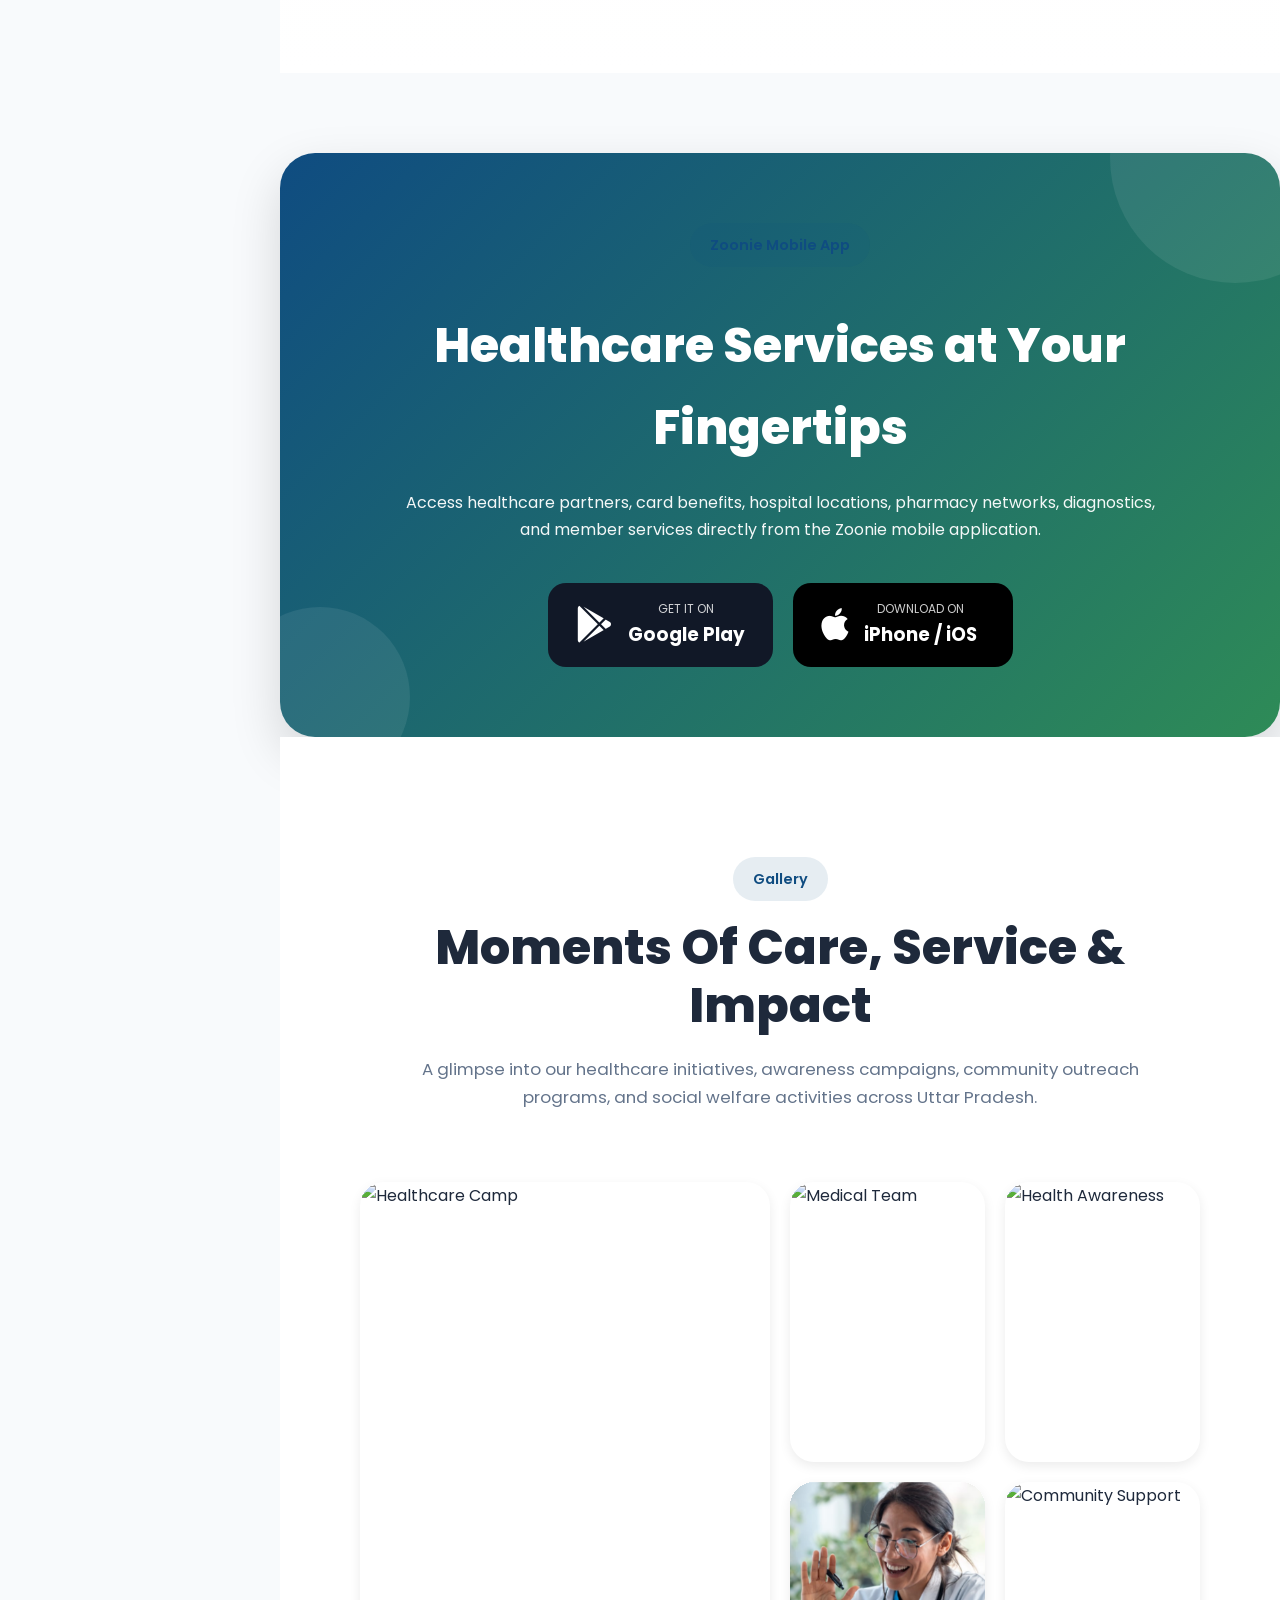
==== commit 6ea9583a: "map added" ====
--- a/index.html
+++ b/index.html
@@ -3290,7 +3290,8 @@
     
 
         <div class="map-embed">
-  <iframe
+            <iframe src="https://www.google.com/maps/embed?pb=!1m18!1m12!1m3!1d3602.1985493101465!2d81.8279905!3d25.465044799999998!2m3!1f0!2f0!3f0!3m2!1i1024!2i768!4f13.1!3m3!1m2!1s0x399acb00390c1c19%3A0x2812de914338f59c!2sThe%20Crescent!5e0!3m2!1sen!2sin!4v1782122253389!5m2!1sen!2sin" width="100%" height="450" style="border:0;" allowfullscreen="" loading="lazy" referrerpolicy="no-referrer-when-downgrade"></iframe>
+  <!-- <iframe
     src="https://maps.google.com/maps?q=25.917400,82.001000&z=15&output=embed"
     width="100%"
     height="450"
@@ -3298,7 +3299,7 @@
     allowfullscreen=""
     loading="lazy"
     referrerpolicy="no-referrer-when-downgrade">
-  </iframe>
+  </iframe> -->
 </div>
 
     
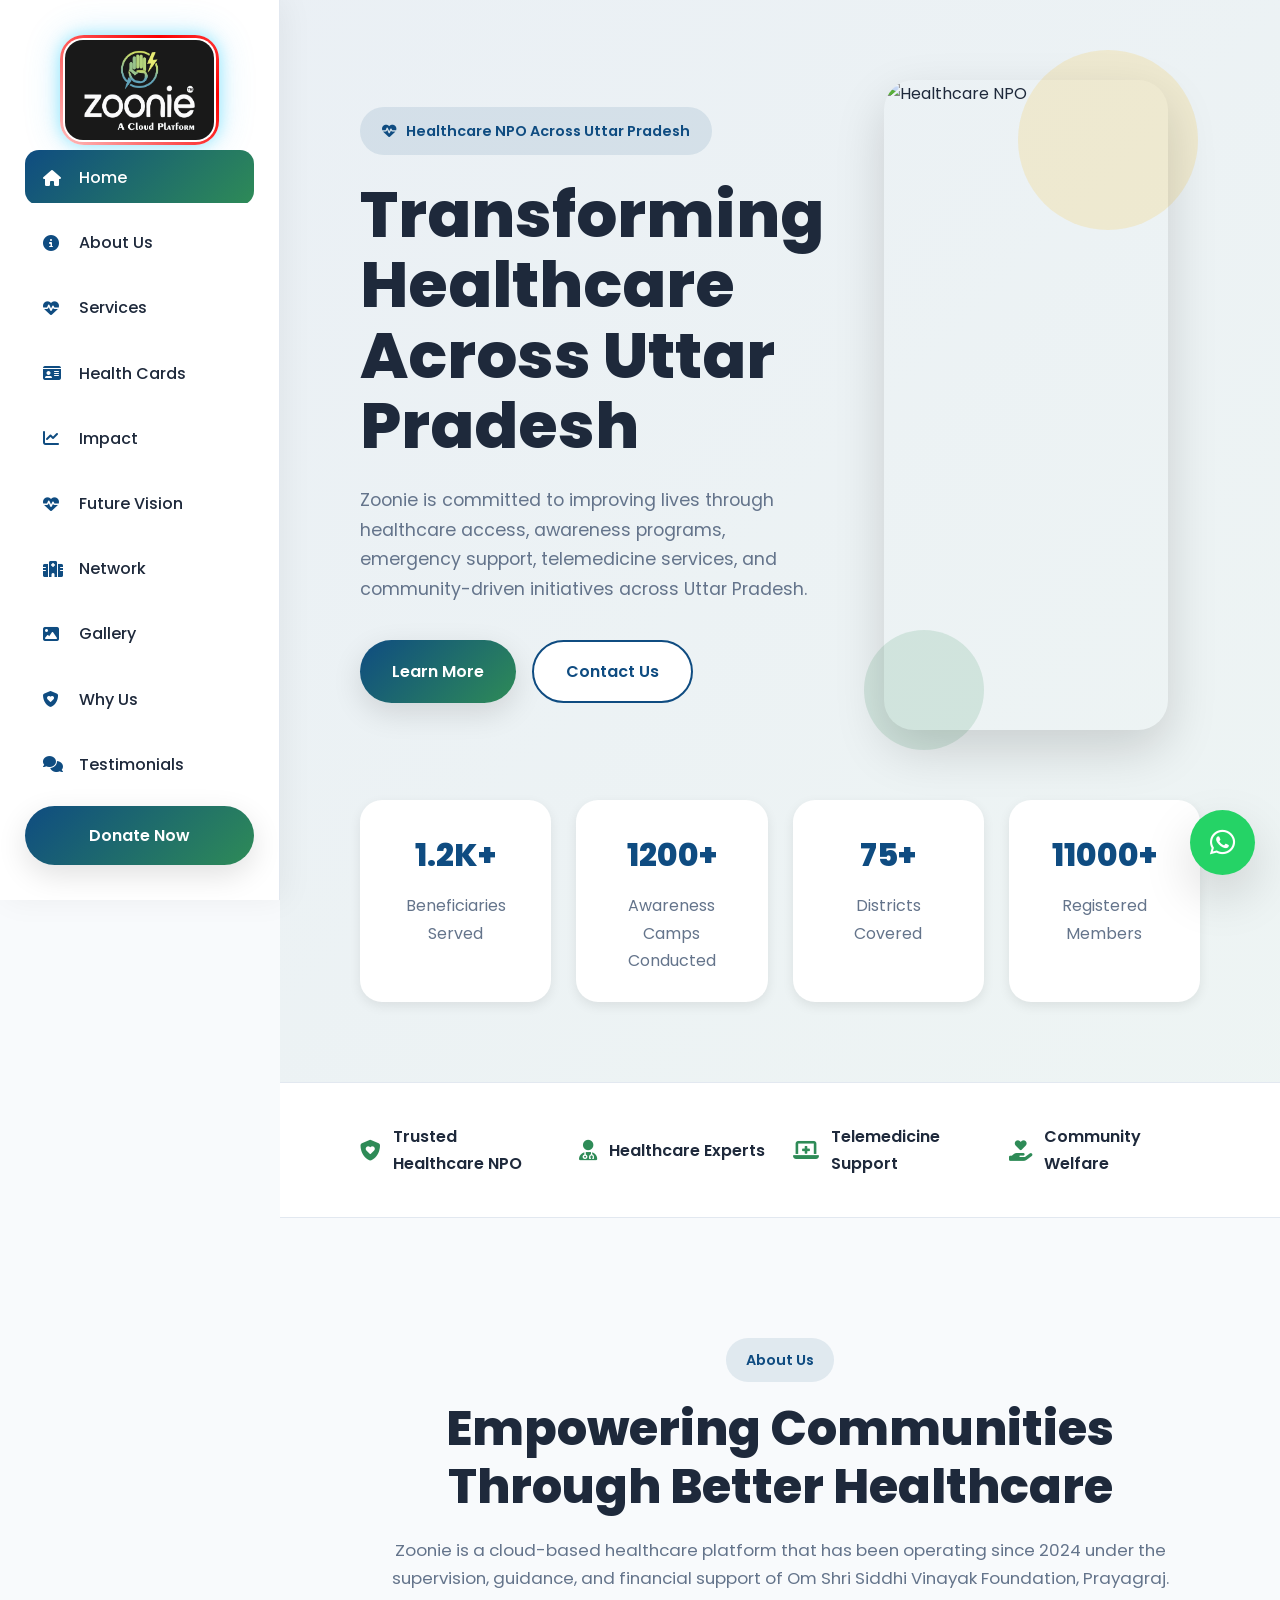
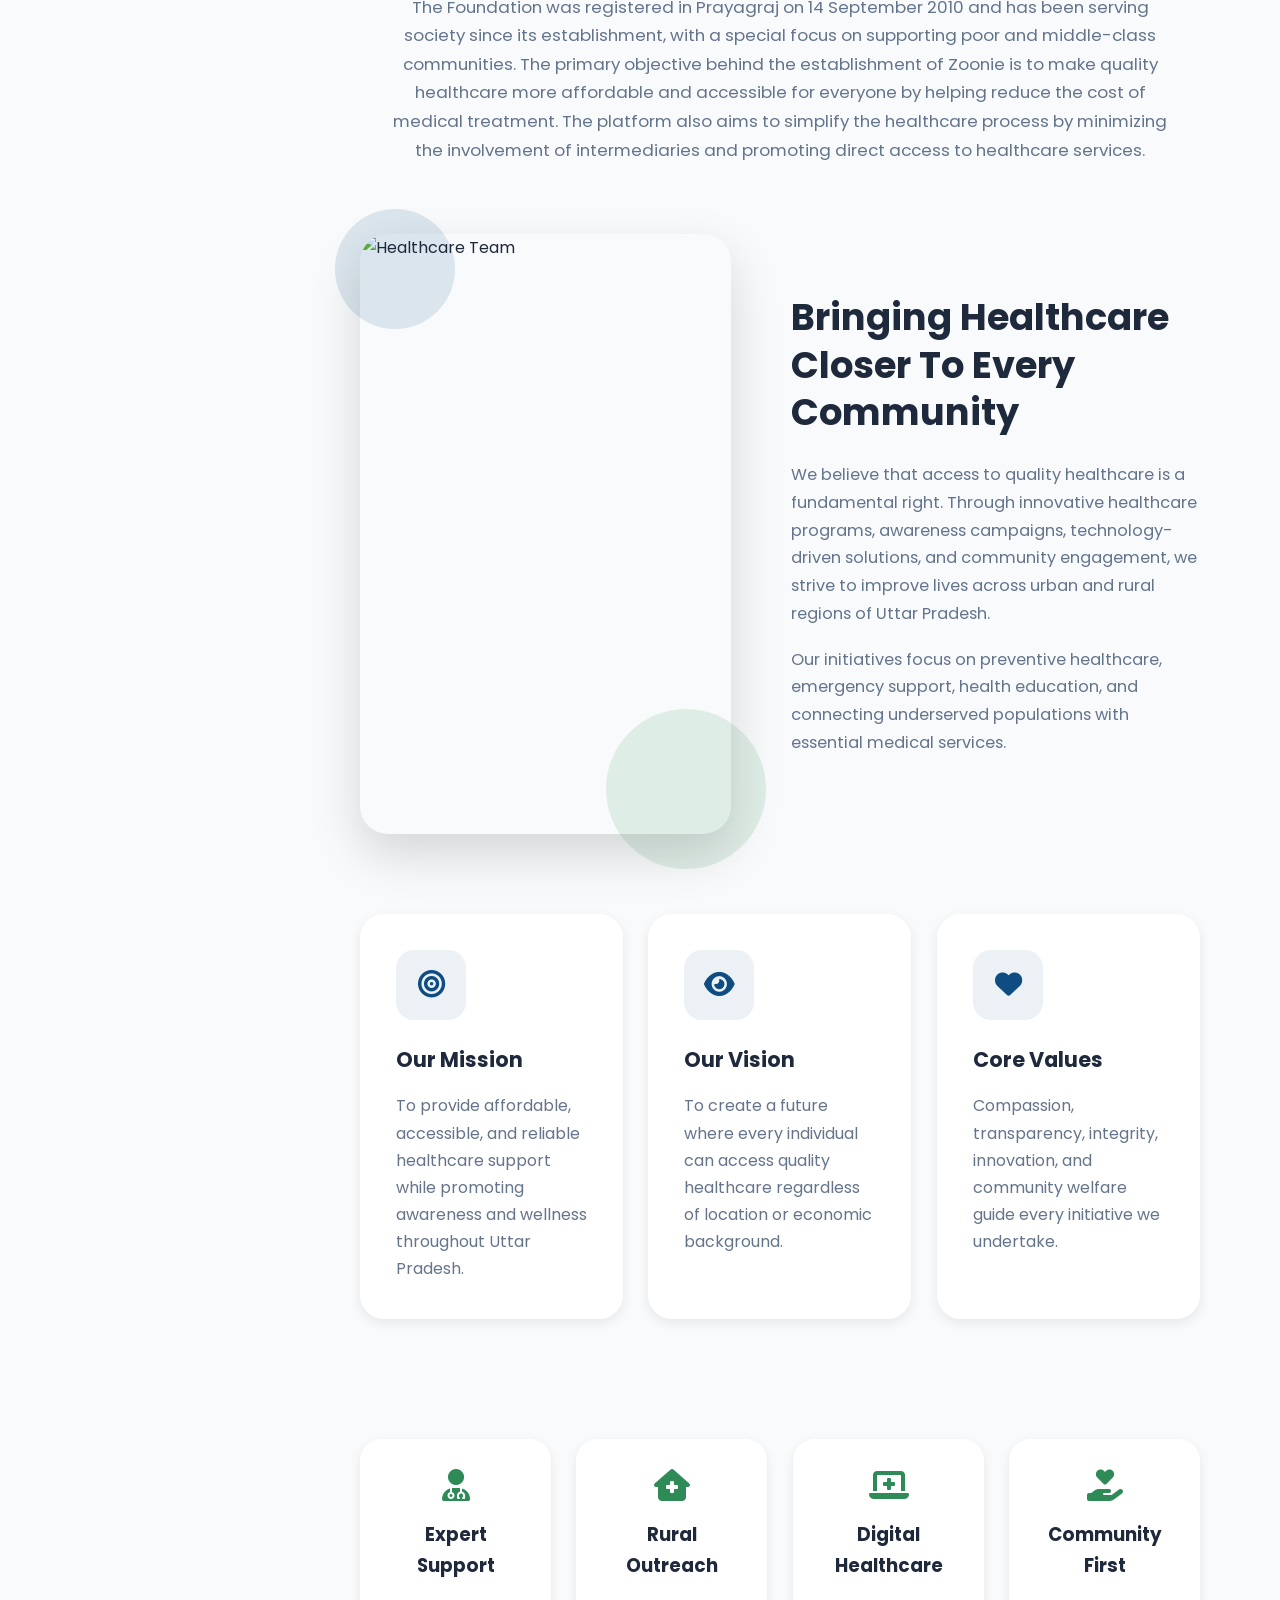
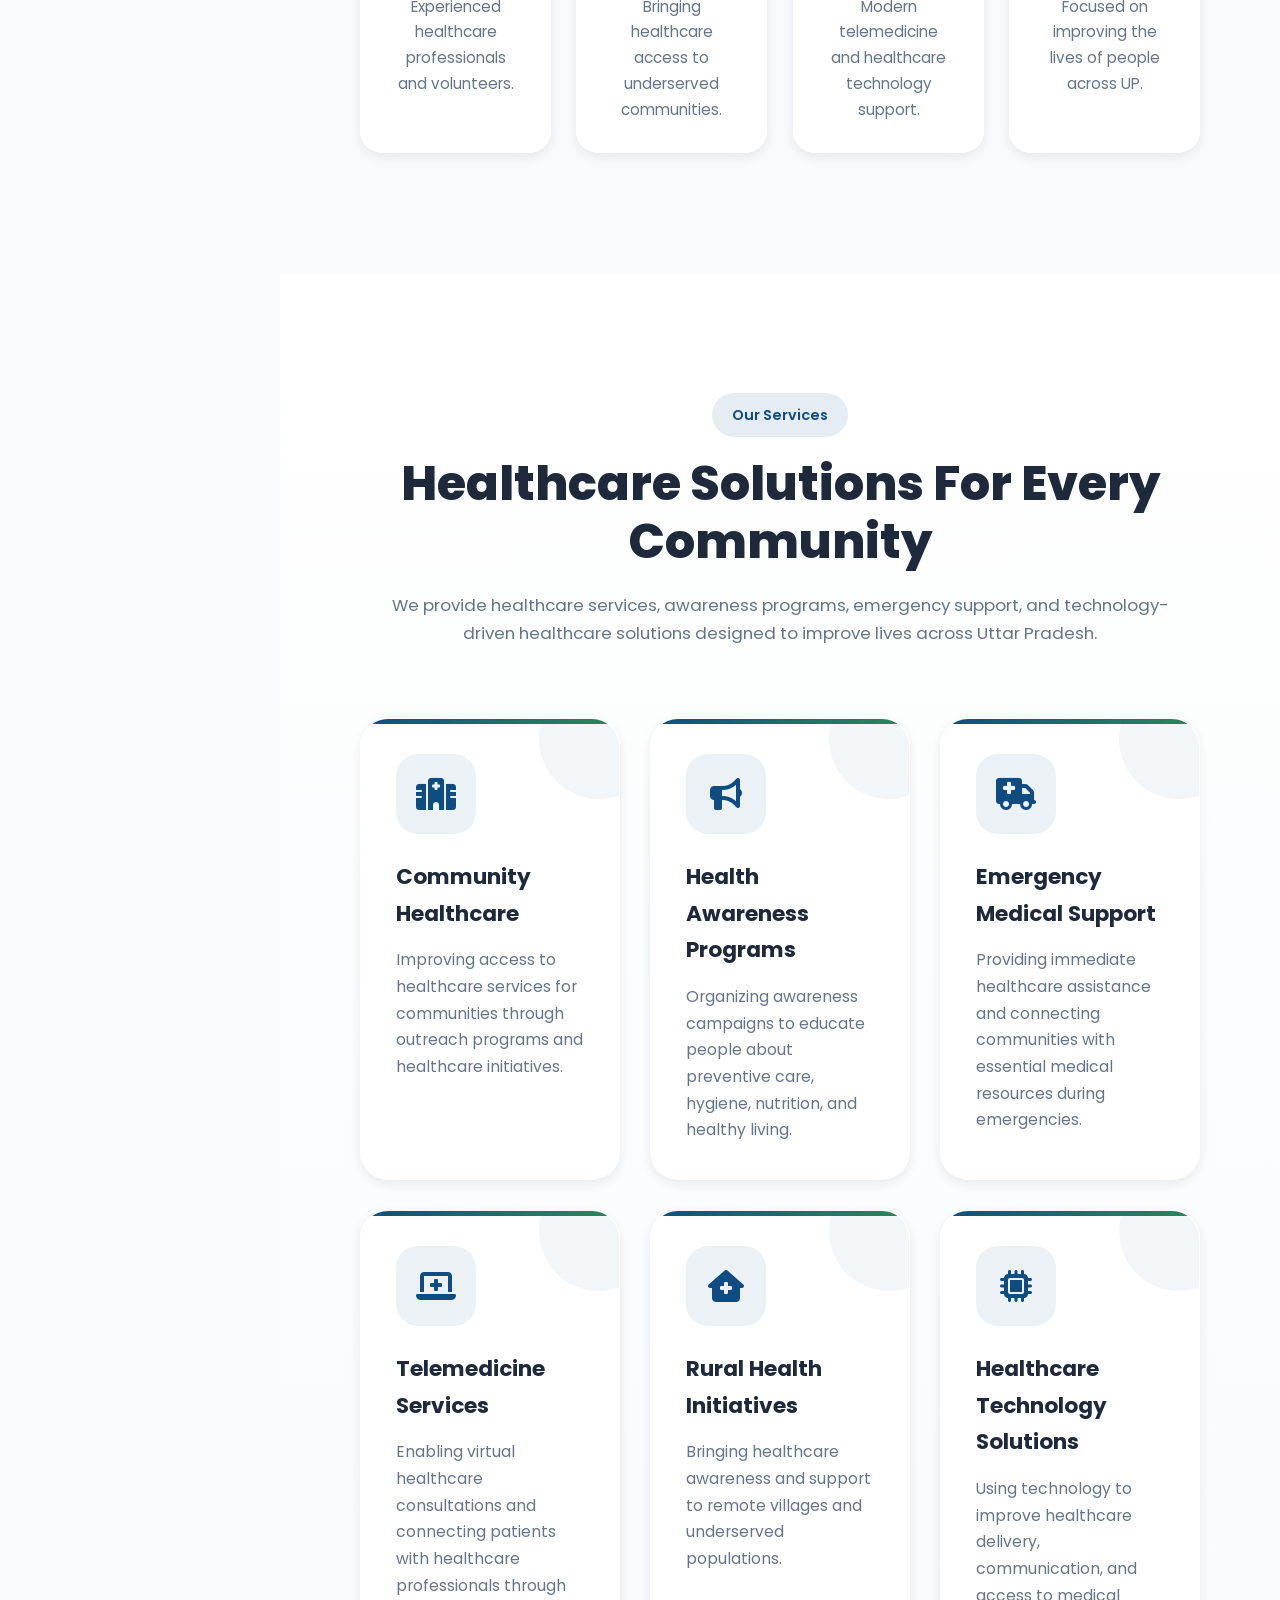
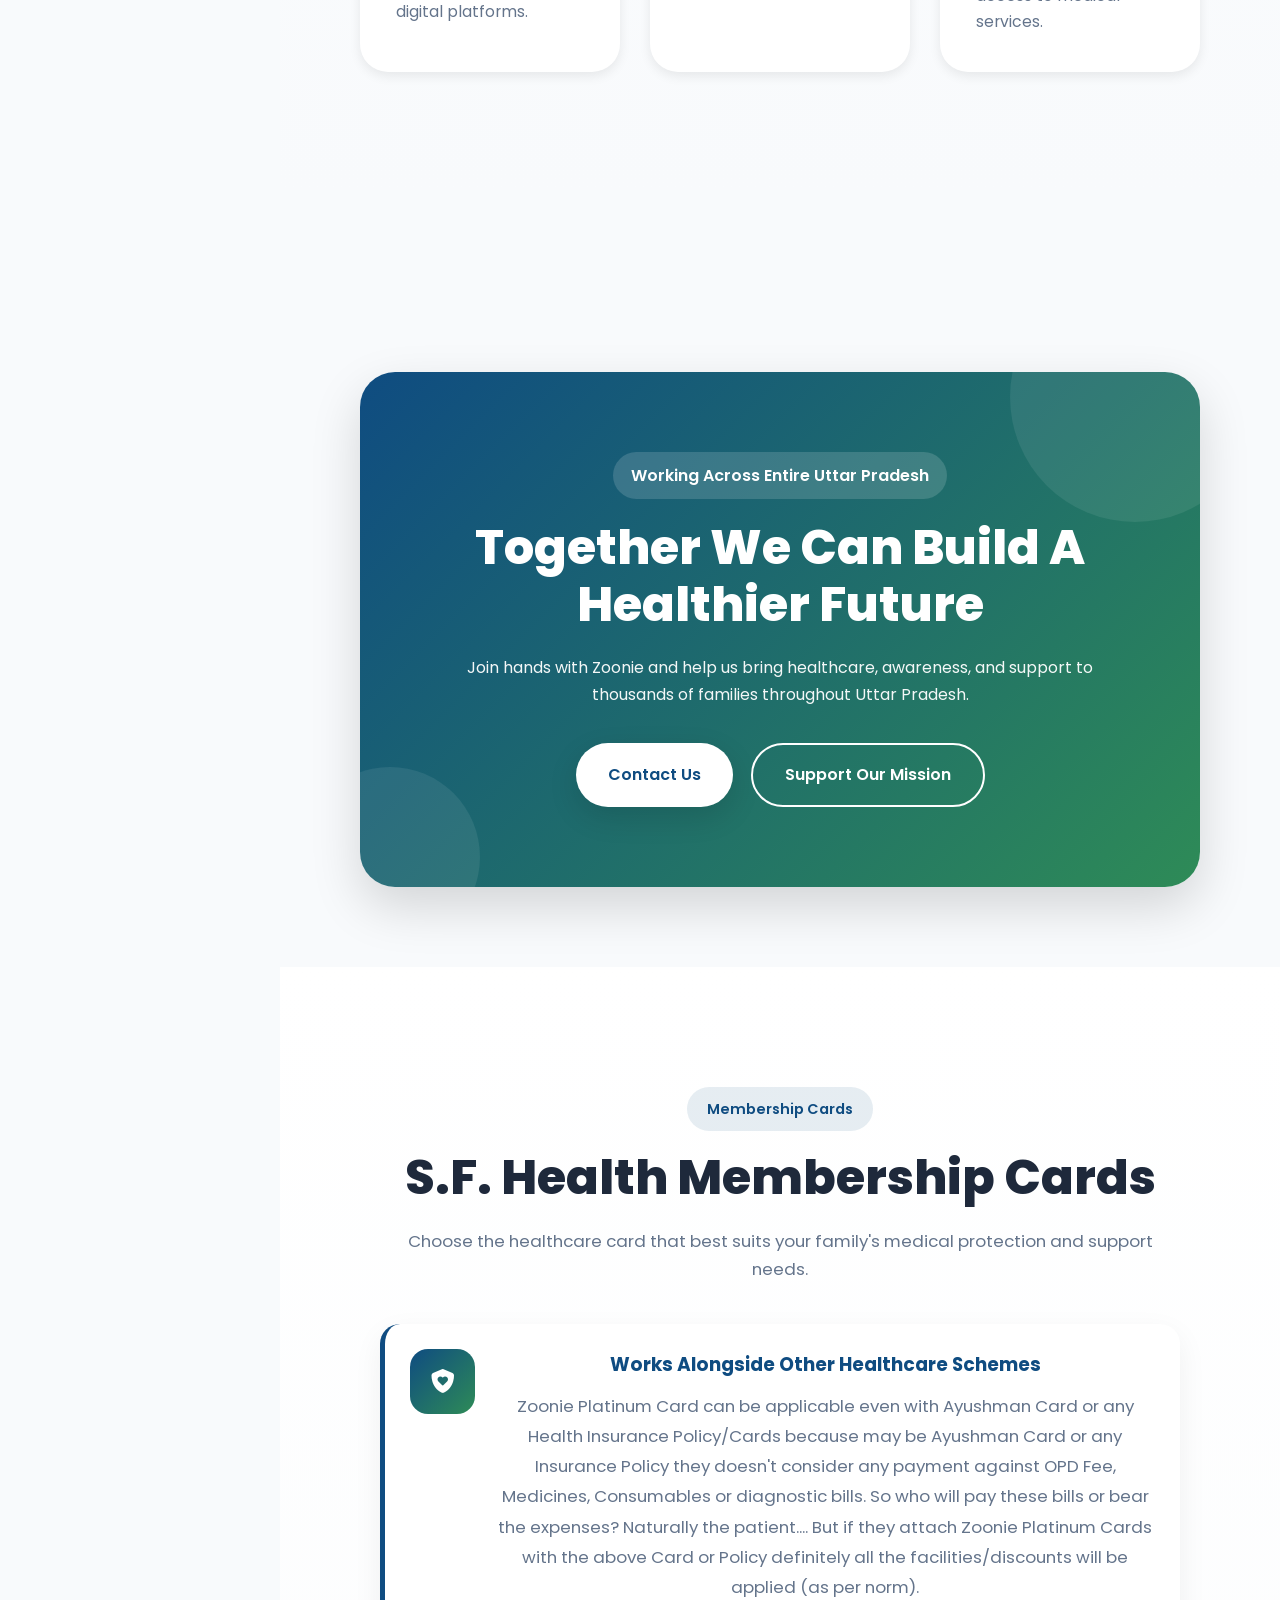
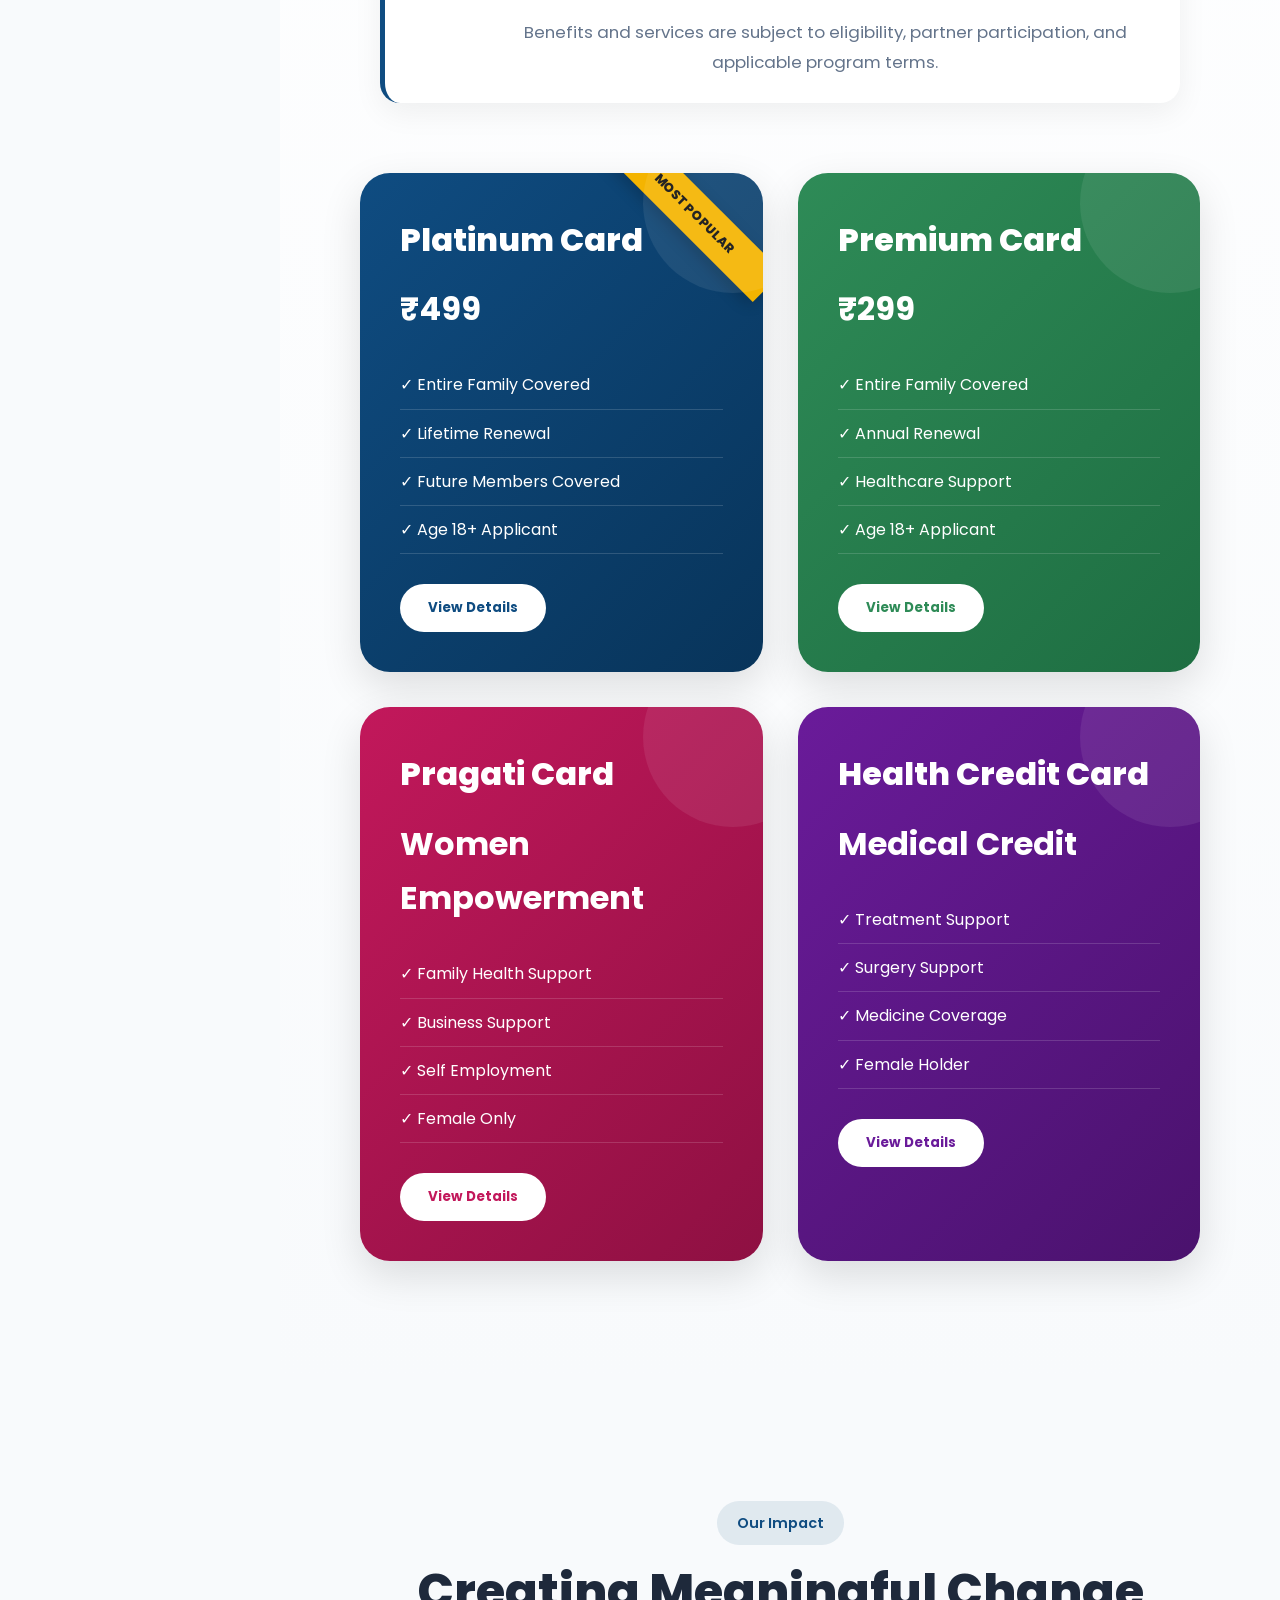
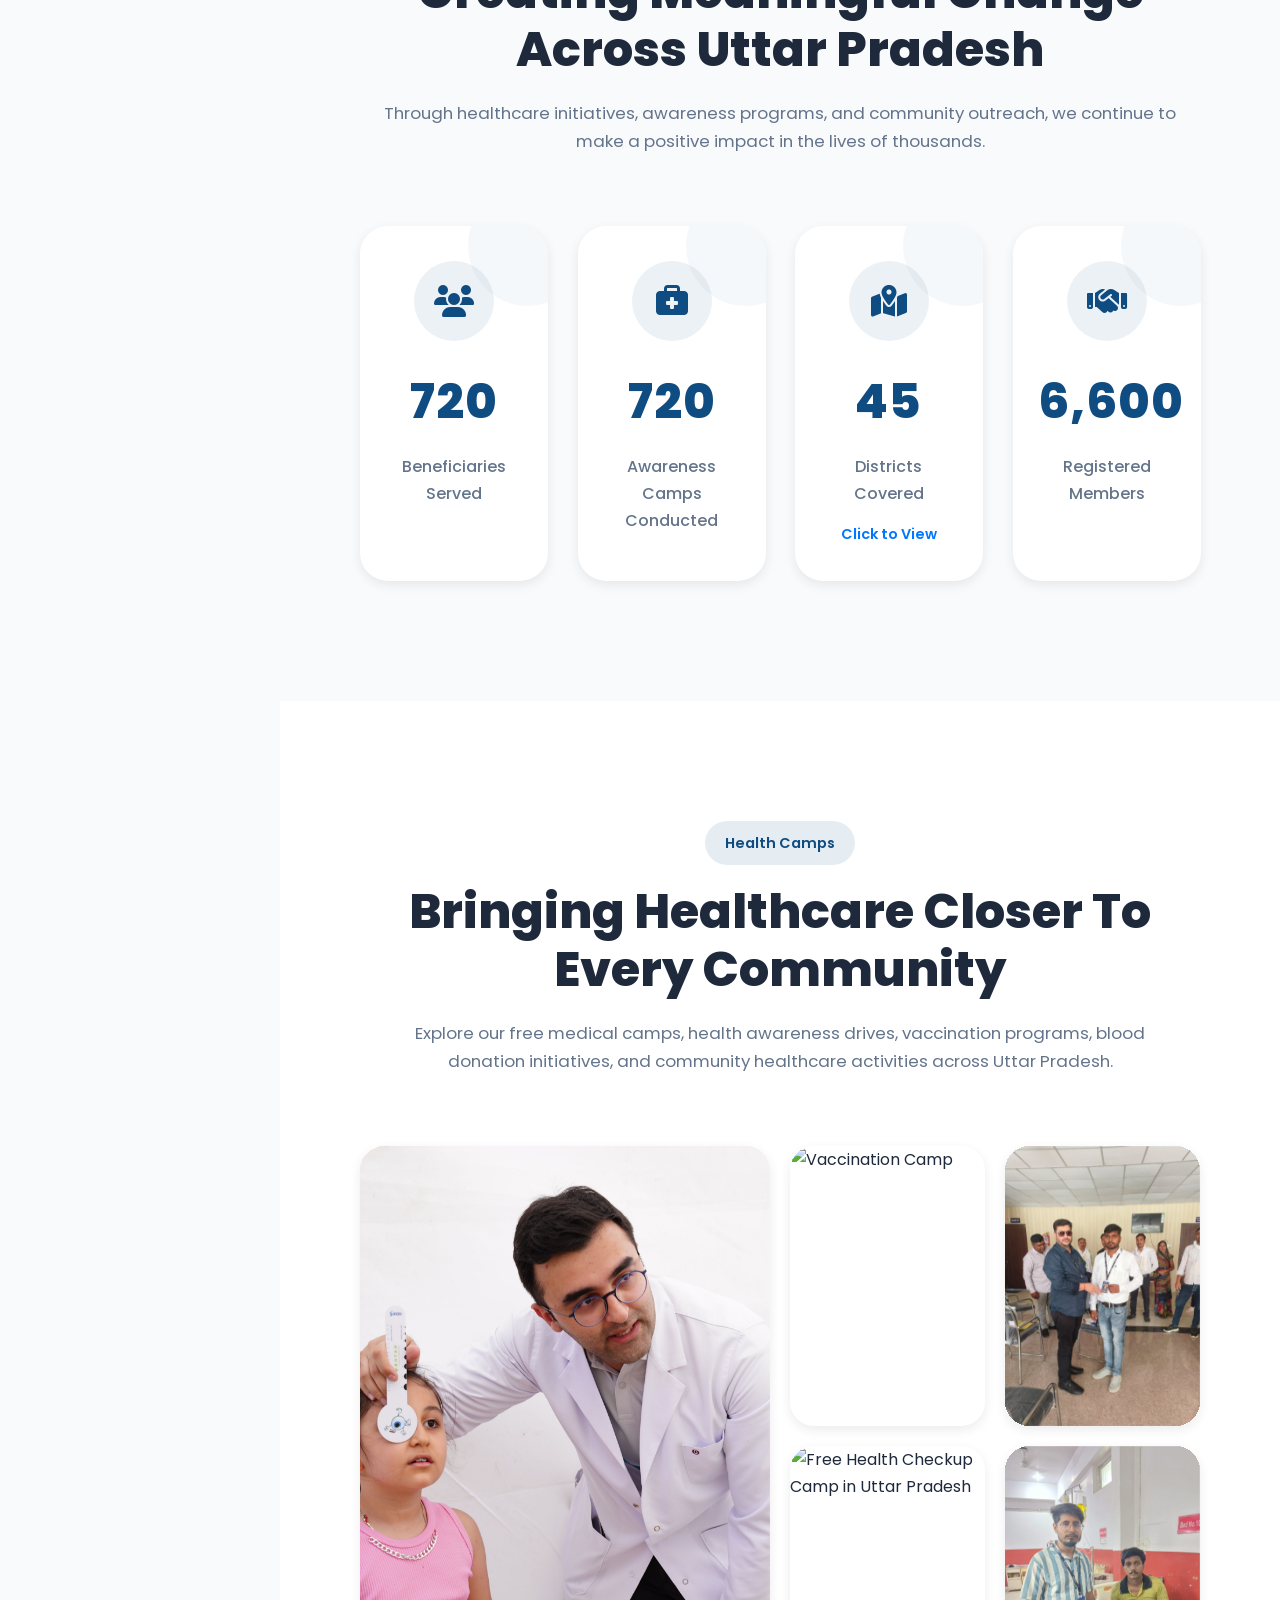
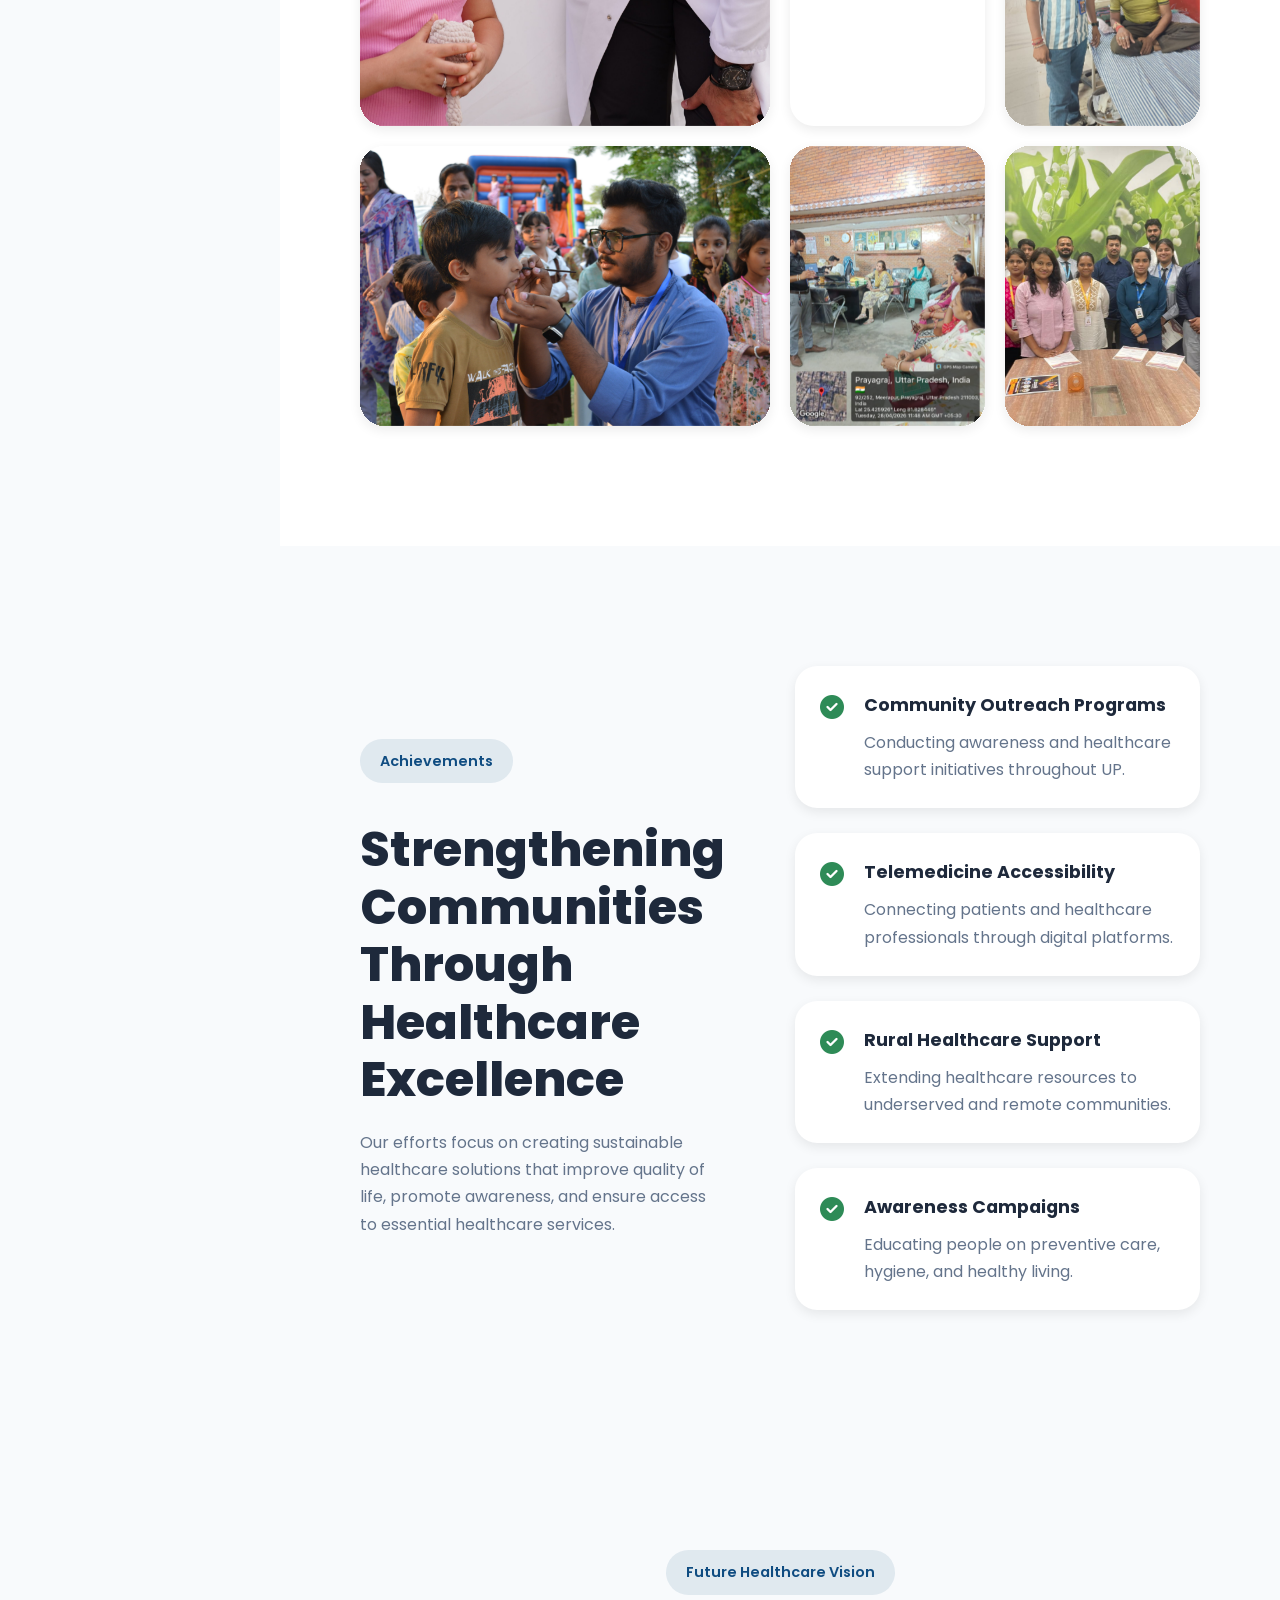
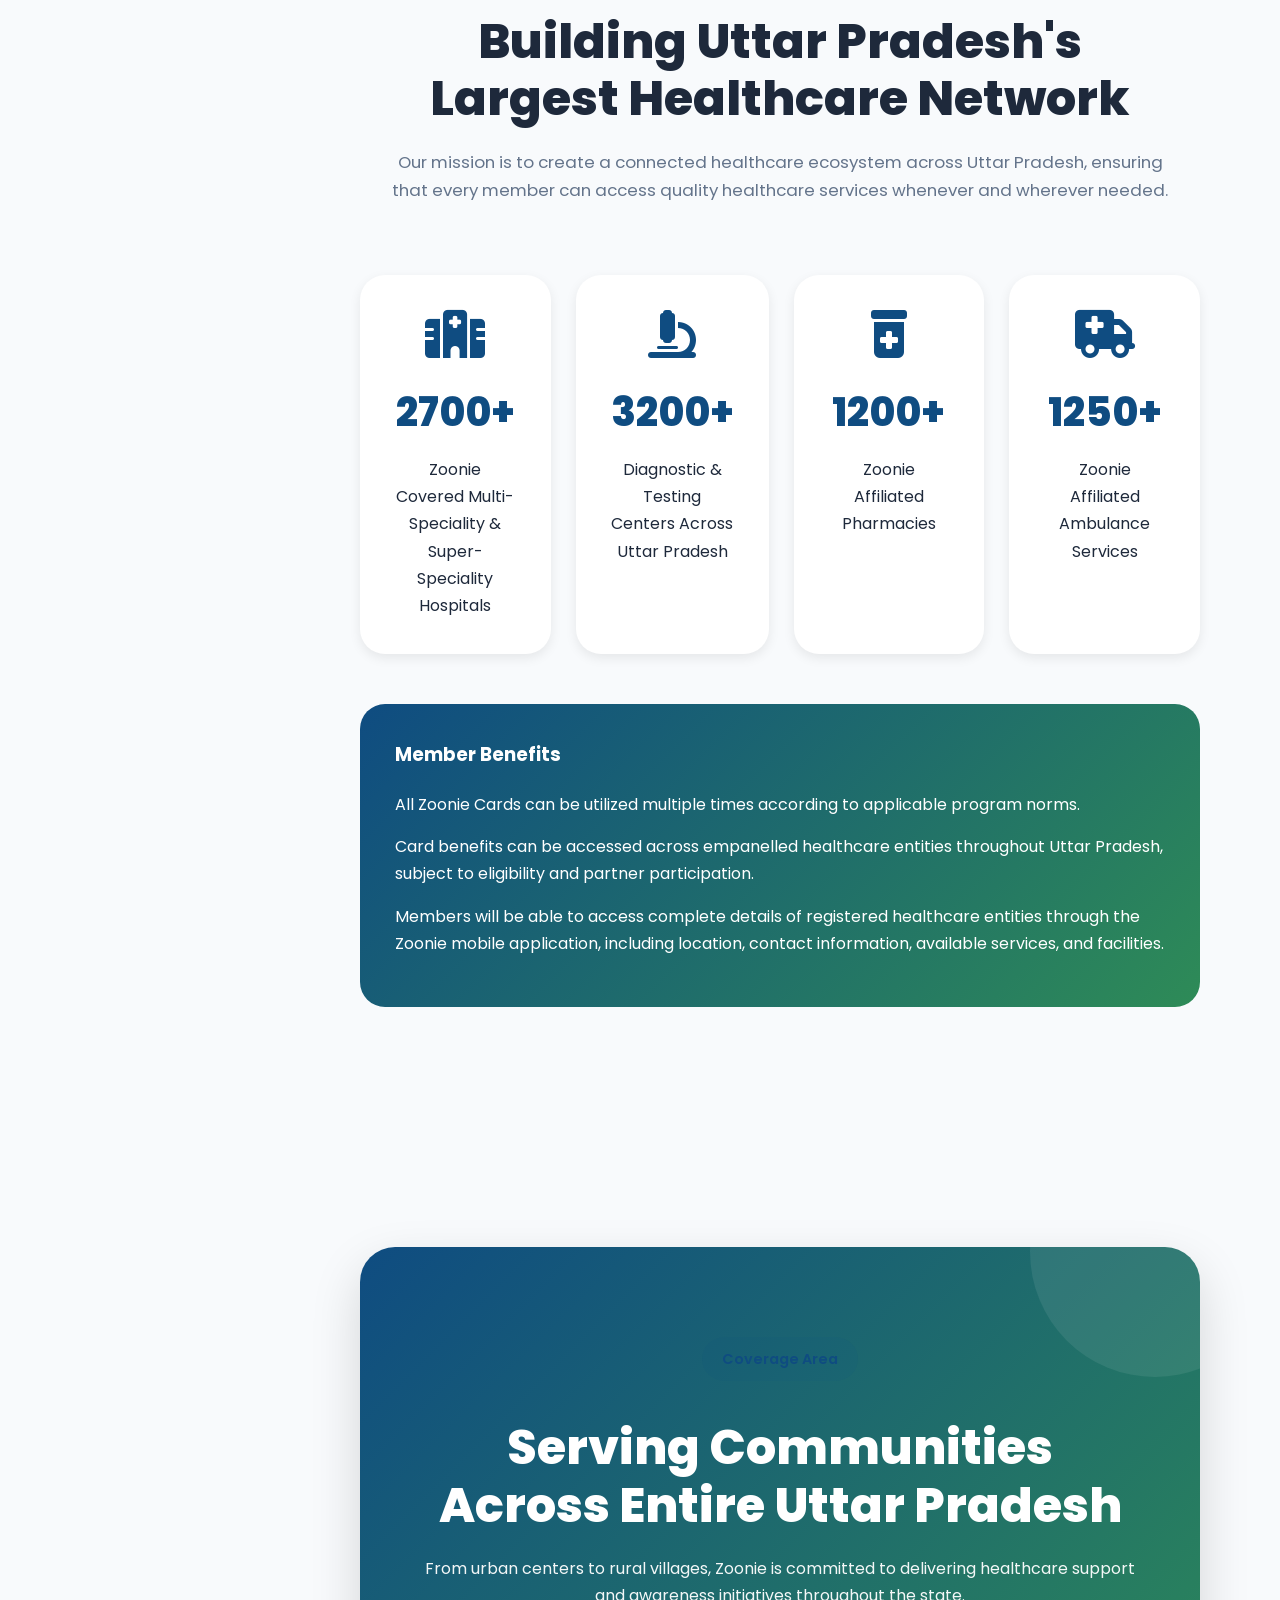
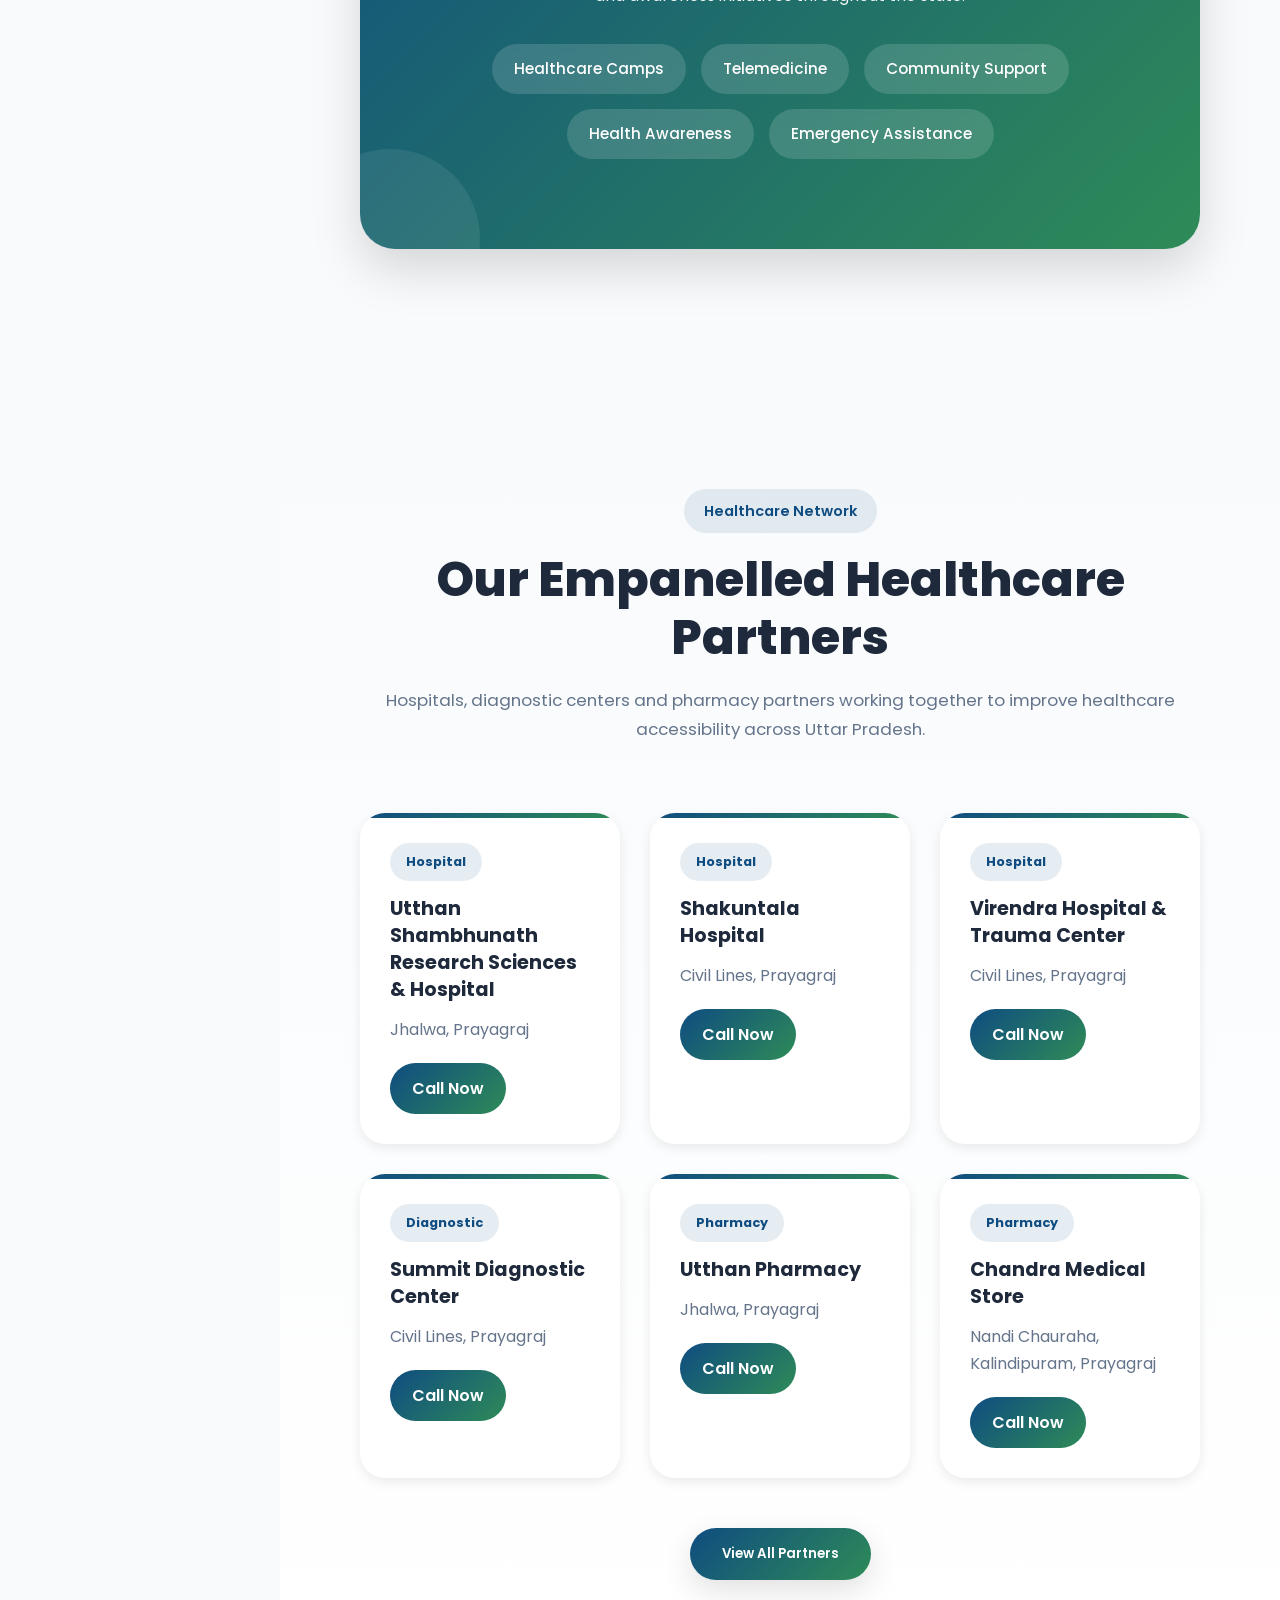
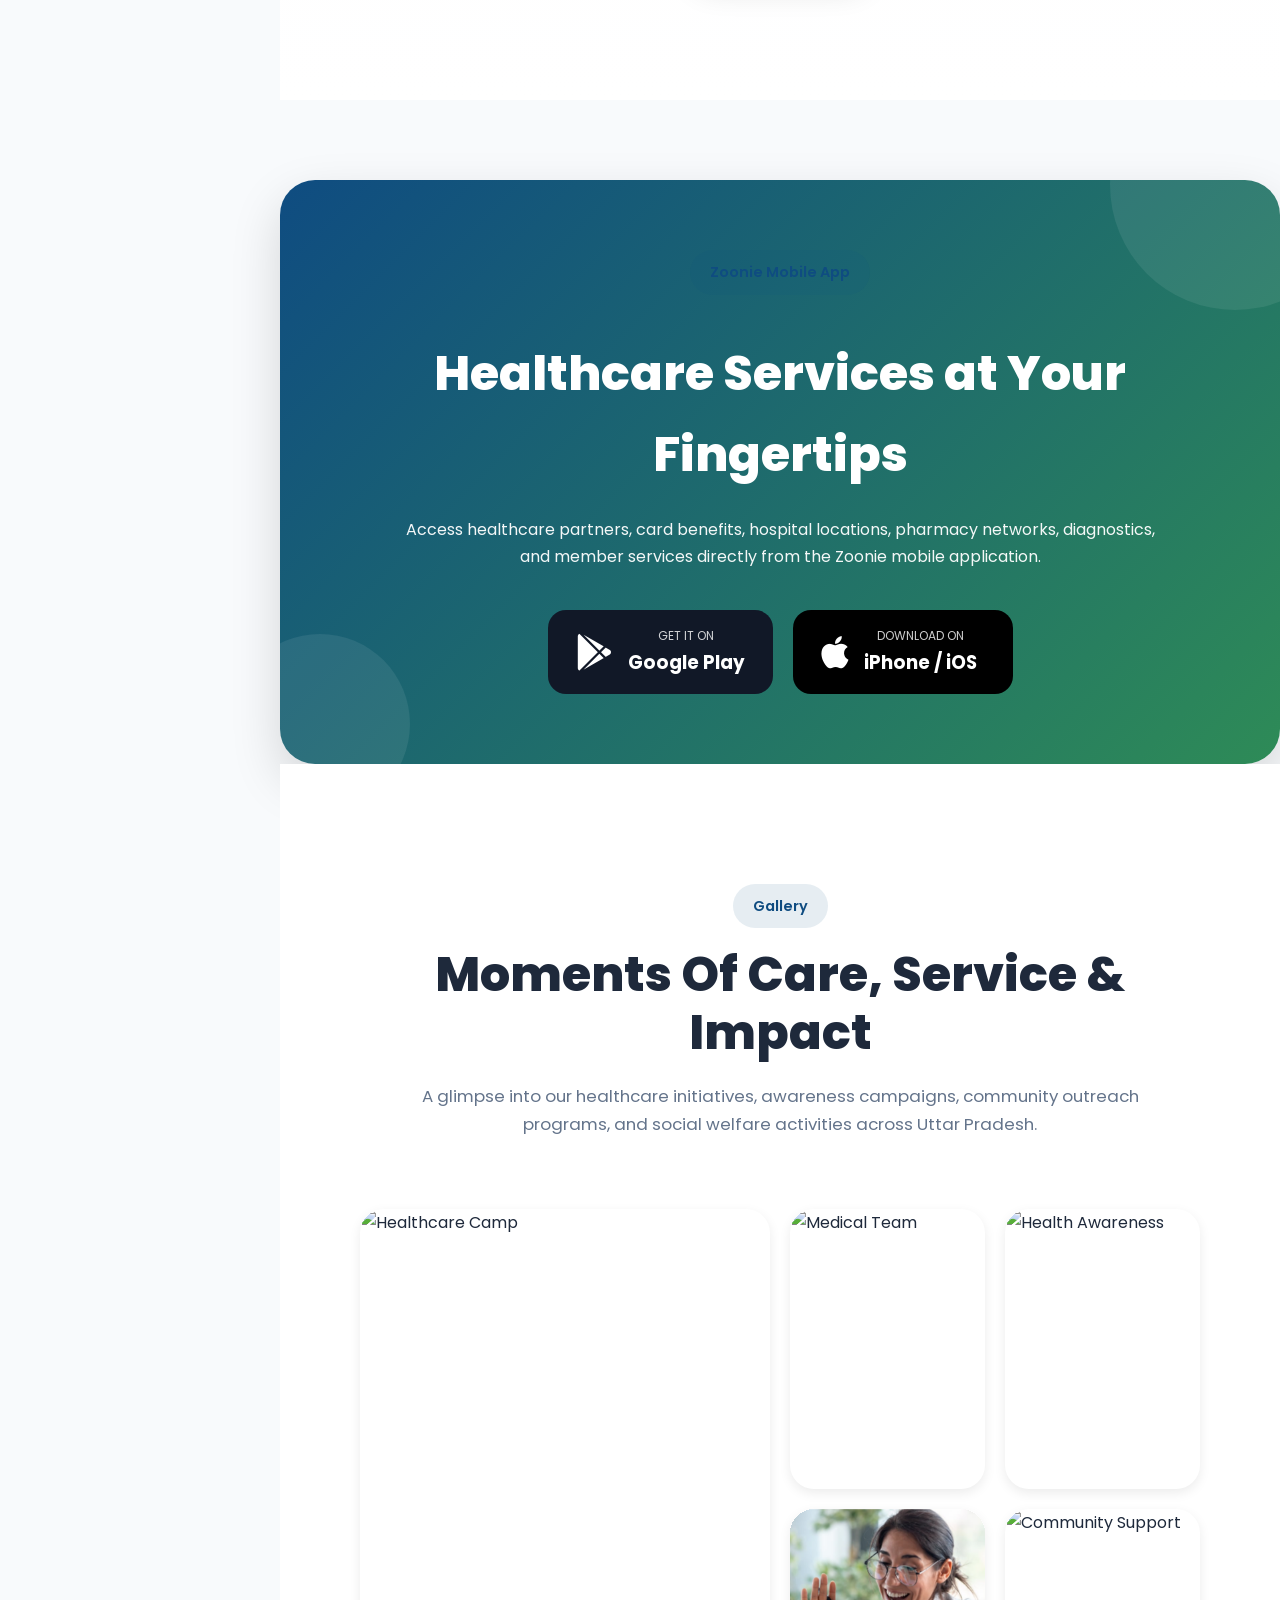
==== commit 2aa31c77: "final" ====
--- a/index.html
+++ b/index.html
@@ -117,7 +117,7 @@
                 <!-- Future Logo -->
 
                 <!-- <img src="assets/logo.png" alt="Zoonie Logo"> -->
-<img src="assets/zoonielogobig.jpeg" alt="Zoonie Healthcare">
+<img src="assets/zoonielogo11.png" alt="Zoonie Healthcare">
                 <!-- <h2>Zoonie</h2> -->
 
                 
@@ -1734,7 +1734,7 @@
             </h3>
 
             <p>
-                Kalindipuram, Prayagraj
+                Nandi Chauraha, Kalindipuram, Prayagraj
             </p>
 
             <a href="tel:8543061384">
@@ -4063,6 +4063,13 @@
                 Pharmacies
 
             </button>
+            <button
+                class="network-tab"
+                data-tab="ambulances">
+
+                Ambulances
+
+            </button>
 
         </div>
 
@@ -4415,7 +4422,7 @@
         </h4>
 
         <p>
-            Nandi Chauraha, Kalindipuram, Prayagraj
+            Nandi Chauraha Kalindipuram, Prayagraj
         </p>
 
         <a href="tel:8543061384">
@@ -4428,6 +4435,146 @@
 
         </div>
 
+        <!-- Ambulances -->
+
+<div
+    class="network-tab-content"
+    id="ambulances">
+
+    <div class="partner-list">
+
+        <div class="partner-item">
+
+            <h4>
+                Narendra Tiwari Ambulance Service
+            </h4>
+
+            <p>
+                Prayagraj
+            </p>
+
+            <a href="tel:8887024704">
+                Call Now
+            </a>
+
+        </div>
+
+        <div class="partner-item">
+
+            <h4>
+                Kuldeep Tripathi Ambulance Service
+            </h4>
+
+            <p>
+                Prayagraj
+            </p>
+
+            <a href="tel:9511413127">
+                Call Now
+            </a>
+
+        </div>
+
+        <div class="partner-item">
+
+            <h4>
+                Sunil Kumar Kanojiya Ambulance Service
+            </h4>
+
+            <p>
+                Prayagraj
+            </p>
+
+            <a href="tel:7860410751">
+                Call Now
+            </a>
+
+        </div>
+
+        <div class="partner-item">
+
+            <h4>
+                New Tejmati Hospital Ambulance
+            </h4>
+
+            <p>
+                Manjhanpur, Kaushambi
+            </p>
+
+            <a href="tel:9161722518">
+                Call Now
+            </a>
+
+        </div>
+
+        <div class="partner-item">
+
+            <h4>
+                Gulab Chandra Bhartiya Ambulance Service
+            </h4>
+
+            <p>
+                Prayagraj
+            </p>
+
+            <a href="tel:8009544379">
+                Call Now
+            </a>
+
+        </div>
+
+        <div class="partner-item">
+
+            <h4>
+                Bhumi Hospital Ambulance
+            </h4>
+
+            <p>
+                Naini, Prayagraj
+            </p>
+
+            <a href="tel:9559930212">
+                Call Now
+            </a>
+
+        </div>
+
+        <div class="partner-item">
+
+            <h4>
+                Shambhunath Hospital Ambulance
+            </h4>
+
+            <p>
+                Jhalwa, Prayagraj
+            </p>
+
+            <a href="tel:6307432170">
+                Call Now
+            </a>
+
+        </div>
+
+        <div class="partner-item">
+
+            <h4>
+                K F Hospital Ambulance
+            </h4>
+
+            <p>
+                Patti, Pratapgarh
+            </p>
+
+            <a href="tel:8318436562">
+                Call Now
+            </a>
+
+        </div>
+
+    </div>
+
+</div>
+
     </div>
 
 </div>
--- a/style.css
+++ b/style.css
@@ -428,7 +428,7 @@
   display: flex;
   justify-content: flex-end;
 }
-.logo-big{
+/* .logo-big{
     margin-top:30px;
     border-radius:20px;
     overflow:hidden;
@@ -436,8 +436,78 @@
 
 .logo-big img{
     width:100%;
+    height: 100px;
     display:block;
     border-radius:20px;
+} */
+
+
+.logo-big{
+  
+    position: relative;
+    margin-top: 30px;
+     margin:  auto;
+    width: fit-content;
+    padding: 5px;
+    border-radius: 24px;
+    overflow: hidden;
+}
+
+/* Animated Border */
+
+.logo-big::before{
+    content: "";
+    position: absolute;
+    inset: -3px;
+background: linear-gradient(
+    45deg,
+    #fff,
+    #fff,
+    #fb0000,
+    #fff,
+    #fff
+);
+    background-size: 400% 400%;
+    animation: borderGlow 6s linear infinite;
+    z-index: 0;
+    border-radius: 24px;
+}
+
+/* White Background */
+
+.logo-big::after{
+    content: "";
+    position: absolute;
+    inset: 3px;
+    background: #fff;
+    border-radius: 20px;
+    z-index: 1;
+}
+
+.logo-big img{
+    position: relative;
+    z-index: 2;
+    width: 100%;
+    height: 100px;
+    display: block;
+    border-radius: 18px;
+}
+
+@keyframes borderGlow{
+    0%{
+        background-position:0% 50%;
+    }
+    50%{
+        background-position:100% 50%;
+    }
+    100%{
+        background-position:0% 50%;
+    }
+}
+.logo-big{
+    box-shadow:
+        0 0 15px rgba(0,212,255,.35),
+        0 0 35px rgba(56,189,248,.25);
 }
 .logo h2 {
   font-size: 2rem;
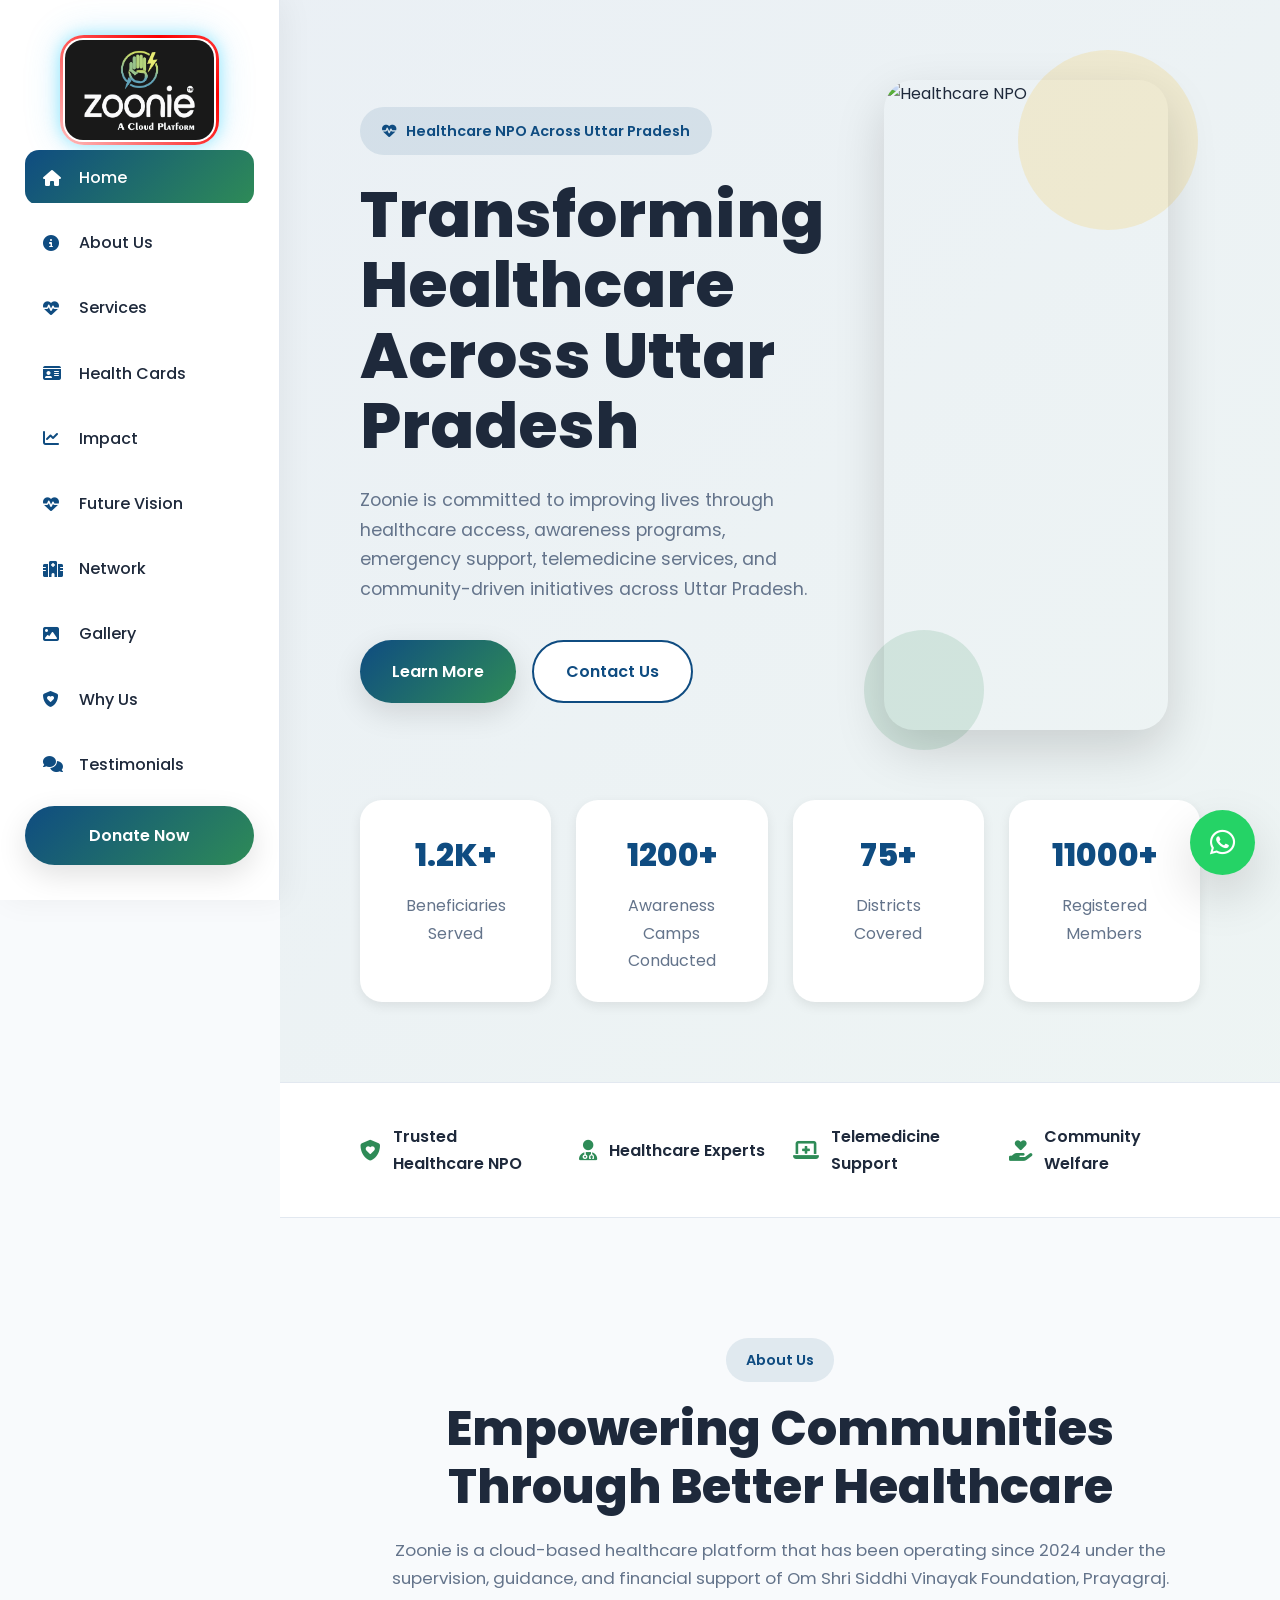
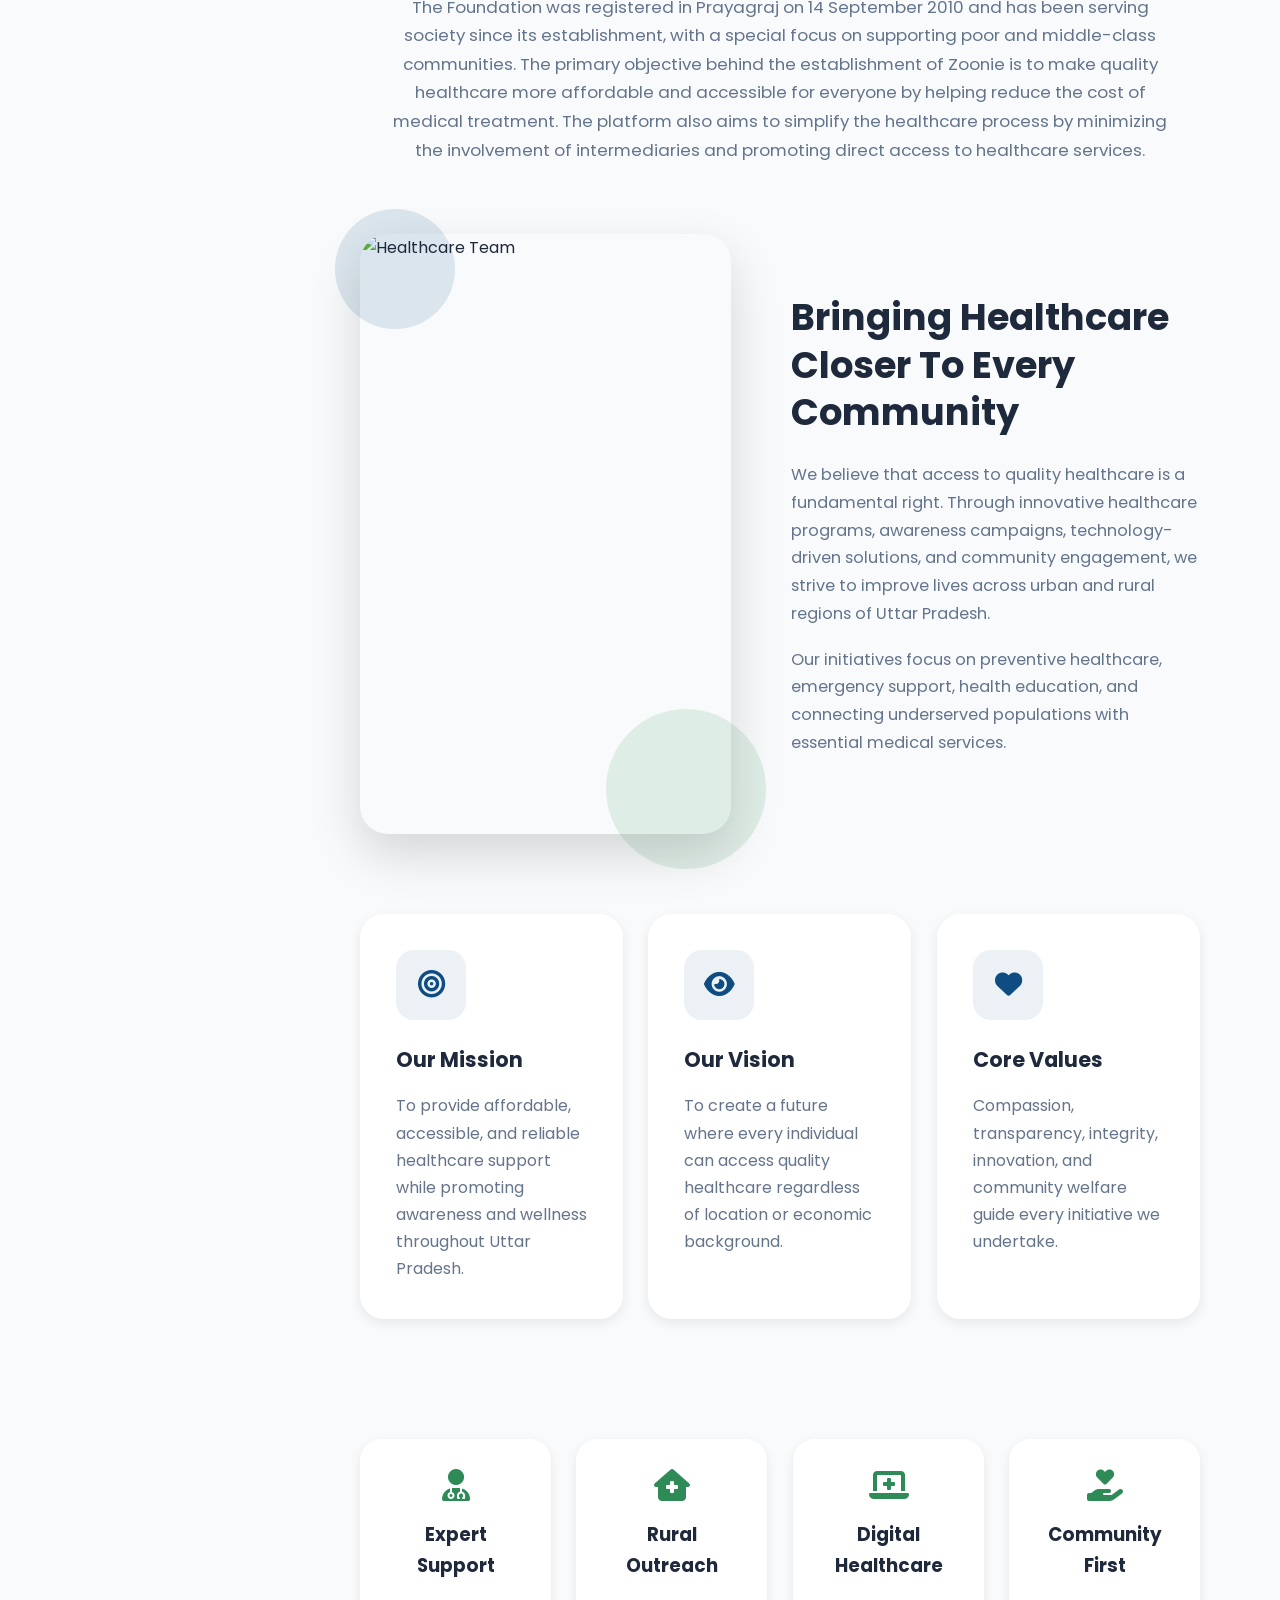
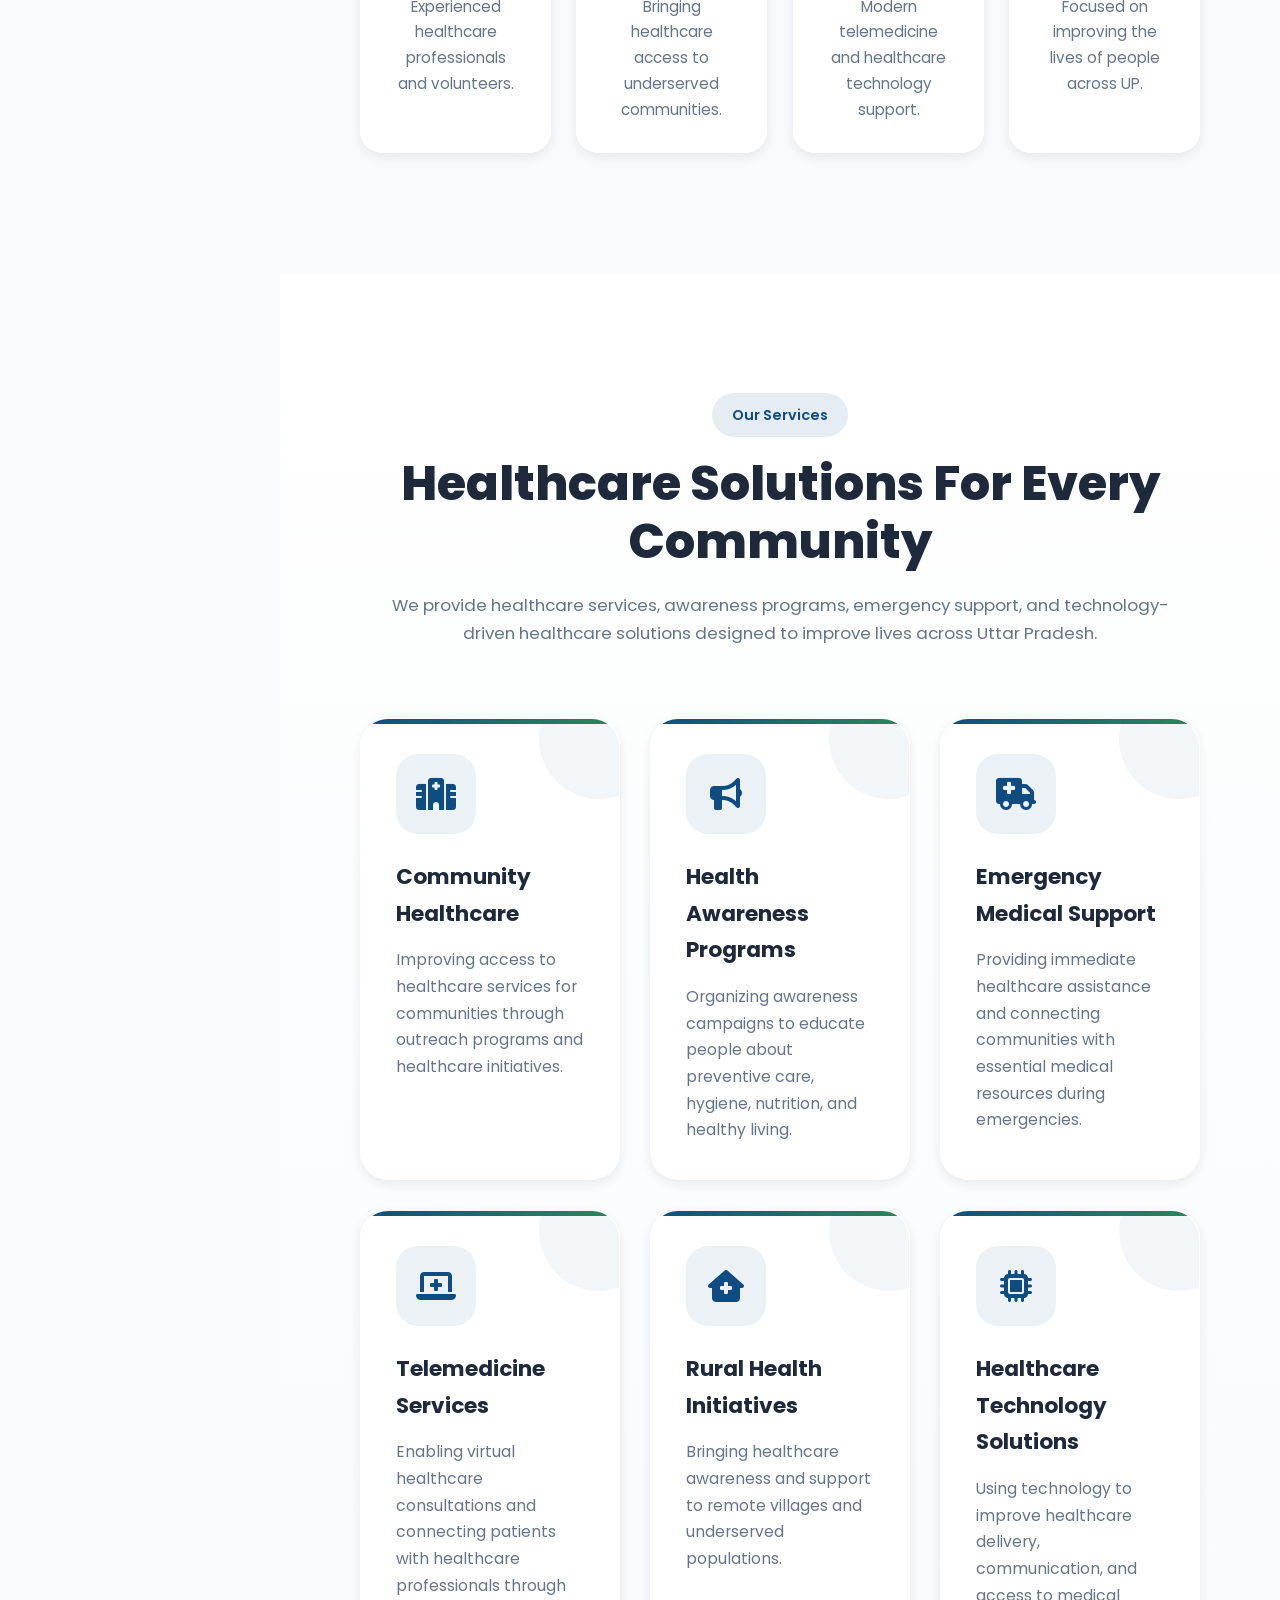
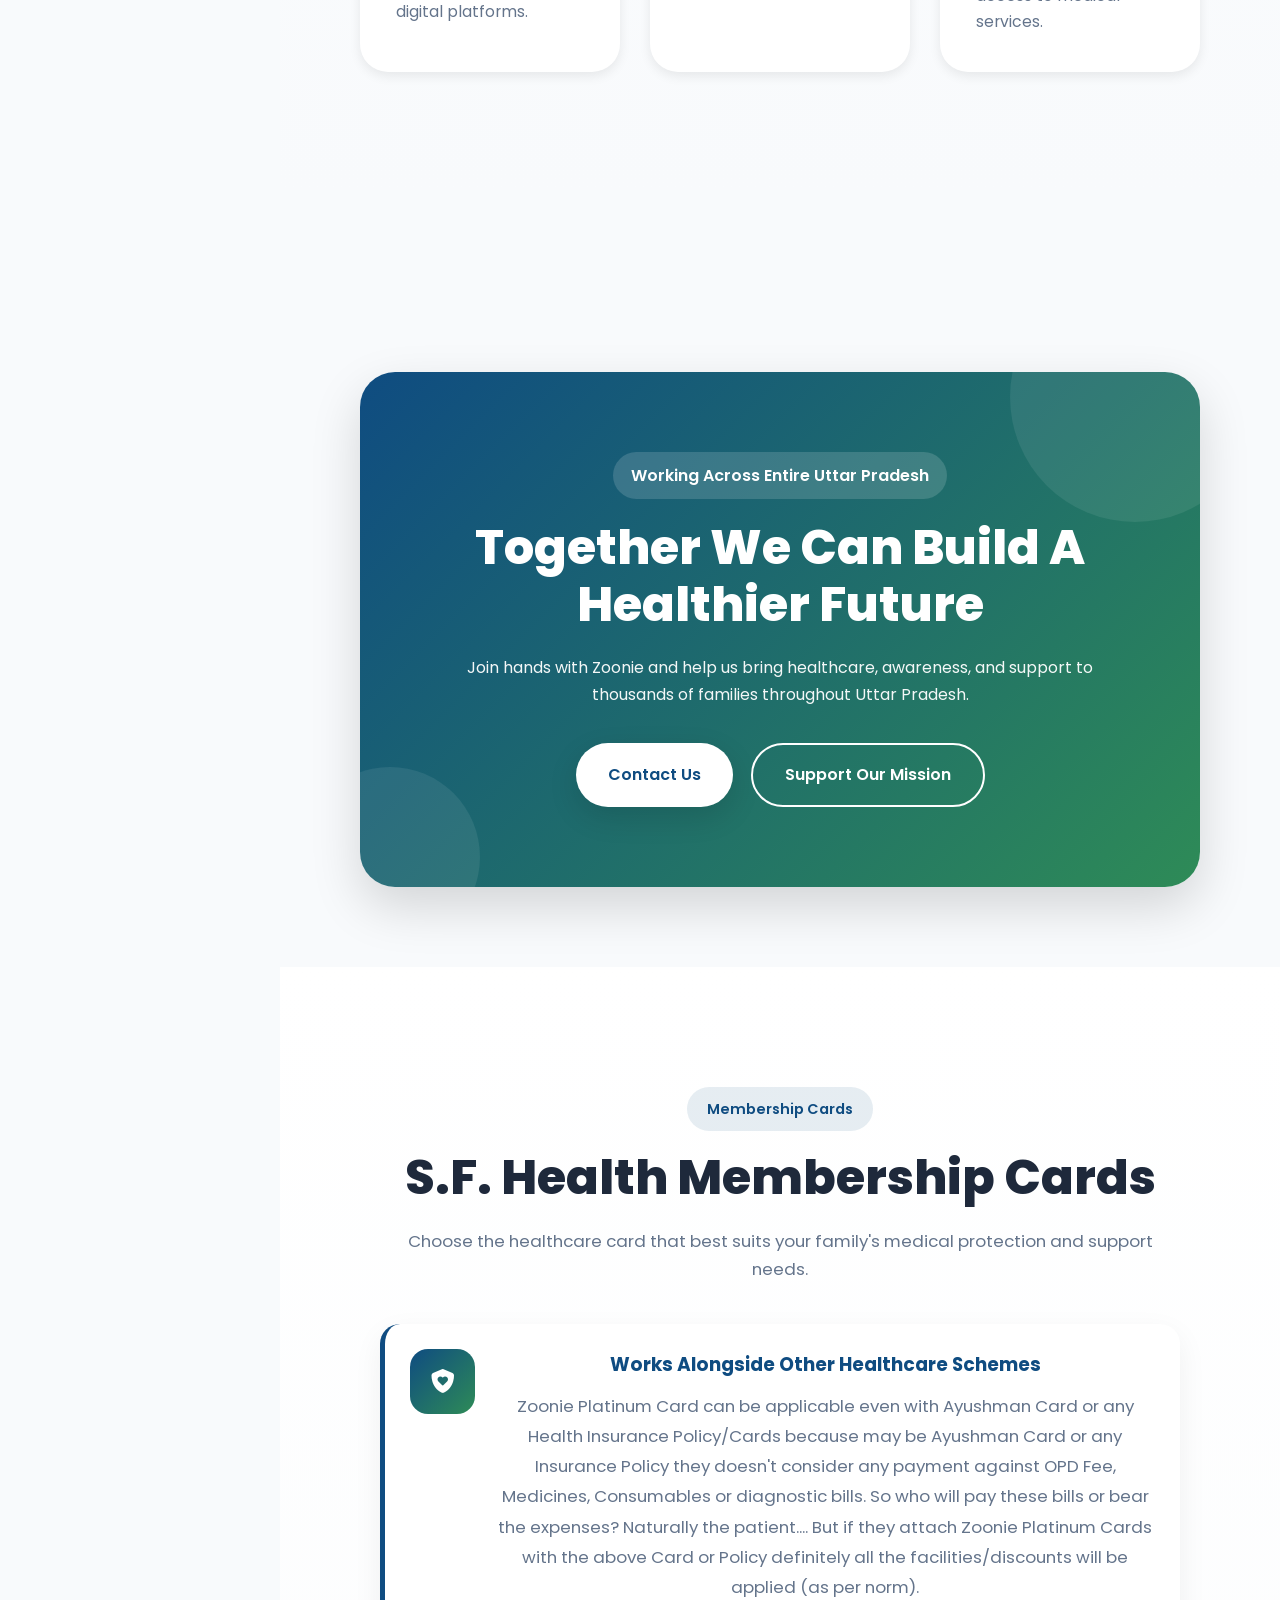
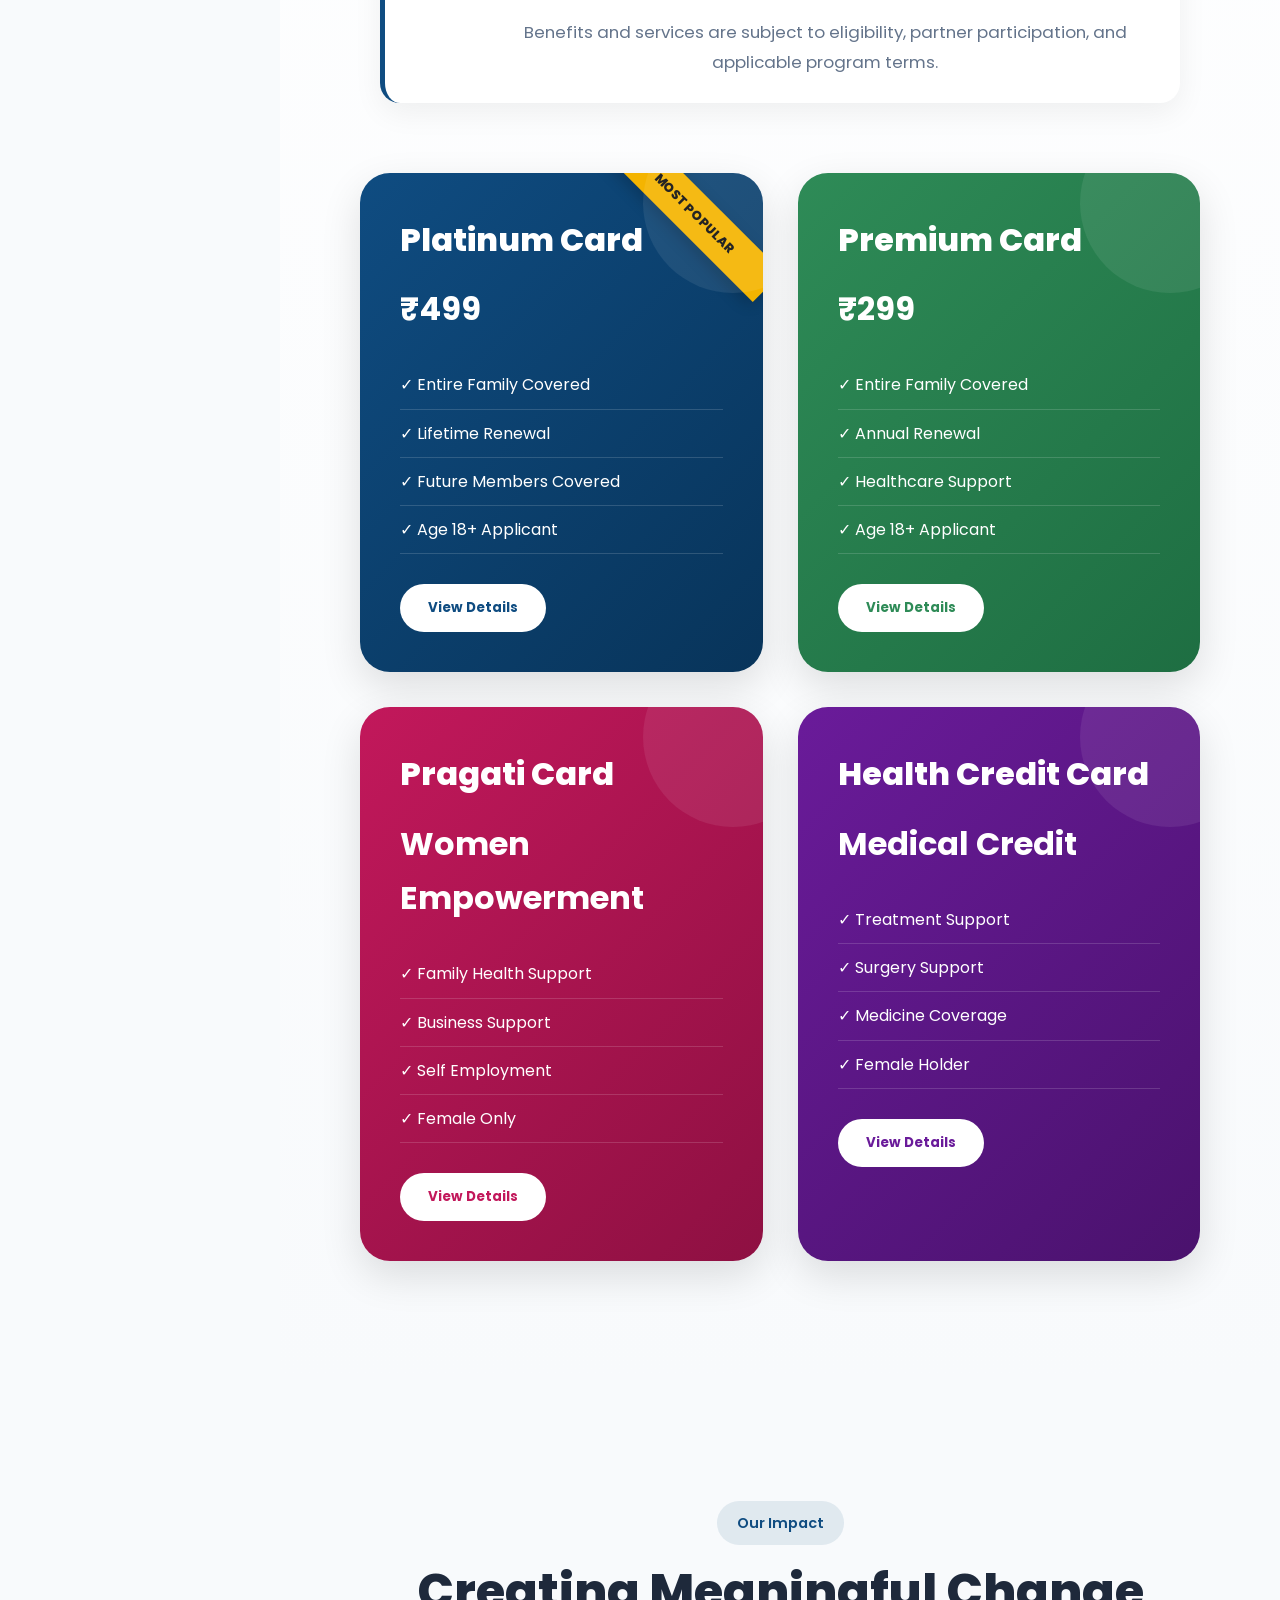
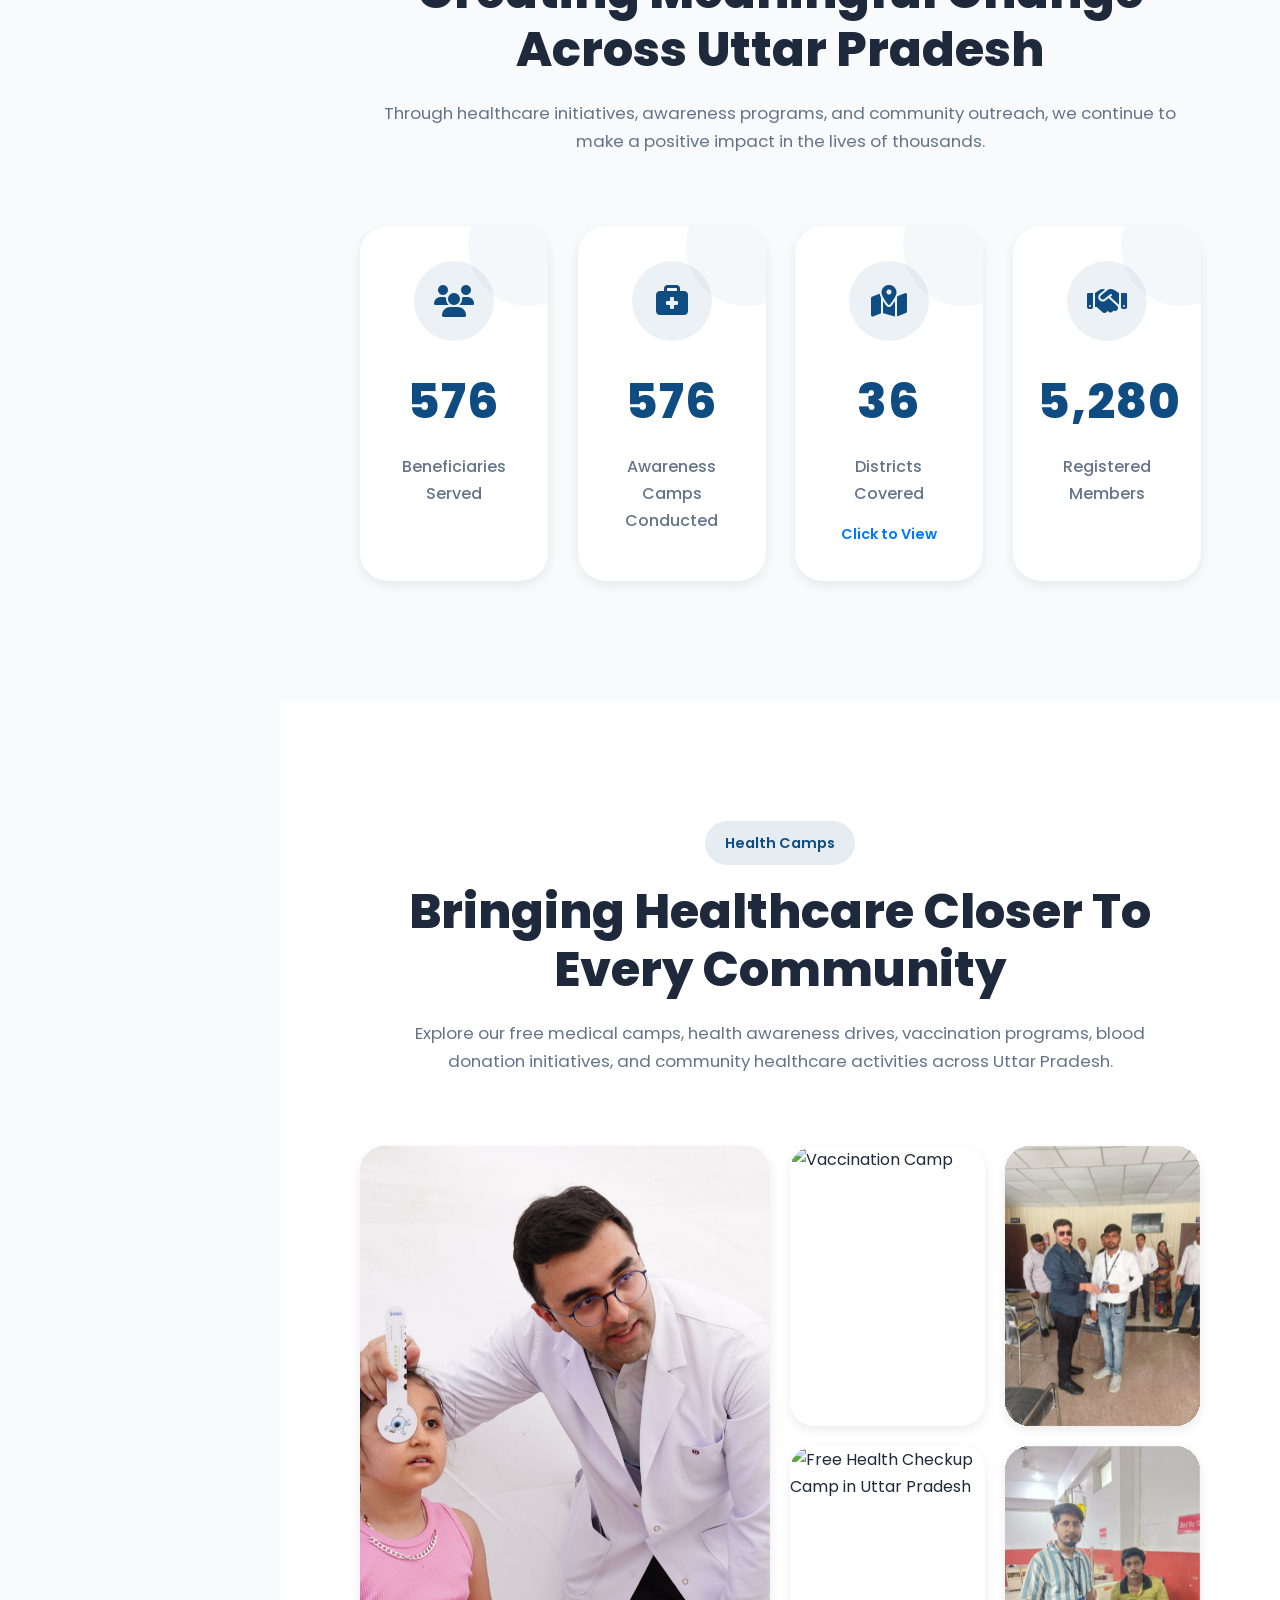
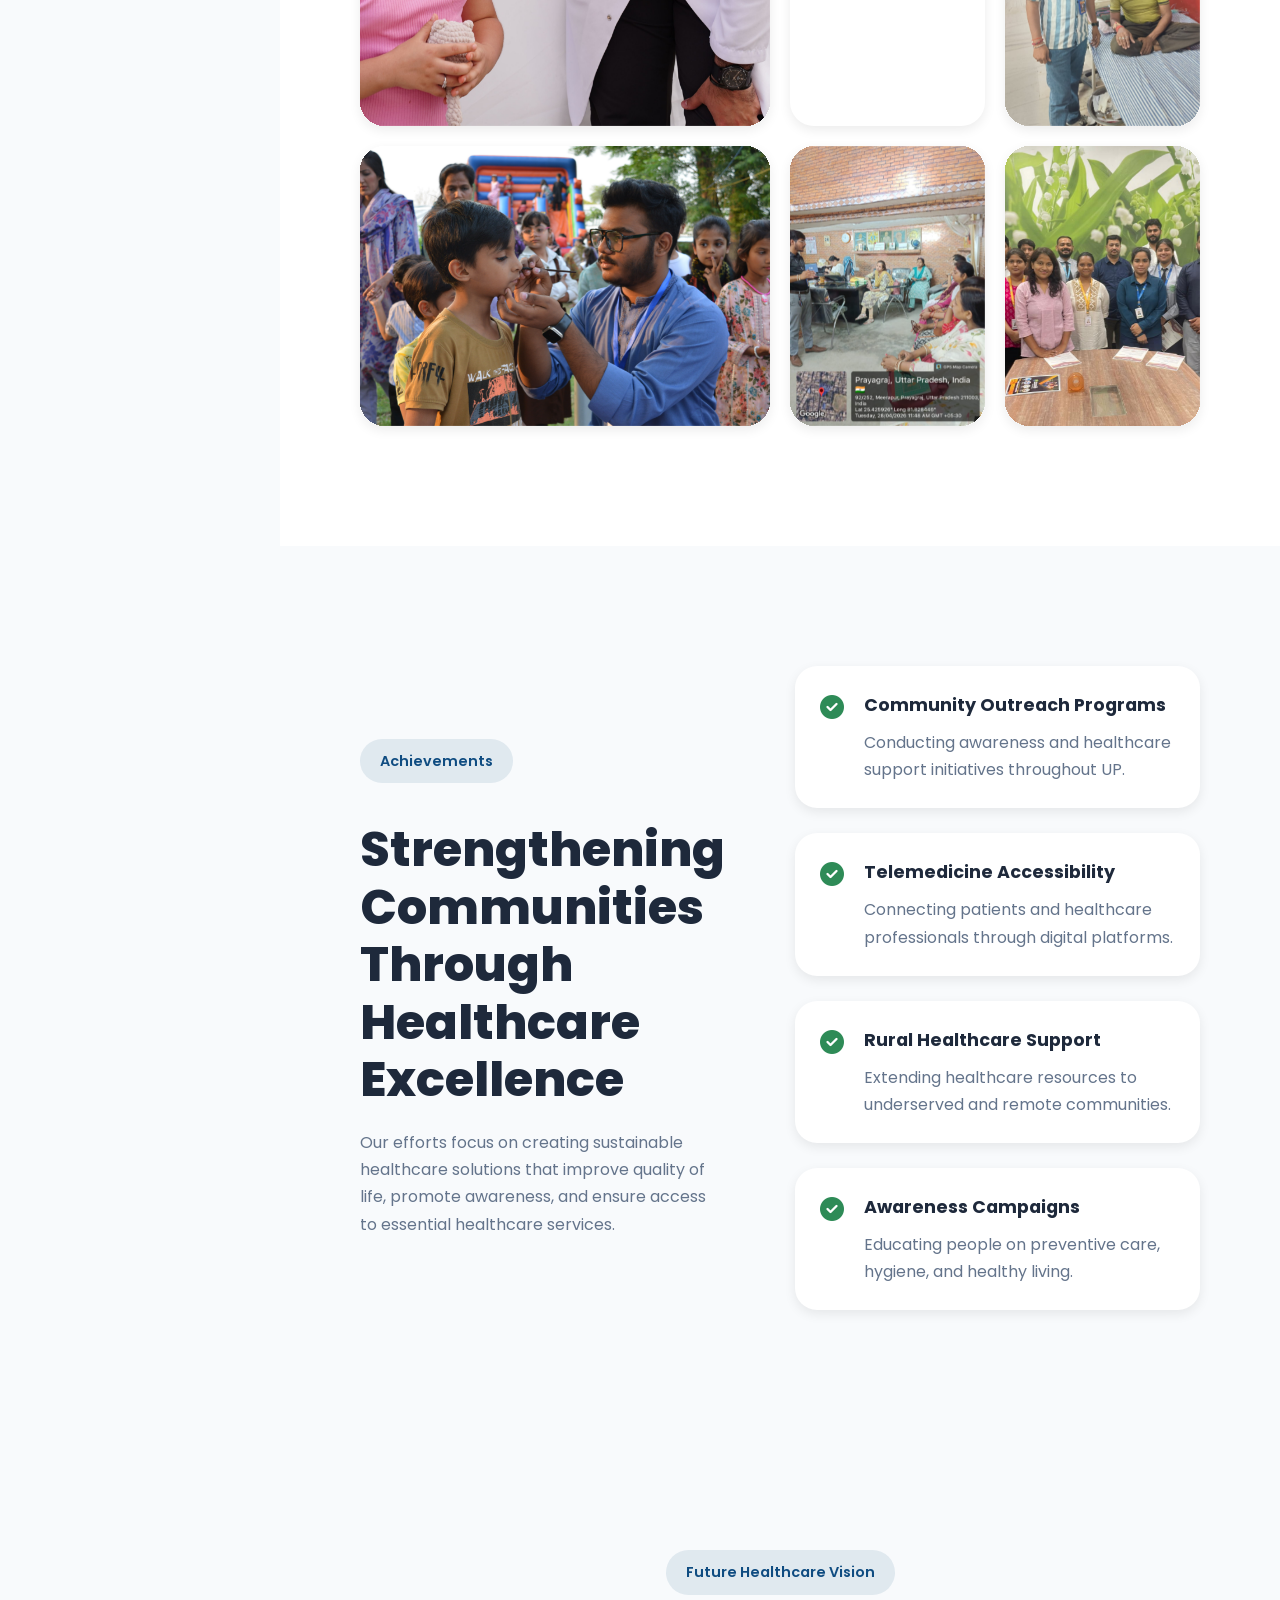
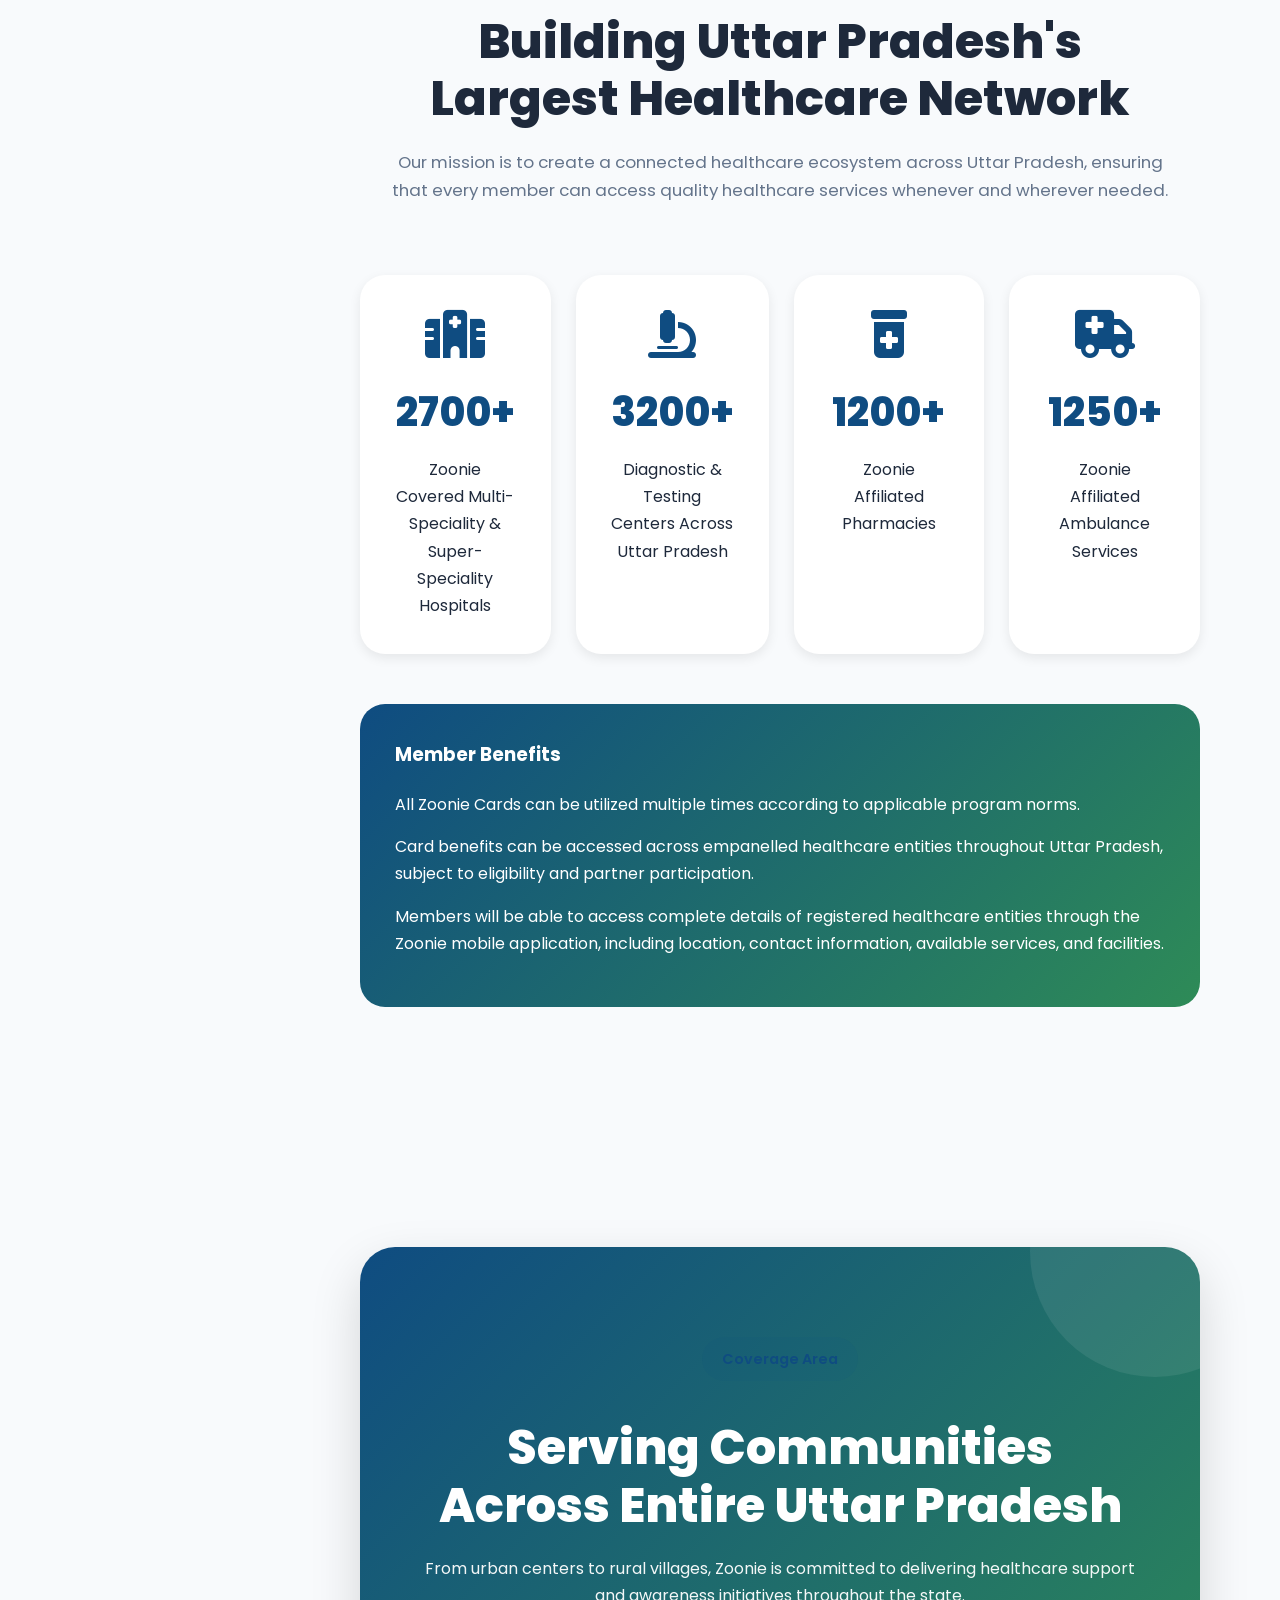
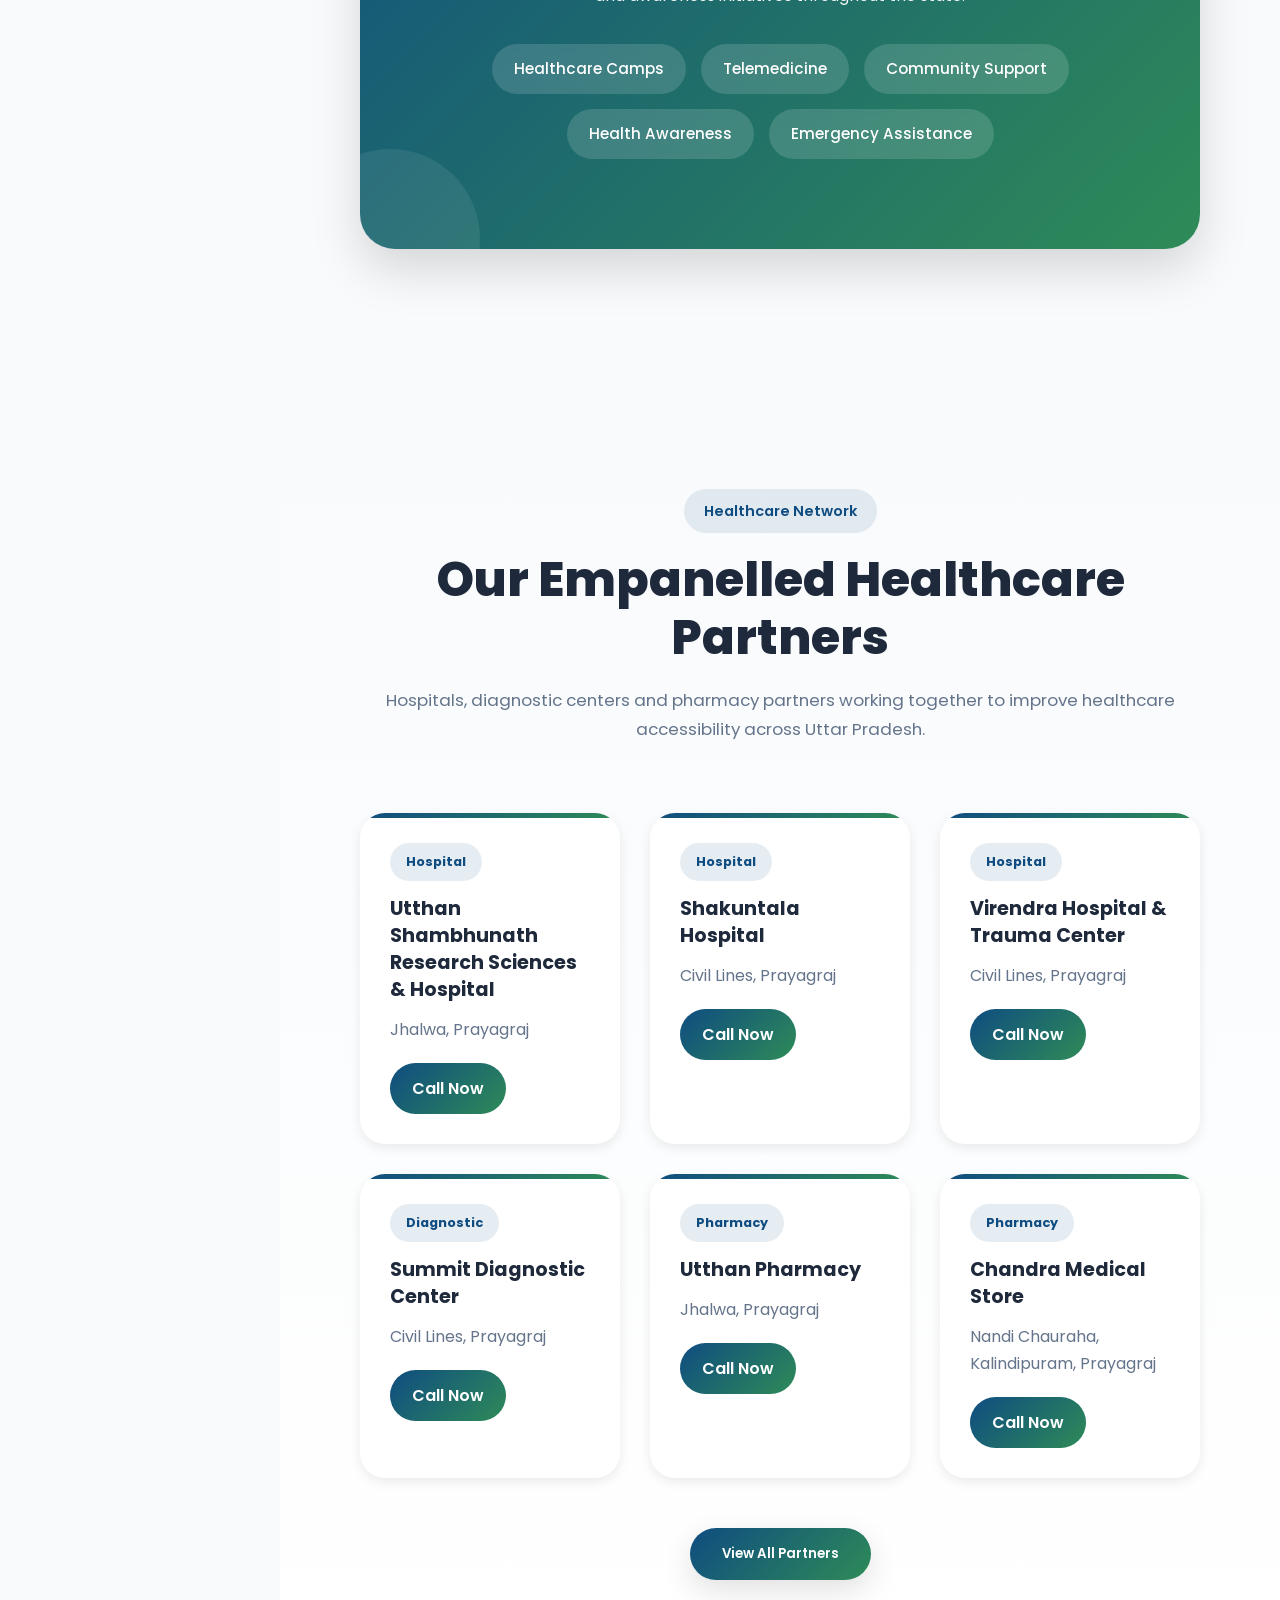
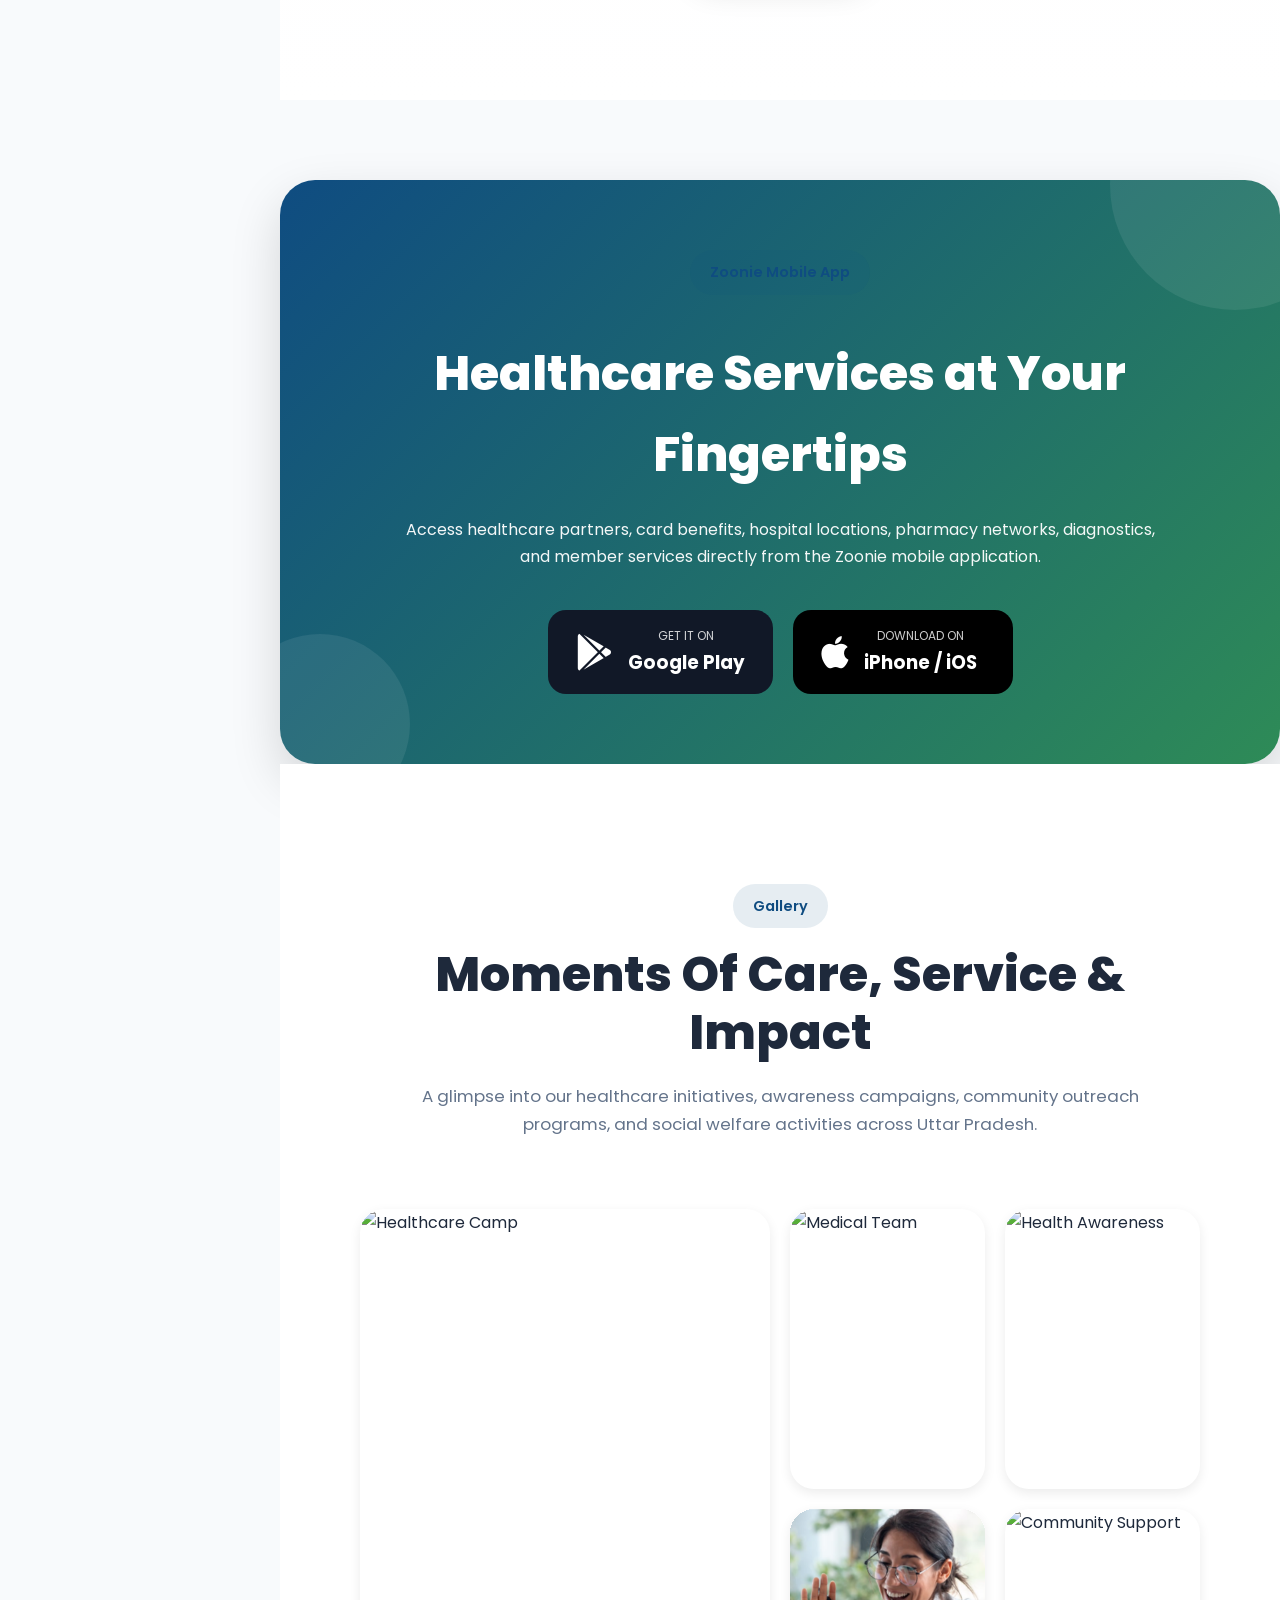
==== commit f0e6ac02: "ambu" ====
--- a/index.html
+++ b/index.html
@@ -4067,7 +4067,7 @@
                 class="network-tab"
                 data-tab="ambulances">
 
-                Ambulances
+                Ambulance
 
             </button>
 
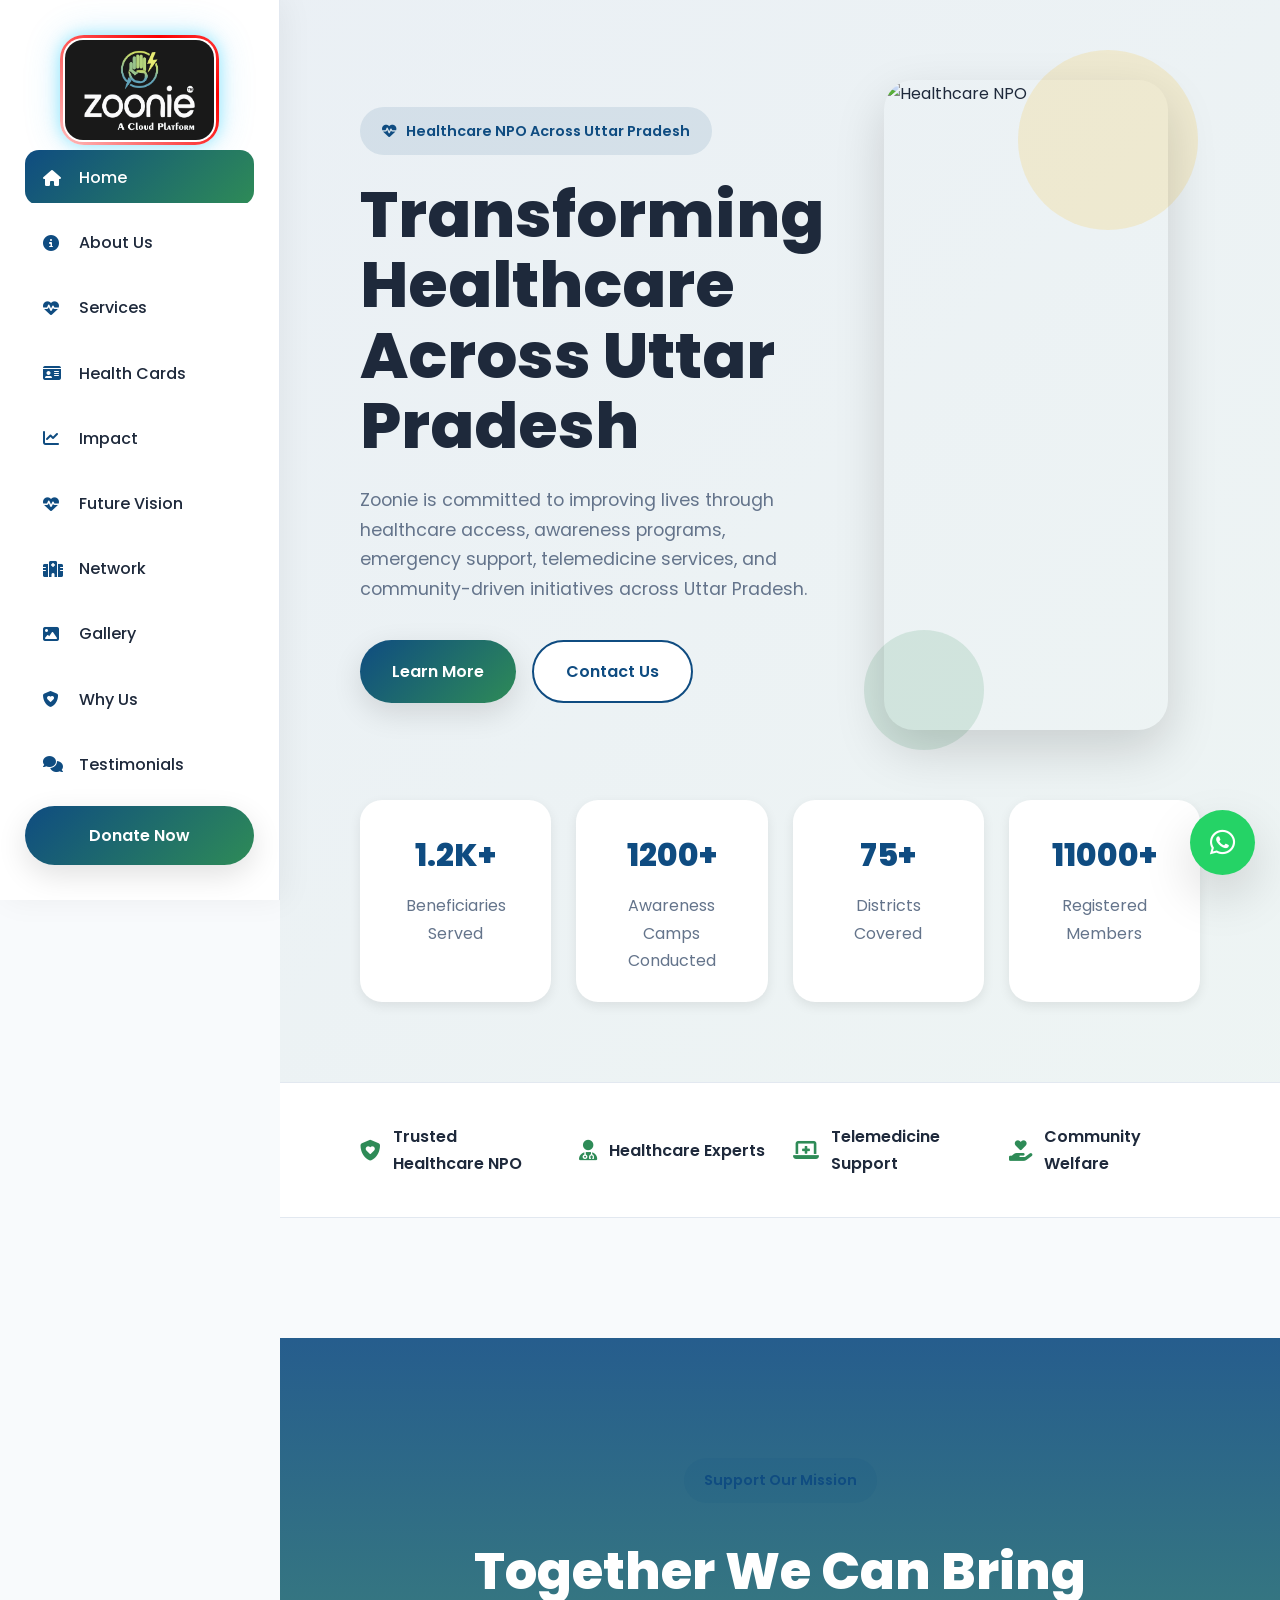
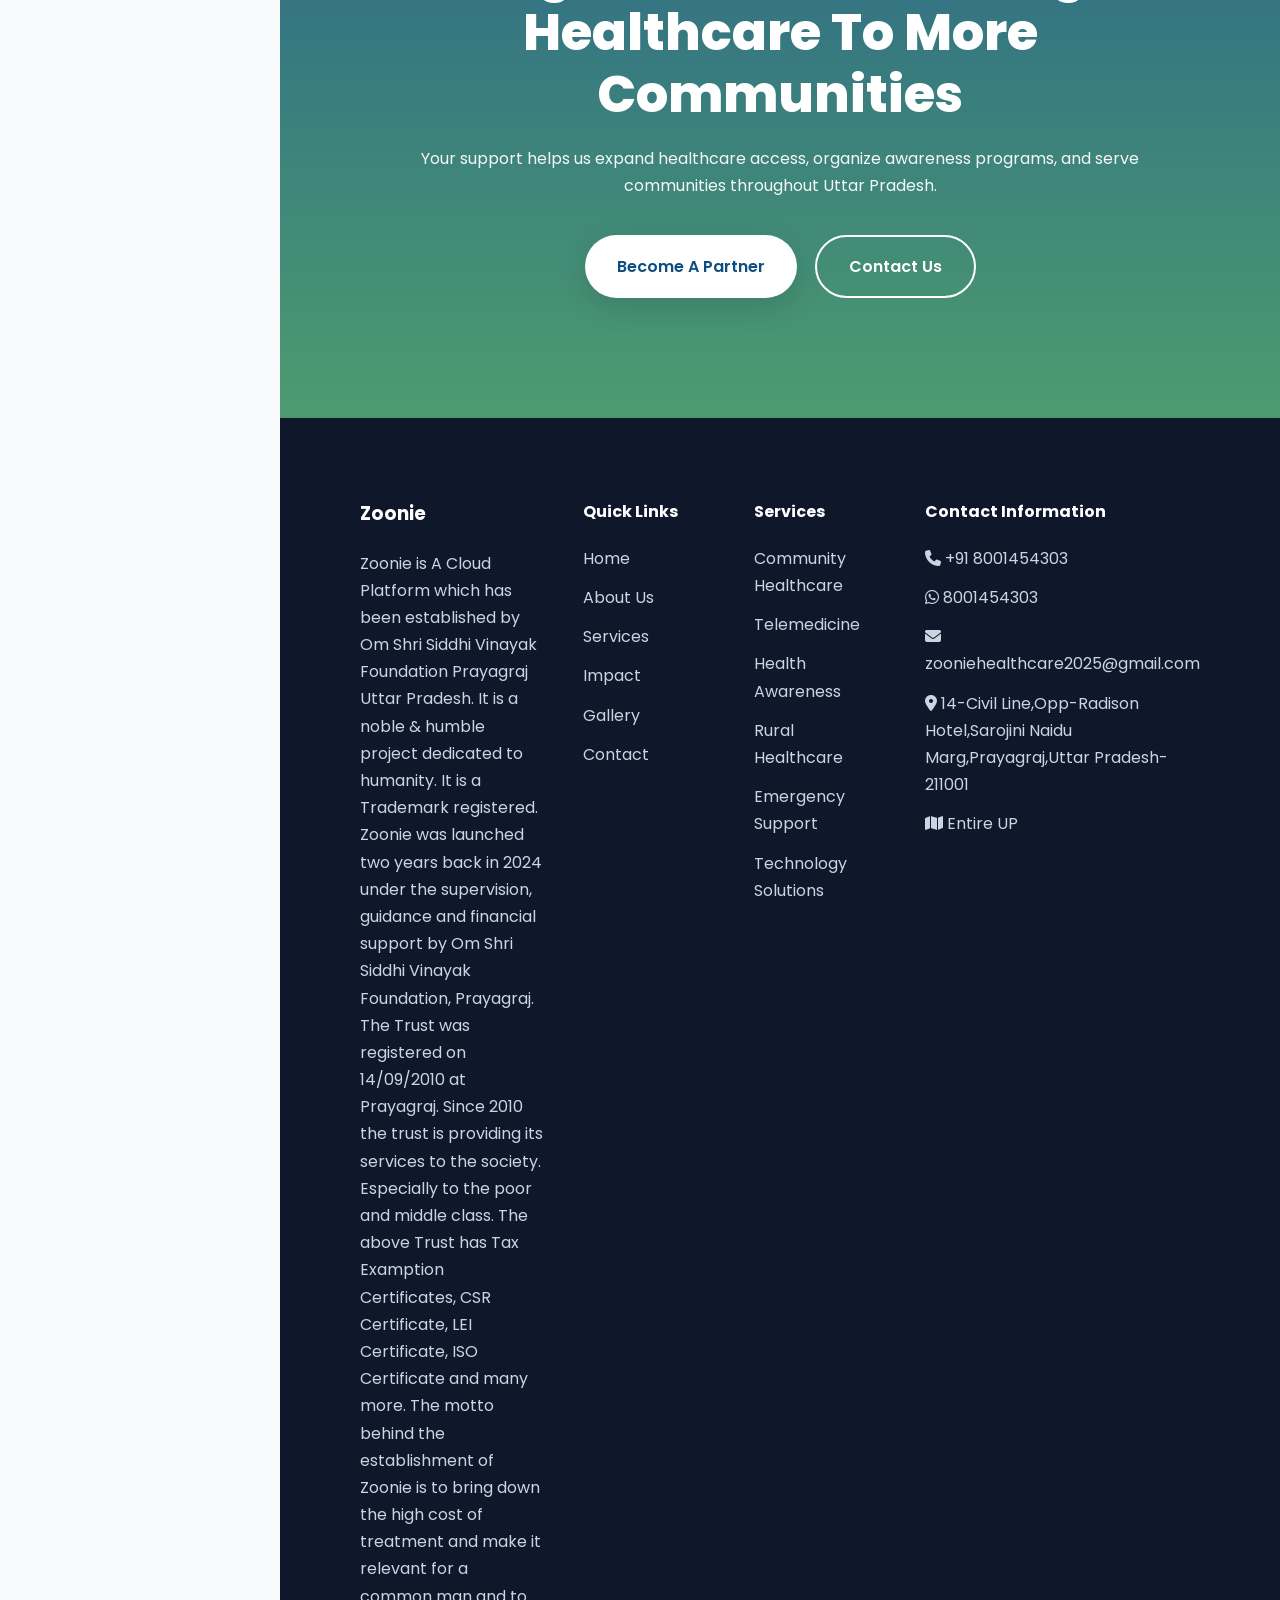
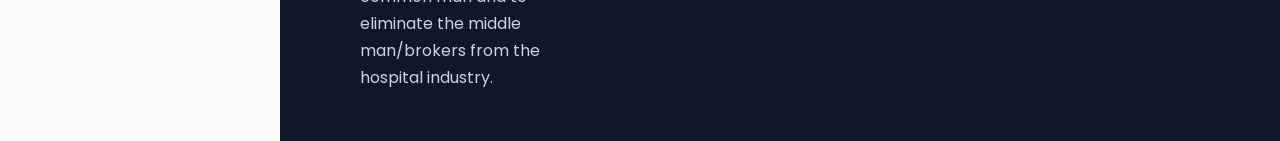
==== commit acbe2850: "liveeeeeeee" ====
--- a/index.html
+++ b/index.html
@@ -47,10 +47,7 @@
   />
 
   <link rel="stylesheet" href="style.css" />
-<!-- Your JavaScript -->
-
-
-<!-- Organization Schema -->
+
 <script type="application/ld+json">
 {
   "@context": "https://schema.org",
@@ -78,157 +75,23 @@
 
 <body>
 
-    <!-- =========================
-         LOADER
-    ========================= -->
-
-   <div id="loader">
+<div id="loader">
   <div class="loader-content">
-
     <div class="loader-logo">
       <div class="loader-circle"></div>
       <img src="assets/zoonielogo.jpeg" alt="Zoonie Healthcare Logo" fetchpriority="high" />
     </div>
-
     <h2>Zoonie</h2>
-
   </div>
 </div>
-    <!-- =========================
-         MOBILE MENU BUTTON
-    ========================= -->
-
-    <button id="menuBtn">
-
-        <i class="fas fa-bars"></i>
-
-    </button>
-
-    <!-- =========================
-         SIDEBAR
-    ========================= -->
-
-    <aside class="sidebar" id="sidebar">
-
-        <div class="sidebar-top">
-
-            <div class="logo-big">
-
-                <!-- Future Logo -->
-
-                <!-- <img src="assets/logo.png" alt="Zoonie Logo"> -->
-<img src="assets/zoonielogo11.png" alt="Zoonie Healthcare">
-                <!-- <h2>Zoonie</h2> -->
-
-                
-
-            </div>
-
-        </div>
-
-        <nav class="sidebar-nav">
-
-            <ul>
-
-                <li>
-                    <a href="#home">
-                        <i class="fas fa-house"></i>
-                        Home
-                    </a>
-                </li>
-
-                <li>
-                    <a href="#about">
-                        <i class="fas fa-circle-info"></i>
-                        About Us
-                    </a>
-                </li>
-
-                <li>
-                    <a href="#services">
-                        <i class="fas fa-heart-pulse"></i>
-                        Services
-                    </a>
-                </li>
-<li>
-    <a href="#health-cards">
-        <i class="fa-solid fa-id-card"></i>
-        <span>Health Cards</span>
-    </a>
-</li>
-
-
-                <li>
-                    <a href="#impact">
-                        <i class="fas fa-chart-line"></i>
-                        Impact
-                    </a>
-                </li>
-                <li>
-    <a href="#future-vision">
-        <i class="fa-solid fa-heart-pulse"></i>
-        <span>Future Vision</span>
-    </a>
-</li>
-<li>
-    <a href="#network">
-        <i class="fa-solid fa-hospital"></i>
-        <span>Network</span>
-    </a>
-</li>
-                <li>
-                    <a href="#gallery">
-                        <i class="fas fa-image"></i>
-                        Gallery
-                    </a>
-                </li>
-
-                <li>
-                    <a href="#why-us">
-                        <i class="fas fa-shield-heart"></i>
-                        Why Us
-                    </a>
-                </li>
-
-                <li>
-                    <a href="#testimonials">
-                        <i class="fas fa-comments"></i>
-                        Testimonials
-                    </a>
-                </li>
-
-                <li>
-                    <a href="#contact">
-                        <i class="fas fa-phone"></i>
-                        Contact
-                    </a>
-                </li>
-
-            </ul>
-
-        </nav>
-
-        <div class="sidebar-bottom">
-
-            <a href="#donate" class="donate-btn">
-
-                Donate Now
-
-            </a>
-
-        </div>
-
-    </aside>
-
-    <!-- =========================
-         MAIN CONTENT START
-    ========================= -->
-
-    <main class="main-content">
-
-      <!-- ==================================
-     HERO SECTION
-================================== -->
+
+<button id="menuBtn">
+    <i class="fas fa-bars"></i>
+</button>
+
+<div id="sidebar-root"></div>
+
+<main class="main-content">
 
 <section id="home" class="hero">
 
@@ -264,13 +127,13 @@
 
             <div class="hero-buttons">
 
-                <a href="#about" class="btn primary-btn">
+                <a href="about.html" class="btn primary-btn">
 
                     Learn More
 
                 </a>
 
-                <a href="#contact" class="btn secondary-btn">
+                <a href="contact.html" class="btn secondary-btn">
 
                     Contact Us
 
@@ -279,8 +142,6 @@
             </div>
 
         </div>
-
-        <!-- Hero Image Side -->
 
         <div class="hero-image">
 
@@ -292,8 +153,6 @@
 
     </div>
 
-    <!-- Hero Statistics -->
-
     <div class="hero-stats">
 
         <div class="stat-card">
@@ -332,10 +191,6 @@
 
 </section>
 
-<!-- ==================================
-     TRUST STRIP
-================================== -->
-
 <section class="trust-strip">
 
     <div class="trust-item">
@@ -371,2661 +226,6 @@
     </div>
 
 </section>
-<!-- ==================================
-     ABOUT SECTION
-================================== -->
-
-<section id="about" class="about section">
-
-    <div class="section-header">
-
-        <span class="section-tag">
-            About Us
-        </span>
-
-        <h2>
-            Empowering Communities Through Better Healthcare
-        </h2>
-
-        <p>
-          Zoonie is a cloud-based healthcare platform that has been operating since 2024 under the supervision, guidance, and financial support of Om Shri Siddhi Vinayak Foundation, Prayagraj. The Foundation was registered in Prayagraj on 14 September 2010 and has been serving society since its establishment, with a special focus on supporting poor and middle-class communities.
-
-The primary objective behind the establishment of Zoonie is to make quality healthcare more affordable and accessible for everyone by helping reduce the cost of medical treatment. The platform also aims to simplify the healthcare process by minimizing the involvement of intermediaries and promoting direct access to healthcare services.
-        </p>
-
-    </div>
-
-    <div class="about-container">
-
-        <!-- About Image -->
-
-        <div class="about-image">
-
-            <img
-                src="https://thumbnails.production.thenounproject.com/0RUJte_pTIJSHpq7FoJkB7kMHKA=/fit-in/1000x1000/photos.production.thenounproject.com/photos/76795c12-4614-4b2c-90dc-eddd3e97e0f7.JPG"
-                alt="Healthcare Team">
-
-        </div>
-
-        <!-- About Content -->
-
-        <div class="about-content">
-
-            <h3>
-                Bringing Healthcare Closer To Every Community
-            </h3>
-
-            <p>
-                We believe that access to quality healthcare is a
-                fundamental right. Through innovative healthcare
-                programs, awareness campaigns, technology-driven
-                solutions, and community engagement, we strive to
-                improve lives across urban and rural regions of
-                Uttar Pradesh.
-            </p>
-
-            <p>
-                Our initiatives focus on preventive healthcare,
-                emergency support, health education, and connecting
-                underserved populations with essential medical
-                services.
-            </p>
-
-        </div>
-
-    </div>
-
-    <!-- Mission Vision Values -->
-
-    <div class="mission-grid">
-
-        <!-- Mission -->
-
-        <div class="mission-card">
-
-            <div class="mission-icon">
-
-                <i class="fas fa-bullseye"></i>
-
-            </div>
-
-            <h3>
-                Our Mission
-            </h3>
-
-            <p>
-                To provide affordable, accessible, and reliable
-                healthcare support while promoting awareness and
-                wellness throughout Uttar Pradesh.
-            </p>
-
-        </div>
-
-        <!-- Vision -->
-
-        <div class="mission-card">
-
-            <div class="mission-icon">
-
-                <i class="fas fa-eye"></i>
-
-            </div>
-
-            <h3>
-                Our Vision
-            </h3>
-
-            <p>
-                To create a future where every individual can
-                access quality healthcare regardless of location
-                or economic background.
-            </p>
-
-        </div>
-
-        <!-- Values -->
-
-        <div class="mission-card">
-
-            <div class="mission-icon">
-
-                <i class="fas fa-heart"></i>
-
-            </div>
-
-            <h3>
-                Core Values
-            </h3>
-
-            <p>
-                Compassion, transparency, integrity, innovation,
-                and community welfare guide every initiative we
-                undertake.
-            </p>
-
-        </div>
-
-    </div>
-
-</section>
-
-<!-- ==================================
-     ABOUT HIGHLIGHTS
-================================== -->
-
-<section class="about-highlights">
-
-    <div class="highlight-card">
-
-        <i class="fas fa-user-doctor"></i>
-
-        <h3>
-            Expert Support
-        </h3>
-
-        <p>
-            Experienced healthcare professionals and volunteers.
-        </p>
-
-    </div>
-
-    <div class="highlight-card">
-
-        <i class="fas fa-house-medical"></i>
-
-        <h3>
-            Rural Outreach
-        </h3>
-
-        <p>
-            Bringing healthcare access to underserved communities.
-        </p>
-
-    </div>
-
-    <div class="highlight-card">
-
-        <i class="fas fa-laptop-medical"></i>
-
-        <h3>
-            Digital Healthcare
-        </h3>
-
-        <p>
-            Modern telemedicine and healthcare technology support.
-        </p>
-
-    </div>
-
-    <div class="highlight-card">
-
-        <i class="fas fa-hand-holding-heart"></i>
-
-        <h3>
-            Community First
-        </h3>
-
-        <p>
-            Focused on improving the lives of people across UP.
-        </p>
-
-    </div>
-
-</section>
-<!-- ==================================
-     SERVICES SECTION
-================================== -->
-
-<section id="services" class="services section">
-
-    <div class="section-header">
-
-        <span class="section-tag">
-            Our Services
-        </span>
-
-        <h2>
-            Healthcare Solutions For Every Community
-        </h2>
-
-        <p>
-            We provide healthcare services, awareness programs,
-            emergency support, and technology-driven healthcare
-            solutions designed to improve lives across Uttar Pradesh.
-        </p>
-
-    </div>
-
-    <div class="services-grid">
-
-        <!-- Service 1 -->
-
-        <div class="service-card">
-
-            <div class="service-icon">
-
-                <i class="fas fa-hospital"></i>
-
-            </div>
-
-            <h3>
-                Community Healthcare
-            </h3>
-
-            <p>
-                Improving access to healthcare services for
-                communities through outreach programs and
-                healthcare initiatives.
-            </p>
-
-        </div>
-
-        <!-- Service 2 -->
-
-        <div class="service-card">
-
-            <div class="service-icon">
-
-                <i class="fas fa-bullhorn"></i>
-
-            </div>
-
-            <h3>
-                Health Awareness Programs
-            </h3>
-
-            <p>
-                Organizing awareness campaigns to educate people
-                about preventive care, hygiene, nutrition,
-                and healthy living.
-            </p>
-
-        </div>
-
-        <!-- Service 3 -->
-
-        <div class="service-card">
-
-            <div class="service-icon">
-
-                <i class="fas fa-truck-medical"></i>
-
-            </div>
-
-            <h3>
-                Emergency Medical Support
-            </h3>
-
-            <p>
-                Providing immediate healthcare assistance and
-                connecting communities with essential medical
-                resources during emergencies.
-            </p>
-
-        </div>
-
-        <!-- Service 4 -->
-
-        <div class="service-card">
-
-            <div class="service-icon">
-
-                <i class="fas fa-laptop-medical"></i>
-
-            </div>
-
-            <h3>
-                Telemedicine Services
-            </h3>
-
-            <p>
-                Enabling virtual healthcare consultations and
-                connecting patients with healthcare professionals
-                through digital platforms.
-            </p>
-
-        </div>
-
-        <!-- Service 5 -->
-
-        <div class="service-card">
-
-            <div class="service-icon">
-
-                <i class="fas fa-house-medical"></i>
-
-            </div>
-
-            <h3>
-                Rural Health Initiatives
-            </h3>
-
-            <p>
-                Bringing healthcare awareness and support to
-                remote villages and underserved populations.
-            </p>
-
-        </div>
-
-        <!-- Service 6 -->
-
-        <div class="service-card">
-
-            <div class="service-icon">
-
-                <i class="fas fa-microchip"></i>
-
-            </div>
-
-            <h3>
-                Healthcare Technology Solutions
-            </h3>
-
-            <p>
-                Using technology to improve healthcare delivery,
-                communication, and access to medical services.
-            </p>
-
-        </div>
-
-    </div>
-
-</section>
-
-<!-- ==================================
-     SERVICES CTA SECTION
-================================== -->
-
-<section class="services-cta">
-
-    <div class="services-cta-content">
-
-        <span>
-            Working Across Entire Uttar Pradesh
-        </span>
-
-        <h2>
-            Together We Can Build A Healthier Future
-        </h2>
-
-        <p>
-            Join hands with Zoonie and help us bring healthcare,
-            awareness, and support to thousands of families
-            throughout Uttar Pradesh.
-        </p>
-
-        <div class="cta-buttons">
-
-            <a href="#contact" class="btn primary-btn">
-                Contact Us
-            </a>
-
-            <a href="#donate" class="btn secondary-btn">
-                Support Our Mission
-            </a>
-
-        </div>
-
-    </div>
-
-</section>
-
-<!-- ==================================
-     HEALTHCARE CARDS SECTION
-================================== -->
-
-<section id="health-cards" class="health-cards section">
-
-    <div class="section-header">
-
-        <span class="section-tag">
-            Membership Cards
-        </span>
-
-        <h2>
-            S.F. Health Membership Cards
-        </h2>
-
-        <p>
-            Choose the healthcare card that best suits your
-            family's medical protection and support needs.
-        </p>
-        <div class="card-info-box">
-
-    <div class="card-info-icon">
-        <i class="fa-solid fa-shield-heart"></i>
-    </div>
-
-    <div class="card-info-content">
-
-        <h3>
-            Works Alongside Other Healthcare Schemes
-        </h3>
-
-        <p>
-            Zoonie Platinum Card can be applicable even with Ayushman Card or any Health Insurance Policy/Cards because may be Ayushman Card or any Insurance Policy they doesn't consider any payment against OPD Fee, Medicines, Consumables  or diagnostic bills. So who will pay these bills or bear the expenses? Naturally the patient.... But if they attach Zoonie Platinum Cards with the above Card or Policy definitely all the facilities/discounts will be applied (as per norm).
-        </p>
-        <p class="info-note">
-
-    Benefits and services are subject to eligibility,
-    partner participation, and applicable program terms.
-
-</p>
-
-    </div>
-
-</div>
-
-    </div>
-
-    <div class="cards-grid">
-
-        <!-- Platinum -->
-
-        <div class="membership-card platinum">
-
-            <div class="popular-badge">
-                MOST POPULAR
-            </div>
-
-            <h3>Platinum Card</h3>
-
-            <div class="price">
-                ₹499
-            </div>
-
-            <ul>
-
-                <li>✓ Entire Family Covered</li>
-
-                <li>✓ Lifetime Renewal</li>
-
-                <li>✓ Future Members Covered</li>
-
-                <li>✓ Age 18+ Applicant</li>
-
-            </ul>
-
-            <button
-                class="details-btn"
-                data-modal="platinumModal">
-
-                View Details
-
-            </button>
-
-        </div>
-
-        <!-- Premium -->
-
-        <div class="membership-card premium">
-
-            <h3>Premium Card</h3>
-
-            <div class="price">
-                ₹299
-            </div>
-
-            <ul>
-
-                <li>✓ Entire Family Covered</li>
-
-                <li>✓ Annual Renewal</li>
-
-                <li>✓ Healthcare Support</li>
-
-                <li>✓ Age 18+ Applicant</li>
-
-            </ul>
-
-            <button
-                class="details-btn"
-                data-modal="premiumModal">
-
-                View Details
-
-            </button>
-
-        </div>
-
-        <!-- Pragathi -->
-
-        <div class="membership-card pragathi">
-
-            <h3>Pragati Card</h3>
-
-            <div class="price">
-                Women Empowerment
-            </div>
-
-            <ul>
-
-                <li>✓ Family Health Support</li>
-
-                <li>✓ Business Support</li>
-
-                <li>✓ Self Employment</li>
-
-                <li>✓ Female Only</li>
-
-            </ul>
-
-            <button
-                class="details-btn"
-                data-modal="pragathiModal">
-
-                View Details
-
-            </button>
-
-        </div>
-
-        <!-- Credit -->
-
-        <div class="membership-card credit">
-
-            <h3>Health Credit Card</h3>
-
-            <div class="price">
-                Medical Credit
-            </div>
-
-            <ul>
-
-                <li>✓ Treatment Support</li>
-
-                <li>✓ Surgery Support</li>
-
-                <li>✓ Medicine Coverage</li>
-
-                <li>✓ Female Holder</li>
-
-            </ul>
-
-            <button
-                class="details-btn"
-                data-modal="creditModal">
-
-                View Details
-
-            </button>
-
-        </div>
-
-    </div>
-
-</section>
-<!-- ==================================
-     IMPACT SECTION
-================================== -->
-
-<section id="impact" class="impact section">
-
-    <div class="section-header">
-
-        <span class="section-tag">
-            Our Impact
-        </span>
-
-        <h2>
-            Creating Meaningful Change Across Uttar Pradesh
-        </h2>
-
-        <p>
-            Through healthcare initiatives, awareness programs,
-            and community outreach, we continue to make a
-            positive impact in the lives of thousands.
-        </p>
-
-    </div>
-
-    <!-- Impact Counters -->
-
-    <div class="impact-grid">
-
-        <div class="impact-card">
-
-            <div class="impact-icon">
-                <i class="fas fa-users"></i>
-            </div>
-
-            <h3 class="counter" data-target="1200">
-                0
-            </h3>
-
-            <p>
-                Beneficiaries Served
-            </p>
-
-        </div>
-
-        <div class="impact-card">
-
-            <div class="impact-icon">
-                <i class="fas fa-briefcase-medical"></i>
-            </div>
-
-            <h3 class="counter" data-target="1200">
-                0
-            </h3>
-
-            <p>
-                Awareness Camps Conducted
-            </p>
-
-        </div>
-
-        <div class="impact-card district-card" id="districtCard">
-
-    <div class="impact-icon">
-        <i class="fas fa-map-location-dot"></i>
-    </div>
-
-    <h3 class="counter" data-target="75">0</h3>
-
-    <p>Districts Covered</p>
-
-    <span class="view-districts">
-        Click to View
-    </span>
-
-</div>
-
-        <div class="impact-card">
-
-            <div class="impact-icon">
-                <i class="fas fa-handshake"></i>
-            </div>
-
-            <h3 class="counter" data-target="11000">
-                0
-            </h3>
-
-            <p>
-                Registered Members
-            </p>
-
-        </div>
-
-    </div>
-
-</section>
-
-<!-- ==================================
-     DISTRICTS MODAL
-================================== -->
-
-<div id="districtModal" class="district-modal">
-
-    <div class="district-modal-content">
-
-        <span id="closeDistrictModal">&times;</span>
-
-        <h2>Covered Districts</h2>
-
-        <p>
-            Zoonie Healthcare Network currently serves across
-            Uttar Pradesh.
-        </p>
-
-        <div class="district-grid">
-
-            <span>Agra</span>
-            <span>Aligarh</span>
-            <span>Ambedkar Nagar</span>
-            <span>Amethi</span>
-            <span>Amroha</span>
-            <span>Auraiya</span>
-            <span>Ayodhya</span>
-            <span>Azamgarh</span>
-            <span>Baghpat</span>
-            <span>Bahraich</span>
-            <span>Ballia</span>
-            <span>Balrampur</span>
-            <span>Banda</span>
-            <span>Barabanki</span>
-            <span>Bareilly</span>
-            <span>Basti</span>
-            <span>Bhadohi</span>
-            <span>Bijnor</span>
-            <span>Budaun</span>
-            <span>Bulandshahr</span>
-            <span>Chandauli</span>
-            <span>Chitrakoot</span>
-            <span>Deoria</span>
-            <span>Etah</span>
-            <span>Etawah</span>
-            <span>Farrukhabad</span>
-            <span>Fatehpur</span>
-            <span>Firozabad</span>
-            <span>Gautam Buddha Nagar</span>
-            <span>Ghaziabad</span>
-            <span>Ghazipur</span>
-            <span>Gonda</span>
-            <span>Gorakhpur</span>
-            <span>Hamirpur</span>
-            <span>Hapur</span>
-            <span>Hardoi</span>
-            <span>Hathras</span>
-            <span>Jalaun</span>
-            <span>Jaunpur</span>
-            <span>Jhansi</span>
-            <span>Kannauj</span>
-            <span>Kanpur Dehat</span>
-            <span>Kanpur Nagar</span>
-            <span>Kasganj</span>
-            <span>Kaushambi</span>
-            <span>Kushinagar</span>
-            <span>Lakhimpur Kheri</span>
-            <span>Lalitpur</span>
-            <span>Lucknow</span>
-            <span>Maharajganj</span>
-            <span>Mahoba</span>
-            <span>Mainpuri</span>
-            <span>Mathura</span>
-            <span>Mau</span>
-            <span>Meerut</span>
-            <span>Mirzapur</span>
-            <span>Moradabad</span>
-            <span>Muzaffarnagar</span>
-            <span>Pilibhit</span>
-            <span>Pratapgarh</span>
-            <span>Prayagraj</span>
-            <span>Raebareli</span>
-            <span>Rampur</span>
-            <span>Saharanpur</span>
-            <span>Sambhal</span>
-            <span>Sant Kabir Nagar</span>
-            <span>Shahjahanpur</span>
-            <span>Shamli</span>
-            <span>Shravasti</span>
-            <span>Siddharthnagar</span>
-            <span>Sitapur</span>
-            <span>Sonbhadra</span>
-            <span>Sultanpur</span>
-            <span>Unnao</span>
-            <span>Varanasi</span>
-
-        </div>
-
-    </div>
-
-</div>
-
-<!-- ==================================
-     COVERED DISTRICTS
-================================== -->
-
-
-
-
-
-
-
-
-<section id="health-camp" class="gallery section">
-
-    <div class="section-header">
-
-        <span class="section-tag">
-            Health Camps
-        </span>
-
-        <h2>
-            Bringing Healthcare Closer To Every Community
-        </h2>
-
-        <p>
-            Explore our free medical camps, health awareness drives,
-            vaccination programs, blood donation initiatives, and
-            community healthcare activities across Uttar Pradesh.
-        </p>
-
-    </div>
-
-    <div class="gallery-grid">
-
-        <!-- 1 -->
-        <div class="gallery-item">
-
-            <img src="assets/camp-1 (1).jpg"
-                alt="Health Camp">
-
-            <div class="gallery-overlay">
-                <h3>Free Health Camp</h3>
-                <p>Medical Consultation & Check-up</p>
-            </div>
-
-        </div>
-
-        <!-- 2 -->
-        <div class="gallery-item">
-
-            <img src="https://images.unsplash.com/photo-1588776814546-1ffcf47267a5?auto=format&fit=crop&w=900&q=80"
-                alt="Vaccination Camp">
-
-            <div class="gallery-overlay">
-                <h3>Vaccination Drive</h3>
-                <p>Protecting Every Family</p>
-            </div>
-
-        </div>
-
-        <!-- 3 -->
-        <div class="gallery-item">
-
-            <img src="assets/doctor-1.jpeg"
-                alt="Doctors">
-
-            <div class="gallery-overlay">
-                <h3>Expert Doctors</h3>
-                <p>Dedicated Medical Team</p>
-            </div>
-
-        </div>
-
-        <!-- 4 -->
-        <div class="gallery-item">
-
-            <img
-src="assets/camp-2.jpg"
-alt="Free Health Checkup Camp in Uttar Pradesh"
-loading="lazy"
-decoding="async">
-
-            <div class="gallery-overlay">
-                <h3>Health Screening</h3>
-                <p>Early Detection Saves Lives</p>
-            </div>
-
-        </div>
-
-        <!-- 5 -->
-        <div class="gallery-item">
-
-            <img src="assets/camp-3.jpg"
-                alt="Community Healthcare">
-
-            <div class="gallery-overlay">
-                <h3>Community Care</h3>
-                <p>Serving Rural Communities</p>
-            </div>
-
-        </div>
-
-        <!-- 6 -->
-        <div class="gallery-item">
-
-            <img src="assets/camp-16.jpeg"
-                alt="Medical Camp">
-
-            <div class="gallery-overlay">
-                <h3>Medical Outreach</h3>
-                <p>Patient At Healthcamp</p>
-            </div>
-
-        </div>
-
-        <!-- 7 -->
-        <div class="gallery-item">
-
-            <img src="assets/camp-18.jpeg"
-                alt="Health Awareness">
-
-            <div class="gallery-overlay">
-                <h3>Health Awareness</h3>
-                <p>Educating The Community</p>
-            </div>
-
-        </div>
-
-        <!-- 8 -->
-        <div class="gallery-item">
-
-            <img src="assets/camp-12.jpeg"
-                alt="Healthcare Support">
-
-            <div class="gallery-overlay">
-                <h3>Healthcare Support</h3>
-                <p>Compassion In Action</p>
-            </div>
-
-        </div>
-
-    </div>
-
-</section>
-
-<!-- ==================================
-     ACHIEVEMENTS SECTION
-================================== -->
-
-<section class="achievements">
-
-    <div class="achievement-content">
-
-        <div class="achievement-left">
-
-            <span class="section-tag">
-                Achievements
-            </span>
-
-            <h2>
-                Strengthening Communities Through
-                Healthcare Excellence
-            </h2>
-
-            <p>
-                Our efforts focus on creating sustainable
-                healthcare solutions that improve quality
-                of life, promote awareness, and ensure
-                access to essential healthcare services.
-            </p>
-
-        </div>
-
-        <div class="achievement-right">
-
-            <div class="achievement-item">
-
-                <i class="fas fa-check-circle"></i>
-
-                <div>
-
-                    <h4>
-                        Community Outreach Programs
-                    </h4>
-
-                    <p>
-                        Conducting awareness and healthcare
-                        support initiatives throughout UP.
-                    </p>
-
-                </div>
-
-            </div>
-
-            <div class="achievement-item">
-
-                <i class="fas fa-check-circle"></i>
-
-                <div>
-
-                    <h4>
-                        Telemedicine Accessibility
-                    </h4>
-
-                    <p>
-                        Connecting patients and healthcare
-                        professionals through digital platforms.
-                    </p>
-
-                </div>
-
-            </div>
-
-            <div class="achievement-item">
-
-                <i class="fas fa-check-circle"></i>
-
-                <div>
-
-                    <h4>
-                        Rural Healthcare Support
-                    </h4>
-
-                    <p>
-                        Extending healthcare resources to
-                        underserved and remote communities.
-                    </p>
-
-                </div>
-
-            </div>
-
-            <div class="achievement-item">
-
-                <i class="fas fa-check-circle"></i>
-
-                <div>
-
-                    <h4>
-                        Awareness Campaigns
-                    </h4>
-
-                    <p>
-                        Educating people on preventive care,
-                        hygiene, and healthy living.
-                    </p>
-
-                </div>
-
-            </div>
-
-        </div>
-
-    </div>
-
-</section>
-
-<section id="future-vision" class="future-healthcare-vision section">
-
-
-<div class="section-header">
-
-    <span class="section-tag">
-        Future Healthcare Vision
-    </span>
-
-    <h2>
-        Building Uttar Pradesh's Largest Healthcare Network
-    </h2>
-
-    <p>
-        Our mission is to create a connected healthcare ecosystem across Uttar Pradesh, ensuring that every member can access quality healthcare services whenever and wherever needed.
-    </p>
-
-</div>
-
-
-<div class="future-network-grid">
-
-    <div class="future-card">
-
-        <i class="fa-solid fa-hospital"></i>
-
-        <h3>2700+</h3>
-
-        <p>
-            Zoonie Covered Multi-Speciality & Super-Speciality Hospitals
-        </p>
-
-    </div>
-
-    <div class="future-card">
-
-        <i class="fa-solid fa-microscope"></i>
-
-        <h3>3200+</h3>
-
-        <p>
-            Diagnostic & Testing Centers Across Uttar Pradesh
-        </p>
-
-    </div>
-
-    <div class="future-card">
-
-        <i class="fa-solid fa-prescription-bottle-medical"></i>
-
-        <h3>1200+</h3>
-
-        <p>
-            Zoonie Affiliated Pharmacies
-        </p>
-
-    </div>
-
-    <div class="future-card">
-
-        <i class="fa-solid fa-truck-medical"></i>
-
-        <h3>1250+</h3>
-
-        <p>
-            Zoonie Affiliated Ambulance Services
-        </p>
-
-    </div>
-
-</div>
-
-<div class="future-network-note">
-
-    <h3>
-        Member Benefits
-    </h3>
-
-    <ul>
-
-        <li>
-            All Zoonie Cards can be utilized multiple times according to applicable program norms.
-        </li>
-
-        <li>
-            Card benefits can be accessed across empanelled healthcare entities throughout Uttar Pradesh, subject to eligibility and partner participation.
-        </li>
-
-        <li>
-            Members will be able to access complete details of registered healthcare entities through the Zoonie mobile application, including location, contact information, available services, and facilities.
-        </li>
-
-    </ul>
-
-</div>
-
-
-</div>
-</section>
-
-<!-- ==================================
-     COVERAGE SECTION
-================================== -->
-
-<section class="coverage-section">
-
-    <div class="coverage-content">
-
-        <span class="section-tag">
-            Coverage Area
-        </span>
-
-        <h2>
-            Serving Communities Across Entire Uttar Pradesh
-        </h2>
-
-        <p>
-            From urban centers to rural villages, Zoonie is
-            committed to delivering healthcare support and
-            awareness initiatives throughout the state.
-        </p>
-
-        <div class="coverage-badges">
-
-            <span>Healthcare Camps</span>
-
-            <span>Telemedicine</span>
-
-            <span>Community Support</span>
-
-            <span>Health Awareness</span>
-
-            <span>Emergency Assistance</span>
-
-        </div>
-
-    </div>
-
-</section>
-<!-- ==================================
-     HEALTHCARE NETWORK
-================================== -->
-
-<section id="network" class="healthcare-network section">
-
-    <div class="section-header">
-
-        <span class="section-tag">
-            Healthcare Network
-        </span>
-
-        <h2>
-            Our Empanelled Healthcare Partners
-        </h2>
-
-        <p>
-            Hospitals, diagnostic centers and pharmacy
-            partners working together to improve healthcare
-            accessibility across Uttar Pradesh.
-        </p>
-
-    </div>
-
-    <!-- Network Stats -->
-
-    <!-- <div class="network-stats">
-
-        <div class="network-stat">
-
-            <h3>15+</h3>
-
-            <p>Healthcare Partners</p>
-
-        </div>
-
-        <div class="network-stat">
-
-            <h3>10+</h3>
-
-            <p>Hospitals</p>
-
-        </div>
-
-        <div class="network-stat">
-
-            <h3>5+</h3>
-
-            <p>Diagnostic Centers</p>
-
-        </div>
-
-        <div class="network-stat">
-
-            <h3>10+</h3>
-
-            <p>Pharmacy Partners</p>
-
-        </div>
-
-    </div> -->
-
-    <!-- Featured Partners -->
-
-    <div class="network-grid">
-
-        <div class="partner-card">
-
-            <span class="partner-badge">
-                Hospital
-            </span>
-
-            <h3>
-                Utthan Shambhunath Research Sciences & Hospital
-            </h3>
-
-            <p>
-                Jhalwa, Prayagraj
-            </p>
-
-            <a href="tel:9129555123">
-
-                Call Now
-
-            </a>
-
-        </div>
-
-        <div class="partner-card">
-
-            <span class="partner-badge">
-                Hospital
-            </span>
-
-            <h3>
-                Shakuntala Hospital
-            </h3>
-
-            <p>
-                Civil Lines, Prayagraj
-            </p>
-
-            <a href="tel:9415216165">
-
-                Call Now
-
-            </a>
-
-        </div>
-
-        <div class="partner-card">
-
-            <span class="partner-badge">
-                Hospital
-            </span>
-
-            <h3>
-                Virendra Hospital & Trauma Center
-            </h3>
-
-            <p>
-                Civil Lines, Prayagraj
-            </p>
-
-            <a href="tel:9415385401">
-
-                Call Now
-
-            </a>
-
-        </div>
-
-        <div class="partner-card">
-
-            <span class="partner-badge">
-                Diagnostic
-            </span>
-
-            <h3>
-                Summit Diagnostic Center
-            </h3>
-
-            <p>
-                Civil Lines, Prayagraj
-            </p>
-
-            <a href="tel:8840459180">
-
-                Call Now
-
-            </a>
-
-        </div>
-
-        <div class="partner-card">
-
-            <span class="partner-badge">
-                Pharmacy
-            </span>
-
-            <h3>
-                Utthan Pharmacy
-            </h3>
-
-            <p>
-                Jhalwa, Prayagraj
-            </p>
-
-            <a href="tel:9129555123">
-
-                Call Now
-
-            </a>
-
-        </div>
-
-        <div class="partner-card">
-
-            <span class="partner-badge">
-                Pharmacy
-            </span>
-
-            <h3>
-                Chandra Medical Store
-            </h3>
-
-            <p>
-                Nandi Chauraha, Kalindipuram, Prayagraj
-            </p>
-
-            <a href="tel:8543061384">
-
-                Call Now
-
-            </a>
-
-        </div>
-
-    </div>
-
-    <div class="network-btn-wrap">
-
-        <button id="viewPartnersBtn"
-            class="btn primary-btn">
-
-            View All Partners
-
-        </button>
-
-    </div>
-
-</section>
-
-<div class="app-download-section">
-
-    <div class="app-download-content">
-
-        <span class="section-tag">
-            Zoonie Mobile App
-        </span>
-
-        <h2>
-            Healthcare Services at Your Fingertips
-        </h2>
-
-        <p>
-            Access healthcare partners, card benefits, hospital locations,
-            pharmacy networks, diagnostics, and member services directly
-            from the Zoonie mobile application.
-        </p>
-
-        <div class="app-buttons">
-
-            <a
-                href="https://play.google.com/store/apps/details?id=com.zooniecare"
-                target="_blank"
-                class="app-btn android-btn"
-            >
-
-                <i class="fa-brands fa-google-play"></i>
-
-                <div>
-                    <small>GET IT ON</small>
-                    <span>Google Play</span>
-                </div>
-
-            </a>
-
-            <a
-                href="https://apps.apple.com/in/app/zoonie/id6743469824"
-                target="_blank"
-                class="app-btn ios-btn"
-            >
-
-                <i class="fa-brands fa-apple"></i>
-
-                <div>
-                    <small>DOWNLOAD ON</small>
-                    <span>iPhone / iOS</span>
-                </div>
-
-            </a>
-
-        </div>
-
-    </div>
-
-</div>
-<!-- ==================================
-     GALLERY SECTION
-================================== -->
-<section id="gallery" class="gallery section">
-
-    <div class="section-header">
-
-        <span class="section-tag">
-            Gallery
-        </span>
-
-        <h2>
-            Moments Of Care, Service & Impact
-        </h2>
-
-        <p>
-            A glimpse into our healthcare initiatives,
-            awareness campaigns, community outreach
-            programs, and social welfare activities
-            across Uttar Pradesh.
-        </p>
-
-    </div>
-
-    <div class="gallery-grid" id="galleryGrid">
-
-        <!-- Gallery Item 1 -->
-
-        <div class="gallery-item">
-
-            <img
-                src="https://images.unsplash.com/photo-1576091160550-2173dba999ef?auto=format&fit=crop&w=900&q=80"
-                alt="Healthcare Camp"
-                loading="lazy">
-
-            <div class="gallery-overlay">
-
-                <h3>Healthcare Camp</h3>
-
-                <p>Community Medical Support</p>
-
-            </div>
-
-        </div>
-
-        <!-- Gallery Item 2 -->
-
-        <div class="gallery-item">
-
-            <img
-                src="https://images.unsplash.com/photo-1584515933487-779824d29309?auto=format&fit=crop&w=900&q=80"
-                alt="Medical Team"
-                loading="lazy">
-
-            <div class="gallery-overlay">
-
-                <h3>Medical Team</h3>
-
-                <p>Dedicated Healthcare Professionals</p>
-
-            </div>
-
-        </div>
-
-        <!-- Gallery Item 3 -->
-
-        <div class="gallery-item">
-
-            <img
-                src="https://images.unsplash.com/photo-1532938911079-1b06ac7ceec7?auto=format&fit=crop&w=900&q=80"
-                alt="Health Awareness"
-                loading="lazy">
-
-            <div class="gallery-overlay">
-
-                <h3>Awareness Program</h3>
-
-                <p>Educating Communities</p>
-
-            </div>
-
-        </div>
-
-        <!-- Gallery Item 4 -->
-
-        <div class="gallery-item">
-
-            <img
-                src="assets/telemedicine.jpg"
-                alt="Telemedicine"
-                loading="lazy">
-
-            <div class="gallery-overlay">
-
-                <h3>Telemedicine</h3>
-
-                <p>Digital Healthcare Support</p>
-
-            </div>
-
-        </div>
-
-        <!-- Gallery Item 5 -->
-
-        <div class="gallery-item">
-
-            <img
-                src="assets/ruralhealth.jpg"
-                alt="Rural Healthcare"
-                loading="lazy">
-
-            <div class="gallery-overlay">
-
-                <h3>Rural Outreach</h3>
-
-                <p>Healthcare Beyond Cities</p>
-
-            </div>
-
-        </div>
-
-        <!-- Gallery Item 6 -->
-
-        <div class="gallery-item">
-
-            <img
-                src="https://images.unsplash.com/photo-1526256262350-7da7584cf5eb?auto=format&fit=crop&w=900&q=80"
-                alt="Community Support"
-                loading="lazy">
-
-            <div class="gallery-overlay">
-
-                <h3>Community Support</h3>
-
-                <p>Together For Better Health</p>
-
-            </div>
-
-        </div>
-
-        <!-- Gallery Item 7 -->
-
-        <div class="gallery-item">
-
-            <img
-                src="https://images.unsplash.com/photo-1551190822-a9333d879b1f?auto=format&fit=crop&w=900&q=80"
-                alt="Health Screening"
-                loading="lazy">
-
-            <div class="gallery-overlay">
-
-                <h3>Health Screening</h3>
-
-                <p>Preventive Healthcare</p>
-
-            </div>
-
-        </div>
-
-        <!-- Gallery Item 8 -->
-
-        <div class="gallery-item">
-
-            <img
-                src="https://images.unsplash.com/photo-1580281657527-47f249e8f4df?auto=format&fit=crop&w=900&q=80"
-                alt="Healthcare NGO providing medical services in Uttar Pradesh"
-                loading="lazy">
-
-            <div class="gallery-overlay">
-
-                <h3>Social Impact</h3>
-
-                <p>Improving Lives Daily</p>
-
-            </div>
-
-        </div>
-
-        <!-- Gallery Item 9 -->
-
-        <div class="gallery-item hidden-gallery">
-
-            <img
-                src="assets/img9.jpeg"
-                alt="Zoonie Gallery Image 9"
-                loading="lazy">
-
-        </div>
-
-        <!-- Gallery Item 10 -->
-
-        <div class="gallery-item hidden-gallery">
-
-            <img
-                src="assets/img10.jpeg"
-                alt="Zoonie Gallery Image 10"
-                loading="lazy">
-
-        </div>
-
-        <!-- Gallery Item 11 -->
-
-        <div class="gallery-item hidden-gallery">
-
-            <img
-                src="assets/img11.jpeg"
-                alt="Zoonie Gallery Image 11"
-                loading="lazy">
-
-        </div>
-
-        <!-- Gallery Item 12 -->
-
-        <div class="gallery-item hidden-gallery">
-
-            <img
-                src="assets/img12.jpeg"
-                alt="Zoonie Gallery Image 12"
-                loading="lazy">
-
-        </div>
-
-        <!-- Gallery Item 13 -->
-
-        <div class="gallery-item hidden-gallery">
-
-            <img
-                src="assets/img13.jpeg"
-                alt="Zoonie Gallery Image 13"
-                loading="lazy">
-
-        </div>
-
-        <!-- Gallery Item 14 -->
-
-        <!-- <div class="gallery-item hidden-gallery">
-
-            <img
-                src="assets/img14.jpeg"
-                alt="Zoonie Gallery Image 14"
-                loading="lazy">
-
-        </div> -->
-
-        <!-- Gallery Item 15 -->
-
-        <div class="gallery-item hidden-gallery">
-
-            <img
-                src="assets/img15.jpeg"
-                alt="Zoonie Gallery Image 15"
-                loading="lazy">
-
-        </div>
-
-        <!-- Gallery Item 16 -->
-
-        <div class="gallery-item hidden-gallery">
-
-            <img
-                src="assets/img16.jpeg"
-                alt="Zoonie Gallery Image 16"
-                loading="lazy">
-
-        </div>
-                <!-- Gallery Item 17 -->
-
-        <div class="gallery-item hidden-gallery">
-
-            <img
-                src="assets/img17.jpeg"
-                alt="Zoonie Gallery Image 17"
-                loading="lazy">
-
-        </div>
-
-        <!-- Gallery Item 18 -->
-
-        <div class="gallery-item hidden-gallery">
-
-            <img
-                src="assets/img18.jpeg"
-                alt="Zoonie Gallery Image 18"
-                loading="lazy">
-
-        </div>
-
-        <!-- Gallery Item 19 -->
-
-        <div class="gallery-item hidden-gallery">
-
-            <img
-                src="assets/img19.jpeg"
-                alt="Zoonie Gallery Image 19"
-                loading="lazy">
-
-        </div>
-
-        <!-- Gallery Item 20 -->
-
-        <div class="gallery-item hidden-gallery">
-
-            <img
-                src="assets/img20.jpeg"
-                alt="Zoonie Gallery Image 20"
-                loading="lazy">
-
-        </div>
-
-        <!-- Gallery Item 21 -->
-
-        <div class="gallery-item hidden-gallery">
-
-            <img
-                src="assets/img21.jpeg"
-                alt="Zoonie Gallery Image 21"
-                loading="lazy">
-
-        </div>
-
-        <!-- Gallery Item 22 -->
-
-        <div class="gallery-item hidden-gallery">
-
-            <img
-                src="assets/img22.jpeg"
-                alt="Zoonie Gallery Image 22"
-                loading="lazy">
-
-        </div>
-
-        <!-- Gallery Item 23 -->
-
-        <div class="gallery-item hidden-gallery">
-
-            <img
-                src="assets/img23.jpeg"
-                alt="Zoonie Gallery Image 23"
-                loading="lazy">
-
-        </div>
-
-        <!-- Gallery Item 24 -->
-
-        <div class="gallery-item hidden-gallery">
-
-            <img
-                src="assets/img24.jpeg"
-                alt="Zoonie Gallery Image 24"
-                loading="lazy">
-
-        </div>
-
-        <!-- Gallery Item 25 -->
-
-        <div class="gallery-item hidden-gallery">
-
-            <img
-                src="assets/img25.jpeg"
-                alt="Zoonie Gallery Image 25"
-                loading="lazy">
-
-        </div>
-
-        <!-- Gallery Item 26 -->
-
-        <div class="gallery-item hidden-gallery">
-
-            <img
-                src="assets/img26.jpeg"
-                alt="Zoonie Gallery Image 26"
-                loading="lazy">
-
-        </div>
-
-        <!-- Gallery Item 27 -->
-
-        <!-- <div class="gallery-item hidden-gallery">
-
-            <img
-                src="assets/img27.jpeg"
-                alt="Zoonie Gallery Image 27"
-                loading="lazy">
-
-        </div> -->
-
-        <!-- Gallery Item 28 -->
-
-        <div class="gallery-item hidden-gallery">
-
-            <img
-                src="assets/img28.jpeg"
-                alt="Zoonie Gallery Image 28"
-                loading="lazy">
-
-        </div>
-
-        <!-- Gallery Item 29 -->
-
-        <div class="gallery-item hidden-gallery">
-
-            <img
-                src="assets/img29.jpeg"
-                alt="Zoonie Gallery Image 29"
-                loading="lazy">
-
-        </div>
-
-        <!-- Gallery Item 30 -->
-
-        <div class="gallery-item hidden-gallery">
-
-            <img
-                src="assets/img30.jpeg"
-                alt="Zoonie Gallery Image 30"
-                loading="lazy">
-
-        </div>
-
-        <!-- Gallery Item 31 -->
-
-        <div class="gallery-item hidden-gallery">
-
-            <img
-                src="assets/img31.jpeg"
-                alt="Zoonie Gallery Image 31"
-                loading="lazy">
-
-        </div>
-
-        <!-- Gallery Item 32 -->
-
-        <div class="gallery-item hidden-gallery">
-
-            <img
-                src="assets/img32.jpeg"
-                alt="Zoonie Gallery Image 32"
-                loading="lazy">
-
-        </div>
-                <!-- Gallery Item 33 -->
-
-        <div class="gallery-item hidden-gallery">
-
-            <img
-                src="assets/img33.jpeg"
-                alt="Zoonie Gallery Image 33"
-                loading="lazy">
-
-        </div>
-
-        <!-- Gallery Item 34 -->
-
-        <div class="gallery-item hidden-gallery">
-
-            <img
-                src="assets/img34.jpeg"
-                alt="Zoonie Gallery Image 34"
-                loading="lazy">
-
-        </div>
-
-        <!-- Gallery Item 35 -->
-
-        <div class="gallery-item hidden-gallery">
-
-            <img
-                src="assets/img35.jpeg"
-                alt="Zoonie Gallery Image 35"
-                loading="lazy">
-
-        </div>
-
-        <!-- Gallery Item 36 -->
-
-        <div class="gallery-item hidden-gallery">
-
-            <img
-                src="assets/img36.jpeg"
-                alt="Zoonie Gallery Image 36"
-                loading="lazy">
-
-        </div>
-
-        <!-- Gallery Item 37 -->
-
-        <div class="gallery-item hidden-gallery">
-
-            <img
-                src="assets/img37.jpeg"
-                alt="Zoonie Gallery Image 37"
-                loading="lazy">
-
-        </div>
-
-        <!-- Gallery Item 38 -->
-
-        <div class="gallery-item hidden-gallery">
-
-            <img
-                src="assets/img38.jpeg"
-                alt="Zoonie Gallery Image 38"
-                loading="lazy">
-
-        </div>
-
-        <!-- Gallery Item 39 -->
-
-        <div class="gallery-item hidden-gallery">
-
-            <img
-                src="assets/img39.jpeg"
-                alt="Zoonie Gallery Image 39"
-                loading="lazy">
-
-        </div>
-
-        <!-- Gallery Item 40 -->
-
-        <div class="gallery-item hidden-gallery">
-
-            <img
-                src="assets/img40.jpeg"
-                alt="Zoonie Gallery Image 40"
-                loading="lazy">
-
-        </div>
-
-        <!-- Gallery Item 41 -->
-
-        <!-- <div class="gallery-item hidden-gallery">
-
-            <img
-                src="assets/img41.jpeg"
-                alt="Zoonie Gallery Image 41"
-                loading="lazy">
-
-        </div> -->
-
-        <!-- Gallery Item 42 -->
-
-        <div class="gallery-item hidden-gallery">
-
-            <img
-                src="assets/img42.jpeg"
-                alt="Zoonie Gallery Image 42"
-                loading="lazy">
-
-        </div>
-
-        <!-- Gallery Item 43 -->
-
-        <div class="gallery-item hidden-gallery">
-
-            <img
-                src="assets/img43.jpeg"
-                alt="Zoonie Gallery Image 43"
-                loading="lazy">
-
-        </div>
-
-        <!-- Gallery Item 44 -->
-
-        <div class="gallery-item hidden-gallery">
-
-            <img
-                src="assets/img44.jpeg"
-                alt="Zoonie Gallery Image 44"
-                loading="lazy">
-
-        </div>
-
-        <!-- Gallery Item 45 -->
-
-        <div class="gallery-item hidden-gallery">
-
-            <img
-                src="assets/img45.jpeg"
-                alt="Zoonie Gallery Image 45"
-                loading="lazy">
-
-        </div>
-
-        <!-- Gallery Item 46 -->
-
-        <div class="gallery-item hidden-gallery">
-
-            <img
-                src="assets/img46.jpeg"
-                alt="Zoonie Gallery Image 46"
-                loading="lazy">
-
-        </div>
-
-        <!-- Gallery Item 47 -->
-
-        <div class="gallery-item hidden-gallery">
-
-            <img
-                src="assets/img47.jpeg"
-                alt="Zoonie Gallery Image 47"
-                loading="lazy">
-
-        </div>
-
-        <!-- Gallery Item 48 -->
-
-        <!-- <div class="gallery-item hidden-gallery">
-
-            <img
-                src="assets/img48.jpeg"
-                alt="Zoonie Gallery Image 48"
-                loading="lazy">
-
-        </div> -->
-                <!-- Gallery Item 49 -->
-
-    
-
-   
-
-    </div>
-
-    <!-- Load More Button -->
-
-    <div class="gallery-load-more">
-
-        <button
-            id="loadMoreGallery"
-            class="btn primary-btn">
-
-            View More Photos
-
-        </button>
-
-    </div>
-
-</section>
-
-<section class="video-gallery">
-
-    <div class="section-header">
-
-        <span class="section-tag">
-            Video Gallery
-        </span>
-
-        <h2>
-            Healthcare Activities & Awareness Videos
-        </h2>
-
-        <p>
-            Watch our healthcare camps, awareness programs,
-            community initiatives and beneficiary stories.
-        </p>
-
-    </div>
-
-    <div class="video-grid">
-
-        <div class="video-card">
-
-            <iframe
-                src="https://www.youtube.com/embed/h8nw8Jtz7OI"
-                title="Healthcare Awareness Video"
-                frameborder="0"
-                allow="accelerometer; autoplay; clipboard-write; encrypted-media; gyroscope; picture-in-picture; web-share"
-                allowfullscreen>
-            </iframe>
-
-        </div>
-
-        <div class="video-card">
-
-            <iframe
-                src="https://www.youtube.com/embed/cD3Q1WC6ZM4"
-                title="Healthcare Activities Video"
-                frameborder="0"
-                allow="accelerometer; autoplay; clipboard-write; encrypted-media; gyroscope; picture-in-picture; web-share"
-                allowfullscreen>
-            </iframe>
-
-        </div>
-         <div class="video-card">
-
-           <iframe
-        src="https://www.youtube.com/embed/DIraMUluzIU"
-        title="Zoonie Healthcare Short"
-        loading="lazy"
-        allow="accelerometer; autoplay; clipboard-write; encrypted-media; gyroscope; picture-in-picture; web-share"
-        allowfullscreen>
-    </iframe>
-
-        </div>
-
-    </div>
-    <div class="more-video-btn">
-
-    <a
-        href="https://youtube.com/@zooniehealthcare"
-        target="_blank"
-        class="btn primary-btn">
-
-        <i class="fab fa-youtube"></i>
-        Watch More Videos
-
-    </a>
-
-</div>
-
-</section>
-<!-- ==================================
-     GALLERY CTA
-================================== -->
-
-<section class="gallery-cta">
-
-    <div class="gallery-cta-content">
-
-        <span class="section-tag">
-            Join Our Mission
-        </span>
-
-        <h2>
-            Every Action Creates A Healthier Tomorrow
-        </h2>
-
-        <p>
-            Together we can expand healthcare access,
-            raise awareness, and support communities
-            across Uttar Pradesh.
-        </p>
-
-        <a href="#contact" class="btn primary-btn">
-
-            Become A Supporter
-
-        </a>
-
-    </div>
-
-</section>
-<!-- ==================================
-     WHY CHOOSE US
-================================== -->
-
-<section id="why-us" class="why-us section">
-
-    <div class="section-header">
-
-        <span class="section-tag">
-            Why Choose Zoonie
-        </span>
-
-        <h2>
-            Trusted Healthcare Support For Communities
-        </h2>
-
-        <p>
-            We combine compassion, healthcare expertise,
-            technology, and community engagement to create
-            meaningful and lasting impact throughout Uttar Pradesh.
-        </p>
-
-    </div>
-
-    <div class="why-grid">
-
-        <!-- Card 1 -->
-
-        <div class="why-card">
-
-            <div class="why-icon">
-
-                <i class="fas fa-shield-heart"></i>
-
-            </div>
-
-            <h3>
-                Trust & Reliability
-            </h3>
-
-            <p>
-                Communities trust our commitment to delivering
-                healthcare support with honesty, dedication,
-                and accountability.
-            </p>
-
-        </div>
-
-        <!-- Card 2 -->
-
-        <div class="why-card">
-
-            <div class="why-icon">
-
-                <i class="fas fa-eye"></i>
-
-            </div>
-
-            <h3>
-                Transparency
-            </h3>
-
-            <p>
-                We believe in open communication and responsible
-                use of resources to maximize social impact.
-            </p>
-
-        </div>
-
-        <!-- Card 3 -->
-
-        <div class="why-card">
-
-            <div class="why-icon">
-
-                <i class="fas fa-user-doctor"></i>
-
-            </div>
-
-            <h3>
-                Experienced Team
-            </h3>
-
-            <p>
-                Our team and volunteers work tirelessly to
-                provide healthcare guidance and support.
-            </p>
-
-        </div>
-
-        <!-- Card 4 -->
-
-        <div class="why-card">
-
-            <div class="why-icon">
-
-                <i class="fas fa-laptop-medical"></i>
-
-            </div>
-
-            <h3>
-                Technology Driven
-            </h3>
-
-            <p>
-                We leverage modern technology and telemedicine
-                solutions to expand healthcare accessibility.
-            </p>
-
-        </div>
-
-        <!-- Card 5 -->
-
-        <div class="why-card">
-
-            <div class="why-icon">
-
-                <i class="fas fa-map-location-dot"></i>
-
-            </div>
-
-            <h3>
-                State-Wide Coverage
-            </h3>
-
-            <p>
-                Our initiatives reach communities throughout
-                Uttar Pradesh, including rural regions.
-            </p>
-
-        </div>
-
-        <!-- Card 6 -->
-
-        <div class="why-card">
-
-            <div class="why-icon">
-
-                <i class="fas fa-hand-holding-heart"></i>
-
-            </div>
-
-            <h3>
-                Community First
-            </h3>
-
-            <p>
-                Every program is designed with the well-being
-                and needs of people at its core.
-            </p>
-
-        </div>
-
-    </div>
-
-</section>
-
-<!-- ==================================
-     TRUST BANNER
-================================== -->
-
-<section class="trust-banner">
-
-    <div class="trust-banner-content">
-
-        <div class="trust-left">
-
-            <span class="section-tag">
-                Building Confidence
-            </span>
-
-            <h2>
-                A Healthcare Mission Rooted In Care & Service
-            </h2>
-
-            <p>
-                We are committed to improving healthcare
-                accessibility through awareness, outreach,
-                technology, and community support.
-            </p>
-
-        </div>
-
-        <div class="trust-right">
-
-            <div class="trust-point">
-
-                <i class="fas fa-check-circle"></i>
-
-                <span>
-                    Community Healthcare Programs
-                </span>
-
-            </div>
-
-            <div class="trust-point">
-
-                <i class="fas fa-check-circle"></i>
-
-                <span>
-                    Health Awareness Initiatives
-                </span>
-
-            </div>
-
-            <div class="trust-point">
-
-                <i class="fas fa-check-circle"></i>
-
-                <span>
-                    Emergency Medical Support
-                </span>
-
-            </div>
-
-            <div class="trust-point">
-
-                <i class="fas fa-check-circle"></i>
-
-                <span>
-                    Telemedicine Accessibility
-                </span>
-
-            </div>
-
-        </div>
-
-    </div>
-
-</section>
-<!-- ==================================
-     TESTIMONIALS SECTION
-================================== -->
-
-<section id="testimonials" class="testimonials section">
-
-    <div class="section-header">
-
-        <span class="section-tag">
-            Testimonials
-        </span>
-
-        <h2>
-            Voices From The Communities We Serve
-        </h2>
-
-        <p>
-            Real experiences from beneficiaries, volunteers,
-            and supporters who have witnessed the impact
-            of our healthcare initiatives.
-        </p>
-
-    </div>
-
-    <div class="testimonial-wrapper">
-
-        <button class="testimonial-btn prev-btn">
-
-            <i class="fas fa-chevron-left"></i>
-
-        </button>
-
-        <div class="testimonial-slider">
-
-            <!-- Testimonial 1 -->
-
-            <div class="testimonial-card active">
-
-                <div class="testimonial-stars">
-
-                    <i class="fas fa-star"></i>
-                    <i class="fas fa-star"></i>
-                    <i class="fas fa-star"></i>
-                    <i class="fas fa-star"></i>
-                    <i class="fas fa-star"></i>
-
-                </div>
-
-                <p>
-                    Zoonie’s healthcare camp helped many families
-                    in our village receive medical attention and
-                    health guidance they otherwise would not have had.
-                </p>
-
-                <div class="testimonial-user">
-
-                    <div class="testimonial-avatar">
-
-                        <i class="fas fa-user"></i>
-
-                    </div>
-
-                    <div>
-
-                        <h4>
-                            Community Beneficiary
-                        </h4>
-
-                        <span>
-                            Uttar Pradesh
-                        </span>
-
-                    </div>
-
-                </div>
-
-            </div>
-
-            <!-- Testimonial 2 -->
-
-            <div class="testimonial-card">
-
-                <div class="testimonial-stars">
-
-                    <i class="fas fa-star"></i>
-                    <i class="fas fa-star"></i>
-                    <i class="fas fa-star"></i>
-                    <i class="fas fa-star"></i>
-                    <i class="fas fa-star"></i>
-
-                </div>
-
-                <p>
-                    Their awareness initiatives have significantly
-                    improved healthcare understanding in our local
-                    community.
-                </p>
-
-                <div class="testimonial-user">
-
-                    <div class="testimonial-avatar">
-
-                        <i class="fas fa-user"></i>
-
-                    </div>
-
-                    <div>
-
-                        <h4>
-                            Volunteer
-                        </h4>
-
-                        <span>
-                            Health Awareness Program
-                        </span>
-
-                    </div>
-
-                </div>
-
-            </div>
-
-            <!-- Testimonial 3 -->
-
-            <div class="testimonial-card">
-
-                <div class="testimonial-stars">
-
-                    <i class="fas fa-star"></i>
-                    <i class="fas fa-star"></i>
-                    <i class="fas fa-star"></i>
-                    <i class="fas fa-star"></i>
-                    <i class="fas fa-star"></i>
-
-                </div>
-
-                <p>
-                    Telemedicine support has made healthcare
-                    consultations easier and more accessible
-                    for many people.
-                </p>
-
-                <div class="testimonial-user">
-
-                    <div class="testimonial-avatar">
-
-                        <i class="fas fa-user"></i>
-
-                    </div>
-
-                    <div>
-
-                        <h4>
-                            Program Participant
-                        </h4>
-
-                        <span>
-                            Rural Outreach Initiative
-                        </span>
-
-                    </div>
-
-                </div>
-
-            </div>
-
-            <!-- Testimonial 4 -->
-
-            <div class="testimonial-card">
-
-                <div class="testimonial-stars">
-
-                    <i class="fas fa-star"></i>
-                    <i class="fas fa-star"></i>
-                    <i class="fas fa-star"></i>
-                    <i class="fas fa-star"></i>
-                    <i class="fas fa-star"></i>
-
-                </div>
-
-                <p>
-                    The dedication of the team and volunteers
-                    reflects a genuine commitment to community
-                    healthcare and social welfare.
-                </p>
-
-                <div class="testimonial-user">
-
-                    <div class="testimonial-avatar">
-
-                        <i class="fas fa-user"></i>
-
-                    </div>
-
-                    <div>
-
-                        <h4>
-                            Supporter
-                        </h4>
-
-                        <span>
-                            Healthcare Advocate
-                        </span>
-
-                    </div>
-
-                </div>
-
-            </div>
-
-        </div>
-
-        <button class="testimonial-btn next-btn">
-
-            <i class="fas fa-chevron-right"></i>
-
-        </button>
-
-    </div>
-
-    <!-- Slider Dots -->
-
-    <div class="testimonial-dots">
-
-        <span class="dot active"></span>
-
-        <span class="dot"></span>
-
-        <span class="dot"></span>
-
-        <span class="dot"></span>
-
-    </div>
-
-</section>
-
-<!-- ==================================
-     DONATION CTA SECTION
-================================== -->
 
 <section id="donate" class="donation-cta">
 
@@ -3049,13 +249,13 @@
 
         <div class="donation-buttons">
 
-            <a href="#contact" class="btn primary-btn">
+            <a href="contact.html" class="btn primary-btn">
 
                 Become A Partner
 
             </a>
 
-            <a href="#contact" class="btn secondary-btn">
+            <a href="contact.html" class="btn secondary-btn">
 
                 Contact Us
 
@@ -3066,1522 +266,14 @@
     </div>
 
 </section>
-<!-- ==================================
-     CONTACT SECTION
-================================== -->
-
-<section id="contact" class="contact section">
-
-    <div class="section-header">
-
-        <span class="section-tag">
-            Contact Us
-        </span>
-
-        <h2>
-            Let's Connect & Create Greater Impact
-        </h2>
-
-        <p>
-            Reach out to us for partnerships, volunteering,
-            healthcare initiatives, awareness programs,
-            or any other inquiries.
-        </p>
-
-    </div>
-
-    <div class="contact-container">
-
-        <!-- Contact Information -->
-
-        <div class="contact-info">
-
-            <div class="contact-card">
-
-                <div class="contact-icon">
-                    <i class="fas fa-building"></i>
-                </div>
-
-                <div>
-                    <h3>Organization</h3>
-                    <p>Zoonie (A Cloud Platform)</p>
-                </div>
-
-            </div>
-
-            <div class="contact-card">
-
-                <div class="contact-icon">
-                    <i class="fas fa-phone"></i>
-                </div>
-
-                <div>
-                    <a href="tel:+918001454303">
-    
-                    +91 8001454303
-                    </a>
-                </div>
-
-            </div>
-
-            <div class="contact-card">
-
-                <div class="contact-icon">
-                    <i class="fab fa-whatsapp"></i>
-                </div>
-
-                <div>
-    <h3>WhatsApp</h3>
-
-    <a
-        href="https://wa.me/918001454303"
-        target="_blank" rel="noopener noreferrer"
-    >
-        8001454303
-    </a>
-</div>
-
-            </div>
-
-            <div class="contact-card">
-
-    <div class="contact-icon">
-        <i class="fas fa-envelope"></i>
-    </div>
-
-    <div>
-
-        <h3>Email Address</h3>
-
-        <a
-            href="mailto:zooniehealthcare2025@gmail.com?subject=Healthcare Inquiry"
-            class="contact-link"
-        >
-           
-            zooniehealthcare2025@gmail.com
-        </a>
-
-    </div>
-
-</div>
-
-            <div class="contact-card">
-
-                <div class="contact-icon">
-                    <i class="fas fa-location-dot"></i>
-                </div>
-
-                <div>
-                    <h3>Head Office</h3>
-                    <p>
-                       14-Civil Line,Opp-Radison Hotel,Sarojini Naidu Marg,Prayagraj,Uttar Pradesh-211001
-                    </p>
-                </div>
-
-            </div>
-
-            <div class="contact-card">
-
-                <div class="contact-icon">
-                    <i class="fas fa-map"></i>
-                </div>
-
-                <div>
-                    <h3>Working Area</h3>
-                    <p>
-                        Entire Uttar Pradesh
-                    </p>
-                </div>
-
-            </div>
-
-        </div>
-
-        <!-- Contact Form -->
-
-        <!-- <div class="contact-form-wrapper">
-
-            <form class="contact-form">
-
-                <div class="form-group">
-
-                    <input
-                        type="text"
-                        placeholder="Your Name"
-                        required>
-
-                </div>
-
-                <div class="form-group">
-
-                    <input
-                        type="email"
-                        placeholder="Your Email"
-                        required>
-
-                </div>
-
-                <div class="form-group">
-
-                    <input
-                        type="tel"
-                        placeholder="Phone Number">
-
-                </div>
-
-                <div class="form-group">
-
-                    <input
-                        type="text"
-                        placeholder="Subject">
-
-                </div>
-
-                <div class="form-group">
-
-                    <textarea
-                        rows="6"
-                        placeholder="Your Message"
-                        required></textarea>
-
-                </div>
-
-                <button
-                    type="submit"
-                    class="btn primary-btn">
-
-                    Send Message
-
-                </button>
-
-            </form>
-
-        </div> -->
-
-    </div>
-
-</section>
-
-<!-- ==================================
-     MAP SECTION
-================================== -->
-
-<section class="map-section">
-
-    <div class="map-content">
-
-        <span class="section-tag">
-            Headquarters
-        </span>
-
-        <h2>
-            Based In Prayagraj, Serving Entire Uttar Pradesh
-        </h2>
-
-        <p>
-            Our mission extends throughout Uttar Pradesh,
-            supporting communities with healthcare services,
-            awareness programs, and outreach initiatives.
-        </p>
-
-    </div>
-
-
-    
-
-        <div class="map-embed">
-            <iframe src="https://www.google.com/maps/embed?pb=!1m18!1m12!1m3!1d3602.1985493101465!2d81.8279905!3d25.465044799999998!2m3!1f0!2f0!3f0!3m2!1i1024!2i768!4f13.1!3m3!1m2!1s0x399acb00390c1c19%3A0x2812de914338f59c!2sThe%20Crescent!5e0!3m2!1sen!2sin!4v1782122253389!5m2!1sen!2sin" width="100%" height="450" style="border:0;" allowfullscreen="" loading="lazy" referrerpolicy="no-referrer-when-downgrade"></iframe>
-  <!-- <iframe
-    src="https://maps.google.com/maps?q=25.917400,82.001000&z=15&output=embed"
-    width="100%"
-    height="450"
-    style="border:0;"
-    allowfullscreen=""
-    loading="lazy"
-    referrerpolicy="no-referrer-when-downgrade">
-  </iframe> -->
-</div>
-
-    
-
-</section>
-
-<!-- ==================================
-     SOCIAL CONNECT SECTION
-================================== -->
-
-<section class="social-connect">
-
-    <div class="social-content">
-
-        <span class="section-tag">
-            Stay Connected
-        </span>
-
-        <h2>
-            Follow Our Journey
-        </h2>
-
-        <p>
-            Connect with us on social platforms to stay
-            updated with our healthcare initiatives and
-            community programs.
-        </p>
-
-        <div class="social-icons">
-
-            <a href="https://www.facebook.com/zoonieofficial" aria-label="Facebook">
-
-                <i class="fab fa-facebook-f"></i>
-
-            </a>
-
-            <a href="https://www.instagram.com/zooniehealthcare?igsh=MTBuMm5wem9tbXBrOQ==" aria-label="Instagram">
-
-                <i class="fab fa-instagram"></i>
-
-            </a>
-
-                      <a
-        href="https://wa.me/918001454303"
-        target="_blank" rel="noopener noreferrer"
-    >
-        <i class="fab fa-whatsapp"></i>
-    </a>
-                  <a
-        href="https://youtube.com/@zooniehealthcare"
-        target="_blank" rel="noopener noreferrer"
-    >
-        <i class="fab fa-youtube"></i>
-    </a>
-
-           
-
-        </div>
-
-    </div>
-
-</section>
-<!-- ==================================
-     FOOTER
-================================== -->
-
-<footer class="footer">
-
-    <div class="footer-container">
-
-        <!-- Company Info -->
-
-        <div class="footer-column">
-
-            <h3>
-                Zoonie
-            </h3>
-
-            <p>
-               Zoonie is A Cloud Platform which has been established by Om Shri Siddhi Vinayak Foundation Prayagraj Uttar Pradesh. It is a noble & humble project dedicated to humanity. It is a Trademark registered. Zoonie was launched two years back in 2024 under the supervision, guidance and financial support by Om Shri Siddhi Vinayak Foundation, Prayagraj. The Trust was registered on 14/09/2010 at Prayagraj. Since 2010 the trust is providing its services to the society. Especially to the poor and middle class. The above Trust has Tax Examption Certificates, CSR Certificate, LEI Certificate, ISO Certificate and many more. 
-       The motto behind the establishment of Zoonie is to bring down the high cost of treatment and make it relevant for a common man and to eliminate the middle man/brokers from the hospital industry.
-
-            </p>
-
-            <!-- <div class="footer-social">
-
-                <a href="#">
-
-                    <i class="fab fa-facebook-f"></i>
-
-                </a>
-
-                <a href="#">
-
-                    <i class="fab fa-instagram"></i>
-
-                </a>
-
-                <a href="mailto:zooniehealthcare2025@gmail.com">
-
-                    <i class="fas fa-envelope"></i>
-
-                </a>
-
-                <a
-                    href="https://wa.me/918001454303"
-                    target="_blank">
-
-                    <i class="fab fa-whatsapp"></i>
-
-                </a>
-
-            </div> -->
-
-        </div>
-
-        <!-- Quick Links -->
-
-        <div class="footer-column">
-
-            <h4>
-                Quick Links
-            </h4>
-
-            <ul>
-
-                <li>
-                    <a href="#home">Home</a>
-                </li>
-
-                <li>
-                    <a href="#about">About Us</a>
-                </li>
-
-                <li>
-                    <a href="#services">Services</a>
-                </li>
-
-                <li>
-                    <a href="#impact">Impact</a>
-                </li>
-
-                <li>
-                    <a href="#gallery">Gallery</a>
-                </li>
-
-                <li>
-                    <a href="#contact">Contact</a>
-                </li>
-
-            </ul>
-
-        </div>
-
-        <!-- Services -->
-
-        <div class="footer-column">
-
-            <h4>
-                Services
-            </h4>
-
-            <ul>
-
-                <li>
-                    Community Healthcare
-                </li>
-
-                <li>
-                    Telemedicine
-                </li>
-
-                <li>
-                    Health Awareness
-                </li>
-
-                <li>
-                    Rural Healthcare
-                </li>
-
-                <li>
-                    Emergency Support
-                </li>
-
-                <li>
-                    Technology Solutions
-                </li>
-
-            </ul>
-
-        </div>
-
-        <!-- Contact -->
-
-        <div class="footer-column">
-
-            <h4>
-                Contact Information
-            </h4>
-
-            <ul>
-
-                <li>
-
-                    <i class="fas fa-phone"></i>
-
-                    <a href="tel:+918001454303">
-    
-                    +91 8001454303
-                    </a>
-
-                </li>
-
-                <li>
-
-                    <i class="fab fa-whatsapp"></i>
-
-                   <a
-        href="https://wa.me/918001454303"
-        target="_blank" rel="noopener noreferrer"
-    >
-        8001454303
-    </a>
-
-                </li>
-
-                <li>
-
-                    <i class="fas fa-envelope"></i>
-
-                     <a
-            href="mailto:zooniehealthcare2025@gmail.com?subject=Healthcare Inquiry"
-            
-        >
-           
-            zooniehealthcare2025@gmail.com
-        </a>
-
-                </li>
-
-                <li>
-
-                    <i class="fas fa-location-dot"></i>
-
-                    14-Civil Line,Opp-Radison Hotel,Sarojini Naidu Marg,Prayagraj,Uttar Pradesh-211001
-
-                </li>
-
-                <li>
-
-                    <i class="fas fa-map"></i>
-
-                    Entire UP
-
-                </li>
-
-            </ul>
-
-        </div>
-
-    </div>
-
-    <!-- Footer Bottom -->
-
-    <!-- <div class="footer-bottom">
-
-        <p>
-
-            © 2026 Zoonie (A Cloud Platform).
-            All Rights Reserved.
-
-        </p>
-
-    </div> -->
-
-</footer>
-
-<!-- ==================================
-     FLOATING WHATSAPP BUTTON
-================================== -->
-
-<a
-    href="https://wa.me/918001454303"
-    target="_blank"
-    class="whatsapp-btn" rel="noopener noreferrer">
-
-    <i class="fab fa-whatsapp"></i>
-
-</a>
-
-<!-- ==================================
-     BACK TO TOP BUTTON
-================================== -->
-
-<button id="backToTop">
-
-    <i class="fas fa-arrow-up"></i>
-
-</button>
-<!-- ==================================
-     CARD MODALS
-================================== -->
-
-<div class="modal-overlay" id="modalOverlay">
-
-    <!-- Platinum -->
-
-    <div class="card-modal" id="platinumModal">
-
-        <span class="close-modal">&times;</span>
-
-     <h2>S.F. Health Platinum Card</h2>
-<div class="card-preview">
-
-    <div class="card-image">
-
-        <img
-            src="assets/platinum-1.jpeg"
-            alt="S.F. Health Platinum Card Front">
-
-        <span>Front Side</span>
-
-    </div>
-
-    <div class="card-image">
-
-        <img
-            src="assets/platinum-2.jpeg"
-            alt="S.F. Health Platinum Card Back">
-
-        <span>Back Side</span>
-
-    </div>
-
-</div>
-<p>
-The S.F. Health Platinum Card is a comprehensive family healthcare membership designed to provide healthcare support and benefits for the entire family through a single membership. The program is intended to simplify healthcare access by allowing one eligible member to enroll the family under a single card.
-</p>
-
-<h3>👨‍👩‍👧‍👦 Family Coverage</h3>
-
-<p>
-One Platinum Card is designed to support the healthcare needs of the entire family. The membership focuses on family-wide healthcare accessibility and is intended to cover eligible family members under a single membership structure.
-</p>
-
-<ul>
-    <li>✓ Single card for the entire family</li>
-    <li>✓ Family-oriented healthcare support</li>
-    <li>✓ Coverage designed for eligible family members</li>
-    <li>✓ Simplified family enrollment process</li>
-</ul>
-
-<h3>🍼 Inclusive Family Support</h3>
-
-<p>
-The Platinum Card is designed to support families through different stages of life. The program aims to provide continuity of benefits for eligible family members in accordance with program guidelines and applicable terms.
-</p>
-
-<ul>
-    <li>✓ Suitable for multi-generation families</li>
-    <li>✓ Family healthcare continuity</li>
-    <li>✓ Support for growing families</li>
-    <li>✓ Long-term healthcare membership benefits</li>
-</ul>
-
-<h3>♾️ Lifetime Membership Advantage</h3>
-
-<p>
-The Platinum Card is designed as a long-term membership program intended to provide continued access to healthcare-related benefits and support services, subject to program policies and applicable conditions.
-</p>
-
-<ul>
-    <li>✓ Long-term membership model</li>
-    <li>✓ Continuous healthcare support focus</li>
-    <li>✓ Family healthcare security</li>
-    <li>✓ Hassle-free membership experience</li>
-</ul>
-
-<h3>👤 Eligibility</h3>
-
-<p>
-The Platinum Card may be applied for by an eligible adult family member. The card can be issued in the name of either a male or female applicant who satisfies the eligibility requirements of the program.
-</p>
-
-<ul>
-    <li>✓ Male or Female Applicant</li>
-    <li>✓ Minimum Age: 18 Years</li>
-    <li>✓ Subject to eligibility verification</li>
-    <li>✓ Subject to program terms and conditions</li>
-</ul>
-
-<h3>💰 Membership Fee</h3>
-
-<ul>
-    <li>✓ Membership Fee: ₹499</li>
-    <li>✓ Family-focused healthcare membership</li>
-    <li>✓ Designed for long-term healthcare support</li>
-</ul>
-
-<h3>📌 Important Information</h3>
-
-<ul>
-    <li>✓ Benefits are subject to eligibility criteria.</li>
-    <li>✓ Coverage and services are subject to applicable program guidelines.</li>
-    <li>✓ Family member inclusion is subject to program policies and verification requirements.</li>
-    <li>✓ Terms and conditions apply.</li>
-</ul>
-
-<div class="modal-highlight">
-
-    <strong>One Membership • One Family • Long-Term Healthcare Support</strong>
-
-    <p>
-        Family Protection • Healthcare Access • Community Well-Being
-    </p>
-
-</div>
-        
-
-    </div>
-
-    <!-- Premium -->
-
-    <div class="card-modal" id="premiumModal">
-
-        <span class="close-modal">&times;</span>
-
-        <h2>S.F. Health Premium Card</h2>
-        <div class="card-preview">
-
-    <div class="card-image">
-
-        <img
-            src="assets/premium-1.jpeg"
-            alt="S.F. Health Premium Card Front">
-
-        <span>Front Side</span>
-
-    </div>
-
-    <div class="card-image">
-
-        <img
-            src="assets/platinum-2.jpeg"
-            alt="S.F. Health Premium Card Back">
-
-        <span>Back Side</span>
-
-    </div>
-
-</div>
-
-        <p>
-            Same healthcare facilities as Platinum Card,
-            but requires yearly renewal.
-        </p>
-
-        <ul>
-            <li>✓ Family Coverage</li>
-            <li>✓ Annual Renewal</li>
-            <li>✓ Healthcare Benefits</li>
-            <li>✓ Affordable Membership</li>
-        </ul>
-
-    </div>
-
-    <!-- Pragathi -->
-
-    <div class="card-modal" id="pragathiModal">
-
-        <span class="close-modal">&times;</span>
-
-       
-
-        
-        <h2>S.F. Health Pragathi Card</h2>
-        <div class="card-preview">
-
-    <div class="card-image">
-
-        <img
-            src="assets/pragathi-1.jpeg"
-            alt="S.F. Health Pragathi Card Front">
-
-        <span>Front Side</span>
-
-    </div>
-
-    <div class="card-image">
-
-        <img
-            src="assets/pragathi-2.jpeg"
-            alt="S.F. Health Pragathi Card Back">
-
-        <span>Back Side</span>
-
-    </div>
-
-</div>
-
-<p>
-The S.F. Health Pragati Card is a unique women-focused healthcare and empowerment program designed to support both the health and economic well-being of families. This special combo card is available exclusively for women and is built around the vision of strengthening the social and financial position of women in society.
-</p>
-
-<h3>🏥 Healthcare Protection for the Entire Family</h3>
-
-<p>
-Through the Pragati Card, eligible families can receive healthcare support during medical emergencies. The program aims to provide financial assistance for healthcare needs, helping families access timely medical care when it matters most.
-</p>
-
-<ul>
-    <li>✓ Coverage support for family healthcare needs</li>
-    <li>✓ Medical emergency assistance</li>
-    <li>✓ Improved healthcare accessibility</li>
-    <li>✓ Family-focused healthcare benefits</li>
-</ul>
-
-<h3>👩 Women's Empowerment & Self-Employment Support</h3>
-
-<p>
-The Pragati Card goes beyond healthcare. It is designed to encourage women to become financially independent by supporting small business and self-employment opportunities. The initiative aims to help women develop sustainable income sources that can improve their family's economic stability.
-</p>
-
-<ul>
-    <li>✓ Support for small business initiatives</li>
-    <li>✓ Street food and snack stalls</li>
-    <li>✓ Vegetable and fruit vending</li>
-    <li>✓ Tea stalls and beverage businesses</li>
-    <li>✓ Tailoring and stitching services</li>
-    <li>✓ Mobile and wheel-based businesses</li>
-    <li>✓ Other local self-employment opportunities</li>
-</ul>
-
-<h3>🌱 Creating Social Impact</h3>
-
-<p>
-When women become financially empowered, it strengthens families and communities. A woman who contributes to family income often gains greater confidence, decision-making ability, and social recognition. Economic independence can also help reduce social vulnerabilities and create a more secure future for the entire family.
-</p>
-
-<ul>
-    <li>✓ Promotes financial independence</li>
-    <li>✓ Improves family stability</li>
-    <li>✓ Encourages entrepreneurship</li>
-    <li>✓ Supports community development</li>
-    <li>✓ Enhances social confidence and dignity</li>
-</ul>
-
-<h3>🎯 Our Mission</h3>
-
-<p>
-Our mission is to provide every woman with a platform for better healthcare access and economic growth. Through the S.F. Health Pragati Card, we strive to support women in becoming healthier, stronger, and more financially empowered while contributing to the overall development of their families.
-</p>
-
-<div class="modal-highlight">
-
-    <strong>One Card, Dual Benefits</strong>
-
-    <p>
-        Healthcare Protection for the Family +
-        Economic Growth Opportunities for Women
-    </p>
-
-</div>
-
-       <h3>📌 Important Information</h3>
-
-<ul>
-    <li>✓ Benefits are subject to eligibility criteria.</li>
-    <li>✓ Financial support is subject to program approval and applicable norms.</li>
-    <li>✓ Business development assistance may vary based on eligibility and available programs.</li>
-    <li>✓ Terms and conditions apply.</li>
-</ul>
-
-    </div>
-
-    <!-- Credit -->
-
-    <div class="card-modal" id="creditModal">
-
-        <span class="close-modal">&times;</span>
-
-        <h2>S.F. Health Credit Card</h2>
-        <div class="card-preview">
-
-    <div class="card-image">
-
-        <img
-            src="assets/credit-1.jpeg"
-            alt="S.F. Health Credit Card Front">
-
-        <span>Front Side</span>
-
-    </div>
-
-    <div class="card-image">
-
-        <img
-            src="assets/platinum-2.jpeg"
-            alt="S.F. Health Credit Card Back">
-
-        <span>Back Side</span>
-
-    </div>
-
-</div>
-
-<p>
-The S.F. Health Credit Card is a specialized healthcare financial support card designed to help families access medical treatment without facing immediate financial hardship. This card is intended exclusively for healthcare-related expenses and can be utilized according to applicable program guidelines, eligibility criteria, and partner network norms.
-</p>
-
-<h3>🏥 Healthcare Financial Support</h3>
-
-<p>
-Medical emergencies can arise unexpectedly, and arranging funds during critical situations can be challenging for many families. The S.F. Health Credit Card is designed to provide a healthcare-focused financial support mechanism that helps eligible beneficiaries access medical services when they need them most.
-</p>
-
-<ul>
-    <li>✓ Support for treatment-related expenses</li>
-    <li>✓ Assistance for surgery and medical procedures</li>
-    <li>✓ Support for medicines and consumables</li>
-    <li>✓ Healthcare-focused financial facility</li>
-</ul>
-
-<h3>💊 Medical Usage</h3>
-
-<p>
-The card is intended exclusively for healthcare and medical purposes. Eligible cardholders may utilize the facility for approved healthcare expenses through participating healthcare providers and empanelled entities, subject to program policies and applicable terms.
-</p>
-
-<ul>
-    <li>✓ Hospital treatment expenses</li>
-    <li>✓ Surgical procedures</li>
-    <li>✓ Prescribed medicines</li>
-    <li>✓ Medical consumables</li>
-    <li>✓ Approved healthcare services</li>
-</ul>
-
-<h3>🤝 Financial Relief During Emergencies</h3>
-
-<p>
-One of the primary goals of the S.F. Health Credit Card is to help reduce financial pressure during medical emergencies. By offering a structured healthcare payment support facility, the program aims to improve access to necessary medical care for eligible beneficiaries.
-</p>
-
-<ul>
-    <li>✓ Improved healthcare accessibility</li>
-    <li>✓ Reduced emergency financial burden</li>
-    <li>✓ Support during critical medical situations</li>
-    <li>✓ Assistance through approved healthcare partners</li>
-</ul>
-
-<h3>❤️ Supporting Timely Healthcare Access</h3>
-
-<p>
-Access to timely medical care can play an important role in improving healthcare outcomes. The S.F. Health Credit Card is designed to support eligible families by facilitating access to treatment, medicines, and healthcare services when immediate attention may be required.
-</p>
-
-<ul>
-    <li>✓ Encourages timely medical consultation</li>
-    <li>✓ Supports access to healthcare services</li>
-    <li>✓ Helps families during medical emergencies</li>
-    <li>✓ Promotes continuity of treatment</li>
-</ul>
-
-<h3>👩 Eligibility</h3>
-
-<p>
-The S.F. Health Credit Card is issued in the name of an eligible female family member as part of the initiative's commitment to empowering women while strengthening family healthcare security.
-</p>
-
-<ul>
-    <li>✓ Issued in the name of a female family member</li>
-    <li>✓ Subject to eligibility verification</li>
-    <li>✓ Subject to program terms and conditions</li>
-    <li>✓ Subject to applicable healthcare partner norms</li>
-</ul>
-
-<h3>📌 Important Information</h3>
-
-<ul>
-    <li>✓ Benefits are subject to eligibility criteria.</li>
-    <li>✓ Availability may vary based on healthcare partner participation.</li>
-    <li>✓ Usage is governed by program policies and applicable guidelines.</li>
-    <li>✓ Approval, limits, and utilization are subject to verification and program norms.</li>
-</ul>
-
-<div class="modal-highlight">
-
-    <strong>Healthcare First, Financial Support When Needed</strong>
-
-    <p>
-        Access Medical Care • Treatment Support • Family Healthcare Security
-    </p>
-
-</div>
-
-      
-
-    </div>
-
-</div>
-
-<!-- ==================================
-     HEALTHCARE NETWORK MODAL
-================================== -->
-
-<div id="networkModal" class="network-modal">
-
-    <div class="network-modal-content">
-
-        <span id="closeNetworkModal"
-            class="network-close">
-
-            &times;
-
-        </span>
-
-        <div class="network-modal-header">
-
-            <h2>
-                Our Healthcare Network
-            </h2>
-
-            <!-- <p>
-                Hospitals, Diagnostic Centers and
-                Pharmacy Partners across Uttar Pradesh
-            </p> -->
-
-        </div>
-
-        <div class="network-search">
-
-            <input
-                type="text"
-                id="partnerSearch"
-                placeholder="Search hospital, pharmacy or diagnostic center...">
-
-        </div>
-
-        <div class="network-tabs">
-
-            <button
-                class="network-tab active"
-                data-tab="hospitals">
-
-                Hospitals
-
-            </button>
-
-            <button
-                class="network-tab"
-                data-tab="diagnostics">
-
-                Diagnostics
-
-            </button>
-
-            <button
-                class="network-tab"
-                data-tab="pharmacies">
-
-                Pharmacies
-
-            </button>
-            <button
-                class="network-tab"
-                data-tab="ambulances">
-
-                Ambulance
-
-            </button>
-
-        </div>
-
-        <!-- Hospitals -->
-
-        <div
-            class="network-tab-content active"
-            id="hospitals">
-
-            <div class="partner-list">
-<div class="partner-item">
-    <h4>Utthan Shambhunath Research Sciences & Hospital</h4>
-    <p>Utthan Campus, Jhalwa, Prayagraj</p>
-    <a href="tel:9129555123">Call 1</a>
-    <a href="tel:9151333123">Call 2</a>
-</div>
-
-<div class="partner-item">
-    <h4>Shakuntala Hospital</h4>
-    <p>38 Tashkand Marg, Civil Lines, Prayagraj</p>
-    <a href="tel:9415216165">Call 1</a>
-    <a href="tel:8881911411">Call 2</a>
-</div>
-
-<div class="partner-item">
-    <h4>Virendra Hospital & Trauma Center</h4>
-    <p>7 Stanley Road, Civil Lines, Prayagraj</p>
-    <a href="tel:9415385401">Call 1</a>
-    <a href="tel:9453030074">Call 2</a>
-</div>
-
-<div class="partner-item">
-    <h4>Vatsalya Maternity & Surgical Center Pvt. Ltd.</h4>
-    <p>6/8 Elgin Road, Civil Lines, Prayagraj</p>
-    <a href="tel:9415215123">Call 1</a>
-    <a href="tel:9598082400">Call 2</a>
-</div>
-
-<div class="partner-item">
-    <h4>Kilkari Mother and Child Care Center</h4>
-    <p>Mehndauri Colony, Teliyarganj, Prayagraj</p>
-    <a href="tel:9415022401">Call 1</a>
-    <a href="tel:8542926931">Call 2</a>
-</div>
-
-<div class="partner-item">
-    <h4>Jivarth Nursing Home</h4>
-    <p>Gaughat Road, Pratapgarh</p>
-    <a href="tel:8776840020">Call 1</a>
-    <a href="tel:9839065778">Call 2</a>
-</div>
-
-<div class="partner-item">
-    <h4>K F Hospital</h4>
-    <p>Ramkola, Chariya, Patti, Pratapgarh</p>
-    <a href="tel:7459888318">Call 1</a>
-    <a href="tel:8318436562">Call 2</a>
-</div>
-
-<div class="partner-item">
-    <h4>Divya Jivan Multi Speciality Hospital</h4>
-    <p>George Town, Prayagraj</p>
-    <a href="tel:9569385128">Call 1</a>
-    <a href="tel:7275807910">Call 2</a>
-</div>
-
-<div class="partner-item">
-    <h4>New Tejmati Hospital</h4>
-    <p>Babura Manjhanpur, Kaushambi</p>
-    <a href="tel:9161722518">Call 1</a>
-    <a href="tel:7572064070">Call 2</a>
-</div>
-
-<div class="partner-item">
-    <h4>Bhumi Hospital</h4>
-    <p>Chaka Block, Rewa Road, Prayagraj</p>
-    <a href="tel:7607703138">Call 1</a>
-    <a href="tel:9118431111">Call 2</a>
-</div>
-
-<div class="partner-item">
-    <h4>SRM Hospital</h4>
-    <p>Dabhav Dandi, Rewa Road, Naini, Prayagraj</p>
-    <a href="tel:6389020711">Call 1</a>
-    <a href="tel:6389020712">Call 2</a>
-</div>
-
-            </div>
-
-        </div>
-
-        <!-- Diagnostics -->
-
-        <div
-            class="network-tab-content"
-            id="diagnostics">
-
-            <div class="partner-list">
-
-                <div class="partner-item">
-    <h4>Summit Diagnostic Center</h4>
-    <p>Dayanand Marg, Civil Lines, Prayagraj</p>
-    <a href="tel:8840459180">Call 1</a>
-    <a href="tel:8208902385">Call 2</a>
-</div>
-
-<div class="partner-item">
-    <h4>Kaushambi Diagnostic Center</h4>
-    <p>Osa Road, Manjhanpur, Kaushambi</p>
-    <a href="tel:9670220785">Call 1</a>
-    <a href="tel:7398749262">Call 2</a>
-</div>
-
-<div class="partner-item">
-    <h4>Tejas Ultrasound Center</h4>
-    <p>Near District Hospital, Gauriganj, Amethi</p>
-    <a href="tel:7070484589">Call Now</a>
-</div>
-
-<div class="partner-item">
-    <h4>Asha Pathology & Diagnostic Center</h4>
-    <p>Court Road, Pratapgarh</p>
-    <a href="tel:8299478571">Call 1</a>
-    <a href="tel:9161232323">Call 2</a>
-</div>
-
-<div class="partner-item">
-    <h4>Asha Ultrasound Center</h4>
-    <p>Court Road, Pratapgarh</p>
-    <a href="tel:8299478571">Call 1</a>
-    <a href="tel:9161232323">Call 2</a>
-</div>
-
-            </div>
-
-        </div>
-
-        <!-- Pharmacies -->
-
-        <div
-            class="network-tab-content"
-            id="pharmacies">
-
-           <div class="partner-list">
-
-    <div class="partner-item">
-
-        <h4>
-            Utthan Pharmacy
-        </h4>
-
-        <p>
-            Utthan Campus, Jhalwa, Prayagraj
-        </p>
-
-        <a href="tel:9129555123">
-            Call 1
-        </a>
-
-        <a href="tel:9151333123">
-            Call 2
-        </a>
-
-    </div>
-
-    <div class="partner-item">
-
-        <h4>
-            K F Hospital Pharmacy
-        </h4>
-
-        <p>
-            Ramkola, Chariya, Patti, Pratapgarh
-        </p>
-
-        <a href="tel:7459888318">
-            Call 1
-        </a>
-
-        <a href="tel:8318436562">
-            Call 2
-        </a>
-
-    </div>
-
-    <div class="partner-item">
-
-        <h4>
-            Virendra Hospital Pharmacy
-        </h4>
-
-        <p>
-            Stanley Road, Civil Lines, Prayagraj
-        </p>
-
-        <a href="tel:9415385401">
-            Call 1
-        </a>
-
-        <a href="tel:9453030074">
-            Call 2
-        </a>
-
-    </div>
-
-    <div class="partner-item">
-
-        <h4>
-            Kilkari Mother & Child Care Pharmacy
-        </h4>
-
-        <p>
-            Mehndauri Colony, Teliyarganj, Prayagraj
-        </p>
-
-        <a href="tel:9415022401">
-            Call 1
-        </a>
-
-        <a href="tel:8542926931">
-            Call 2
-        </a>
-
-    </div>
-
-    <div class="partner-item">
-
-        <h4>
-            Shakuntala Hospital Pharmacy
-        </h4>
-
-        <p>
-            Tashkand Marg, Civil Lines, Prayagraj
-        </p>
-
-        <a href="tel:9415216165">
-            Call 1
-        </a>
-
-        <a href="tel:8881911411">
-            Call 2
-        </a>
-
-    </div>
-
-    <div class="partner-item">
-
-        <h4>
-            Vatsalya Pharmacy
-        </h4>
-
-        <p>
-            6/8 Elgin Road, Civil Lines, Prayagraj
-        </p>
-
-        <a href="tel:9415215123">
-            Call 1
-        </a>
-
-        <a href="tel:9598082400">
-            Call 2
-        </a>
-
-    </div>
-
-    <div class="partner-item">
-
-        <h4>
-            SRM Hospital Pharmacy
-        </h4>
-
-        <p>
-            Rewa Road, Naini, Prayagraj
-        </p>
-
-        <a href="tel:6389020711">
-            Call 1
-        </a>
-
-        <a href="tel:6389020712">
-            Call 2
-        </a>
-
-    </div>
-
-    <div class="partner-item">
-
-        <h4>
-            Bhumi Pharmacy
-        </h4>
-
-        <p>
-            Chaka Block, Rewa Road, Naini, Prayagraj
-        </p>
-
-        <a href="tel:7607703138">
-            Call 1
-        </a>
-
-        <a href="tel:9118431111">
-            Call 2
-        </a>
-
-    </div>
-
-    <div class="partner-item">
-
-        <h4>
-            New Tejmati Pharmacy
-        </h4>
-
-        <p>
-            Manjhanpur, Kaushambi
-        </p>
-
-        <a href="tel:9161722518">
-            Call 1
-        </a>
-
-        <a href="tel:7572064070">
-            Call 2
-        </a>
-
-    </div>
-
-    <div class="partner-item">
-<i class="fa-solid fa-prescription-bottle-medical"></i>
-        <h4>
-            Divya Jivan Pharmacy
-        </h4>
-
-        <p>
-            Madan Mohan Malviya Road, George Town, Prayagraj
-        </p>
-
-        <a href="tel:9569385128">
-            Call 1
-        </a>
-
-        <a href="tel:7275807910">
-            Call 2
-        </a>
-
-    </div>
-
-    <div class="partner-item">
-
-        <h4>
-            Chandra Medical Store
-        </h4>
-
-        <p>
-            Nandi Chauraha Kalindipuram, Prayagraj
-        </p>
-
-        <a href="tel:8543061384">
-            Call Now
-        </a>
-
-    </div>
-
-</div>
-
-        </div>
-
-        <!-- Ambulances -->
-
-<div
-    class="network-tab-content"
-    id="ambulances">
-
-    <div class="partner-list">
-
-        <div class="partner-item">
-
-            <h4>
-                Narendra Tiwari Ambulance Service
-            </h4>
-
-            <p>
-                Prayagraj
-            </p>
-
-            <a href="tel:8887024704">
-                Call Now
-            </a>
-
-        </div>
-
-        <div class="partner-item">
-
-            <h4>
-                Kuldeep Tripathi Ambulance Service
-            </h4>
-
-            <p>
-                Prayagraj
-            </p>
-
-            <a href="tel:9511413127">
-                Call Now
-            </a>
-
-        </div>
-
-        <div class="partner-item">
-
-            <h4>
-                Sunil Kumar Kanojiya Ambulance Service
-            </h4>
-
-            <p>
-                Prayagraj
-            </p>
-
-            <a href="tel:7860410751">
-                Call Now
-            </a>
-
-        </div>
-
-        <div class="partner-item">
-
-            <h4>
-                New Tejmati Hospital Ambulance
-            </h4>
-
-            <p>
-                Manjhanpur, Kaushambi
-            </p>
-
-            <a href="tel:9161722518">
-                Call Now
-            </a>
-
-        </div>
-
-        <div class="partner-item">
-
-            <h4>
-                Gulab Chandra Bhartiya Ambulance Service
-            </h4>
-
-            <p>
-                Prayagraj
-            </p>
-
-            <a href="tel:8009544379">
-                Call Now
-            </a>
-
-        </div>
-
-        <div class="partner-item">
-
-            <h4>
-                Bhumi Hospital Ambulance
-            </h4>
-
-            <p>
-                Naini, Prayagraj
-            </p>
-
-            <a href="tel:9559930212">
-                Call Now
-            </a>
-
-        </div>
-
-        <div class="partner-item">
-
-            <h4>
-                Shambhunath Hospital Ambulance
-            </h4>
-
-            <p>
-                Jhalwa, Prayagraj
-            </p>
-
-            <a href="tel:6307432170">
-                Call Now
-            </a>
-
-        </div>
-
-        <div class="partner-item">
-
-            <h4>
-                K F Hospital Ambulance
-            </h4>
-
-            <p>
-                Patti, Pratapgarh
-            </p>
-
-            <a href="tel:8318436562">
-                Call Now
-            </a>
-
-        </div>
-
-    </div>
-
-</div>
-
-    </div>
-
-</div>
+
 </main>
 
+<div id="footer-root"></div>
+
+<script src="include.js"></script>
 <script src="script.js"></script>
 
 </body>
 
-</html>+</html>
--- a/style.css
+++ b/style.css
@@ -48,6 +48,7 @@
 
 html {
   scroll-behavior: auto;
+  overflow-x: hidden;
 }
 
 body {
@@ -411,7 +412,6 @@
 
   display: flex;
   flex-direction: column;
-  justify-content: space-between;
 
   padding: 35px 25px;
 
@@ -535,16 +535,31 @@
   margin-top: 5px;
 
   flex: 1;
+  min-height: 0;
 
   overflow-y: auto;
 
-  scrollbar-width: none;
-
-  -ms-overflow-style: none;
+  scrollbar-width: thin;
+
+  scrollbar-color: var(--primary) transparent;
 }
 
 .sidebar-nav::-webkit-scrollbar {
-  display: none;
+  width: 4px;
+}
+
+.sidebar-nav::-webkit-scrollbar-track {
+  background: transparent;
+}
+
+.sidebar-nav::-webkit-scrollbar-thumb {
+  background: var(--primary);
+
+  border-radius: 10px;
+}
+
+.sidebar-nav::-webkit-scrollbar-thumb:hover {
+  background: var(--secondary);
 }
 
 .sidebar-nav ul {
@@ -595,7 +610,13 @@
    DONATE BUTTON
 ======================================================= */
 
+.sidebar-top {
+  flex-shrink: 0;
+}
+
 .sidebar-bottom {
+  flex-shrink: 0;
+
   margin-top: 30px;
 }
 
@@ -665,6 +686,14 @@
 
   .main-content {
     margin-left: 0;
+  }
+
+  .footer {
+    margin-left: 0;
+  }
+
+  .sidebar {
+    animation: none;
   }
 }
 
@@ -3335,6 +3364,12 @@
   color: #fff;
 }
 
+@media (min-width: 993px) {
+  .footer {
+    margin-left: 280px;
+  }
+}
+
 .footer-container {
   display: grid;
 
@@ -3531,6 +3566,18 @@
 
   .footer-container {
     grid-template-columns: 1fr;
+  }
+
+  .footer-container {
+    padding: 60px 5% 40px;
+  }
+
+  .footer-column ul li {
+    word-break: break-word;
+  }
+
+  .footer-column p {
+    font-size: 0.95rem;
   }
 }
 
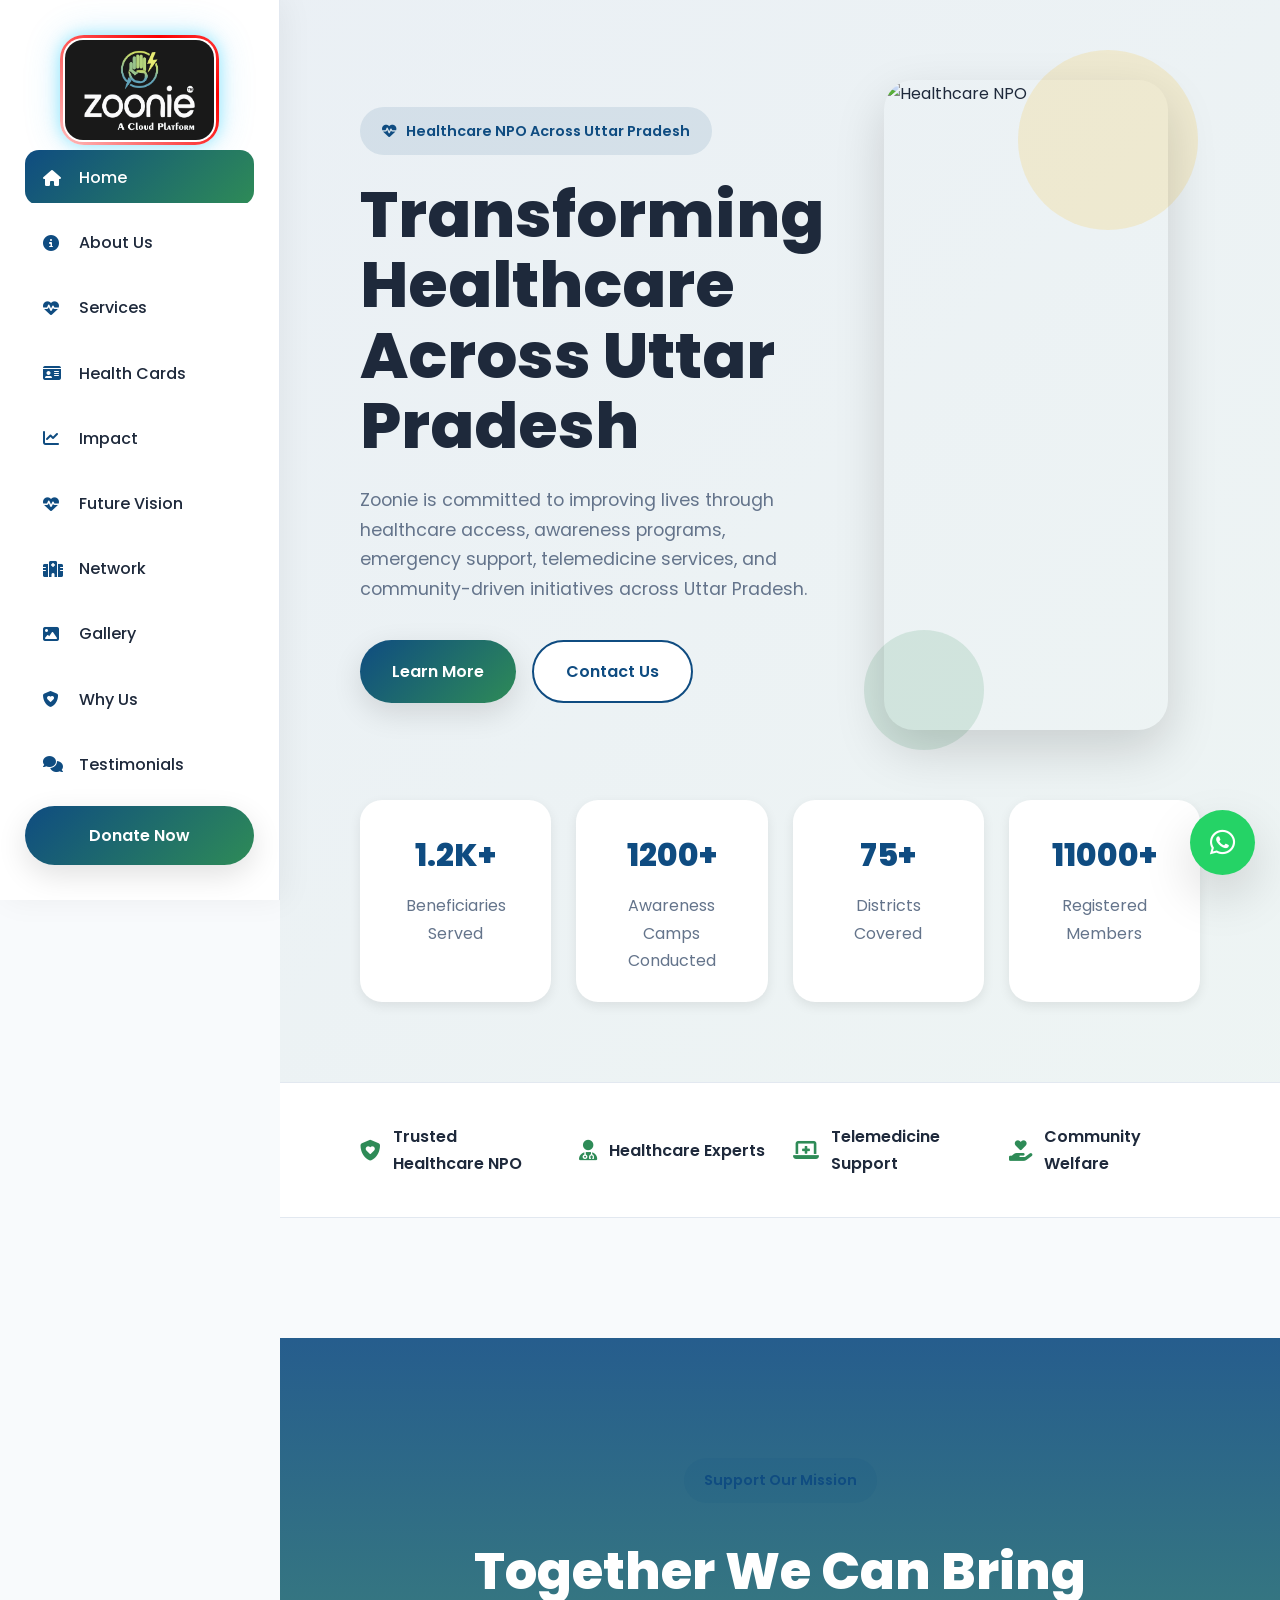
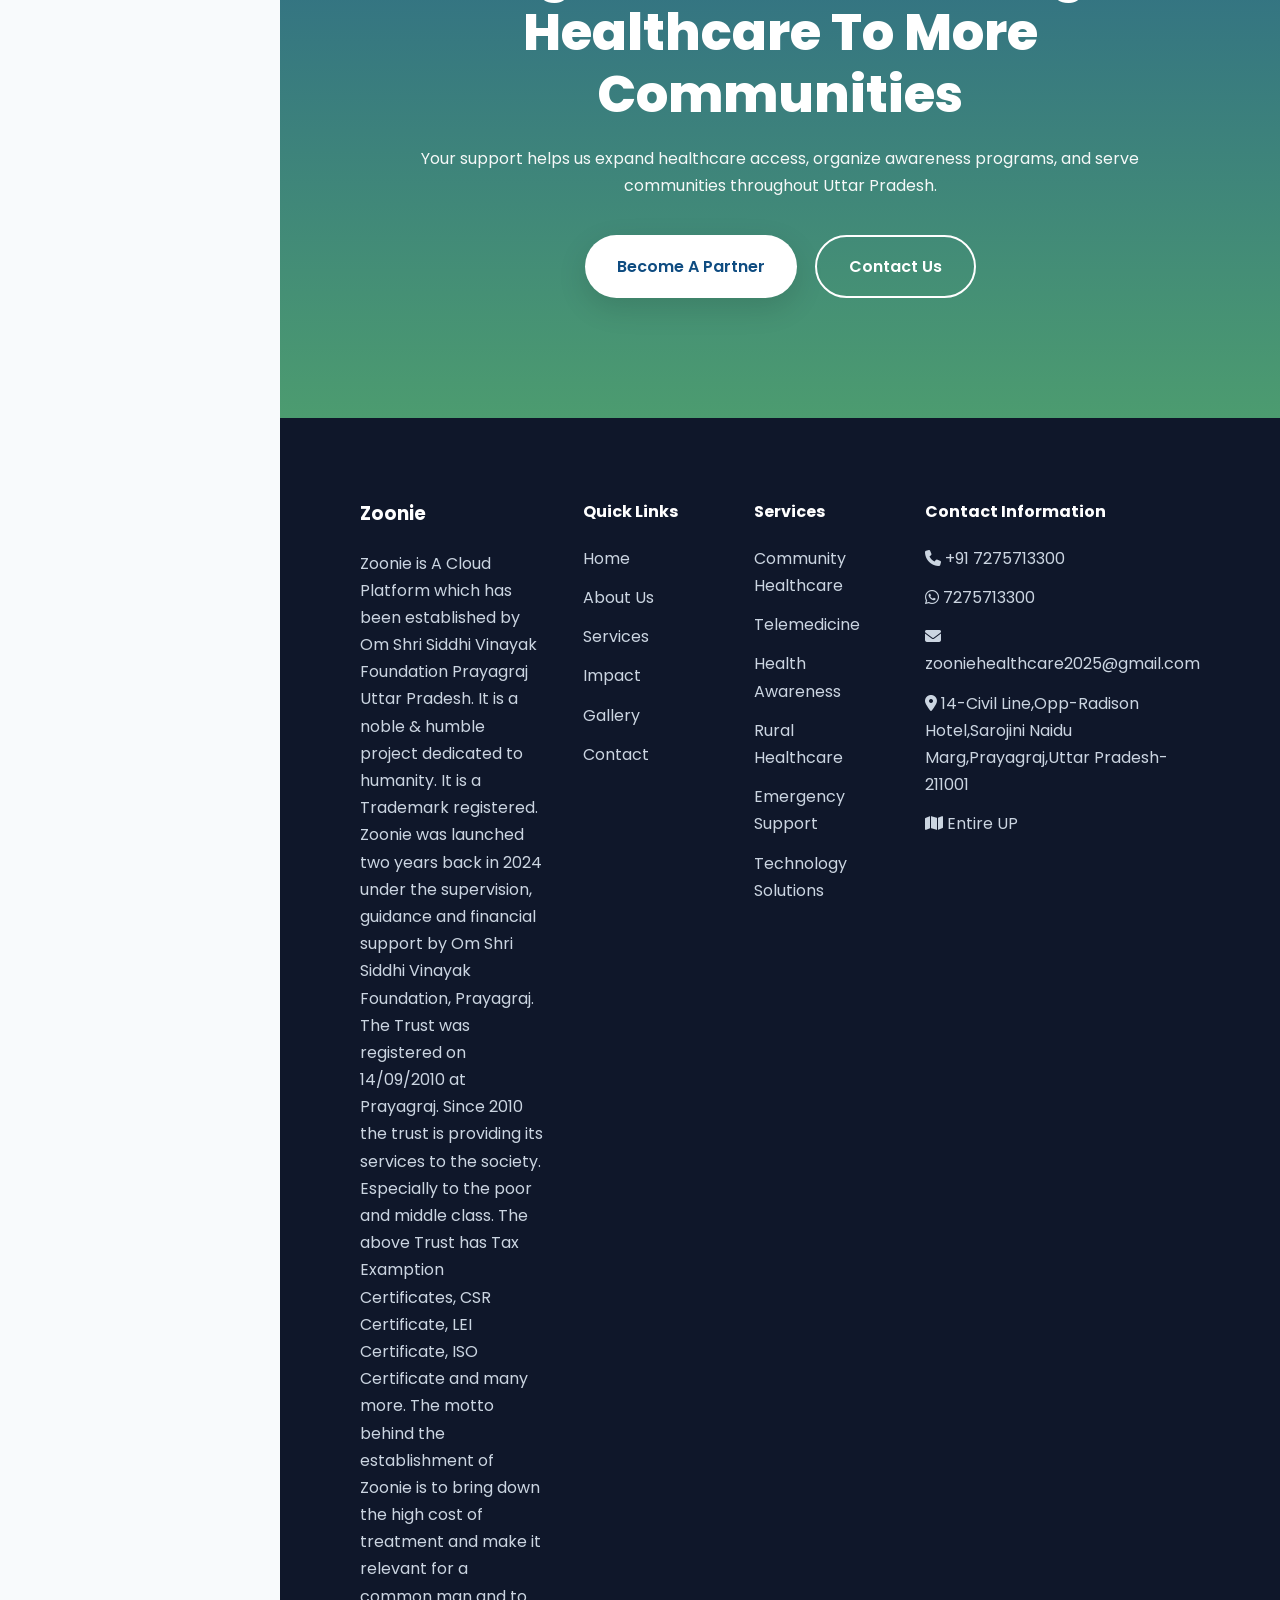
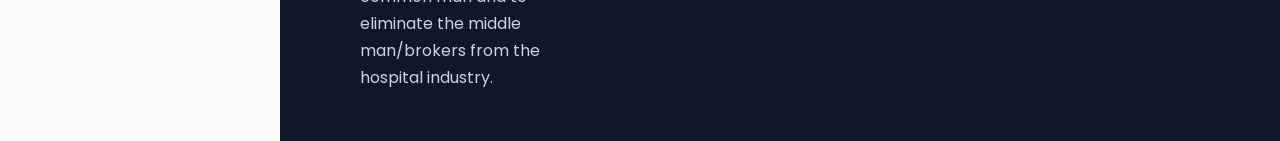
==== commit 7c0b6c20: "phonefb" ====
--- a/index.html
+++ b/index.html
@@ -57,13 +57,13 @@
   "logo": "https://zooniehealthcare.org/assets/zoonielogo.jpeg",
   "description": "Healthcare NPO focused on health camps, telemedicine, rural healthcare, and community support across Uttar Pradesh.",
   "sameAs": [
-    "https://www.facebook.com/zoonieofficial",
-    "https://www.instagram.com/zooniehealthcare"
+    "https://www.facebook.com/share/1DAZJ5rrnU/",
+    "https://www.instagram.com/zooniehealthcare_?igsh=aDIzMjZsN21yZDJr"
   ],
   "contactPoint": [
     {
       "@type": "ContactPoint",
-      "telephone": "+91-8001454303",
+      "telephone": "+91-7275713300",
       "contactType": "customer support",
       "areaServed": "IN",
       "availableLanguage": ["en", "hi"]
